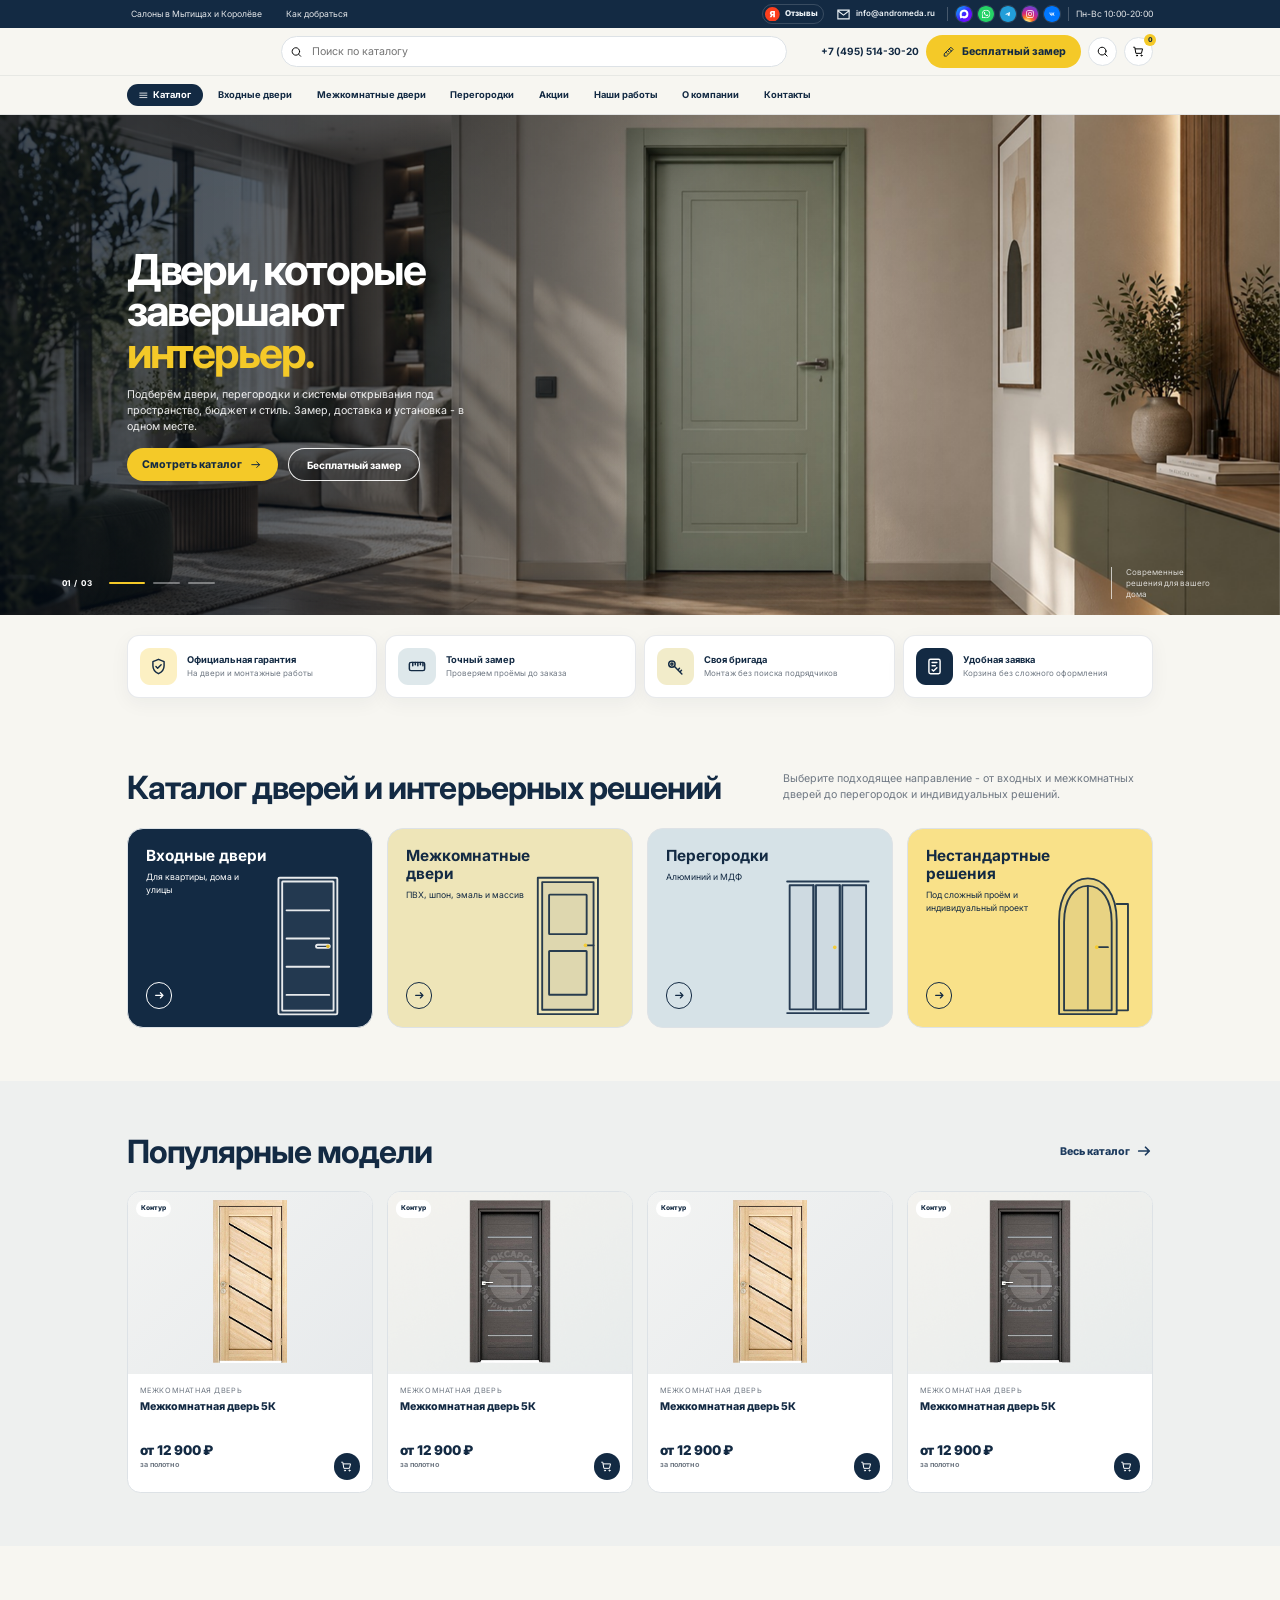
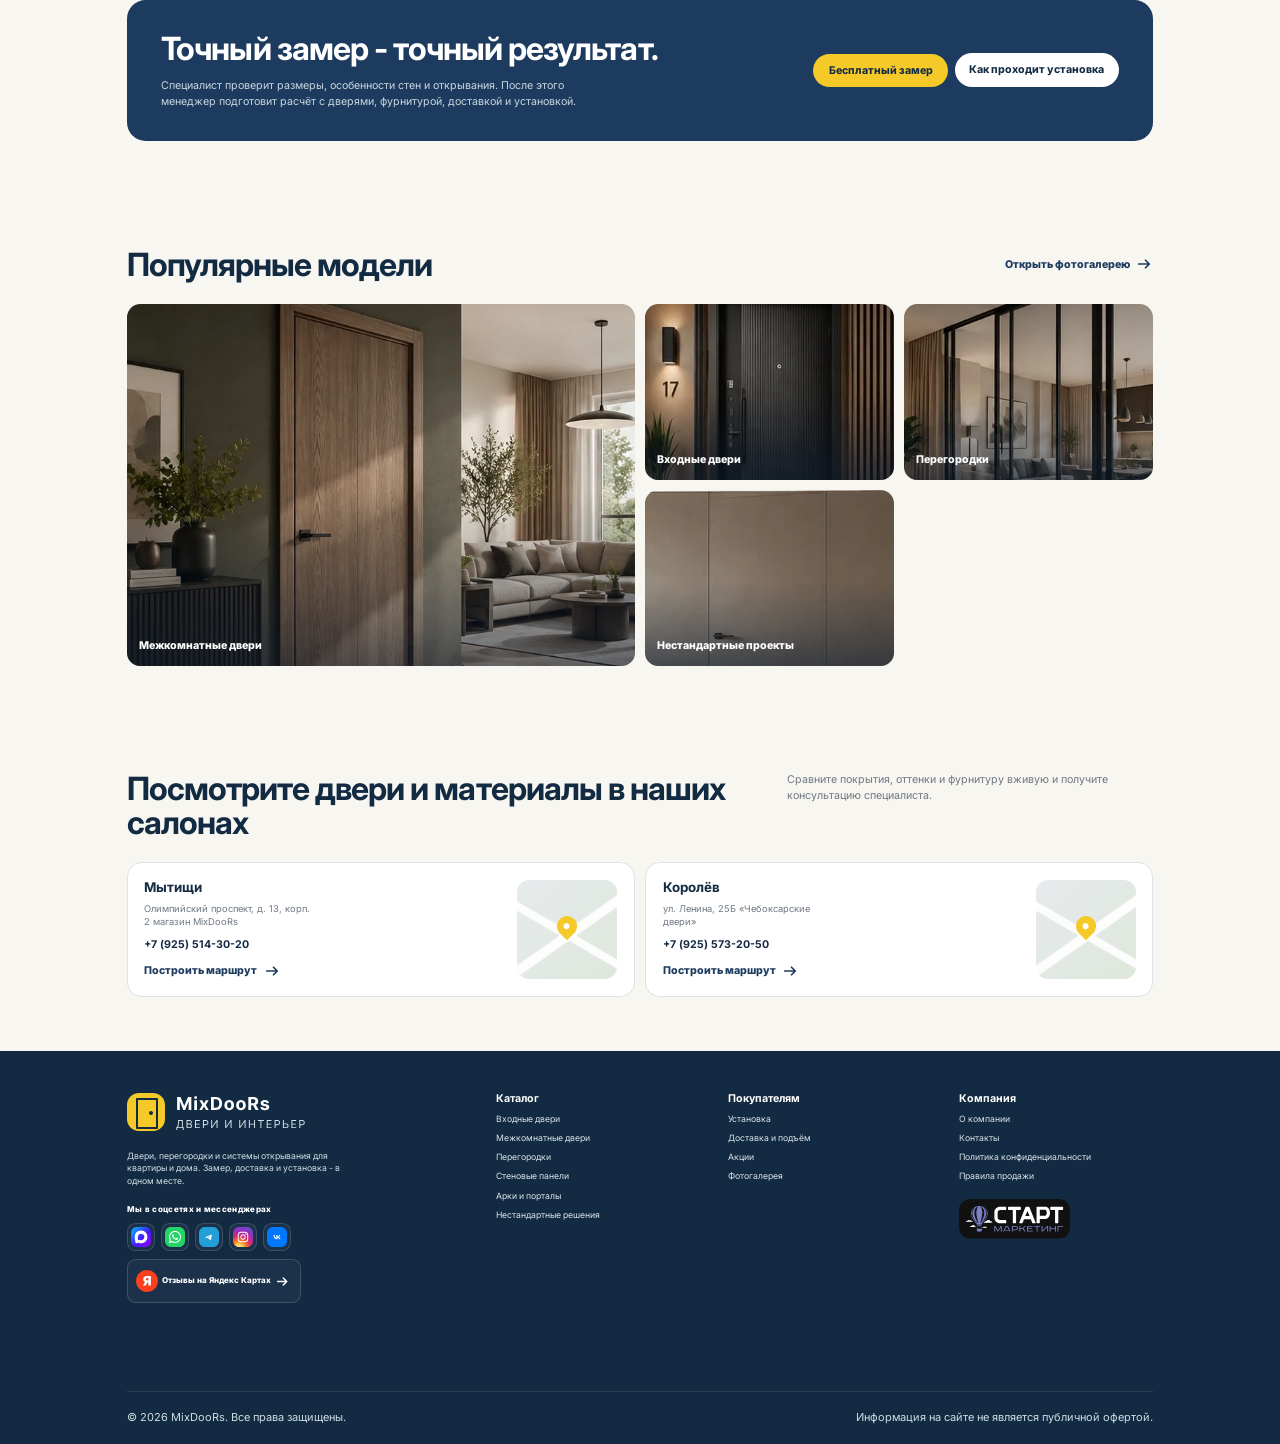
==== index.html @ a5cae51c "first commit" ====
<!DOCTYPE html>
<html lang="ru">

<head>
  <meta charset="UTF-8">
  <meta http-equiv="X-UA-Compatible" content="IE=edge">
  <meta name="viewport" content="width=device-width, initial-scale=1.0">
  <title>Document</title>
  <link rel="stylesheet" href="style/style.css">
  <link rel="stylesheet" href="./style/swiper-bundle.min.css">
</head>

<body>

  <div class="header-info">
    <div class="container">
      <div class="header-info-l">
        <p class="header-place">
          Салоны в Мытищах и Королёве
        </p>
        <p class="header-how">
          Как добраться
        </p>
      </div>
      <div class="header-info-r">
        <a class="header-yandex">
          <svg width="22" height="22" viewBox="0 0 22 22" fill="none" xmlns="http://www.w3.org/2000/svg">
            <path
              d="M0 11C0 4.92487 4.92487 0 11 0C17.0751 0 22 4.92487 22 11C22 17.0751 17.0751 22 11 22C4.92487 22 0 17.0751 0 11Z"
              fill="#FC3F1D" />
            <path
              d="M14.9073 15.5H12.3405V8.09517H11.4357C11.1371 8.09517 10.8802 8.13672 10.6647 8.21981C10.4493 8.29983 10.2831 8.42602 10.1661 8.59837C10.0523 8.76764 9.99534 8.98769 9.99534 9.25852C9.99534 9.52628 10.0523 9.74325 10.1661 9.90945C10.2831 10.0756 10.4493 10.1972 10.6647 10.2741C10.8802 10.348 11.1371 10.3849 11.4357 10.3849H13.3561V12.3793H10.9186C10.2015 12.3793 9.57216 12.2608 9.0305 12.0238C8.48883 11.7868 8.06719 11.436 7.76558 10.9712C7.46705 10.5065 7.31778 9.93561 7.31778 9.25852C7.31778 8.58759 7.46397 8.01207 7.75635 7.53196C8.04872 7.05185 8.45805 6.68407 8.98433 6.42862C9.51369 6.17318 10.1277 6.04545 10.8263 6.04545H14.9073V15.5ZM9.3675 11.1605H12.1005L9.79221 15.5H7.00386L9.3675 11.1605Z"
              fill="white" />
          </svg>
          <p class="text">Отзывы</p>
        </a>
        <div class="mail">
          <svg class="icon" width="15" height="15" viewBox="0 0 15 15" fill="none" xmlns="http://www.w3.org/2000/svg">
            <path d="M1.875 3.125H13.125V11.875H1.875V3.125Z" stroke="#EEF4F8" stroke-width="1.125" />
            <path d="M1.875 3.75L7.5 8.125L13.125 3.75" stroke="#EEF4F8" stroke-width="1.125" />
          </svg>
          <p class="text">info@andromeda.ru</p>
        </div>
        <div class="networks">
          <a href="" class="network">
            <img src="./media/icons/networks/max.svg" alt="">
          </a>
          <a href="" class="network">
            <img src="./media/icons/networks/whatsapp.svg" alt="">
          </a>
          <a href="" class="network">
            <img src="./media/icons/networks/telegram.svg" alt="">
          </a>
          <a href="" class="network">
            <img src="./media/icons/networks/instagram.svg" alt="">
          </a>
          <a href="" class="network">
            <img src="./media/icons/networks/vk.svg" alt="">
          </a>
        </div>
        <p class="header-time">Пн-Вс 10:00-20:00</p>
      </div>
    </div>
  </div>

  <header>
    <div class="header-top">
      <div class="container">
        <a href="" class="logo">
          <img src="media/icons/Logo.svg" alt="">
        </a>
        <div class="header-search">
          <input type="text" placeholder="Поиск по каталогу">
          <svg class="icon" viewBox="0 0 20 20" fill="none" xmlns="http://www.w3.org/2000/svg">
            <path
              d="M14.4141 9.19923C14.4141 12.2951 11.9044 14.8047 8.80861 14.8047C5.71279 14.8047 3.20312 12.2951 3.20312 9.19923C3.20312 6.10341 5.71279 3.59375 8.80861 3.59375C11.9044 3.59375 14.4141 6.10341 14.4141 9.19923Z"
              stroke-width="1.4415" stroke-linecap="round" stroke-linejoin="round" stroke="black" />
            <path d="M16.0156 16.4063L13.1328 13.5234" stroke-width="1.4415" stroke-linecap="round"
              stroke-linejoin="round" stroke="black" />
          </svg>
        </div>
        <div class="header-top-r">
          <a href="" class="phone">+7 (495) 514-30-20</a>
          <button class="yellow-btn">
            <svg width="20" height="20" viewBox="0 0 20 20" fill="none" xmlns="http://www.w3.org/2000/svg">
              <path
                d="M5.83398 10.834L3.33398 13.334V16.6673H6.66732L14.1673 9.16732M5.83398 10.834L8.33398 8.33398M5.83398 10.834L7.50065 12.5007M8.33398 8.33398L10.834 5.83398M8.33398 8.33398L10.0007 10.0007M10.834 5.83398L13.334 3.33398L16.6673 6.66732L14.1673 9.16732M10.834 5.83398L14.1673 9.16732"
                stroke-width="1.5" stroke-linecap="round" stroke-linejoin="round" stroke="#132A43" />
            </svg>
            Бесплатный замер
          </button>
          <div class="search-icon">
            <svg width="20" height="20" viewBox="0 0 20 20" fill="none" xmlns="http://www.w3.org/2000/svg">
              <path
                d="M15.0007 9.16732C15.0007 12.389 12.389 15.0007 9.16732 15.0007C5.94566 15.0007 3.33398 12.389 3.33398 9.16732C3.33398 5.94566 5.94566 3.33398 9.16732 3.33398C12.389 3.33398 15.0007 5.94566 15.0007 9.16732Z"
                stroke-width="1.5" stroke-linecap="round" stroke-linejoin="round" stroke="black" />
              <path d="M16.666 16.666L13.666 13.666" stroke-width="1.5" stroke-linecap="round" stroke-linejoin="round"
                stroke="black" />
            </svg>
          </div>
          <div class="header-cart">
            <svg width="20" height="20" viewBox="0 0 20 20" fill="none" xmlns="http://www.w3.org/2000/svg">
              <path d="M2.5 3.33398H4.16667L5.83333 12.5007H14.1667L15.8333 5.83398H5" stroke-width="1.5"
                stroke-linecap="round" stroke-linejoin="round" stroke="black" />
              <path
                d="M8.33268 15.8333C8.33268 16.2936 7.95959 16.6667 7.49935 16.6667C7.03911 16.6667 6.66602 16.2936 6.66602 15.8333C6.66602 15.3731 7.03911 15 7.49935 15C7.95959 15 8.33268 15.3731 8.33268 15.8333Z"
                stroke-width="1.5" stroke-linecap="round" stroke-linejoin="round" stroke="black" />
              <path
                d="M15.0007 15.8333C15.0007 16.2936 14.6276 16.6667 14.1673 16.6667C13.7071 16.6667 13.334 16.2936 13.334 15.8333C13.334 15.3731 13.7071 15 14.1673 15C14.6276 15 15.0007 15.3731 15.0007 15.8333Z"
                stroke-width="1.5" stroke-linecap="round" stroke-linejoin="round" stroke="black" />
            </svg>
            <span>0</span>
          </div>
        </div>

      </div>
    </div>
    <div class="header-btm">
      <div class="container">
        <div class="header-burger">
          <svg width="16" height="16" viewBox="0 0 16 16" fill="none" xmlns="http://www.w3.org/2000/svg">
            <path d="M2.66602 4.66602H13.3327M2.66602 7.99935H13.3327M2.66602 11.3327H13.3327" stroke-width="1.2"
              stroke-linecap="round" stroke-linejoin="round" stroke="white" />
          </svg>
          Каталог
        </div>
        <nav class="header-nav">
          <a href="" class="header-link">Входные двери</a>
          <a href="" class="header-link">Межкомнатные двери</a>
          <a href="" class="header-link">Перегородки</a>
          <a href="" class="header-link">Акции</a>
          <a href="" class="header-link">Наши работы</a>
          <a href="" class="header-link">О компании</a>
          <a href="" class="header-link">Контакты</a>
        </nav>

      </div>
    </div>
  </header>

  <main>
    <section class="hero">
      <div class="container">
        <h1 class="heading">
          Двери, которые
          завершают
          <span>интерьер.</span>
        </h1>
        <p class="subtext">
          Подберём двери, перегородки и системы открывания под
          пространство, бюджет и стиль. Замер, доставка и установка - в
          одном месте.
        </p>
        <div class="buttons">
          <div class="yellow-btn">
            Смотреть каталог
            <svg width="20" height="20" viewBox="0 0 20 20" fill="none" xmlns="http://www.w3.org/2000/svg">
              <path d="M4.16602 10.0007H15.8327M11.666 14.1673L15.8327 10.0007L11.666 5.83398" stroke-width="1.5"
                stroke-linecap="round" stroke-linejoin="round" stroke="#132A43" />
            </svg>
          </div>
          <div class="empty-btn">Бесплатный замер</div>
        </div>
      </div>
      <div class="hero-btm">
        <div class="slider-pags">
          <div class="slider-nums">
            <p class="current">01</p>
            <p class="slash">/</p>
            <p class="count">03</p>
          </div>
          <div class="swiper-pagination hero-slider-padgination"></div>
        </div>
        <div class="hero-btm-text">Современные решения для вашего дома</div>

      </div>
      <div class="swiper hero-slider">
        <div class="swiper-wrapper">
          <div class="swiper-slide">
            <img src="./media/imgs/hero/bg.png" alt="" class="bg">
          </div>
          <div class="swiper-slide">
            <img src="./media/imgs/hero/bg.png" alt="" class="bg">
          </div>
          <div class="swiper-slide">
            <img src="./media/imgs/hero/bg.png" alt="" class="bg">
          </div>
        </div>
      </div>
    </section>
    <section class="plusses">
      <div class="container">
        <div class="item">
          <img src="./media/imgs/plusses/1.svg" alt="" class="icon">
          <div class="texts">
            <h2 class="heading">Официальная гарантия</h2>
            <p class="text">На двери и монтажные работы</p>

          </div>
        </div>
        <div class="item">
          <img src="./media/imgs/plusses/2.svg" alt="" class="icon">
          <div class="texts">
            <h2 class="heading">Точный замер</h2>
            <p class="text">Проверяем проёмы до заказа</p>

          </div>
        </div>
        <div class="item">
          <img src="./media/imgs/plusses/3.svg" alt="" class="icon">
          <div class="texts">
            <h2 class="heading">Своя бригада</h2>
            <p class="text">Монтаж без поиска подрядчиков</p>

          </div>
        </div>
        <div class="item">
          <img src="./media/imgs/plusses/4.svg" alt="" class="icon">
          <div class="texts">
            <h2 class="heading">Удобная заявка</h2>
            <p class="text">Корзина без сложного оформления</p>

          </div>
        </div>
      </div>
    </section>
    <section class="main-catalog">
      <div class="container">
        <div class="heading-block">
          <h2 class="section-heading">Каталог дверей и интерьерных решений</h2>
          <p class="section-heading-text">Выберите подходящее направление - от входных и
            межкомнатных дверей до перегородок и индивидуальных
            решений.</p>
        </div>
        <div class="wrapper">
          <div class="item n1">
            <div class="texts">
              <p class="heading">Входные двери</p>
              <p class="text">Для квартиры, дома и улицы</p>
            </div>
            <div class="go-button">
              <svg width="19" height="19" viewBox="0 0 19 19" fill="none" xmlns="http://www.w3.org/2000/svg">
                <path d="M3.95898 9.49935H15.0423M11.084 13.4577L15.0423 9.49935L11.084 5.54102" stroke-width="1.86042"
                  stroke-linecap="round" stroke-linejoin="round" stroke="white" />
              </svg>
            </div>
            <img src="./media/imgs/main-catalog/1.svg" alt="" class="bg">
          </div>
          <div class="item n2">
            <div class="texts">
              <p class="heading">Межкомнатные
                двери</p>
              <p class="text">ПВХ, шпон, эмаль и массив</p>
            </div>
            <div class="go-button">
              <svg width="19" height="19" viewBox="0 0 19 19" fill="none" xmlns="http://www.w3.org/2000/svg">
                <path d="M3.95898 9.49935H15.0423M11.084 13.4577L15.0423 9.49935L11.084 5.54102" stroke-width="1.86042"
                  stroke-linecap="round" stroke-linejoin="round" stroke="white" />
              </svg>
            </div>
            <img src="./media/imgs/main-catalog/2.svg" alt="" class="bg">
          </div>
          <div class="item n3">
            <div class="texts">
              <p class="heading">Перегородки</p>
              <p class="text">Алюминий и МДФ</p>
            </div>
            <div class="go-button">
              <svg width="19" height="19" viewBox="0 0 19 19" fill="none" xmlns="http://www.w3.org/2000/svg">
                <path d="M3.95898 9.49935H15.0423M11.084 13.4577L15.0423 9.49935L11.084 5.54102" stroke-width="1.86042"
                  stroke-linecap="round" stroke-linejoin="round" stroke="white" />
              </svg>
            </div>
            <img src="./media/imgs/main-catalog/3.svg" alt="" class="bg">
          </div>
          <div class="item n4">
            <div class="texts">
              <p class="heading">Нестандартные
                решения</p>
              <p class="text">Под сложный проём и
                индивидуальный проект</p>
            </div>
            <div class="go-button">
              <svg width="19" height="19" viewBox="0 0 19 19" fill="none" xmlns="http://www.w3.org/2000/svg">
                <path d="M3.95898 9.49935H15.0423M11.084 13.4577L15.0423 9.49935L11.084 5.54102" stroke-width="1.86042"
                  stroke-linecap="round" stroke-linejoin="round" stroke="white" />
              </svg>
            </div>
            <img src="./media/imgs/main-catalog/4.svg" alt="" class="bg">
          </div>
        </div>
      </div>
    </section>
    <section class="popular">

      <div class="container">
        <div class="heading-block">
          <h2 class="section-heading">Популярные модели</h2>
          <a href="" class="link">
            Весь каталог
            <svg width="18" height="18" viewBox="0 0 18 18" fill="none" xmlns="http://www.w3.org/2000/svg">
              <path d="M3.75 9H14.25M10.5 12.75L14.25 9L10.5 5.25" stroke-width="1.725" stroke-linecap="round"
                stroke-linejoin="round" stroke="#1D3B5E" />
            </svg>
          </a>
        </div>
        <div class="wrapper">
          <div class="catalog-item">
            <div class="catalog-item-top">
              <div class="tabs">
                <div class="tab">Контур</div>
              </div>
              <img src="./media/imgs/catalog/1.png" alt="">
            </div>
            <div class="catalog-item-btm">
              <div class="catalog-item-btm-top">
                <p class="type">Межкомнатная дверь</p>
                <p class="name">Межкомнатная дверь 5К</p>
              </div>
              <div class="catalog-item-btm-btm">
                <div class="texts">
                  <div class="price">от 12 900 ₽</div>
                  <p class="count">за полотно</p>
                </div>
                <div class="cart-btn">
                  <svg width="20" height="20" viewBox="0 0 20 20" fill="none" xmlns="http://www.w3.org/2000/svg">
                    <path d="M2.5 3.33398H4.16667L5.83333 12.5007H14.1667L15.8333 5.83398H5" stroke-width="1.5"
                      stroke-linecap="round" stroke-linejoin="round" stroke="white" />
                    <path
                      d="M8.33268 15.8333C8.33268 16.2936 7.95959 16.6667 7.49935 16.6667C7.03911 16.6667 6.66602 16.2936 6.66602 15.8333C6.66602 15.3731 7.03911 15 7.49935 15C7.95959 15 8.33268 15.3731 8.33268 15.8333Z"
                      stroke-width="1.5" stroke-linecap="round" stroke-linejoin="round" stroke="white" />
                    <path
                      d="M15.0007 15.8333C15.0007 16.2936 14.6276 16.6667 14.1673 16.6667C13.7071 16.6667 13.334 16.2936 13.334 15.8333C13.334 15.3731 13.7071 15 14.1673 15C14.6276 15 15.0007 15.3731 15.0007 15.8333Z"
                      stroke-width="1.5" stroke-linecap="round" stroke-linejoin="round" stroke="white" />
                  </svg>
                </div>
              </div>
            </div>
          </div>
          <div class="catalog-item">
            <div class="catalog-item-top">
              <div class="tabs">
                <div class="tab">Контур</div>
              </div>
              <img src="./media/imgs/catalog/2.png" alt="">
            </div>
            <div class="catalog-item-btm">
              <div class="catalog-item-btm-top">
                <p class="type">Межкомнатная дверь</p>
                <p class="name">Межкомнатная дверь 5К</p>
              </div>
              <div class="catalog-item-btm-btm">
                <div class="texts">
                  <div class="price">от 12 900 ₽</div>
                  <p class="count">за полотно</p>
                </div>
                <div class="cart-btn">
                  <svg width="20" height="20" viewBox="0 0 20 20" fill="none" xmlns="http://www.w3.org/2000/svg">
                    <path d="M2.5 3.33398H4.16667L5.83333 12.5007H14.1667L15.8333 5.83398H5" stroke-width="1.5"
                      stroke-linecap="round" stroke-linejoin="round" stroke="white" />
                    <path
                      d="M8.33268 15.8333C8.33268 16.2936 7.95959 16.6667 7.49935 16.6667C7.03911 16.6667 6.66602 16.2936 6.66602 15.8333C6.66602 15.3731 7.03911 15 7.49935 15C7.95959 15 8.33268 15.3731 8.33268 15.8333Z"
                      stroke-width="1.5" stroke-linecap="round" stroke-linejoin="round" stroke="white" />
                    <path
                      d="M15.0007 15.8333C15.0007 16.2936 14.6276 16.6667 14.1673 16.6667C13.7071 16.6667 13.334 16.2936 13.334 15.8333C13.334 15.3731 13.7071 15 14.1673 15C14.6276 15 15.0007 15.3731 15.0007 15.8333Z"
                      stroke-width="1.5" stroke-linecap="round" stroke-linejoin="round" stroke="white" />
                  </svg>
                </div>
              </div>
            </div>
          </div>
          <div class="catalog-item">
            <div class="catalog-item-top">
              <div class="tabs">
                <div class="tab">Контур</div>
              </div>
              <img src="./media/imgs/catalog/1.png" alt="">
            </div>
            <div class="catalog-item-btm">
              <div class="catalog-item-btm-top">
                <p class="type">Межкомнатная дверь</p>
                <p class="name">Межкомнатная дверь 5К</p>
              </div>
              <div class="catalog-item-btm-btm">
                <div class="texts">
                  <div class="price">от 12 900 ₽</div>
                  <p class="count">за полотно</p>
                </div>
                <div class="cart-btn">
                  <svg width="20" height="20" viewBox="0 0 20 20" fill="none" xmlns="http://www.w3.org/2000/svg">
                    <path d="M2.5 3.33398H4.16667L5.83333 12.5007H14.1667L15.8333 5.83398H5" stroke-width="1.5"
                      stroke-linecap="round" stroke-linejoin="round" stroke="white" />
                    <path
                      d="M8.33268 15.8333C8.33268 16.2936 7.95959 16.6667 7.49935 16.6667C7.03911 16.6667 6.66602 16.2936 6.66602 15.8333C6.66602 15.3731 7.03911 15 7.49935 15C7.95959 15 8.33268 15.3731 8.33268 15.8333Z"
                      stroke-width="1.5" stroke-linecap="round" stroke-linejoin="round" stroke="white" />
                    <path
                      d="M15.0007 15.8333C15.0007 16.2936 14.6276 16.6667 14.1673 16.6667C13.7071 16.6667 13.334 16.2936 13.334 15.8333C13.334 15.3731 13.7071 15 14.1673 15C14.6276 15 15.0007 15.3731 15.0007 15.8333Z"
                      stroke-width="1.5" stroke-linecap="round" stroke-linejoin="round" stroke="white" />
                  </svg>
                </div>
              </div>
            </div>
          </div>
          <div class="catalog-item">
            <div class="catalog-item-top">
              <div class="tabs">
                <div class="tab">Контур</div>
              </div>
              <img src="./media/imgs/catalog/2.png" alt="">
            </div>
            <div class="catalog-item-btm">
              <div class="catalog-item-btm-top">
                <p class="type">Межкомнатная дверь</p>
                <p class="name">Межкомнатная дверь 5К</p>
              </div>
              <div class="catalog-item-btm-btm">
                <div class="texts">
                  <div class="price">от 12 900 ₽</div>
                  <p class="count">за полотно</p>
                </div>
                <div class="cart-btn">
                  <svg width="20" height="20" viewBox="0 0 20 20" fill="none" xmlns="http://www.w3.org/2000/svg">
                    <path d="M2.5 3.33398H4.16667L5.83333 12.5007H14.1667L15.8333 5.83398H5" stroke-width="1.5"
                      stroke-linecap="round" stroke-linejoin="round" stroke="white" />
                    <path
                      d="M8.33268 15.8333C8.33268 16.2936 7.95959 16.6667 7.49935 16.6667C7.03911 16.6667 6.66602 16.2936 6.66602 15.8333C6.66602 15.3731 7.03911 15 7.49935 15C7.95959 15 8.33268 15.3731 8.33268 15.8333Z"
                      stroke-width="1.5" stroke-linecap="round" stroke-linejoin="round" stroke="white" />
                    <path
                      d="M15.0007 15.8333C15.0007 16.2936 14.6276 16.6667 14.1673 16.6667C13.7071 16.6667 13.334 16.2936 13.334 15.8333C13.334 15.3731 13.7071 15 14.1673 15C14.6276 15 15.0007 15.3731 15.0007 15.8333Z"
                      stroke-width="1.5" stroke-linecap="round" stroke-linejoin="round" stroke="white" />
                  </svg>
                </div>
              </div>
            </div>
          </div>
        </div>
      </div>
    </section>
    <section class="sta">
      <div class="container">
        <div class="sta-l">
          <h2 class="heading">Точный замер - точный результат.</h2>
          <p class="text">Специалист проверит размеры, особенности стен и открывания. После этого
            менеджер подготовит расчёт с дверями, фурнитурой, доставкой и установкой.</p>
        </div>
        <div class="sta-r">
          <div class="yellow-btn">Бесплатный замер</div>
          <div class="white-btn">Как проходит установка</div>
        </div>
      </div>
    </section>
    <section class="gallery">
      <div class="container">
        <div class="heading-block">
          <h2 class="section-heading">Популярные модели</h2>
          <a href="" class="link">
            Открыть фотогалерею
            <svg width="18" height="18" viewBox="0 0 18 18" fill="none" xmlns="http://www.w3.org/2000/svg">
              <path d="M3.75 9H14.25M10.5 12.75L14.25 9L10.5 5.25" stroke-width="1.725" stroke-linecap="round"
                stroke-linejoin="round" stroke="#1D3B5E" />
            </svg>
          </a>
        </div>
        <div class="wrapper">
          <div class="item">
            <div class="name">
              Межкомнатные двери
            </div>
            <img src="./media/imgs/gallery/1.png" alt="" class="bg">
          </div>
          <div class="item">
            <div class="name">
              Входные двери
            </div>
            <img src="./media/imgs/gallery/2.png" alt="" class="bg">
          </div>
          <div class="item">
            <div class="name">
              Перегородки
            </div>
            <img src="./media/imgs/gallery/3.png" alt="" class="bg">
          </div>
          <div class="item">
            <div class="name">
              Нестандартные проекты
            </div>
            <img src="./media/imgs/gallery/4.png" alt="" class="bg">
          </div>
        </div>
      </div>
    </section>
    <section class="contacts">
      <div class="container">
        <div class="heading-block">
          <h2 class="section-heading">Посмотрите двери и материалы в наших <br>
            салонах</h2>
          <p class="section-heading-text">Сравните покрытия, оттенки и фурнитуру вживую и получите
            консультацию специалиста.</p>
        </div>
        <div class="wrapper">
          <div class="item">
            <div class="texts">
              <p class="heading">Мытищи</p>
              <p class="sub-heading">Олимпийский проспект, д. 13, корп. 2
                магазин MixDooRs</p>
              <p class="tel">+7 (925) 514-30-20</p>
              <a href="" class="arrow-btn">
                Построить маршрут
                <svg width="18" height="18" viewBox="0 0 18 18" fill="none" xmlns="http://www.w3.org/2000/svg">
                  <path d="M3.75 9H14.25M10.5 12.75L14.25 9L10.5 5.25" stroke-width="1.725" stroke-linecap="round"
                    stroke-linejoin="round" stroke="#1D3B5E" />
                </svg>
              </a>
            </div>
            <img src="./media/imgs/contacts/1.png" alt="">
          </div>
          <div class="item">
            <div class="texts">
              <p class="heading">Королёв</p>
              <p class="sub-heading">ул. Ленина, 25Б
                «Чебоксарские двери»</p>
              <p class="tel">+7 (925) 573-20-50</p>
              <a href="" class="arrow-btn">
                Построить маршрут
                <svg width="18" height="18" viewBox="0 0 18 18" fill="none" xmlns="http://www.w3.org/2000/svg">
                  <path d="M3.75 9H14.25M10.5 12.75L14.25 9L10.5 5.25" stroke-width="1.725" stroke-linecap="round"
                    stroke-linejoin="round" stroke="#1D3B5E" />
                </svg>
              </a>
            </div>
            <img src="./media/imgs/contacts/1.png" alt="">
          </div>
        </div>
      </div>
    </section>
  </main>

  <footer>
    <div class="container">
      <div class="footer-item first">
        <a href="" class="footer-logo">
          <img src="./media/imgs/footer/logo.svg" alt="">
        </a>
        <p class="text">Двери, перегородки и системы открывания для
          квартиры и дома. Замер, доставка и установка - в
          одном месте.</p>
        <p class="seti-heading">Мы в соцсетях и мессенджерах</p>
        <div class="seti-wrapper">
          <a href="" class="set">
            <img src="./media/icons/footer/max.svg" alt="">
          </a>
          <a href="" class="set">
            <img src="./media/icons/footer/wp.svg" alt="">
          </a>
          <a href="" class="set">
            <img src="./media/icons/footer/tg.svg" alt="">
          </a>
          <a href="" class="set">
            <img src="./media/icons/footer/inst.svg" alt="">
          </a>
          <a href="" class="set">
            <img src="./media/icons/footer/vk.svg" alt="">
          </a>
        </div>
        <div class="footer-yandex">
          <svg width="22" height="22" viewBox="0 0 22 22" fill="none" xmlns="http://www.w3.org/2000/svg">
            <path
              d="M0 11C0 4.92487 4.92487 0 11 0C17.0751 0 22 4.92487 22 11C22 17.0751 17.0751 22 11 22C4.92487 22 0 17.0751 0 11Z"
              fill="#FC3F1D"></path>
            <path
              d="M14.9073 15.5H12.3405V8.09517H11.4357C11.1371 8.09517 10.8802 8.13672 10.6647 8.21981C10.4493 8.29983 10.2831 8.42602 10.1661 8.59837C10.0523 8.76764 9.99534 8.98769 9.99534 9.25852C9.99534 9.52628 10.0523 9.74325 10.1661 9.90945C10.2831 10.0756 10.4493 10.1972 10.6647 10.2741C10.8802 10.348 11.1371 10.3849 11.4357 10.3849H13.3561V12.3793H10.9186C10.2015 12.3793 9.57216 12.2608 9.0305 12.0238C8.48883 11.7868 8.06719 11.436 7.76558 10.9712C7.46705 10.5065 7.31778 9.93561 7.31778 9.25852C7.31778 8.58759 7.46397 8.01207 7.75635 7.53196C8.04872 7.05185 8.45805 6.68407 8.98433 6.42862C9.51369 6.17318 10.1277 6.04545 10.8263 6.04545H14.9073V15.5ZM9.3675 11.1605H12.1005L9.79221 15.5H7.00386L9.3675 11.1605Z"
              fill="white"></path>
          </svg>
          Отзывы на Яндекс Картах
          <svg width="17" height="17" viewBox="0 0 17 17" fill="none" xmlns="http://www.w3.org/2000/svg">
            <path d="M3.54102 8.50065H12.7493M9.20768 12.0423L12.7493 8.50065L9.20768 4.95898" stroke-width="1.41667"
              stroke-linecap="round" stroke-linejoin="round" stroke="white" />
          </svg>
        </div>
      </div>
      <div class="footer-item">
        <p class="heading">Каталог</p>
        <nav class="footer-menu">
          <a href="" class="footer-menu-item">Входные двери</a>
          <a href="" class="footer-menu-item">Межкомнатные двери</a>
          <a href="" class="footer-menu-item">Перегородки</a>
          <a href="" class="footer-menu-item">Стеновые панели</a>
          <a href="" class="footer-menu-item">Арки и порталы</a>
          <a href="" class="footer-menu-item">Нестандартные решения</a>
        </nav>
      </div>
      <div class="footer-item">
        <p class="heading">Покупателям</p>
        <nav class="footer-menu">
          <a href="" class="footer-menu-item">Установка</a>
          <a href="" class="footer-menu-item">Доставка и подъём</a>
          <a href="" class="footer-menu-item">Акции</a>
          <a href="" class="footer-menu-item">Фотогалерея</a>
        </nav>
      </div>
      <div class="footer-item">
        <p class="heading">Компания</p>
        <nav class="footer-menu">
          <a href="" class="footer-menu-item">О компании</a>
          <a href="" class="footer-menu-item">Контакты</a>
          <a href="" class="footer-menu-item">Политика конфиденциальности</a>
          <a href="" class="footer-menu-item">Правила продажи</a>
        </nav>
        <a href="" class="start">
          <img src="./media/icons/footer/start.svg" alt=""></a>
      </div>
    </div>
    <div class="footer-btm">
      <div class="container">
        <p class="copyr">© 2026 MixDooRs. Все права защищены.</p>
        <p class="ofert">Информация на сайте не является публичной офертой.</p>
      </div>
    </div>
  </footer>


  <script src="js/swiper-bundle.min.js"></script>
  <script src="js/app.js"></script>
</body>

</html>
---- style/style.css ----
@import url("https://fonts.googleapis.com/css2?family=Inter:ital,opsz,wght@0,14..32,100..900;1,14..32,100..900&display=swap");
html,
body {
  font-size: 0.0520833333vw;
  max-width: 100vw;
  overflow-x: clip;
  background: #F7F6F1;
}

* {
  margin: 0;
  padding: 0;
  box-sizing: border-box;
  list-style: none;
  text-decoration: none;
  border: none;
  outline: none;
  font-size: 16rem;
  font-family: "Inter", sans-serif;
}

a {
  transition: all 0.4s ease;
}

.container {
  width: 1540rem;
  margin: 0 auto;
}

.yellow-btn {
  border: 1rem solid rgba(0, 0, 0, 0);
  border-radius: 999rem;
  background: #f4c928;
  display: flex;
  align-items: center;
  justify-content: center;
  gap: 10rem;
  padding: 12rem 22rem;
  font-weight: 750;
  font-size: 16rem;
  line-height: 145%;
  text-align: center;
  color: #132a43;
  transition: all 0.4s ease;
  width: fit-content;
}
.yellow-btn svg {
  width: 20rem;
  height: 20rem;
}
.yellow-btn svg path {
  transition: all 0.4s ease;
}
.yellow-btn:hover {
  box-shadow: 0 9rem 22rem 0 rgba(14, 31, 51, 0.12);
  background: rgba(255, 255, 255, 0);
  border: 1rem solid #132a43;
  transform: translateY(-2rem);
}

.arrow-btn {
  font-weight: 800;
  font-size: 16rem;
  line-height: 145%;
  text-align: center;
  color: #1d3b5e;
  display: flex;
  align-items: center;
  gap: 8rem;
  border-radius: 999rem;
  padding: 9rem 13rem;
  margin: -9rem -13rem;
  width: fit-content;
}
.arrow-btn svg path {
  transition: all 0.4s ease;
}
.arrow-btn:hover {
  background: #f4c928;
  color: #132a43;
  transform: translateY(-1rem);
  box-shadow: 0 6rem 16rem 0 rgba(244, 201, 40, 0.28);
}
.arrow-btn:hover svg path {
  stroke: #132a43;
}

.white-btn {
  font-weight: 750;
  font-size: 16rem;
  line-height: 145%;
  text-align: center;
  color: #132a43;
  border: 1rem solid rgba(0, 0, 0, 0);
  border-radius: 999rem;
  padding: 12rem 20rem 13rem;
  background: white;
  transition: all 0.4s ease;
}
.white-btn:hover {
  background: #f4c928;
  color: #132a43;
  border: 1rem solid #f4c928;
  transform: translateY(-2rem);
  box-shadow: 0 9rem 22rem 0 rgba(14, 31, 51, 0.12);
}

.empty-btn {
  font-weight: 750;
  font-size: 15rem;
  line-height: 100%;
  text-align: center;
  color: #fff;
  border: 1rem solid rgba(255, 255, 255, 0.92);
  border-radius: 999rem;
  padding: 16rem 27rem;
  background: rgba(5, 11, 17, 0.2);
  font-weight: 750;
  font-size: 15rem;
  line-height: 100%;
  text-align: center;
  color: #fff;
  transition: all 0.4s ease;
}
.empty-btn:hover {
  background: #f4c928;
  color: #132a43;
  border: 1rem solid #f4c928;
  transform: translateY(-2rem);
  box-shadow: 0 10rem 28rem 0 rgba(0, 0, 0, 0.16);
}

.header-info {
  background: #132a43;
  padding: 5rem 0;
}
.header-info .container {
  display: flex;
  align-items: center;
  justify-content: space-between;
}
.header-info .header-info-l {
  display: flex;
  align-items: center;
  gap: 22rem;
}
.header-info .header-info-l p {
  padding: 5rem 7rem;
  font-weight: 400;
  font-size: 13rem;
  line-height: 145%;
  color: rgba(255, 255, 255, 0.88);
  border-radius: 9rem;
  transition: all 0.4s ease;
  cursor: pointer;
}
.header-info .header-info-l p:hover {
  background: rgba(255, 255, 255, 0.1);
}
.header-info .header-info-r {
  display: flex;
  align-items: center;
  gap: 11rem;
}
.header-info .header-info-r .header-yandex {
  border: 1rem solid rgba(255, 255, 255, 0.16);
  border-radius: 999rem;
  padding: 3rem 7rem 3rem 3rem;
  display: flex;
  align-items: center;
  gap: 8rem;
  transition: all 0.4s ease;
  background: rgba(255, 255, 255, 0);
  cursor: pointer;
}
.header-info .header-info-r .header-yandex svg {
  width: 22rem;
  height: 22rem;
}
.header-info .header-info-r .header-yandex:hover {
  background: rgba(255, 255, 255, 0.1);
  border: 1rem solid rgba(255, 255, 255, 0.28);
  transform: translateY(-1rem);
}
.header-info .header-info-r .header-yandex p {
  font-weight: 800;
  font-size: 12rem;
  line-height: 145%;
  color: #eef4f8;
}
.header-info .header-info-r .mail {
  display: flex;
  align-items: center;
  gap: 8rem;
  padding: 5rem 7rem;
  border-radius: 9rem;
  transition: all 0.4s ease;
  cursor: pointer;
}
.header-info .header-info-r .mail:hover {
  background: rgba(255, 255, 255, 0.1);
}
.header-info .header-info-r .mail p {
  font-weight: 600;
  font-size: 12rem;
  line-height: 145%;
  color: #eef4f8;
}
.header-info .header-info-r .networks {
  display: flex;
  align-items: center;
  gap: 6rem;
  position: relative;
}
.header-info .header-info-r .networks::after {
  content: "";
  display: block;
  background: rgba(255, 255, 255, 0.22);
  width: 1rem;
  height: 20rem;
  margin-left: 5rem;
}
.header-info .header-info-r .networks::before {
  content: "";
  display: block;
  background: rgba(255, 255, 255, 0.22);
  width: 1rem;
  height: 20rem;
  margin-right: 5rem;
}
.header-info .header-info-r .network {
  width: 27rem;
  height: 27rem;
  position: relative;
}
.header-info .header-info-r .network img {
  width: 100%;
  height: 100%;
}
.header-info .header-info-r .network:hover {
  transform: translateY(-1rem);
  filter: brightness(1.1);
}
.header-info .header-info-r .header-time {
  font-weight: 400;
  font-size: 13rem;
  line-height: 145%;
  color: rgba(255, 255, 255, 0.88);
}

header {
  position: sticky;
  top: 0;
  z-index: 9;
  border-bottom: 1rem solid rgba(19, 42, 67, 0.09);
  backdrop-filter: blur(16rem);
  background: rgba(247, 246, 241, 0.95);
}
header .header-top {
  padding: 10rem 0;
}
header .header-top .logo {
  width: 180rem;
  position: relative;
}
header .header-top .logo img {
  width: 100%;
}
header .header-top .logo:hover {
  opacity: 0.88;
  transform: translateY(-1rem);
}
header .header-top .header-search {
  position: relative;
}
header .header-top .header-search svg {
  position: absolute;
  left: 14rem;
  top: 50%;
  transform: translateY(-50%);
  width: 20rem;
  height: 20rem;
}
header .header-top .header-search svg path {
  transition: all 0.4s ease;
}
header .header-top .header-search input {
  font-weight: 400;
  font-size: 16rem;
  color: #757575;
  padding: 12rem 12rem 12rem 45rem;
  width: 760rem;
  border-radius: 900rem;
  border: 1rem solid #dde2e6;
  transition: all 0.4s ease;
}
header .header-top .header-search:hover input {
  box-shadow: 0 6rem 18rem 0 rgba(14, 31, 51, 0.07);
  background: #fff;
  border: 1rem solid #8c98a5;
}
header .header-top .header-search:hover svg path {
  stroke: #f4c928;
}
header .header-top .header-top-r {
  display: flex;
  align-items: center;
  gap: 10rem;
}
header .header-top .header-top-r .phone {
  font-weight: 700;
  font-size: 15rem;
  line-height: 145%;
  text-align: right;
  color: #132a43;
}
header .header-top .header-top-r .phone:hover {
  color: #f4c928;
}
header .header-top .search-icon,
header .header-top .header-cart {
  border: 1rem solid #dde2e6;
  border-radius: 22rem;
  width: 44rem;
  height: 44rem;
  display: flex;
  align-items: center;
  justify-content: center;
  background: white;
  transition: all 0.4s ease;
}
header .header-top .search-icon svg,
header .header-top .header-cart svg {
  width: 20rem;
  height: 20rem;
}
header .header-top .search-icon svg path,
header .header-top .header-cart svg path {
  transition: all 0.4s ease;
}
header .header-top .search-icon:hover,
header .header-top .header-cart:hover {
  box-shadow: 0 8rem 18rem 0 rgba(14, 31, 51, 0.15);
  background: #132a43;
  border: 1rem solid #132a43;
  transform: translateY(-2rem);
}
header .header-top .search-icon:hover svg path,
header .header-top .header-cart:hover svg path {
  stroke: white;
}
header .header-top .header-cart {
  position: relative;
}
header .header-top .header-cart span {
  border-radius: 999rem;
  padding: 0 5rem;
  width: 18rem;
  height: 18rem;
  background: #f4c928;
  font-weight: 800;
  font-size: 10rem;
  line-height: 180%;
  text-align: center;
  color: #132a43;
  display: flex;
  align-items: center;
  justify-content: center;
  position: absolute;
  top: -6rem;
  right: -6rem;
}
header .header-btm {
  border-top: 1rem solid rgba(19, 42, 67, 0.07);
  padding: 10rem 0;
}
header .header-btm .container {
  justify-content: flex-start;
  gap: 9rem;
}
header .header-btm .header-burger {
  border-radius: 999rem;
  padding: 9rem 17rem;
  width: 114rem;
  height: 34rem;
  background: #132a43;
  display: flex;
  align-items: center;
  gap: 7rem;
  font-weight: 700;
  font-size: 14rem;
  line-height: 100%;
  text-align: center;
  color: #fff;
  transition: all 0.4s ease;
}
header .header-btm .header-burger svg {
  width: 16rem;
  height: 16rem;
  transition: all 0.4s ease;
}
header .header-btm .header-burger svg path {
  transition: all 0.4s ease;
}
header .header-btm .header-burger:hover {
  background: #f4c928;
  color: #132a43;
}
header .header-btm .header-burger:hover path {
  stroke: #132a43;
}
header .header-btm .header-nav {
  display: flex;
  align-items: center;
  gap: 9rem;
}
header .header-btm .header-nav a {
  border-radius: 999rem;
  padding: 8rem 14rem 9rem;
  font-weight: 700;
  font-size: 14rem;
  line-height: 145%;
  color: #132a43;
  transition: all 0.4s ease;
}
header .header-btm .header-nav a:hover {
  color: #f4c928;
}
header .container {
  display: flex;
  align-items: center;
  justify-content: space-between;
}

.hero {
  position: relative;
}
.hero::after {
  content: "";
  display: block;
  position: absolute;
  top: 0;
  left: 0;
  width: 100%;
  height: 100%;
  background: linear-gradient(90deg, rgba(5, 14, 24, 0.76) 0%, rgba(5, 14, 24, 0.68) 18%, rgba(5, 14, 24, 0.56) 32%, rgba(5, 14, 24, 0.38) 44%, rgba(5, 14, 24, 0.19) 56%, rgba(5, 14, 24, 0.06) 66%, rgba(5, 14, 24, 0) 76%);
  z-index: 2;
}
.hero .container {
  padding: 200rem 0;
  position: relative;
  z-index: 3;
}
.hero .heading {
  font-weight: 700;
  font-size: 64rem;
  line-height: 98%;
  letter-spacing: -0.05em;
  color: #fff;
  max-width: 555rem;
  margin-bottom: 20rem;
}
.hero .heading span {
  font-weight: 700;
  font-size: 64rem;
  line-height: 98%;
  letter-spacing: -0.05em;
  color: #f4c928;
}
.hero .subtext {
  font-weight: 400;
  font-size: 16rem;
  line-height: 148%;
  color: rgba(255, 255, 255, 0.92);
  max-width: 510rem;
  margin-bottom: 20rem;
}
.hero .buttons {
  display: flex;
  align-items: center;
  gap: 15rem;
}
.hero .yellow-btn:hover {
  background: #1d3b5e;
  color: #fff;
  border: 1rem solid #fff;
  box-shadow: 0 10rem 28rem 0 rgba(14, 31, 51, 0.22);
}
.hero .yellow-btn:hover svg path {
  stroke: #fff;
}
.hero .hero-slider {
  position: absolute;
  width: 100%;
  top: 0;
  left: 0;
  height: 100%;
  z-index: 1;
}
.hero .hero-slider img {
  width: 100%;
  object-fit: cover;
  height: 100%;
}
.hero .hero-btm {
  position: absolute;
  width: 1734rem;
  display: flex;
  align-items: center;
  justify-content: space-between;
  bottom: 23rem;
  left: 50%;
  transform: translateX(-50%);
  z-index: 4;
}
.hero .hero-btm .swiper-pagination {
  position: relative;
  left: 0;
  top: 0;
  width: fit-content;
  display: flex;
  align-items: center;
  height: 2rem;
}
.hero .hero-btm .swiper-pagination .swiper-pagination-bullet {
  background: rgba(255, 255, 255, 0.38);
  border-radius: 10rem;
  width: 40rem;
  height: 3rem;
  opacity: 1;
  transition: all 0.4s ease;
}
.hero .hero-btm .swiper-pagination .swiper-pagination-bullet.swiper-pagination-bullet-active {
  background: #f4c928;
  width: 54rem;
}
.hero .hero-btm .slider-pags {
  display: flex;
  align-items: center;
  gap: 20rem;
}
.hero .hero-btm .slider-nums {
  display: flex;
  align-items: center;
  gap: 5rem;
}
.hero .hero-btm .slider-nums p {
  font-weight: 750;
  font-size: 12rem;
  letter-spacing: 0.06em;
  line-height: 100%;
  color: #fff;
  text-shadow: 0 0 3rem 0 rgba(0, 0, 0, 0.4), 0 1rem 2rem 0 rgba(0, 0, 0, 0.82);
}
.hero .hero-btm .hero-btm-text {
  border-left: 1rem solid rgba(255, 255, 255, 0.68);
  max-width: 160rem;
  padding-left: 20rem;
  font-weight: 400;
  font-size: 12rem;
  line-height: 135%;
  color: rgba(255, 255, 255, 0.78);
  text-shadow: 0 0 3rem 0 rgba(0, 0, 0, 0.4), 0 1rem 2rem 0 rgba(0, 0, 0, 0.82);
}

.plusses {
  padding: 30rem 0;
}
.plusses .container {
  display: grid;
  grid-template-columns: repeat(4, 1fr);
  align-items: center;
  justify-content: space-between;
  gap: 12rem;
}
.plusses .item {
  display: flex;
  align-items: center;
  gap: 15rem;
  border: 1rem solid rgba(19, 42, 67, 0.1);
  border-radius: 18rem;
  padding: 18rem;
  box-shadow: 0 8rem 28rem 0 rgba(19, 42, 67, 0.05);
  background: #fff;
  transition: all 0.4s ease;
}
.plusses .item img {
  width: 56rem;
  height: 56rem;
}
.plusses .item:hover {
  transform: translateY(-2rem);
  box-shadow: 0 14rem 34rem 0 rgba(19, 42, 67, 0.085);
  border: 1rem solid #b8cbd3;
}
.plusses .item .heading {
  font-weight: 700;
  font-size: 14rem;
  line-height: 125%;
  color: #132a43;
  margin-bottom: 4rem;
}
.plusses .item .text {
  font-weight: 400;
  font-size: 12rem;
  line-height: 140%;
  color: #6f7883;
}

.section-heading {
  font-weight: 700;
  font-size: 48rem;
  line-height: 104%;
  letter-spacing: -0.03em;
  color: #132a43;
  flex-shrink: 0;
}

.section-heading-text {
  font-weight: 400;
  font-size: 16rem;
  line-height: 145%;
  color: #6f7883;
}

.main-catalog {
  padding: 80rem 0;
}
.main-catalog .heading-block {
  display: flex;
  justify-content: space-between;
  gap: 93rem;
  margin-bottom: 35rem;
}
.main-catalog .wrapper {
  display: grid;
  grid-template-columns: repeat(4, 1fr);
  gap: 20rem;
}
.main-catalog .item {
  border: 1rem solid #dde2e6;
  border-radius: 24rem;
  height: 300rem;
  padding: 27rem;
  display: flex;
  flex-direction: column;
  justify-content: space-between;
  position: relative;
  transition: all 0.4s ease;
}
.main-catalog .item:hover {
  transform: translateY(-4rem);
  box-shadow: 0 18rem 50rem 0 rgba(14, 31, 51, 0.1);
  border: 1rem solid #9dbbc5;
}
.main-catalog .item .bg {
  position: absolute;
  bottom: 0;
  right: 8rem;
  width: 177rem;
}
.main-catalog .item .heading {
  font-weight: 700;
  font-size: 23rem;
  line-height: 115%;
  color: #fff;
  max-width: 190rem;
  margin-bottom: 10rem;
}
.main-catalog .item .text {
  font-weight: 400;
  font-size: 13rem;
  line-height: 145%;
  color: #fff;
  max-width: 180rem;
}
.main-catalog .item .go-button {
  border: 1rem solid #132a43;
  border-radius: 20rem;
  display: flex;
  align-items: center;
  justify-content: center;
  width: 40rem;
  height: 40rem;
}
.main-catalog .item .go-button svg {
  width: 19rem;
  height: 19rem;
}
.main-catalog .item .go-button svg path {
  stroke: #132a43;
}
.main-catalog .item:first-child {
  background: #132a43;
}
.main-catalog .item:first-child .go-button {
  border: 1rem solid #fff;
}
.main-catalog .item:first-child .go-button svg path {
  stroke: white;
}
.main-catalog .item:nth-child(2) {
  background: #eee5b8;
}
.main-catalog .item:nth-child(2) .heading {
  color: #132a43;
}
.main-catalog .item:nth-child(2) .text {
  color: #132a43;
}
.main-catalog .item:nth-child(3) {
  background: #d6e2e7;
}
.main-catalog .item:nth-child(3) .heading {
  color: #132a43;
}
.main-catalog .item:nth-child(3) .text {
  color: #132a43;
}
.main-catalog .item:nth-child(4) {
  background: #f9e189;
}
.main-catalog .item:nth-child(4) .heading {
  color: #132a43;
}
.main-catalog .item:nth-child(4) .text {
  color: #132a43;
}

.catalog-item {
  border: 1rem solid #dde2e6;
  border-radius: 20rem;
  background: white;
  overflow: hidden;
  transition: all 0.4s ease;
}
.catalog-item:hover {
  box-shadow: 0 16rem 42rem 0 rgba(14, 31, 51, 0.08);
  transform: translateY(-2rem);
}
.catalog-item .catalog-item-top {
  position: relative;
  background: linear-gradient(136.34deg, #f2f3f2 0%, #e7eaec 100%);
}
.catalog-item .catalog-item-top img {
  width: 100%;
}
.catalog-item .catalog-item-top .tabs {
  display: flex;
  flex-wrap: wrap;
  gap: 5rem;
  position: absolute;
  top: 12rem;
  left: 12rem;
  max-width: 100%;
}
.catalog-item .catalog-item-top .tabs .tab {
  border-radius: 999rem;
  padding: 6rem 8rem;
  background: #fff;
  font-weight: 800;
  font-size: 10rem;
  line-height: 145%;
  color: #132a43;
}
.catalog-item .catalog-item-btm {
  padding: 18rem;
}
.catalog-item .catalog-item-btm .type {
  font-weight: 400;
  font-size: 11rem;
  line-height: 145%;
  letter-spacing: 0.08em;
  text-transform: uppercase;
  color: #6f7883;
  margin-bottom: 5rem;
}
.catalog-item .catalog-item-btm .name {
  font-weight: 800;
  font-size: 16rem;
  line-height: 130%;
  color: #132a43;
}
.catalog-item .catalog-item-btm .price {
  font-weight: 850;
  font-size: 20rem;
  line-height: 135%;
  letter-spacing: -0.02em;
  color: #132a43;
}
.catalog-item .catalog-item-btm .count {
  font-weight: 650;
  font-size: 11rem;
  line-height: 155%;
  color: #6f7883;
  margin-bottom: 15rem;
}
.catalog-item .catalog-item-btm .catalog-item-btm-top {
  margin-bottom: 40rem;
}
.catalog-item .catalog-item-btm .catalog-item-btm-btm {
  display: flex;
  justify-content: space-between;
  align-items: flex-end;
}
.catalog-item .catalog-item-btm .cart-btn {
  border-radius: 20rem;
  width: 40rem;
  height: 40rem;
  background: #132a43;
  display: flex;
  align-items: center;
  justify-content: center;
  transition: all 0.4s ease;
}
.catalog-item .catalog-item-btm .cart-btn svg {
  width: 20rem;
  height: 20rem;
}
.catalog-item .catalog-item-btm .cart-btn svg path {
  transition: all 0.4s ease;
}
.catalog-item .catalog-item-btm .cart-btn:hover {
  background: #f4c928;
  transform: translateY(-1rem);
  box-shadow: 0 8rem 20rem 0 rgba(14, 31, 51, 0.18);
}
.catalog-item .catalog-item-btm .cart-btn:hover svg path {
  stroke: #132a43;
}

.popular {
  padding: 80rem 0;
  background: #eef0ef;
}
.popular .heading-block {
  display: flex;
  align-items: center;
  justify-content: space-between;
  margin-bottom: 34rem;
}
.popular .heading-block a {
  display: flex;
  align-items: center;
  gap: 8rem;
  font-weight: 800;
  font-size: 16rem;
  line-height: 145%;
  text-align: center;
  color: #1d3b5e;
  border-radius: 999rem;
  padding: 9rem 13rem;
  margin: -9rem -13rem;
}
.popular .heading-block a svg path {
  transition: all 0.4s ease;
}
.popular .heading-block a:hover {
  background: #f4c928;
  color: #132a43;
  transform: translateY(-1rem);
  box-shadow: 0 6rem 16rem 0 rgba(244, 201, 40, 0.28);
}
.popular .heading-block a:hover svg path {
  stroke: #132a43;
}
.popular .wrapper {
  display: grid;
  grid-template-columns: repeat(4, 1fr);
  gap: 20rem;
}

.sta {
  padding: 80rem 0;
}
.sta .heading {
  font-weight: 700;
  font-size: 48rem;
  line-height: 104%;
  letter-spacing: -0.03em;
  color: #fff;
  margin-bottom: 20rem;
  max-width: 850rem;
}
.sta .text {
  font-weight: 400;
  font-size: 16rem;
  line-height: 145%;
  color: #cbd7e1;
  max-width: 640rem;
}
.sta .container {
  display: flex;
  align-items: center;
  justify-content: space-between;
  background: #1d3b5e;
  border-radius: 28rem;
  padding: 48rem 52rem;
}
.sta .sta-r {
  display: flex;
  align-items: center;
  gap: 10rem;
}
.sta .yellow-btn:hover {
  background: rgba(255, 255, 255, 0);
  color: #fff;
  border: 1rem solid #fff;
  box-shadow: none;
}

.gallery {
  padding: 80rem 0;
}
.gallery .heading-block {
  display: flex;
  align-items: center;
  justify-content: space-between;
  margin-bottom: 34rem;
}
.gallery .heading-block a {
  display: flex;
  align-items: center;
  gap: 8rem;
  font-weight: 800;
  font-size: 16rem;
  line-height: 145%;
  text-align: center;
  color: #1d3b5e;
  border-radius: 999rem;
  padding: 9rem 13rem;
  margin: -9rem -13rem;
}
.gallery .heading-block a svg path {
  transition: all 0.4s ease;
}
.gallery .heading-block a:hover {
  background: #f4c928;
  color: #132a43;
  transform: translateY(-1rem);
  box-shadow: 0 6rem 16rem 0 rgba(244, 201, 40, 0.28);
}
.gallery .heading-block a:hover svg path {
  stroke: #132a43;
}
.gallery .wrapper {
  display: grid;
  grid-template-columns: repeat(4, 1fr);
  gap: 15rem;
}
.gallery .item {
  border-radius: 20rem;
  position: relative;
  overflow: hidden;
  cursor: zoom-in;
}
.gallery .item::before {
  content: "+";
  position: absolute;
  right: 14rem;
  top: 14rem;
  z-index: 4;
  width: 34rem;
  height: 34rem;
  border-radius: 50%;
  display: flex;
  align-items: center;
  justify-content: center;
  background: rgba(255, 255, 255, 0.9);
  color: #132a43;
  font-size: 20rem;
  font-weight: 500;
  line-height: 100%;
  box-shadow: 0 7rem 18rem 0 rgba(14, 31, 51, 0.12);
  opacity: 0;
  transform: translateY(-3rem);
  transition: all 0.4s ease;
  pointer-events: none;
}
.gallery .item .name {
  position: absolute;
  font-weight: 800;
  font-size: 16rem;
  line-height: 145%;
  color: #fff;
  text-shadow: 0 1rem 10rem 0 rgba(0, 0, 0, 0.28);
  bottom: 18rem;
  left: 18rem;
  z-index: 2;
}
.gallery .item::after {
  content: "";
  display: block;
  position: absolute;
  top: 0;
  left: 0;
  width: 100%;
  height: 100%;
  background: linear-gradient(0deg, rgba(14, 31, 51, 0.54) 0%, rgba(14, 31, 51, 0) 48%);
}
.gallery .item img {
  width: 100%;
  height: 100%;
  object-fit: cover;
  transition: all 0.4s ease;
}
.gallery .item:hover::before {
  opacity: 1;
  transform: none;
}
.gallery .item:hover img {
  transform: scale(1.025);
}
.gallery .item:nth-child(1) {
  grid-row: span 2;
  grid-column: span 2;
}

.contacts {
  padding: 80rem 0;
}
.contacts .heading-block {
  display: flex;
  justify-content: space-between;
  gap: 93rem;
  margin-bottom: 35rem;
}
.contacts .wrapper {
  display: grid;
  grid-template-columns: repeat(2, 1fr);
  gap: 15rem;
}
.contacts .item {
  border: 1rem solid #dde2e6;
  border-radius: 22rem;
  padding: 25rem;
  background: #fff;
  display: flex;
  align-items: center;
  justify-content: space-between;
}
.contacts .item img {
  width: 150rem;
}
.contacts .heading {
  font-weight: 700;
  font-size: 20rem;
  line-height: 115%;
  color: #132a43;
  margin-bottom: 10rem;
}
.contacts .sub-heading {
  font-weight: 400;
  font-size: 14rem;
  line-height: 145%;
  color: #6f7883;
  max-width: 260rem;
  margin-bottom: 13rem;
}
.contacts .tel {
  font-weight: 700;
  font-size: 16rem;
  line-height: 145%;
  color: #132a43;
  margin-bottom: 13rem;
}

footer {
  padding-top: 60rem;
  background: #132a43;
}
footer .container {
  display: flex;
  justify-content: space-between;
  gap: 56rem;
}
footer .footer-item {
  width: 100%;
  max-width: 291rem;
  display: flex;
  flex-direction: column;
}
footer .footer-item.first {
  width: 100%;
  max-width: 497rem;
}
footer .footer-logo {
  width: 100%;
  max-width: 210rem;
  margin-bottom: 20rem;
}
footer .text {
  font-weight: 400;
  font-size: 13rem;
  line-height: 145%;
  color: #d3e0e5;
  margin-bottom: 24rem;
  max-width: 325rem;
}
footer .seti-heading {
  font-weight: 800;
  font-size: 12rem;
  line-height: 145%;
  letter-spacing: 0.04em;
  color: #fff;
  margin-bottom: 12rem;
}
footer .seti-wrapper {
  display: flex;
  gap: 9rem;
  align-items: center;
  margin-bottom: 12rem;
}
footer .seti-wrapper .set {
  border: 1rem solid rgba(255, 255, 255, 0.14);
  border-radius: 13rem;
  background: rgba(255, 255, 255, 0.04);
  padding: 5rem;
  width: 42rem;
  height: 42rem;
  display: flex;
  align-items: center;
  justify-content: center;
}
footer .seti-wrapper .set img {
  width: 30rem;
  height: 30rem;
}
footer .seti-wrapper .set:hover {
  background: rgba(255, 255, 255, 0.1);
  border: 1rem solid rgba(255, 255, 255, 0.28);
  transform: translateY(-2rem);
}
footer .footer-yandex {
  display: flex;
  align-items: center;
  gap: 5rem;
  font-weight: 800;
  font-size: 12rem;
  line-height: 145%;
  color: #fff;
  border: 1rem solid rgba(255, 255, 255, 0.15);
  border-radius: 13rem;
  background: rgba(255, 255, 255, 0.04);
  padding: 15rem 13rem;
  width: fit-content;
  transition: all 0.4s ease;
  cursor: pointer;
}
footer .footer-yandex:hover {
  background: rgba(255, 255, 255, 0.1);
  border: 1rem solid rgba(255, 255, 255, 0.28);
  transform: translateY(-1rem);
}
footer .heading {
  font-weight: 700;
  font-size: 16rem;
  line-height: 145%;
  color: #fff;
  margin-bottom: 10rem;
}
footer .footer-menu {
  display: flex;
  flex-direction: column;
  gap: 10rem;
}
footer .footer-menu a {
  font-weight: 400;
  font-size: 13rem;
  line-height: 145%;
  color: #dbe6ea;
}
footer .start {
  margin-top: 16px;
  width: 168rem;
  position: relative;
}
footer .start img {
  width: 100%;
}
footer .start:hover {
  transform: translateY(-3rem) scale(1.025);
}
footer .footer-btm {
  margin-top: 88px;
}
footer .footer-btm p {
  font-weight: 400;
  font-size: 11px;
  line-height: 145%;
  color: #cedde2;
}
footer .footer-btm .container {
  border-top: 1px solid rgba(255, 255, 255, 0.1);
  padding: 18px 0;
}

/*# sourceMappingURL=style.css.map */
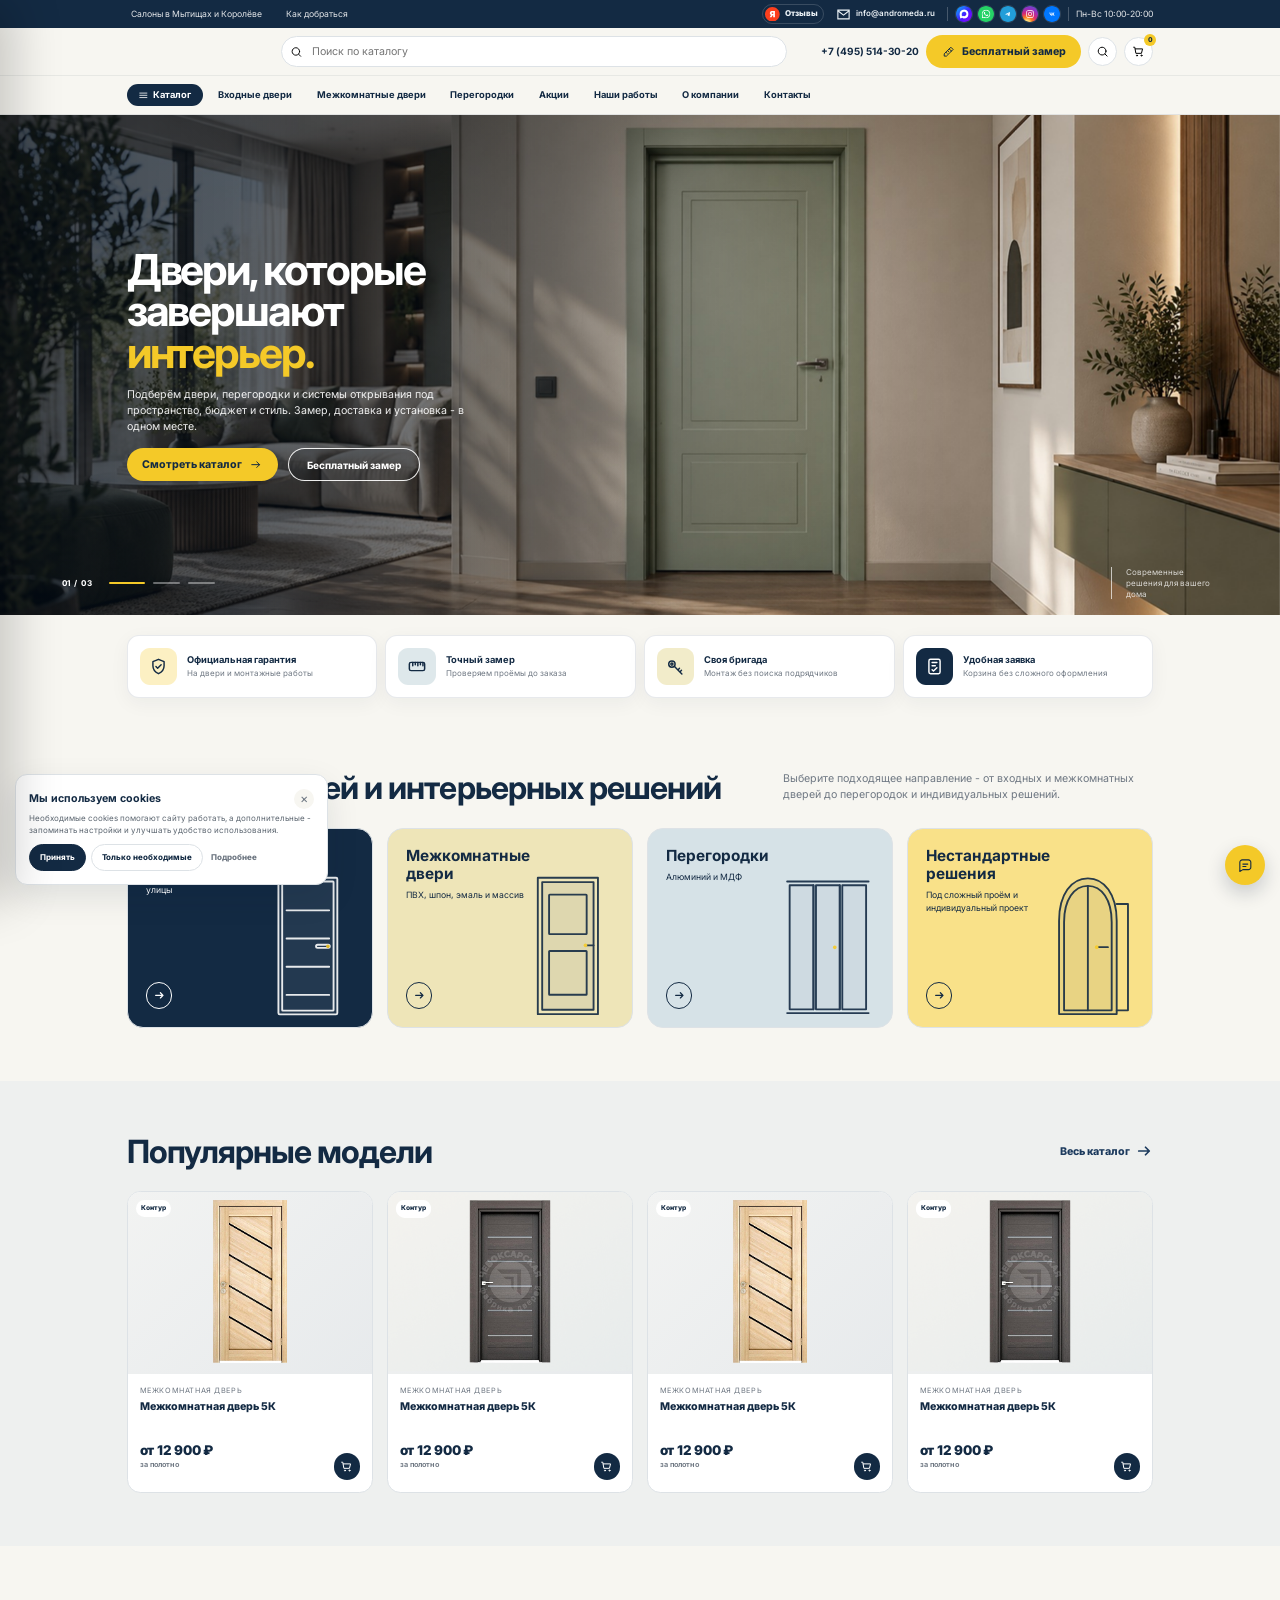
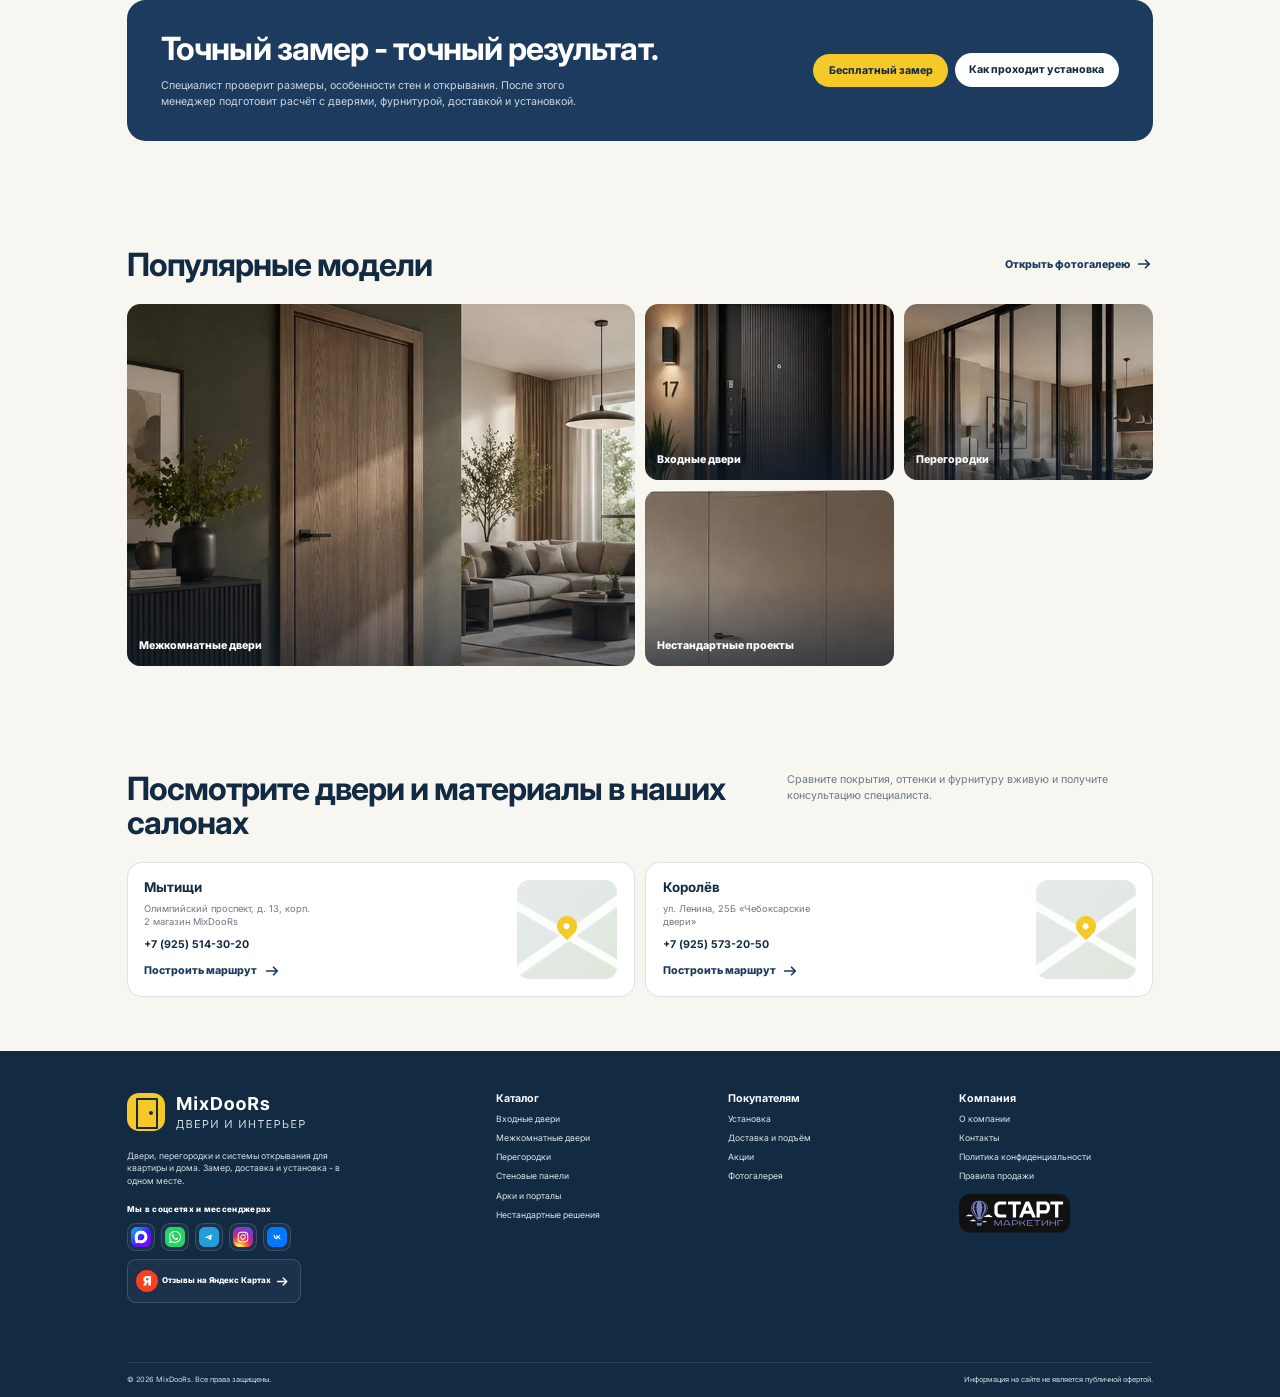
==== commit b8d9999c: "main page desktop" ====
--- a/index.html
+++ b/index.html
@@ -1,626 +1,796 @@
-<!DOCTYPE html>
-<html lang="ru">
-
-<head>
-  <meta charset="UTF-8">
-  <meta http-equiv="X-UA-Compatible" content="IE=edge">
-  <meta name="viewport" content="width=device-width, initial-scale=1.0">
-  <title>Document</title>
-  <link rel="stylesheet" href="style/style.css">
-  <link rel="stylesheet" href="./style/swiper-bundle.min.css">
-</head>
-
-<body>
-
-  <div class="header-info">
-    <div class="container">
-      <div class="header-info-l">
-        <p class="header-place">
-          Салоны в Мытищах и Королёве
-        </p>
-        <p class="header-how">
-          Как добраться
-        </p>
-      </div>
-      <div class="header-info-r">
-        <a class="header-yandex">
-          <svg width="22" height="22" viewBox="0 0 22 22" fill="none" xmlns="http://www.w3.org/2000/svg">
-            <path
-              d="M0 11C0 4.92487 4.92487 0 11 0C17.0751 0 22 4.92487 22 11C22 17.0751 17.0751 22 11 22C4.92487 22 0 17.0751 0 11Z"
-              fill="#FC3F1D" />
-            <path
-              d="M14.9073 15.5H12.3405V8.09517H11.4357C11.1371 8.09517 10.8802 8.13672 10.6647 8.21981C10.4493 8.29983 10.2831 8.42602 10.1661 8.59837C10.0523 8.76764 9.99534 8.98769 9.99534 9.25852C9.99534 9.52628 10.0523 9.74325 10.1661 9.90945C10.2831 10.0756 10.4493 10.1972 10.6647 10.2741C10.8802 10.348 11.1371 10.3849 11.4357 10.3849H13.3561V12.3793H10.9186C10.2015 12.3793 9.57216 12.2608 9.0305 12.0238C8.48883 11.7868 8.06719 11.436 7.76558 10.9712C7.46705 10.5065 7.31778 9.93561 7.31778 9.25852C7.31778 8.58759 7.46397 8.01207 7.75635 7.53196C8.04872 7.05185 8.45805 6.68407 8.98433 6.42862C9.51369 6.17318 10.1277 6.04545 10.8263 6.04545H14.9073V15.5ZM9.3675 11.1605H12.1005L9.79221 15.5H7.00386L9.3675 11.1605Z"
-              fill="white" />
-          </svg>
-          <p class="text">Отзывы</p>
-        </a>
-        <div class="mail">
-          <svg class="icon" width="15" height="15" viewBox="0 0 15 15" fill="none" xmlns="http://www.w3.org/2000/svg">
-            <path d="M1.875 3.125H13.125V11.875H1.875V3.125Z" stroke="#EEF4F8" stroke-width="1.125" />
-            <path d="M1.875 3.75L7.5 8.125L13.125 3.75" stroke="#EEF4F8" stroke-width="1.125" />
-          </svg>
-          <p class="text">info@andromeda.ru</p>
-        </div>
-        <div class="networks">
-          <a href="" class="network">
-            <img src="./media/icons/networks/max.svg" alt="">
-          </a>
-          <a href="" class="network">
-            <img src="./media/icons/networks/whatsapp.svg" alt="">
-          </a>
-          <a href="" class="network">
-            <img src="./media/icons/networks/telegram.svg" alt="">
-          </a>
-          <a href="" class="network">
-            <img src="./media/icons/networks/instagram.svg" alt="">
-          </a>
-          <a href="" class="network">
-            <img src="./media/icons/networks/vk.svg" alt="">
-          </a>
-        </div>
-        <p class="header-time">Пн-Вс 10:00-20:00</p>
-      </div>
-    </div>
-  </div>
-
-  <header>
-    <div class="header-top">
-      <div class="container">
-        <a href="" class="logo">
-          <img src="media/icons/Logo.svg" alt="">
-        </a>
-        <div class="header-search">
-          <input type="text" placeholder="Поиск по каталогу">
-          <svg class="icon" viewBox="0 0 20 20" fill="none" xmlns="http://www.w3.org/2000/svg">
-            <path
-              d="M14.4141 9.19923C14.4141 12.2951 11.9044 14.8047 8.80861 14.8047C5.71279 14.8047 3.20312 12.2951 3.20312 9.19923C3.20312 6.10341 5.71279 3.59375 8.80861 3.59375C11.9044 3.59375 14.4141 6.10341 14.4141 9.19923Z"
-              stroke-width="1.4415" stroke-linecap="round" stroke-linejoin="round" stroke="black" />
-            <path d="M16.0156 16.4063L13.1328 13.5234" stroke-width="1.4415" stroke-linecap="round"
-              stroke-linejoin="round" stroke="black" />
-          </svg>
-        </div>
-        <div class="header-top-r">
-          <a href="" class="phone">+7 (495) 514-30-20</a>
-          <button class="yellow-btn">
-            <svg width="20" height="20" viewBox="0 0 20 20" fill="none" xmlns="http://www.w3.org/2000/svg">
-              <path
-                d="M5.83398 10.834L3.33398 13.334V16.6673H6.66732L14.1673 9.16732M5.83398 10.834L8.33398 8.33398M5.83398 10.834L7.50065 12.5007M8.33398 8.33398L10.834 5.83398M8.33398 8.33398L10.0007 10.0007M10.834 5.83398L13.334 3.33398L16.6673 6.66732L14.1673 9.16732M10.834 5.83398L14.1673 9.16732"
-                stroke-width="1.5" stroke-linecap="round" stroke-linejoin="round" stroke="#132A43" />
-            </svg>
-            Бесплатный замер
-          </button>
-          <div class="search-icon">
-            <svg width="20" height="20" viewBox="0 0 20 20" fill="none" xmlns="http://www.w3.org/2000/svg">
-              <path
-                d="M15.0007 9.16732C15.0007 12.389 12.389 15.0007 9.16732 15.0007C5.94566 15.0007 3.33398 12.389 3.33398 9.16732C3.33398 5.94566 5.94566 3.33398 9.16732 3.33398C12.389 3.33398 15.0007 5.94566 15.0007 9.16732Z"
-                stroke-width="1.5" stroke-linecap="round" stroke-linejoin="round" stroke="black" />
-              <path d="M16.666 16.666L13.666 13.666" stroke-width="1.5" stroke-linecap="round" stroke-linejoin="round"
-                stroke="black" />
-            </svg>
-          </div>
-          <div class="header-cart">
-            <svg width="20" height="20" viewBox="0 0 20 20" fill="none" xmlns="http://www.w3.org/2000/svg">
-              <path d="M2.5 3.33398H4.16667L5.83333 12.5007H14.1667L15.8333 5.83398H5" stroke-width="1.5"
-                stroke-linecap="round" stroke-linejoin="round" stroke="black" />
-              <path
-                d="M8.33268 15.8333C8.33268 16.2936 7.95959 16.6667 7.49935 16.6667C7.03911 16.6667 6.66602 16.2936 6.66602 15.8333C6.66602 15.3731 7.03911 15 7.49935 15C7.95959 15 8.33268 15.3731 8.33268 15.8333Z"
-                stroke-width="1.5" stroke-linecap="round" stroke-linejoin="round" stroke="black" />
-              <path
-                d="M15.0007 15.8333C15.0007 16.2936 14.6276 16.6667 14.1673 16.6667C13.7071 16.6667 13.334 16.2936 13.334 15.8333C13.334 15.3731 13.7071 15 14.1673 15C14.6276 15 15.0007 15.3731 15.0007 15.8333Z"
-                stroke-width="1.5" stroke-linecap="round" stroke-linejoin="round" stroke="black" />
-            </svg>
-            <span>0</span>
-          </div>
-        </div>
-
-      </div>
-    </div>
-    <div class="header-btm">
-      <div class="container">
-        <div class="header-burger">
-          <svg width="16" height="16" viewBox="0 0 16 16" fill="none" xmlns="http://www.w3.org/2000/svg">
-            <path d="M2.66602 4.66602H13.3327M2.66602 7.99935H13.3327M2.66602 11.3327H13.3327" stroke-width="1.2"
-              stroke-linecap="round" stroke-linejoin="round" stroke="white" />
-          </svg>
-          Каталог
-        </div>
-        <nav class="header-nav">
-          <a href="" class="header-link">Входные двери</a>
-          <a href="" class="header-link">Межкомнатные двери</a>
-          <a href="" class="header-link">Перегородки</a>
-          <a href="" class="header-link">Акции</a>
-          <a href="" class="header-link">Наши работы</a>
-          <a href="" class="header-link">О компании</a>
-          <a href="" class="header-link">Контакты</a>
-        </nav>
-
-      </div>
-    </div>
-  </header>
-
-  <main>
-    <section class="hero">
-      <div class="container">
-        <h1 class="heading">
-          Двери, которые
-          завершают
-          <span>интерьер.</span>
-        </h1>
-        <p class="subtext">
-          Подберём двери, перегородки и системы открывания под
-          пространство, бюджет и стиль. Замер, доставка и установка - в
-          одном месте.
-        </p>
-        <div class="buttons">
-          <div class="yellow-btn">
-            Смотреть каталог
-            <svg width="20" height="20" viewBox="0 0 20 20" fill="none" xmlns="http://www.w3.org/2000/svg">
-              <path d="M4.16602 10.0007H15.8327M11.666 14.1673L15.8327 10.0007L11.666 5.83398" stroke-width="1.5"
-                stroke-linecap="round" stroke-linejoin="round" stroke="#132A43" />
-            </svg>
-          </div>
-          <div class="empty-btn">Бесплатный замер</div>
-        </div>
-      </div>
-      <div class="hero-btm">
-        <div class="slider-pags">
-          <div class="slider-nums">
-            <p class="current">01</p>
-            <p class="slash">/</p>
-            <p class="count">03</p>
-          </div>
-          <div class="swiper-pagination hero-slider-padgination"></div>
-        </div>
-        <div class="hero-btm-text">Современные решения для вашего дома</div>
-
-      </div>
-      <div class="swiper hero-slider">
-        <div class="swiper-wrapper">
-          <div class="swiper-slide">
-            <img src="./media/imgs/hero/bg.png" alt="" class="bg">
-          </div>
-          <div class="swiper-slide">
-            <img src="./media/imgs/hero/bg.png" alt="" class="bg">
-          </div>
-          <div class="swiper-slide">
-            <img src="./media/imgs/hero/bg.png" alt="" class="bg">
-          </div>
-        </div>
-      </div>
-    </section>
-    <section class="plusses">
-      <div class="container">
-        <div class="item">
-          <img src="./media/imgs/plusses/1.svg" alt="" class="icon">
-          <div class="texts">
-            <h2 class="heading">Официальная гарантия</h2>
-            <p class="text">На двери и монтажные работы</p>
-
-          </div>
-        </div>
-        <div class="item">
-          <img src="./media/imgs/plusses/2.svg" alt="" class="icon">
-          <div class="texts">
-            <h2 class="heading">Точный замер</h2>
-            <p class="text">Проверяем проёмы до заказа</p>
-
-          </div>
-        </div>
-        <div class="item">
-          <img src="./media/imgs/plusses/3.svg" alt="" class="icon">
-          <div class="texts">
-            <h2 class="heading">Своя бригада</h2>
-            <p class="text">Монтаж без поиска подрядчиков</p>
-
-          </div>
-        </div>
-        <div class="item">
-          <img src="./media/imgs/plusses/4.svg" alt="" class="icon">
-          <div class="texts">
-            <h2 class="heading">Удобная заявка</h2>
-            <p class="text">Корзина без сложного оформления</p>
-
-          </div>
-        </div>
-      </div>
-    </section>
-    <section class="main-catalog">
-      <div class="container">
-        <div class="heading-block">
-          <h2 class="section-heading">Каталог дверей и интерьерных решений</h2>
-          <p class="section-heading-text">Выберите подходящее направление - от входных и
-            межкомнатных дверей до перегородок и индивидуальных
-            решений.</p>
-        </div>
-        <div class="wrapper">
-          <div class="item n1">
-            <div class="texts">
-              <p class="heading">Входные двери</p>
-              <p class="text">Для квартиры, дома и улицы</p>
-            </div>
-            <div class="go-button">
-              <svg width="19" height="19" viewBox="0 0 19 19" fill="none" xmlns="http://www.w3.org/2000/svg">
-                <path d="M3.95898 9.49935H15.0423M11.084 13.4577L15.0423 9.49935L11.084 5.54102" stroke-width="1.86042"
-                  stroke-linecap="round" stroke-linejoin="round" stroke="white" />
-              </svg>
-            </div>
-            <img src="./media/imgs/main-catalog/1.svg" alt="" class="bg">
-          </div>
-          <div class="item n2">
-            <div class="texts">
-              <p class="heading">Межкомнатные
-                двери</p>
-              <p class="text">ПВХ, шпон, эмаль и массив</p>
-            </div>
-            <div class="go-button">
-              <svg width="19" height="19" viewBox="0 0 19 19" fill="none" xmlns="http://www.w3.org/2000/svg">
-                <path d="M3.95898 9.49935H15.0423M11.084 13.4577L15.0423 9.49935L11.084 5.54102" stroke-width="1.86042"
-                  stroke-linecap="round" stroke-linejoin="round" stroke="white" />
-              </svg>
-            </div>
-            <img src="./media/imgs/main-catalog/2.svg" alt="" class="bg">
-          </div>
-          <div class="item n3">
-            <div class="texts">
-              <p class="heading">Перегородки</p>
-              <p class="text">Алюминий и МДФ</p>
-            </div>
-            <div class="go-button">
-              <svg width="19" height="19" viewBox="0 0 19 19" fill="none" xmlns="http://www.w3.org/2000/svg">
-                <path d="M3.95898 9.49935H15.0423M11.084 13.4577L15.0423 9.49935L11.084 5.54102" stroke-width="1.86042"
-                  stroke-linecap="round" stroke-linejoin="round" stroke="white" />
-              </svg>
-            </div>
-            <img src="./media/imgs/main-catalog/3.svg" alt="" class="bg">
-          </div>
-          <div class="item n4">
-            <div class="texts">
-              <p class="heading">Нестандартные
-                решения</p>
-              <p class="text">Под сложный проём и
-                индивидуальный проект</p>
-            </div>
-            <div class="go-button">
-              <svg width="19" height="19" viewBox="0 0 19 19" fill="none" xmlns="http://www.w3.org/2000/svg">
-                <path d="M3.95898 9.49935H15.0423M11.084 13.4577L15.0423 9.49935L11.084 5.54102" stroke-width="1.86042"
-                  stroke-linecap="round" stroke-linejoin="round" stroke="white" />
-              </svg>
-            </div>
-            <img src="./media/imgs/main-catalog/4.svg" alt="" class="bg">
-          </div>
-        </div>
-      </div>
-    </section>
-    <section class="popular">
-
-      <div class="container">
-        <div class="heading-block">
-          <h2 class="section-heading">Популярные модели</h2>
-          <a href="" class="link">
-            Весь каталог
-            <svg width="18" height="18" viewBox="0 0 18 18" fill="none" xmlns="http://www.w3.org/2000/svg">
-              <path d="M3.75 9H14.25M10.5 12.75L14.25 9L10.5 5.25" stroke-width="1.725" stroke-linecap="round"
-                stroke-linejoin="round" stroke="#1D3B5E" />
-            </svg>
-          </a>
-        </div>
-        <div class="wrapper">
-          <div class="catalog-item">
-            <div class="catalog-item-top">
-              <div class="tabs">
-                <div class="tab">Контур</div>
-              </div>
-              <img src="./media/imgs/catalog/1.png" alt="">
-            </div>
-            <div class="catalog-item-btm">
-              <div class="catalog-item-btm-top">
-                <p class="type">Межкомнатная дверь</p>
-                <p class="name">Межкомнатная дверь 5К</p>
-              </div>
-              <div class="catalog-item-btm-btm">
-                <div class="texts">
-                  <div class="price">от 12 900 ₽</div>
-                  <p class="count">за полотно</p>
-                </div>
-                <div class="cart-btn">
-                  <svg width="20" height="20" viewBox="0 0 20 20" fill="none" xmlns="http://www.w3.org/2000/svg">
-                    <path d="M2.5 3.33398H4.16667L5.83333 12.5007H14.1667L15.8333 5.83398H5" stroke-width="1.5"
-                      stroke-linecap="round" stroke-linejoin="round" stroke="white" />
-                    <path
-                      d="M8.33268 15.8333C8.33268 16.2936 7.95959 16.6667 7.49935 16.6667C7.03911 16.6667 6.66602 16.2936 6.66602 15.8333C6.66602 15.3731 7.03911 15 7.49935 15C7.95959 15 8.33268 15.3731 8.33268 15.8333Z"
-                      stroke-width="1.5" stroke-linecap="round" stroke-linejoin="round" stroke="white" />
-                    <path
-                      d="M15.0007 15.8333C15.0007 16.2936 14.6276 16.6667 14.1673 16.6667C13.7071 16.6667 13.334 16.2936 13.334 15.8333C13.334 15.3731 13.7071 15 14.1673 15C14.6276 15 15.0007 15.3731 15.0007 15.8333Z"
-                      stroke-width="1.5" stroke-linecap="round" stroke-linejoin="round" stroke="white" />
-                  </svg>
-                </div>
-              </div>
-            </div>
-          </div>
-          <div class="catalog-item">
-            <div class="catalog-item-top">
-              <div class="tabs">
-                <div class="tab">Контур</div>
-              </div>
-              <img src="./media/imgs/catalog/2.png" alt="">
-            </div>
-            <div class="catalog-item-btm">
-              <div class="catalog-item-btm-top">
-                <p class="type">Межкомнатная дверь</p>
-                <p class="name">Межкомнатная дверь 5К</p>
-              </div>
-              <div class="catalog-item-btm-btm">
-                <div class="texts">
-                  <div class="price">от 12 900 ₽</div>
-                  <p class="count">за полотно</p>
-                </div>
-                <div class="cart-btn">
-                  <svg width="20" height="20" viewBox="0 0 20 20" fill="none" xmlns="http://www.w3.org/2000/svg">
-                    <path d="M2.5 3.33398H4.16667L5.83333 12.5007H14.1667L15.8333 5.83398H5" stroke-width="1.5"
-                      stroke-linecap="round" stroke-linejoin="round" stroke="white" />
-                    <path
-                      d="M8.33268 15.8333C8.33268 16.2936 7.95959 16.6667 7.49935 16.6667C7.03911 16.6667 6.66602 16.2936 6.66602 15.8333C6.66602 15.3731 7.03911 15 7.49935 15C7.95959 15 8.33268 15.3731 8.33268 15.8333Z"
-                      stroke-width="1.5" stroke-linecap="round" stroke-linejoin="round" stroke="white" />
-                    <path
-                      d="M15.0007 15.8333C15.0007 16.2936 14.6276 16.6667 14.1673 16.6667C13.7071 16.6667 13.334 16.2936 13.334 15.8333C13.334 15.3731 13.7071 15 14.1673 15C14.6276 15 15.0007 15.3731 15.0007 15.8333Z"
-                      stroke-width="1.5" stroke-linecap="round" stroke-linejoin="round" stroke="white" />
-                  </svg>
-                </div>
-              </div>
-            </div>
-          </div>
-          <div class="catalog-item">
-            <div class="catalog-item-top">
-              <div class="tabs">
-                <div class="tab">Контур</div>
-              </div>
-              <img src="./media/imgs/catalog/1.png" alt="">
-            </div>
-            <div class="catalog-item-btm">
-              <div class="catalog-item-btm-top">
-                <p class="type">Межкомнатная дверь</p>
-                <p class="name">Межкомнатная дверь 5К</p>
-              </div>
-              <div class="catalog-item-btm-btm">
-                <div class="texts">
-                  <div class="price">от 12 900 ₽</div>
-                  <p class="count">за полотно</p>
-                </div>
-                <div class="cart-btn">
-                  <svg width="20" height="20" viewBox="0 0 20 20" fill="none" xmlns="http://www.w3.org/2000/svg">
-                    <path d="M2.5 3.33398H4.16667L5.83333 12.5007H14.1667L15.8333 5.83398H5" stroke-width="1.5"
-                      stroke-linecap="round" stroke-linejoin="round" stroke="white" />
-                    <path
-                      d="M8.33268 15.8333C8.33268 16.2936 7.95959 16.6667 7.49935 16.6667C7.03911 16.6667 6.66602 16.2936 6.66602 15.8333C6.66602 15.3731 7.03911 15 7.49935 15C7.95959 15 8.33268 15.3731 8.33268 15.8333Z"
-                      stroke-width="1.5" stroke-linecap="round" stroke-linejoin="round" stroke="white" />
-                    <path
-                      d="M15.0007 15.8333C15.0007 16.2936 14.6276 16.6667 14.1673 16.6667C13.7071 16.6667 13.334 16.2936 13.334 15.8333C13.334 15.3731 13.7071 15 14.1673 15C14.6276 15 15.0007 15.3731 15.0007 15.8333Z"
-                      stroke-width="1.5" stroke-linecap="round" stroke-linejoin="round" stroke="white" />
-                  </svg>
-                </div>
-              </div>
-            </div>
-          </div>
-          <div class="catalog-item">
-            <div class="catalog-item-top">
-              <div class="tabs">
-                <div class="tab">Контур</div>
-              </div>
-              <img src="./media/imgs/catalog/2.png" alt="">
-            </div>
-            <div class="catalog-item-btm">
-              <div class="catalog-item-btm-top">
-                <p class="type">Межкомнатная дверь</p>
-                <p class="name">Межкомнатная дверь 5К</p>
-              </div>
-              <div class="catalog-item-btm-btm">
-                <div class="texts">
-                  <div class="price">от 12 900 ₽</div>
-                  <p class="count">за полотно</p>
-                </div>
-                <div class="cart-btn">
-                  <svg width="20" height="20" viewBox="0 0 20 20" fill="none" xmlns="http://www.w3.org/2000/svg">
-                    <path d="M2.5 3.33398H4.16667L5.83333 12.5007H14.1667L15.8333 5.83398H5" stroke-width="1.5"
-                      stroke-linecap="round" stroke-linejoin="round" stroke="white" />
-                    <path
-                      d="M8.33268 15.8333C8.33268 16.2936 7.95959 16.6667 7.49935 16.6667C7.03911 16.6667 6.66602 16.2936 6.66602 15.8333C6.66602 15.3731 7.03911 15 7.49935 15C7.95959 15 8.33268 15.3731 8.33268 15.8333Z"
-                      stroke-width="1.5" stroke-linecap="round" stroke-linejoin="round" stroke="white" />
-                    <path
-                      d="M15.0007 15.8333C15.0007 16.2936 14.6276 16.6667 14.1673 16.6667C13.7071 16.6667 13.334 16.2936 13.334 15.8333C13.334 15.3731 13.7071 15 14.1673 15C14.6276 15 15.0007 15.3731 15.0007 15.8333Z"
-                      stroke-width="1.5" stroke-linecap="round" stroke-linejoin="round" stroke="white" />
-                  </svg>
-                </div>
-              </div>
-            </div>
-          </div>
-        </div>
-      </div>
-    </section>
-    <section class="sta">
-      <div class="container">
-        <div class="sta-l">
-          <h2 class="heading">Точный замер - точный результат.</h2>
-          <p class="text">Специалист проверит размеры, особенности стен и открывания. После этого
-            менеджер подготовит расчёт с дверями, фурнитурой, доставкой и установкой.</p>
-        </div>
-        <div class="sta-r">
-          <div class="yellow-btn">Бесплатный замер</div>
-          <div class="white-btn">Как проходит установка</div>
-        </div>
-      </div>
-    </section>
-    <section class="gallery">
-      <div class="container">
-        <div class="heading-block">
-          <h2 class="section-heading">Популярные модели</h2>
-          <a href="" class="link">
-            Открыть фотогалерею
-            <svg width="18" height="18" viewBox="0 0 18 18" fill="none" xmlns="http://www.w3.org/2000/svg">
-              <path d="M3.75 9H14.25M10.5 12.75L14.25 9L10.5 5.25" stroke-width="1.725" stroke-linecap="round"
-                stroke-linejoin="round" stroke="#1D3B5E" />
-            </svg>
-          </a>
-        </div>
-        <div class="wrapper">
-          <div class="item">
-            <div class="name">
-              Межкомнатные двери
-            </div>
-            <img src="./media/imgs/gallery/1.png" alt="" class="bg">
-          </div>
-          <div class="item">
-            <div class="name">
-              Входные двери
-            </div>
-            <img src="./media/imgs/gallery/2.png" alt="" class="bg">
-          </div>
-          <div class="item">
-            <div class="name">
-              Перегородки
-            </div>
-            <img src="./media/imgs/gallery/3.png" alt="" class="bg">
-          </div>
-          <div class="item">
-            <div class="name">
-              Нестандартные проекты
-            </div>
-            <img src="./media/imgs/gallery/4.png" alt="" class="bg">
-          </div>
-        </div>
-      </div>
-    </section>
-    <section class="contacts">
-      <div class="container">
-        <div class="heading-block">
-          <h2 class="section-heading">Посмотрите двери и материалы в наших <br>
-            салонах</h2>
-          <p class="section-heading-text">Сравните покрытия, оттенки и фурнитуру вживую и получите
-            консультацию специалиста.</p>
-        </div>
-        <div class="wrapper">
-          <div class="item">
-            <div class="texts">
-              <p class="heading">Мытищи</p>
-              <p class="sub-heading">Олимпийский проспект, д. 13, корп. 2
-                магазин MixDooRs</p>
-              <p class="tel">+7 (925) 514-30-20</p>
-              <a href="" class="arrow-btn">
-                Построить маршрут
-                <svg width="18" height="18" viewBox="0 0 18 18" fill="none" xmlns="http://www.w3.org/2000/svg">
-                  <path d="M3.75 9H14.25M10.5 12.75L14.25 9L10.5 5.25" stroke-width="1.725" stroke-linecap="round"
-                    stroke-linejoin="round" stroke="#1D3B5E" />
-                </svg>
-              </a>
-            </div>
-            <img src="./media/imgs/contacts/1.png" alt="">
-          </div>
-          <div class="item">
-            <div class="texts">
-              <p class="heading">Королёв</p>
-              <p class="sub-heading">ул. Ленина, 25Б
-                «Чебоксарские двери»</p>
-              <p class="tel">+7 (925) 573-20-50</p>
-              <a href="" class="arrow-btn">
-                Построить маршрут
-                <svg width="18" height="18" viewBox="0 0 18 18" fill="none" xmlns="http://www.w3.org/2000/svg">
-                  <path d="M3.75 9H14.25M10.5 12.75L14.25 9L10.5 5.25" stroke-width="1.725" stroke-linecap="round"
-                    stroke-linejoin="round" stroke="#1D3B5E" />
-                </svg>
-              </a>
-            </div>
-            <img src="./media/imgs/contacts/1.png" alt="">
-          </div>
-        </div>
-      </div>
-    </section>
-  </main>
-
-  <footer>
-    <div class="container">
-      <div class="footer-item first">
-        <a href="" class="footer-logo">
-          <img src="./media/imgs/footer/logo.svg" alt="">
-        </a>
-        <p class="text">Двери, перегородки и системы открывания для
-          квартиры и дома. Замер, доставка и установка - в
-          одном месте.</p>
-        <p class="seti-heading">Мы в соцсетях и мессенджерах</p>
-        <div class="seti-wrapper">
-          <a href="" class="set">
-            <img src="./media/icons/footer/max.svg" alt="">
-          </a>
-          <a href="" class="set">
-            <img src="./media/icons/footer/wp.svg" alt="">
-          </a>
-          <a href="" class="set">
-            <img src="./media/icons/footer/tg.svg" alt="">
-          </a>
-          <a href="" class="set">
-            <img src="./media/icons/footer/inst.svg" alt="">
-          </a>
-          <a href="" class="set">
-            <img src="./media/icons/footer/vk.svg" alt="">
-          </a>
-        </div>
-        <div class="footer-yandex">
-          <svg width="22" height="22" viewBox="0 0 22 22" fill="none" xmlns="http://www.w3.org/2000/svg">
-            <path
-              d="M0 11C0 4.92487 4.92487 0 11 0C17.0751 0 22 4.92487 22 11C22 17.0751 17.0751 22 11 22C4.92487 22 0 17.0751 0 11Z"
-              fill="#FC3F1D"></path>
-            <path
-              d="M14.9073 15.5H12.3405V8.09517H11.4357C11.1371 8.09517 10.8802 8.13672 10.6647 8.21981C10.4493 8.29983 10.2831 8.42602 10.1661 8.59837C10.0523 8.76764 9.99534 8.98769 9.99534 9.25852C9.99534 9.52628 10.0523 9.74325 10.1661 9.90945C10.2831 10.0756 10.4493 10.1972 10.6647 10.2741C10.8802 10.348 11.1371 10.3849 11.4357 10.3849H13.3561V12.3793H10.9186C10.2015 12.3793 9.57216 12.2608 9.0305 12.0238C8.48883 11.7868 8.06719 11.436 7.76558 10.9712C7.46705 10.5065 7.31778 9.93561 7.31778 9.25852C7.31778 8.58759 7.46397 8.01207 7.75635 7.53196C8.04872 7.05185 8.45805 6.68407 8.98433 6.42862C9.51369 6.17318 10.1277 6.04545 10.8263 6.04545H14.9073V15.5ZM9.3675 11.1605H12.1005L9.79221 15.5H7.00386L9.3675 11.1605Z"
-              fill="white"></path>
-          </svg>
-          Отзывы на Яндекс Картах
-          <svg width="17" height="17" viewBox="0 0 17 17" fill="none" xmlns="http://www.w3.org/2000/svg">
-            <path d="M3.54102 8.50065H12.7493M9.20768 12.0423L12.7493 8.50065L9.20768 4.95898" stroke-width="1.41667"
-              stroke-linecap="round" stroke-linejoin="round" stroke="white" />
-          </svg>
-        </div>
-      </div>
-      <div class="footer-item">
-        <p class="heading">Каталог</p>
-        <nav class="footer-menu">
-          <a href="" class="footer-menu-item">Входные двери</a>
-          <a href="" class="footer-menu-item">Межкомнатные двери</a>
-          <a href="" class="footer-menu-item">Перегородки</a>
-          <a href="" class="footer-menu-item">Стеновые панели</a>
-          <a href="" class="footer-menu-item">Арки и порталы</a>
-          <a href="" class="footer-menu-item">Нестандартные решения</a>
-        </nav>
-      </div>
-      <div class="footer-item">
-        <p class="heading">Покупателям</p>
-        <nav class="footer-menu">
-          <a href="" class="footer-menu-item">Установка</a>
-          <a href="" class="footer-menu-item">Доставка и подъём</a>
-          <a href="" class="footer-menu-item">Акции</a>
-          <a href="" class="footer-menu-item">Фотогалерея</a>
-        </nav>
-      </div>
-      <div class="footer-item">
-        <p class="heading">Компания</p>
-        <nav class="footer-menu">
-          <a href="" class="footer-menu-item">О компании</a>
-          <a href="" class="footer-menu-item">Контакты</a>
-          <a href="" class="footer-menu-item">Политика конфиденциальности</a>
-          <a href="" class="footer-menu-item">Правила продажи</a>
-        </nav>
-        <a href="" class="start">
-          <img src="./media/icons/footer/start.svg" alt=""></a>
-      </div>
-    </div>
-    <div class="footer-btm">
-      <div class="container">
-        <p class="copyr">© 2026 MixDooRs. Все права защищены.</p>
-        <p class="ofert">Информация на сайте не является публичной офертой.</p>
-      </div>
-    </div>
-  </footer>
-
-
-  <script src="js/swiper-bundle.min.js"></script>
-  <script src="js/app.js"></script>
-</body>
-
-</html>
+<!DOCTYPE html>
+<html lang="ru">
+
+<head>
+  <meta charset="UTF-8">
+  <meta http-equiv="X-UA-Compatible" content="IE=edge">
+  <meta name="viewport" content="width=device-width, initial-scale=1.0">
+  <title>Document</title>
+  <link rel="stylesheet" href="style/style.css">
+  <link rel="stylesheet" href="./style/swiper-bundle.min.css">
+</head>
+
+<body>
+
+  <div class="header-info">
+    <div class="container">
+      <div class="header-info-l">
+        <p class="header-place">
+          Салоны в Мытищах и Королёве
+        </p>
+        <p class="header-how">
+          Как добраться
+        </p>
+      </div>
+      <div class="header-info-r">
+        <a class="header-yandex">
+          <svg width="22" height="22" viewBox="0 0 22 22" fill="none" xmlns="http://www.w3.org/2000/svg">
+            <path
+              d="M0 11C0 4.92487 4.92487 0 11 0C17.0751 0 22 4.92487 22 11C22 17.0751 17.0751 22 11 22C4.92487 22 0 17.0751 0 11Z"
+              fill="#FC3F1D" />
+            <path
+              d="M14.9073 15.5H12.3405V8.09517H11.4357C11.1371 8.09517 10.8802 8.13672 10.6647 8.21981C10.4493 8.29983 10.2831 8.42602 10.1661 8.59837C10.0523 8.76764 9.99534 8.98769 9.99534 9.25852C9.99534 9.52628 10.0523 9.74325 10.1661 9.90945C10.2831 10.0756 10.4493 10.1972 10.6647 10.2741C10.8802 10.348 11.1371 10.3849 11.4357 10.3849H13.3561V12.3793H10.9186C10.2015 12.3793 9.57216 12.2608 9.0305 12.0238C8.48883 11.7868 8.06719 11.436 7.76558 10.9712C7.46705 10.5065 7.31778 9.93561 7.31778 9.25852C7.31778 8.58759 7.46397 8.01207 7.75635 7.53196C8.04872 7.05185 8.45805 6.68407 8.98433 6.42862C9.51369 6.17318 10.1277 6.04545 10.8263 6.04545H14.9073V15.5ZM9.3675 11.1605H12.1005L9.79221 15.5H7.00386L9.3675 11.1605Z"
+              fill="white" />
+          </svg>
+          <p class="text">Отзывы</p>
+        </a>
+        <div class="mail">
+          <svg class="icon" width="15" height="15" viewBox="0 0 15 15" fill="none" xmlns="http://www.w3.org/2000/svg">
+            <path d="M1.875 3.125H13.125V11.875H1.875V3.125Z" stroke="#EEF4F8" stroke-width="1.125" />
+            <path d="M1.875 3.75L7.5 8.125L13.125 3.75" stroke="#EEF4F8" stroke-width="1.125" />
+          </svg>
+          <p class="text">info@andromeda.ru</p>
+        </div>
+        <div class="networks">
+          <a href="" class="network">
+            <img src="./media/icons/networks/max.svg" alt="">
+          </a>
+          <a href="" class="network">
+            <img src="./media/icons/networks/whatsapp.svg" alt="">
+          </a>
+          <a href="" class="network">
+            <img src="./media/icons/networks/telegram.svg" alt="">
+          </a>
+          <a href="" class="network">
+            <img src="./media/icons/networks/instagram.svg" alt="">
+          </a>
+          <a href="" class="network">
+            <img src="./media/icons/networks/vk.svg" alt="">
+          </a>
+        </div>
+        <p class="header-time">Пн-Вс 10:00-20:00</p>
+      </div>
+    </div>
+  </div>
+
+  <header>
+    <div class="header-top">
+      <div class="container">
+        <a href="" class="logo">
+          <img src="media/icons/Logo.svg" alt="">
+        </a>
+        <div class="header-search">
+          <input type="text" placeholder="Поиск по каталогу">
+          <svg class="icon" viewBox="0 0 20 20" fill="none" xmlns="http://www.w3.org/2000/svg">
+            <path
+              d="M14.4141 9.19923C14.4141 12.2951 11.9044 14.8047 8.80861 14.8047C5.71279 14.8047 3.20312 12.2951 3.20312 9.19923C3.20312 6.10341 5.71279 3.59375 8.80861 3.59375C11.9044 3.59375 14.4141 6.10341 14.4141 9.19923Z"
+              stroke-width="1.4415" stroke-linecap="round" stroke-linejoin="round" stroke="black" />
+            <path d="M16.0156 16.4063L13.1328 13.5234" stroke-width="1.4415" stroke-linecap="round"
+              stroke-linejoin="round" stroke="black" />
+          </svg>
+        </div>
+        <div class="header-top-r">
+          <a href="" class="phone">+7 (495) 514-30-20</a>
+          <button class="yellow-btn" data-lead="measure">
+            <svg width="20" height="20" viewBox="0 0 20 20" fill="none" xmlns="http://www.w3.org/2000/svg">
+              <path
+                d="M5.83398 10.834L3.33398 13.334V16.6673H6.66732L14.1673 9.16732M5.83398 10.834L8.33398 8.33398M5.83398 10.834L7.50065 12.5007M8.33398 8.33398L10.834 5.83398M8.33398 8.33398L10.0007 10.0007M10.834 5.83398L13.334 3.33398L16.6673 6.66732L14.1673 9.16732M10.834 5.83398L14.1673 9.16732"
+                stroke-width="1.5" stroke-linecap="round" stroke-linejoin="round" stroke="#132A43" />
+            </svg>
+            Бесплатный замер
+          </button>
+          <div class="search-icon">
+            <svg width="20" height="20" viewBox="0 0 20 20" fill="none" xmlns="http://www.w3.org/2000/svg">
+              <path
+                d="M15.0007 9.16732C15.0007 12.389 12.389 15.0007 9.16732 15.0007C5.94566 15.0007 3.33398 12.389 3.33398 9.16732C3.33398 5.94566 5.94566 3.33398 9.16732 3.33398C12.389 3.33398 15.0007 5.94566 15.0007 9.16732Z"
+                stroke-width="1.5" stroke-linecap="round" stroke-linejoin="round" stroke="black" />
+              <path d="M16.666 16.666L13.666 13.666" stroke-width="1.5" stroke-linecap="round" stroke-linejoin="round"
+                stroke="black" />
+            </svg>
+          </div>
+          <div class="header-cart">
+            <svg width="20" height="20" viewBox="0 0 20 20" fill="none" xmlns="http://www.w3.org/2000/svg">
+              <path d="M2.5 3.33398H4.16667L5.83333 12.5007H14.1667L15.8333 5.83398H5" stroke-width="1.5"
+                stroke-linecap="round" stroke-linejoin="round" stroke="black" />
+              <path
+                d="M8.33268 15.8333C8.33268 16.2936 7.95959 16.6667 7.49935 16.6667C7.03911 16.6667 6.66602 16.2936 6.66602 15.8333C6.66602 15.3731 7.03911 15 7.49935 15C7.95959 15 8.33268 15.3731 8.33268 15.8333Z"
+                stroke-width="1.5" stroke-linecap="round" stroke-linejoin="round" stroke="black" />
+              <path
+                d="M15.0007 15.8333C15.0007 16.2936 14.6276 16.6667 14.1673 16.6667C13.7071 16.6667 13.334 16.2936 13.334 15.8333C13.334 15.3731 13.7071 15 14.1673 15C14.6276 15 15.0007 15.3731 15.0007 15.8333Z"
+                stroke-width="1.5" stroke-linecap="round" stroke-linejoin="round" stroke="black" />
+            </svg>
+            <span>0</span>
+          </div>
+        </div>
+
+      </div>
+    </div>
+    <div class="header-btm">
+      <div class="container">
+        <div class="header-burger">
+          <svg width="16" height="16" viewBox="0 0 16 16" fill="none" xmlns="http://www.w3.org/2000/svg">
+            <path d="M2.66602 4.66602H13.3327M2.66602 7.99935H13.3327M2.66602 11.3327H13.3327" stroke-width="1.2"
+              stroke-linecap="round" stroke-linejoin="round" stroke="white" />
+          </svg>
+          Каталог
+        </div>
+        <nav class="header-nav">
+          <a href="" class="header-link">Входные двери</a>
+          <a href="" class="header-link">Межкомнатные двери</a>
+          <a href="" class="header-link">Перегородки</a>
+          <a href="" class="header-link">Акции</a>
+          <a href="" class="header-link">Наши работы</a>
+          <a href="" class="header-link">О компании</a>
+          <a href="" class="header-link">Контакты</a>
+        </nav>
+
+      </div>
+    </div>
+  </header>
+
+  <main>
+    <section class="hero">
+      <div class="container">
+        <h1 class="heading">
+          Двери, которые
+          завершают
+          <span>интерьер.</span>
+        </h1>
+        <p class="subtext">
+          Подберём двери, перегородки и системы открывания под
+          пространство, бюджет и стиль. Замер, доставка и установка - в
+          одном месте.
+        </p>
+        <div class="buttons">
+          <div class="yellow-btn">
+            Смотреть каталог
+            <svg width="20" height="20" viewBox="0 0 20 20" fill="none" xmlns="http://www.w3.org/2000/svg">
+              <path d="M4.16602 10.0007H15.8327M11.666 14.1673L15.8327 10.0007L11.666 5.83398" stroke-width="1.5"
+                stroke-linecap="round" stroke-linejoin="round" stroke="#132A43" />
+            </svg>
+          </div>
+          <div class="empty-btn" data-lead="measure">Бесплатный замер</div>
+        </div>
+      </div>
+      <div class="hero-btm">
+        <div class="slider-pags">
+          <div class="slider-nums">
+            <p class="current">01</p>
+            <p class="slash">/</p>
+            <p class="count">03</p>
+          </div>
+          <div class="swiper-pagination hero-slider-padgination"></div>
+        </div>
+        <div class="hero-btm-text">Современные решения для вашего дома</div>
+
+      </div>
+      <div class="swiper hero-slider">
+        <div class="swiper-wrapper">
+          <div class="swiper-slide">
+            <img src="./media/imgs/hero/bg.png" alt="" class="bg">
+          </div>
+          <div class="swiper-slide">
+            <img src="./media/imgs/hero/bg.png" alt="" class="bg">
+          </div>
+          <div class="swiper-slide">
+            <img src="./media/imgs/hero/bg.png" alt="" class="bg">
+          </div>
+        </div>
+      </div>
+    </section>
+    <section class="plusses">
+      <div class="container">
+        <div class="item">
+          <img src="./media/imgs/plusses/1.svg" alt="" class="icon">
+          <div class="texts">
+            <h2 class="heading">Официальная гарантия</h2>
+            <p class="text">На двери и монтажные работы</p>
+
+          </div>
+        </div>
+        <div class="item">
+          <img src="./media/imgs/plusses/2.svg" alt="" class="icon">
+          <div class="texts">
+            <h2 class="heading">Точный замер</h2>
+            <p class="text">Проверяем проёмы до заказа</p>
+
+          </div>
+        </div>
+        <div class="item">
+          <img src="./media/imgs/plusses/3.svg" alt="" class="icon">
+          <div class="texts">
+            <h2 class="heading">Своя бригада</h2>
+            <p class="text">Монтаж без поиска подрядчиков</p>
+
+          </div>
+        </div>
+        <div class="item">
+          <img src="./media/imgs/plusses/4.svg" alt="" class="icon">
+          <div class="texts">
+            <h2 class="heading">Удобная заявка</h2>
+            <p class="text">Корзина без сложного оформления</p>
+
+          </div>
+        </div>
+      </div>
+    </section>
+    <section class="main-catalog">
+      <div class="container">
+        <div class="heading-block">
+          <h2 class="section-heading">Каталог дверей и интерьерных решений</h2>
+          <p class="section-heading-text">Выберите подходящее направление - от входных и
+            межкомнатных дверей до перегородок и индивидуальных
+            решений.</p>
+        </div>
+        <div class="wrapper">
+          <div class="item n1">
+            <div class="texts">
+              <p class="heading">Входные двери</p>
+              <p class="text">Для квартиры, дома и улицы</p>
+            </div>
+            <div class="go-button">
+              <svg width="19" height="19" viewBox="0 0 19 19" fill="none" xmlns="http://www.w3.org/2000/svg">
+                <path d="M3.95898 9.49935H15.0423M11.084 13.4577L15.0423 9.49935L11.084 5.54102" stroke-width="1.86042"
+                  stroke-linecap="round" stroke-linejoin="round" stroke="white" />
+              </svg>
+            </div>
+            <img src="./media/imgs/main-catalog/1.svg" alt="" class="bg">
+          </div>
+          <div class="item n2">
+            <div class="texts">
+              <p class="heading">Межкомнатные
+                двери</p>
+              <p class="text">ПВХ, шпон, эмаль и массив</p>
+            </div>
+            <div class="go-button">
+              <svg width="19" height="19" viewBox="0 0 19 19" fill="none" xmlns="http://www.w3.org/2000/svg">
+                <path d="M3.95898 9.49935H15.0423M11.084 13.4577L15.0423 9.49935L11.084 5.54102" stroke-width="1.86042"
+                  stroke-linecap="round" stroke-linejoin="round" stroke="white" />
+              </svg>
+            </div>
+            <img src="./media/imgs/main-catalog/2.svg" alt="" class="bg">
+          </div>
+          <div class="item n3">
+            <div class="texts">
+              <p class="heading">Перегородки</p>
+              <p class="text">Алюминий и МДФ</p>
+            </div>
+            <div class="go-button">
+              <svg width="19" height="19" viewBox="0 0 19 19" fill="none" xmlns="http://www.w3.org/2000/svg">
+                <path d="M3.95898 9.49935H15.0423M11.084 13.4577L15.0423 9.49935L11.084 5.54102" stroke-width="1.86042"
+                  stroke-linecap="round" stroke-linejoin="round" stroke="white" />
+              </svg>
+            </div>
+            <img src="./media/imgs/main-catalog/3.svg" alt="" class="bg">
+          </div>
+          <div class="item n4">
+            <div class="texts">
+              <p class="heading">Нестандартные
+                решения</p>
+              <p class="text">Под сложный проём и
+                индивидуальный проект</p>
+            </div>
+            <div class="go-button">
+              <svg width="19" height="19" viewBox="0 0 19 19" fill="none" xmlns="http://www.w3.org/2000/svg">
+                <path d="M3.95898 9.49935H15.0423M11.084 13.4577L15.0423 9.49935L11.084 5.54102" stroke-width="1.86042"
+                  stroke-linecap="round" stroke-linejoin="round" stroke="white" />
+              </svg>
+            </div>
+            <img src="./media/imgs/main-catalog/4.svg" alt="" class="bg">
+          </div>
+        </div>
+      </div>
+    </section>
+    <section class="popular">
+
+      <div class="container">
+        <div class="heading-block">
+          <h2 class="section-heading">Популярные модели</h2>
+          <a href="" class="link">
+            Весь каталог
+            <svg width="18" height="18" viewBox="0 0 18 18" fill="none" xmlns="http://www.w3.org/2000/svg">
+              <path d="M3.75 9H14.25M10.5 12.75L14.25 9L10.5 5.25" stroke-width="1.725" stroke-linecap="round"
+                stroke-linejoin="round" stroke="#1D3B5E" />
+            </svg>
+          </a>
+        </div>
+        <div class="wrapper">
+          <div class="catalog-item">
+            <div class="catalog-item-top">
+              <div class="tabs">
+                <div class="tab">Контур</div>
+              </div>
+              <img src="./media/imgs/catalog/1.png" alt="">
+            </div>
+            <div class="catalog-item-btm">
+              <div class="catalog-item-btm-top">
+                <p class="type">Межкомнатная дверь</p>
+                <p class="name">Межкомнатная дверь 5К</p>
+              </div>
+              <div class="catalog-item-btm-btm">
+                <div class="texts">
+                  <div class="price">от 12 900 ₽</div>
+                  <p class="count">за полотно</p>
+                </div>
+                <div class="cart-btn">
+                  <svg width="20" height="20" viewBox="0 0 20 20" fill="none" xmlns="http://www.w3.org/2000/svg">
+                    <path d="M2.5 3.33398H4.16667L5.83333 12.5007H14.1667L15.8333 5.83398H5" stroke-width="1.5"
+                      stroke-linecap="round" stroke-linejoin="round" stroke="white" />
+                    <path
+                      d="M8.33268 15.8333C8.33268 16.2936 7.95959 16.6667 7.49935 16.6667C7.03911 16.6667 6.66602 16.2936 6.66602 15.8333C6.66602 15.3731 7.03911 15 7.49935 15C7.95959 15 8.33268 15.3731 8.33268 15.8333Z"
+                      stroke-width="1.5" stroke-linecap="round" stroke-linejoin="round" stroke="white" />
+                    <path
+                      d="M15.0007 15.8333C15.0007 16.2936 14.6276 16.6667 14.1673 16.6667C13.7071 16.6667 13.334 16.2936 13.334 15.8333C13.334 15.3731 13.7071 15 14.1673 15C14.6276 15 15.0007 15.3731 15.0007 15.8333Z"
+                      stroke-width="1.5" stroke-linecap="round" stroke-linejoin="round" stroke="white" />
+                  </svg>
+                </div>
+              </div>
+            </div>
+          </div>
+          <div class="catalog-item">
+            <div class="catalog-item-top">
+              <div class="tabs">
+                <div class="tab">Контур</div>
+              </div>
+              <img src="./media/imgs/catalog/2.png" alt="">
+            </div>
+            <div class="catalog-item-btm">
+              <div class="catalog-item-btm-top">
+                <p class="type">Межкомнатная дверь</p>
+                <p class="name">Межкомнатная дверь 5К</p>
+              </div>
+              <div class="catalog-item-btm-btm">
+                <div class="texts">
+                  <div class="price">от 12 900 ₽</div>
+                  <p class="count">за полотно</p>
+                </div>
+                <div class="cart-btn">
+                  <svg width="20" height="20" viewBox="0 0 20 20" fill="none" xmlns="http://www.w3.org/2000/svg">
+                    <path d="M2.5 3.33398H4.16667L5.83333 12.5007H14.1667L15.8333 5.83398H5" stroke-width="1.5"
+                      stroke-linecap="round" stroke-linejoin="round" stroke="white" />
+                    <path
+                      d="M8.33268 15.8333C8.33268 16.2936 7.95959 16.6667 7.49935 16.6667C7.03911 16.6667 6.66602 16.2936 6.66602 15.8333C6.66602 15.3731 7.03911 15 7.49935 15C7.95959 15 8.33268 15.3731 8.33268 15.8333Z"
+                      stroke-width="1.5" stroke-linecap="round" stroke-linejoin="round" stroke="white" />
+                    <path
+                      d="M15.0007 15.8333C15.0007 16.2936 14.6276 16.6667 14.1673 16.6667C13.7071 16.6667 13.334 16.2936 13.334 15.8333C13.334 15.3731 13.7071 15 14.1673 15C14.6276 15 15.0007 15.3731 15.0007 15.8333Z"
+                      stroke-width="1.5" stroke-linecap="round" stroke-linejoin="round" stroke="white" />
+                  </svg>
+                </div>
+              </div>
+            </div>
+          </div>
+          <div class="catalog-item">
+            <div class="catalog-item-top">
+              <div class="tabs">
+                <div class="tab">Контур</div>
+              </div>
+              <img src="./media/imgs/catalog/1.png" alt="">
+            </div>
+            <div class="catalog-item-btm">
+              <div class="catalog-item-btm-top">
+                <p class="type">Межкомнатная дверь</p>
+                <p class="name">Межкомнатная дверь 5К</p>
+              </div>
+              <div class="catalog-item-btm-btm">
+                <div class="texts">
+                  <div class="price">от 12 900 ₽</div>
+                  <p class="count">за полотно</p>
+                </div>
+                <div class="cart-btn">
+                  <svg width="20" height="20" viewBox="0 0 20 20" fill="none" xmlns="http://www.w3.org/2000/svg">
+                    <path d="M2.5 3.33398H4.16667L5.83333 12.5007H14.1667L15.8333 5.83398H5" stroke-width="1.5"
+                      stroke-linecap="round" stroke-linejoin="round" stroke="white" />
+                    <path
+                      d="M8.33268 15.8333C8.33268 16.2936 7.95959 16.6667 7.49935 16.6667C7.03911 16.6667 6.66602 16.2936 6.66602 15.8333C6.66602 15.3731 7.03911 15 7.49935 15C7.95959 15 8.33268 15.3731 8.33268 15.8333Z"
+                      stroke-width="1.5" stroke-linecap="round" stroke-linejoin="round" stroke="white" />
+                    <path
+                      d="M15.0007 15.8333C15.0007 16.2936 14.6276 16.6667 14.1673 16.6667C13.7071 16.6667 13.334 16.2936 13.334 15.8333C13.334 15.3731 13.7071 15 14.1673 15C14.6276 15 15.0007 15.3731 15.0007 15.8333Z"
+                      stroke-width="1.5" stroke-linecap="round" stroke-linejoin="round" stroke="white" />
+                  </svg>
+                </div>
+              </div>
+            </div>
+          </div>
+          <div class="catalog-item">
+            <div class="catalog-item-top">
+              <div class="tabs">
+                <div class="tab">Контур</div>
+              </div>
+              <img src="./media/imgs/catalog/2.png" alt="">
+            </div>
+            <div class="catalog-item-btm">
+              <div class="catalog-item-btm-top">
+                <p class="type">Межкомнатная дверь</p>
+                <p class="name">Межкомнатная дверь 5К</p>
+              </div>
+              <div class="catalog-item-btm-btm">
+                <div class="texts">
+                  <div class="price">от 12 900 ₽</div>
+                  <p class="count">за полотно</p>
+                </div>
+                <div class="cart-btn">
+                  <svg width="20" height="20" viewBox="0 0 20 20" fill="none" xmlns="http://www.w3.org/2000/svg">
+                    <path d="M2.5 3.33398H4.16667L5.83333 12.5007H14.1667L15.8333 5.83398H5" stroke-width="1.5"
+                      stroke-linecap="round" stroke-linejoin="round" stroke="white" />
+                    <path
+                      d="M8.33268 15.8333C8.33268 16.2936 7.95959 16.6667 7.49935 16.6667C7.03911 16.6667 6.66602 16.2936 6.66602 15.8333C6.66602 15.3731 7.03911 15 7.49935 15C7.95959 15 8.33268 15.3731 8.33268 15.8333Z"
+                      stroke-width="1.5" stroke-linecap="round" stroke-linejoin="round" stroke="white" />
+                    <path
+                      d="M15.0007 15.8333C15.0007 16.2936 14.6276 16.6667 14.1673 16.6667C13.7071 16.6667 13.334 16.2936 13.334 15.8333C13.334 15.3731 13.7071 15 14.1673 15C14.6276 15 15.0007 15.3731 15.0007 15.8333Z"
+                      stroke-width="1.5" stroke-linecap="round" stroke-linejoin="round" stroke="white" />
+                  </svg>
+                </div>
+              </div>
+            </div>
+          </div>
+        </div>
+      </div>
+    </section>
+    <section class="sta">
+      <div class="container">
+        <div class="sta-l">
+          <h2 class="heading">Точный замер - точный результат.</h2>
+          <p class="text">Специалист проверит размеры, особенности стен и открывания. После этого
+            менеджер подготовит расчёт с дверями, фурнитурой, доставкой и установкой.</p>
+        </div>
+        <div class="sta-r">
+          <div class="yellow-btn" data-lead="measure">Бесплатный замер</div>
+          <div class="white-btn">Как проходит установка</div>
+        </div>
+      </div>
+    </section>
+    <section class="gallery">
+      <div class="container">
+        <div class="heading-block">
+          <h2 class="section-heading">Популярные модели</h2>
+          <a href="" class="link">
+            Открыть фотогалерею
+            <svg width="18" height="18" viewBox="0 0 18 18" fill="none" xmlns="http://www.w3.org/2000/svg">
+              <path d="M3.75 9H14.25M10.5 12.75L14.25 9L10.5 5.25" stroke-width="1.725" stroke-linecap="round"
+                stroke-linejoin="round" stroke="#1D3B5E" />
+            </svg>
+          </a>
+        </div>
+        <div class="wrapper">
+          <div class="item">
+            <div class="name">
+              Межкомнатные двери
+            </div>
+            <img src="./media/imgs/gallery/1.png" alt="" class="bg">
+          </div>
+          <div class="item">
+            <div class="name">
+              Входные двери
+            </div>
+            <img src="./media/imgs/gallery/2.png" alt="" class="bg">
+          </div>
+          <div class="item">
+            <div class="name">
+              Перегородки
+            </div>
+            <img src="./media/imgs/gallery/3.png" alt="" class="bg">
+          </div>
+          <div class="item">
+            <div class="name">
+              Нестандартные проекты
+            </div>
+            <img src="./media/imgs/gallery/4.png" alt="" class="bg">
+          </div>
+        </div>
+      </div>
+    </section>
+    <section class="contacts">
+      <div class="container">
+        <div class="heading-block">
+          <h2 class="section-heading">Посмотрите двери и материалы в наших <br>
+            салонах</h2>
+          <p class="section-heading-text">Сравните покрытия, оттенки и фурнитуру вживую и получите
+            консультацию специалиста.</p>
+        </div>
+        <div class="wrapper">
+          <div class="item">
+            <div class="texts">
+              <p class="heading">Мытищи</p>
+              <p class="sub-heading">Олимпийский проспект, д. 13, корп. 2
+                магазин MixDooRs</p>
+              <p class="tel">+7 (925) 514-30-20</p>
+              <a href="" class="arrow-btn">
+                Построить маршрут
+                <svg width="18" height="18" viewBox="0 0 18 18" fill="none" xmlns="http://www.w3.org/2000/svg">
+                  <path d="M3.75 9H14.25M10.5 12.75L14.25 9L10.5 5.25" stroke-width="1.725" stroke-linecap="round"
+                    stroke-linejoin="round" stroke="#1D3B5E" />
+                </svg>
+              </a>
+            </div>
+            <img src="./media/imgs/contacts/1.png" alt="">
+          </div>
+          <div class="item">
+            <div class="texts">
+              <p class="heading">Королёв</p>
+              <p class="sub-heading">ул. Ленина, 25Б
+                «Чебоксарские двери»</p>
+              <p class="tel">+7 (925) 573-20-50</p>
+              <a href="" class="arrow-btn">
+                Построить маршрут
+                <svg width="18" height="18" viewBox="0 0 18 18" fill="none" xmlns="http://www.w3.org/2000/svg">
+                  <path d="M3.75 9H14.25M10.5 12.75L14.25 9L10.5 5.25" stroke-width="1.725" stroke-linecap="round"
+                    stroke-linejoin="round" stroke="#1D3B5E" />
+                </svg>
+              </a>
+            </div>
+            <img src="./media/imgs/contacts/1.png" alt="">
+          </div>
+        </div>
+      </div>
+    </section>
+  </main>
+
+  <footer>
+    <div class="container">
+      <div class="footer-item first">
+        <a href="" class="footer-logo">
+          <img src="./media/imgs/footer/logo.svg" alt="">
+        </a>
+        <p class="text">Двери, перегородки и системы открывания для
+          квартиры и дома. Замер, доставка и установка - в
+          одном месте.</p>
+        <p class="seti-heading">Мы в соцсетях и мессенджерах</p>
+        <div class="seti-wrapper">
+          <a href="" class="set">
+            <img src="./media/icons/footer/max.svg" alt="">
+          </a>
+          <a href="" class="set">
+            <img src="./media/icons/footer/wp.svg" alt="">
+          </a>
+          <a href="" class="set">
+            <img src="./media/icons/footer/tg.svg" alt="">
+          </a>
+          <a href="" class="set">
+            <img src="./media/icons/footer/inst.svg" alt="">
+          </a>
+          <a href="" class="set">
+            <img src="./media/icons/footer/vk.svg" alt="">
+          </a>
+        </div>
+        <div class="footer-yandex">
+          <svg width="22" height="22" viewBox="0 0 22 22" fill="none" xmlns="http://www.w3.org/2000/svg">
+            <path
+              d="M0 11C0 4.92487 4.92487 0 11 0C17.0751 0 22 4.92487 22 11C22 17.0751 17.0751 22 11 22C4.92487 22 0 17.0751 0 11Z"
+              fill="#FC3F1D"></path>
+            <path
+              d="M14.9073 15.5H12.3405V8.09517H11.4357C11.1371 8.09517 10.8802 8.13672 10.6647 8.21981C10.4493 8.29983 10.2831 8.42602 10.1661 8.59837C10.0523 8.76764 9.99534 8.98769 9.99534 9.25852C9.99534 9.52628 10.0523 9.74325 10.1661 9.90945C10.2831 10.0756 10.4493 10.1972 10.6647 10.2741C10.8802 10.348 11.1371 10.3849 11.4357 10.3849H13.3561V12.3793H10.9186C10.2015 12.3793 9.57216 12.2608 9.0305 12.0238C8.48883 11.7868 8.06719 11.436 7.76558 10.9712C7.46705 10.5065 7.31778 9.93561 7.31778 9.25852C7.31778 8.58759 7.46397 8.01207 7.75635 7.53196C8.04872 7.05185 8.45805 6.68407 8.98433 6.42862C9.51369 6.17318 10.1277 6.04545 10.8263 6.04545H14.9073V15.5ZM9.3675 11.1605H12.1005L9.79221 15.5H7.00386L9.3675 11.1605Z"
+              fill="white"></path>
+          </svg>
+          Отзывы на Яндекс Картах
+          <svg width="17" height="17" viewBox="0 0 17 17" fill="none" xmlns="http://www.w3.org/2000/svg">
+            <path d="M3.54102 8.50065H12.7493M9.20768 12.0423L12.7493 8.50065L9.20768 4.95898" stroke-width="1.41667"
+              stroke-linecap="round" stroke-linejoin="round" stroke="white" />
+          </svg>
+        </div>
+      </div>
+      <div class="footer-item">
+        <p class="heading">Каталог</p>
+        <nav class="footer-menu">
+          <a href="" class="footer-menu-item">Входные двери</a>
+          <a href="" class="footer-menu-item">Межкомнатные двери</a>
+          <a href="" class="footer-menu-item">Перегородки</a>
+          <a href="" class="footer-menu-item">Стеновые панели</a>
+          <a href="" class="footer-menu-item">Арки и порталы</a>
+          <a href="" class="footer-menu-item">Нестандартные решения</a>
+        </nav>
+      </div>
+      <div class="footer-item">
+        <p class="heading">Покупателям</p>
+        <nav class="footer-menu">
+          <a href="" class="footer-menu-item">Установка</a>
+          <a href="" class="footer-menu-item">Доставка и подъём</a>
+          <a href="" class="footer-menu-item">Акции</a>
+          <a href="" class="footer-menu-item">Фотогалерея</a>
+        </nav>
+      </div>
+      <div class="footer-item">
+        <p class="heading">Компания</p>
+        <nav class="footer-menu">
+          <a href="" class="footer-menu-item">О компании</a>
+          <a href="" class="footer-menu-item">Контакты</a>
+          <a href="" class="footer-menu-item">Политика конфиденциальности</a>
+          <a href="" class="footer-menu-item">Правила продажи</a>
+        </nav>
+        <a href="" class="start">
+          <img src="./media/icons/footer/start.svg" alt=""></a>
+      </div>
+    </div>
+    <div class="footer-btm">
+      <div class="container">
+        <p class="copyr">© 2026 MixDooRs. Все права защищены.</p>
+        <p class="ofert">Информация на сайте не является публичной офертой.</p>
+      </div>
+    </div>
+  </footer>
+
+  <div class="overlay"></div>
+  <div class="catalog-drawer" id="catalogDrawer">
+    <div class="catalog-drawer-head">
+      <p class="heading">Все направления каталога</p>
+      <button class="close">×</button>
+    </div>
+    <div class="catalog-drawer-body">
+      <div class="menu-section">
+        <button class="menu-section-btn">
+          <span>Входные двери</span>
+          <span>＋</span>
+        </button>
+        <div class="submenu">
+          <a href="">В квартиру</a>
+          <a href="">В дом</a>
+          <a href="">Уличные</a>
+          <a href="">Противопожарные</a>
+        </div>
+      </div>
+      <div class="menu-section">
+        <button class="menu-section-btn">
+          <span>Межкомнатные двери</span>
+          <span>＋</span>
+        </button>
+        <div class="submenu">
+          <a href="">Двери «Аэлита»</a>
+          <a href="">Двери «Дорс-Ола»</a>
+          <a href="">Двери ПВХ</a>
+          <a href="">Ульяновские двери «Диодорс»</a>
+          <a href="">Двери Velldoris</a>
+          <a href="">Арочные двери</a>
+        </div>
+      </div>
+      <div class="menu-section">
+        <button class="menu-section-btn">
+          <span>Скрытые двери</span>
+          <span>＋</span>
+        </button>
+        <div class="submenu">
+          <a href="">С алюминиевой кромкой</a>
+          <a href="">Без алюминиевой кромки</a>
+          <a href="">Скрытые двери «Сфера»</a>
+        </div>
+      </div>
+      <div class="menu-section">
+        <a href="" class="menu-section-btn">
+          <span>Стеновые панели</span>
+          <span>→</span>
+        </a>
+      </div>
+      <div class="menu-section">
+        <button class="menu-section-btn">
+          <span>Арки, порталы</span>
+          <span>＋</span>
+        </button>
+        <div class="submenu">
+          <a href="">Аэлита</a>
+          <a href="">Лесма</a>
+          <a href="">Порталы</a>
+        </div>
+      </div>
+      <div class="menu-section">
+        <button class="menu-section-btn">
+          <span>Перегородки</span>
+          <span>＋</span>
+        </button>
+        <div class="submenu">
+          <a href="">Алюминиевые перегородки</a>
+          <a href="">Перегородки из МДФ</a>
+          <a href="">Механизмы для перегородок</a>
+        </div>
+      </div>
+      <div class="menu-section">
+        <a href="" class="menu-section-btn">
+          <span>Системы открывания</span>
+          <span>→</span>
+        </a>
+      </div>
+      <div class="menu-section">
+        <a href="" class="menu-section-btn">
+          <span>Нестандартные решения</span>
+          <span>→</span>
+        </a>
+      </div>
+      <div class="menu-section">
+        <button class="menu-section-btn">
+          <span>Установка дверей</span>
+          <span>＋</span>
+        </button>
+        <div class="submenu">
+          <a href="">Установка входных</a>
+          <a href="">Установка межкомнатных</a>
+          <a href="">Установка перегородок</a>
+        </div>
+      </div>
+      <div class="menu-section">
+        <a href="" class="menu-section-btn">
+          <span>Доставка и подъём дверей</span>
+          <span>→</span>
+        </a>
+      </div>
+    </div>
+  </div>
+
+  <div class="message" data-lead="chat">
+    <svg width="22" height="22" viewBox="0 0 22 22" fill="none" xmlns="http://www.w3.org/2000/svg">
+      <path
+        d="M19.25 13.75C19.25 14.7225 18.8637 15.6551 18.1761 16.3427C17.4884 17.0304 16.5558 17.4167 15.5833 17.4167H7.33333L2.75 20.1667V6.41667C2.75 5.44421 3.13631 4.51158 3.82394 3.82394C4.51158 3.13631 5.44421 2.75 6.41667 2.75H15.5833C16.5558 2.75 17.4884 3.13631 18.1761 3.82394C18.8637 4.51158 19.25 5.44421 19.25 6.41667V13.75Z"
+        stroke-width="1.65" stroke-linecap="round" stroke-linejoin="round" stroke="#132A43" />
+      <path d="M7.33398 9.16602H14.6673M7.33398 12.8327H11.9173" stroke-width="1.65" stroke-linecap="round"
+        stroke-linejoin="round" stroke="#132A43" />
+    </svg>
+  </div>
+
+  <div class="cookie" id="cookie">
+    <div class="cookie-head">
+      <p class="heading">Мы используем cookies</p>
+      <button class="cookie-close">×</button>
+    </div>
+    <p class="text">Необходимые cookies помогают сайту работать, а дополнительные - запоминать настройки и улучшать
+      удобство использования.</p>
+    <div class="cookie-actions">
+      <button class="dark-btn cookie-accept">Принять</button>
+      <button class="white-btn cookie-decline">Только необходимые</button>
+      <a href="" class="cookie-link">Подробнее</a>
+    </div>
+  </div>
+
+  <div class="modal" id="leadModal">
+    <div class="modal-head">
+      <p class="heading">Бесплатный замер</p>
+      <button class="close">×</button>
+    </div>
+    <div class="modal-body">
+      <p class="text">Специалист свяжется с вами и согласует удобное время замера.</p>
+      <form class="lead-form" novalidate>
+        <div class="form-grid">
+          <div class="field">
+            <label>Имя</label>
+            <input type="text" name="name" autocomplete="name" placeholder="Как к вам обращаться">
+            <p class="field-error">Введите имя</p>
+          </div>
+          <div class="field">
+            <label>Телефон</label>
+            <input type="tel" name="phone" class="phone-mask" inputmode="numeric" autocomplete="tel"
+              placeholder="+7 (___) ___-__-__">
+            <p class="field-error">Введите номер телефона полностью</p>
+          </div>
+          <div class="field full">
+            <label>Комментарий</label>
+            <textarea name="comment" rows="3" placeholder="Что вас интересует?"></textarea>
+          </div>
+        </div>
+        <label class="consent">
+          <input type="checkbox" checked>
+          Согласен на обработку персональных данных
+        </label>
+        <p class="consent-error">Подтвердите согласие на обработку данных</p>
+        <button type="submit" class="yellow-btn">Отправить заявку</button>
+        <p class="call">Или позвоните: <a href="tel:+74955143020">+7 (495) 514-30-20</a></p>
+      </form>
+    </div>
+  </div>
+
+  <div class="toast"></div>
+
+
+
+
+
+
+  <script src="js/swiper-bundle.min.js"></script>
+  <script src="js/app.js"></script>
+</body>
+
+</html>
--- a/style/style.css
+++ b/style/style.css
@@ -5,6 +5,10 @@
   max-width: 100vw;
   overflow-x: clip;
   background: #F7F6F1;
+}
+
+html.lock {
+  overflow: hidden;
 }
 
 * {
@@ -131,6 +135,31 @@
   box-shadow: 0 10rem 28rem 0 rgba(0, 0, 0, 0.16);
 }
 
+.dark-btn {
+  font-weight: 750;
+  font-size: 16rem;
+  line-height: 145%;
+  text-align: center;
+  color: #fff;
+  border: 1rem solid #132a43;
+  border-radius: 999rem;
+  padding: 12rem 20rem;
+  background: #132a43;
+  transition: all 0.4s ease;
+  cursor: pointer;
+}
+.dark-btn:hover {
+  background: #f4c928;
+  color: #132a43;
+  border: 1rem solid #f4c928;
+  transform: translateY(-2rem);
+  box-shadow: 0 9rem 22rem 0 rgba(14, 31, 51, 0.12);
+}
+
+[data-lead] {
+  cursor: pointer;
+}
+
 .header-info {
   background: #132a43;
   padding: 5rem 0;
@@ -394,6 +423,7 @@
   text-align: center;
   color: #fff;
   transition: all 0.4s ease;
+  cursor: pointer;
 }
 header .header-btm .header-burger svg {
   width: 16rem;
@@ -1172,7 +1202,7 @@
   color: #dbe6ea;
 }
 footer .start {
-  margin-top: 16px;
+  margin-top: 16rem;
   width: 168rem;
   position: relative;
 }
@@ -1183,17 +1213,435 @@
   transform: translateY(-3rem) scale(1.025);
 }
 footer .footer-btm {
-  margin-top: 88px;
+  margin-top: 88rem;
 }
 footer .footer-btm p {
   font-weight: 400;
-  font-size: 11px;
+  font-size: 11rem;
   line-height: 145%;
   color: #cedde2;
 }
 footer .footer-btm .container {
-  border-top: 1px solid rgba(255, 255, 255, 0.1);
-  padding: 18px 0;
+  border-top: 1rem solid rgba(255, 255, 255, 0.1);
+  padding: 18rem 0;
+}
+
+.overlay {
+  position: fixed;
+  top: 0;
+  left: 0;
+  width: 100%;
+  height: 100%;
+  background: rgba(8, 18, 30, 0.48);
+  backdrop-filter: blur(5rem);
+  z-index: 70;
+  opacity: 0;
+  pointer-events: none;
+  transition: all 0.4s ease;
+}
+.overlay.active {
+  opacity: 1;
+  pointer-events: auto;
+}
+
+.catalog-drawer {
+  position: fixed;
+  top: 0;
+  bottom: 0;
+  left: 0;
+  width: 470rem;
+  background: #F7F6F1;
+  z-index: 80;
+  transform: translateX(-102%);
+  transition: all 0.4s ease;
+  box-shadow: 30rem 0 70rem 0 rgba(0, 0, 0, 0.2);
+  overflow: auto;
+}
+.catalog-drawer.active {
+  transform: translateX(0);
+}
+.catalog-drawer .catalog-drawer-head {
+  padding: 23rem;
+  display: flex;
+  justify-content: space-between;
+  align-items: center;
+  border-bottom: 1rem solid #dde2e6;
+  position: sticky;
+  top: 0;
+  background: #F7F6F1;
+  z-index: 2;
+}
+.catalog-drawer .catalog-drawer-head .heading {
+  font-weight: 700;
+  font-size: 22rem;
+  line-height: 145%;
+  color: #132a43;
+}
+.catalog-drawer .catalog-drawer-head .close {
+  background: white;
+  width: 38rem;
+  height: 38rem;
+  border-radius: 50%;
+  font-size: 20rem;
+  color: #132a43;
+  cursor: pointer;
+}
+.catalog-drawer .catalog-drawer-body {
+  padding: 20rem 23rem;
+}
+.catalog-drawer .menu-section {
+  border-bottom: 1rem solid #dde2e6;
+  padding: 8rem 0;
+}
+.catalog-drawer .menu-section-btn {
+  width: 100%;
+  display: flex;
+  justify-content: space-between;
+  padding: 13rem 0;
+  background: transparent;
+  font-weight: 800;
+  font-size: 16rem;
+  line-height: 145%;
+  text-align: left;
+  color: #132a43;
+  transition: all 0.4s ease;
+  cursor: pointer;
+}
+.catalog-drawer .menu-section-btn span {
+  font-weight: 800;
+  font-size: 16rem;
+  line-height: 145%;
+}
+.catalog-drawer .menu-section-btn:hover {
+  color: #f4c928;
+}
+.catalog-drawer .submenu {
+  max-height: 0;
+  overflow: hidden;
+  transition: all 0.4s ease;
+}
+.catalog-drawer .submenu.active {
+  max-height: 50vh;
+  padding: 2rem 0 12rem;
+}
+.catalog-drawer .submenu a {
+  display: block;
+  padding: 8rem 12rem;
+  border-radius: 10rem;
+  font-weight: 400;
+  font-size: 13rem;
+  line-height: 145%;
+  color: #4e627a;
+}
+.catalog-drawer .submenu a:hover {
+  color: #f4c928;
+}
+
+.message {
+  position: fixed;
+  bottom: 22rem;
+  right: 22rem;
+  border: 2rem solid rgba(0, 0, 0, 0);
+  border-radius: 30rem;
+  padding: 17rem 6rem;
+  width: 60rem;
+  height: 60rem;
+  box-shadow: 0 12rem 28rem 0 rgba(14, 31, 51, 0.2);
+  background: #f4c928;
+  display: flex;
+  align-items: center;
+  justify-content: center;
+  z-index: 40;
+  transition: all 0.4s ease;
+}
+.message svg {
+  width: 22rem;
+  height: 22rem;
+}
+.message svg path {
+  transition: all 0.4s ease;
+}
+.message:hover {
+  background: #132a43;
+  border: 2rem solid #f4c928;
+  transform: translateY(-2rem) scale(1.03);
+  box-shadow: 0 16rem 34rem 0 rgba(14, 31, 51, 0.28);
+}
+.message:hover svg path {
+  stroke: #fff;
+}
+
+.cookie {
+  position: fixed;
+  left: 22rem;
+  bottom: 22rem;
+  width: 470rem;
+  background: white;
+  border: 1rem solid #dde2e6;
+  border-radius: 18rem;
+  padding: 20rem;
+  z-index: 45;
+  box-shadow: 0 18rem 50rem 0 rgba(14, 31, 51, 0.1);
+  display: none;
+}
+.cookie.active {
+  display: block;
+}
+.cookie .cookie-head {
+  display: flex;
+  align-items: center;
+  justify-content: space-between;
+  gap: 18rem;
+  margin-bottom: 7rem;
+}
+.cookie .cookie-head .heading {
+  font-weight: 700;
+  font-size: 16rem;
+  line-height: 145%;
+  color: #132a43;
+}
+.cookie .cookie-close {
+  width: 30rem;
+  height: 30rem;
+  border-radius: 50%;
+  background: #F7F6F1;
+  color: #6f7883;
+  font-size: 19rem;
+  display: flex;
+  align-items: center;
+  justify-content: center;
+  transition: all 0.4s ease;
+  cursor: pointer;
+}
+.cookie .cookie-close:hover {
+  background: #dde2e6;
+  color: #132a43;
+}
+.cookie .text {
+  font-weight: 400;
+  font-size: 12rem;
+  line-height: 145%;
+  color: #5c6670;
+  margin-bottom: 12rem;
+}
+.cookie .cookie-actions {
+  display: flex;
+  align-items: center;
+  flex-wrap: wrap;
+  gap: 8rem;
+}
+.cookie .cookie-actions .dark-btn,
+.cookie .cookie-actions .white-btn {
+  min-height: 40rem;
+  padding: 0 15rem;
+  font-size: 12rem;
+}
+.cookie .cookie-actions .white-btn {
+  border: 1rem solid #dde2e6;
+  cursor: pointer;
+}
+.cookie .cookie-link {
+  font-weight: 800;
+  font-size: 12rem;
+  line-height: 145%;
+  color: #6f7883;
+  padding: 8rem 3rem;
+}
+.cookie .cookie-link:hover {
+  color: #132a43;
+}
+
+.modal {
+  position: fixed;
+  left: 50%;
+  top: 50%;
+  transform: translate(-50%, -46%) scale(0.98);
+  width: 560rem;
+  max-height: calc(100dvh - 28rem);
+  overflow: hidden;
+  background: #F7F6F1;
+  border-radius: 24rem;
+  z-index: 90;
+  opacity: 0;
+  pointer-events: none;
+  transition: all 0.4s ease;
+  box-shadow: 0 30rem 90rem 0 rgba(0, 0, 0, 0.24);
+}
+.modal.active {
+  opacity: 1;
+  pointer-events: auto;
+  transform: translate(-50%, -50%) scale(1);
+}
+.modal .modal-head {
+  padding: 22rem 24rem 10rem;
+  display: flex;
+  justify-content: space-between;
+  gap: 15rem;
+}
+.modal .modal-head .heading {
+  font-weight: 700;
+  font-size: 26rem;
+  line-height: 115%;
+  color: #132a43;
+}
+.modal .close {
+  flex-shrink: 0;
+  background: white;
+  width: 38rem;
+  height: 38rem;
+  border-radius: 50%;
+  font-size: 20rem;
+  color: #132a43;
+  cursor: pointer;
+}
+.modal .modal-body {
+  padding: 8rem 24rem 24rem;
+  max-height: calc(100dvh - 110rem);
+  overflow: auto;
+}
+.modal .modal-body .text {
+  font-weight: 400;
+  font-size: 14rem;
+  line-height: 145%;
+  color: #6f7883;
+  margin-bottom: 14rem;
+}
+.modal .form-grid {
+  display: grid;
+  grid-template-columns: 1fr 1fr;
+  gap: 12rem;
+}
+.modal .field {
+  display: flex;
+  flex-direction: column;
+  gap: 6rem;
+  min-width: 0;
+}
+.modal .field.full {
+  grid-column: 1/-1;
+}
+.modal .field label {
+  font-weight: 800;
+  font-size: 11rem;
+  line-height: 145%;
+  color: #132a43;
+}
+.modal .field input,
+.modal .field textarea {
+  width: 100%;
+  border: 1rem solid #dde2e6;
+  border-radius: 13rem;
+  padding: 12rem 13rem;
+  background: #fff;
+  font-size: 16rem;
+  color: #132a43;
+  transition: all 0.4s ease;
+}
+.modal .field input:focus,
+.modal .field textarea:focus {
+  border: 1rem solid #4e627a;
+  box-shadow: 0 0 0 3rem rgba(69, 89, 114, 0.1);
+}
+.modal .field textarea {
+  display: block;
+  min-height: 112rem;
+  max-height: 210rem;
+  resize: vertical;
+}
+.modal .field .phone-mask {
+  font-variant-numeric: tabular-nums;
+  letter-spacing: 0.01em;
+}
+.modal .field .field-error {
+  display: none;
+  margin-top: 2rem;
+  font-weight: 650;
+  font-size: 11rem;
+  line-height: 135%;
+  color: #b42318;
+}
+.modal .field.error label {
+  color: #b42318;
+}
+.modal .field.error input,
+.modal .field.error textarea {
+  border: 1rem solid #d92d20;
+  background: #fff9f8;
+  box-shadow: 0 0 0 3rem rgba(217, 45, 32, 0.09);
+}
+.modal .field.error .field-error {
+  display: block;
+}
+.modal .consent {
+  display: flex;
+  align-items: center;
+  gap: 9rem;
+  margin: 14rem 0;
+  font-weight: 400;
+  font-size: 13rem;
+  line-height: 145%;
+  color: #4e627a;
+  cursor: pointer;
+}
+.modal .consent input {
+  accent-color: #132a43;
+}
+.modal .consent.error {
+  color: #b42318;
+}
+.modal .consent.error input {
+  outline: 2rem solid rgba(217, 45, 32, 0.24);
+  outline-offset: 2rem;
+}
+.modal .consent-error {
+  display: none;
+  margin: -6rem 0 12rem;
+  font-weight: 650;
+  font-size: 11rem;
+  line-height: 135%;
+  color: #b42318;
+}
+.modal .consent-error.active {
+  display: block;
+}
+.modal .yellow-btn {
+  width: 100%;
+  cursor: pointer;
+}
+.modal .call {
+  margin-top: 12rem;
+  font-weight: 400;
+  font-size: 14rem;
+  line-height: 145%;
+  color: #6f7883;
+}
+.modal .call a {
+  font-weight: 700;
+  font-size: 14rem;
+  color: #132a43;
+}
+.modal .call a:hover {
+  color: #f4c928;
+}
+
+.toast {
+  position: fixed;
+  right: 24rem;
+  bottom: 24rem;
+  background: #132a43;
+  color: white;
+  padding: 13rem 16rem;
+  border-radius: 14rem;
+  z-index: 110;
+  box-shadow: 0 18rem 50rem 0 rgba(14, 31, 51, 0.1);
+  opacity: 0;
+  transform: translateY(10rem);
+  pointer-events: none;
+  transition: all 0.4s ease;
+}
+.toast.active {
+  opacity: 1;
+  transform: none;
 }
 
 /*# sourceMappingURL=style.css.map */
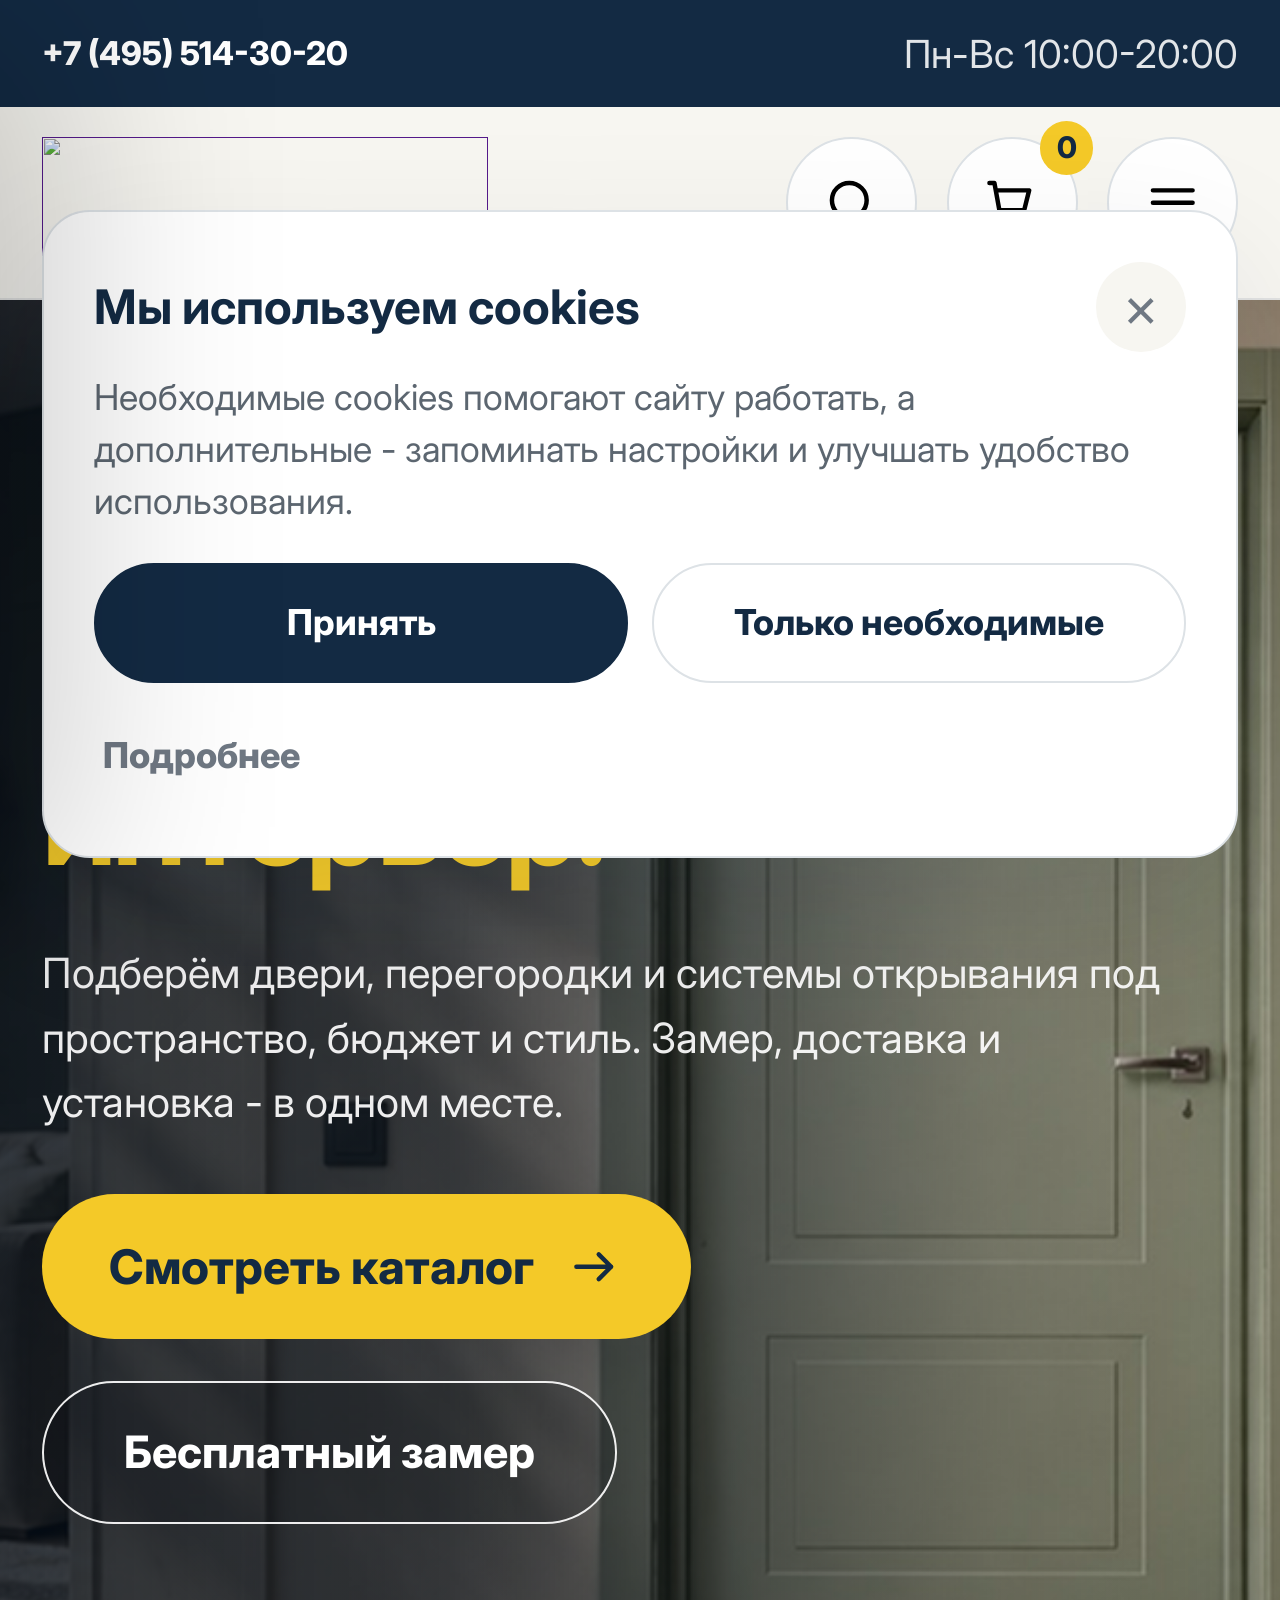
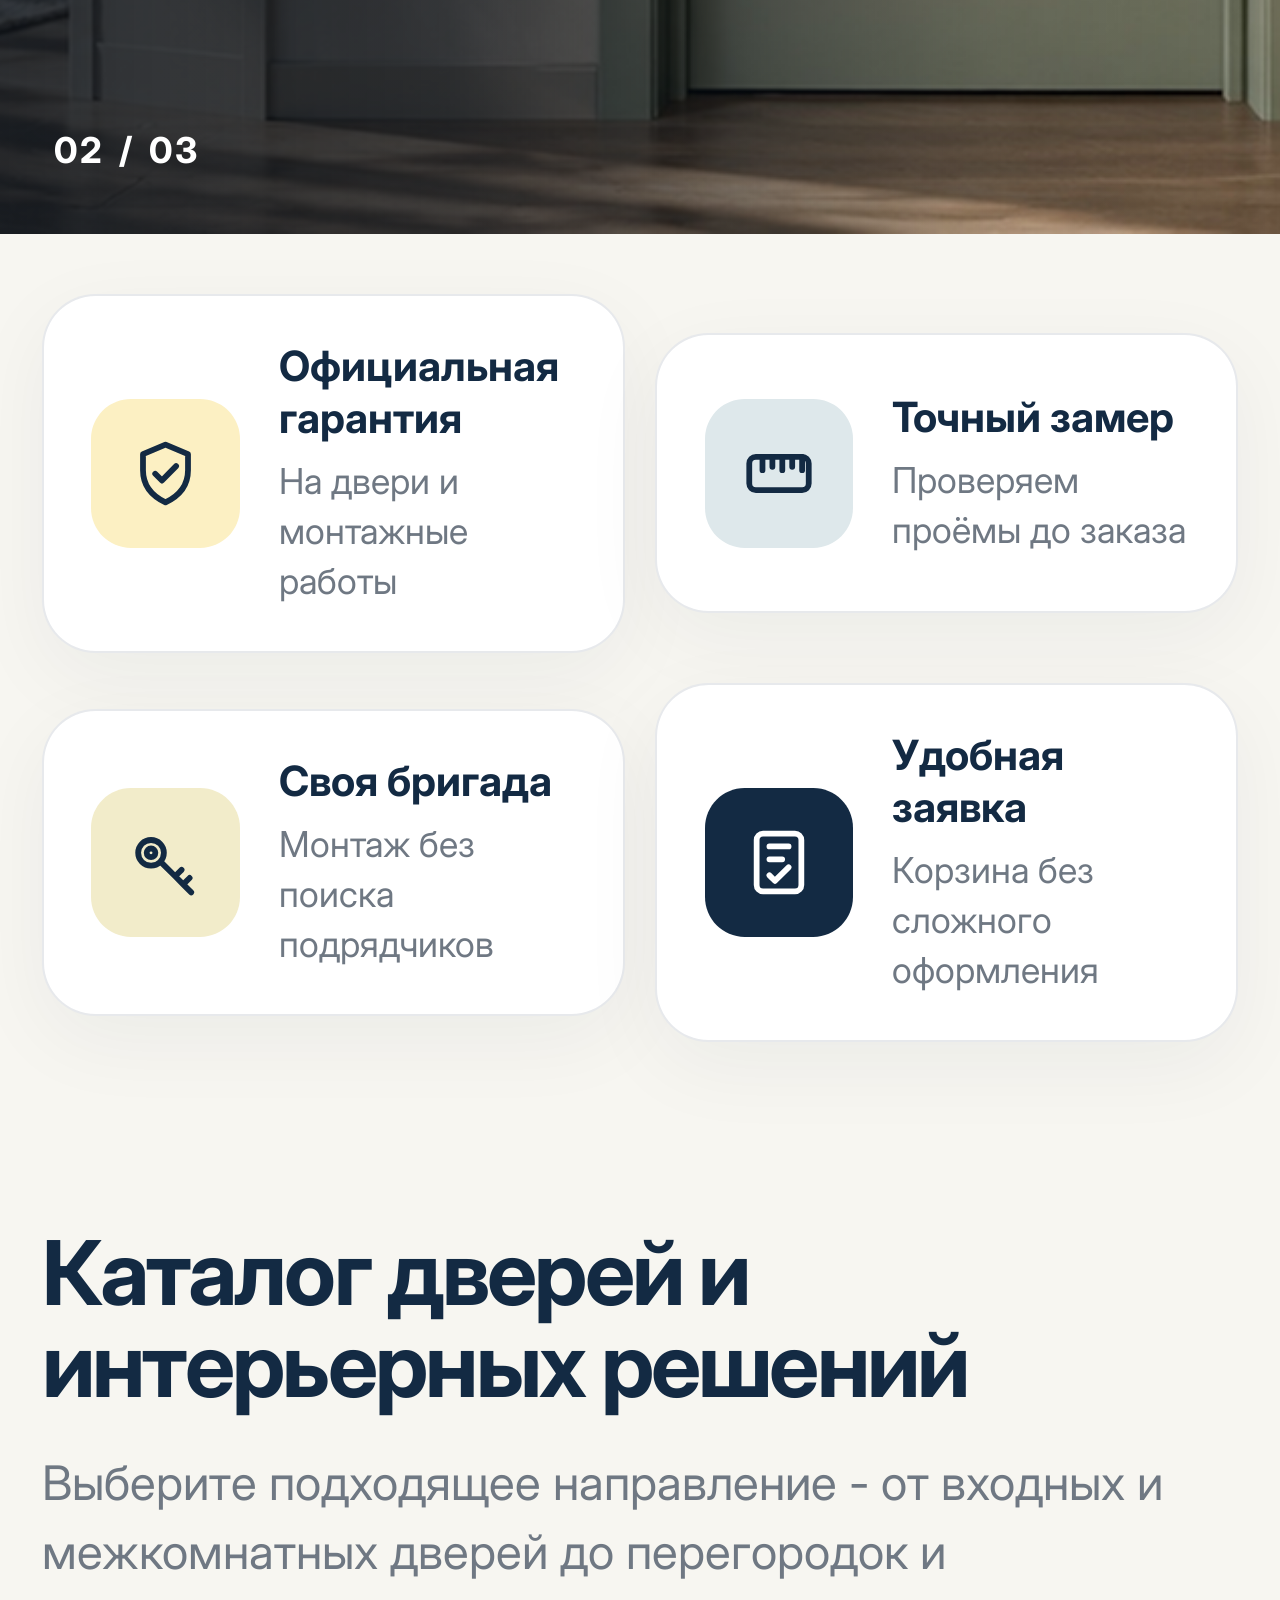
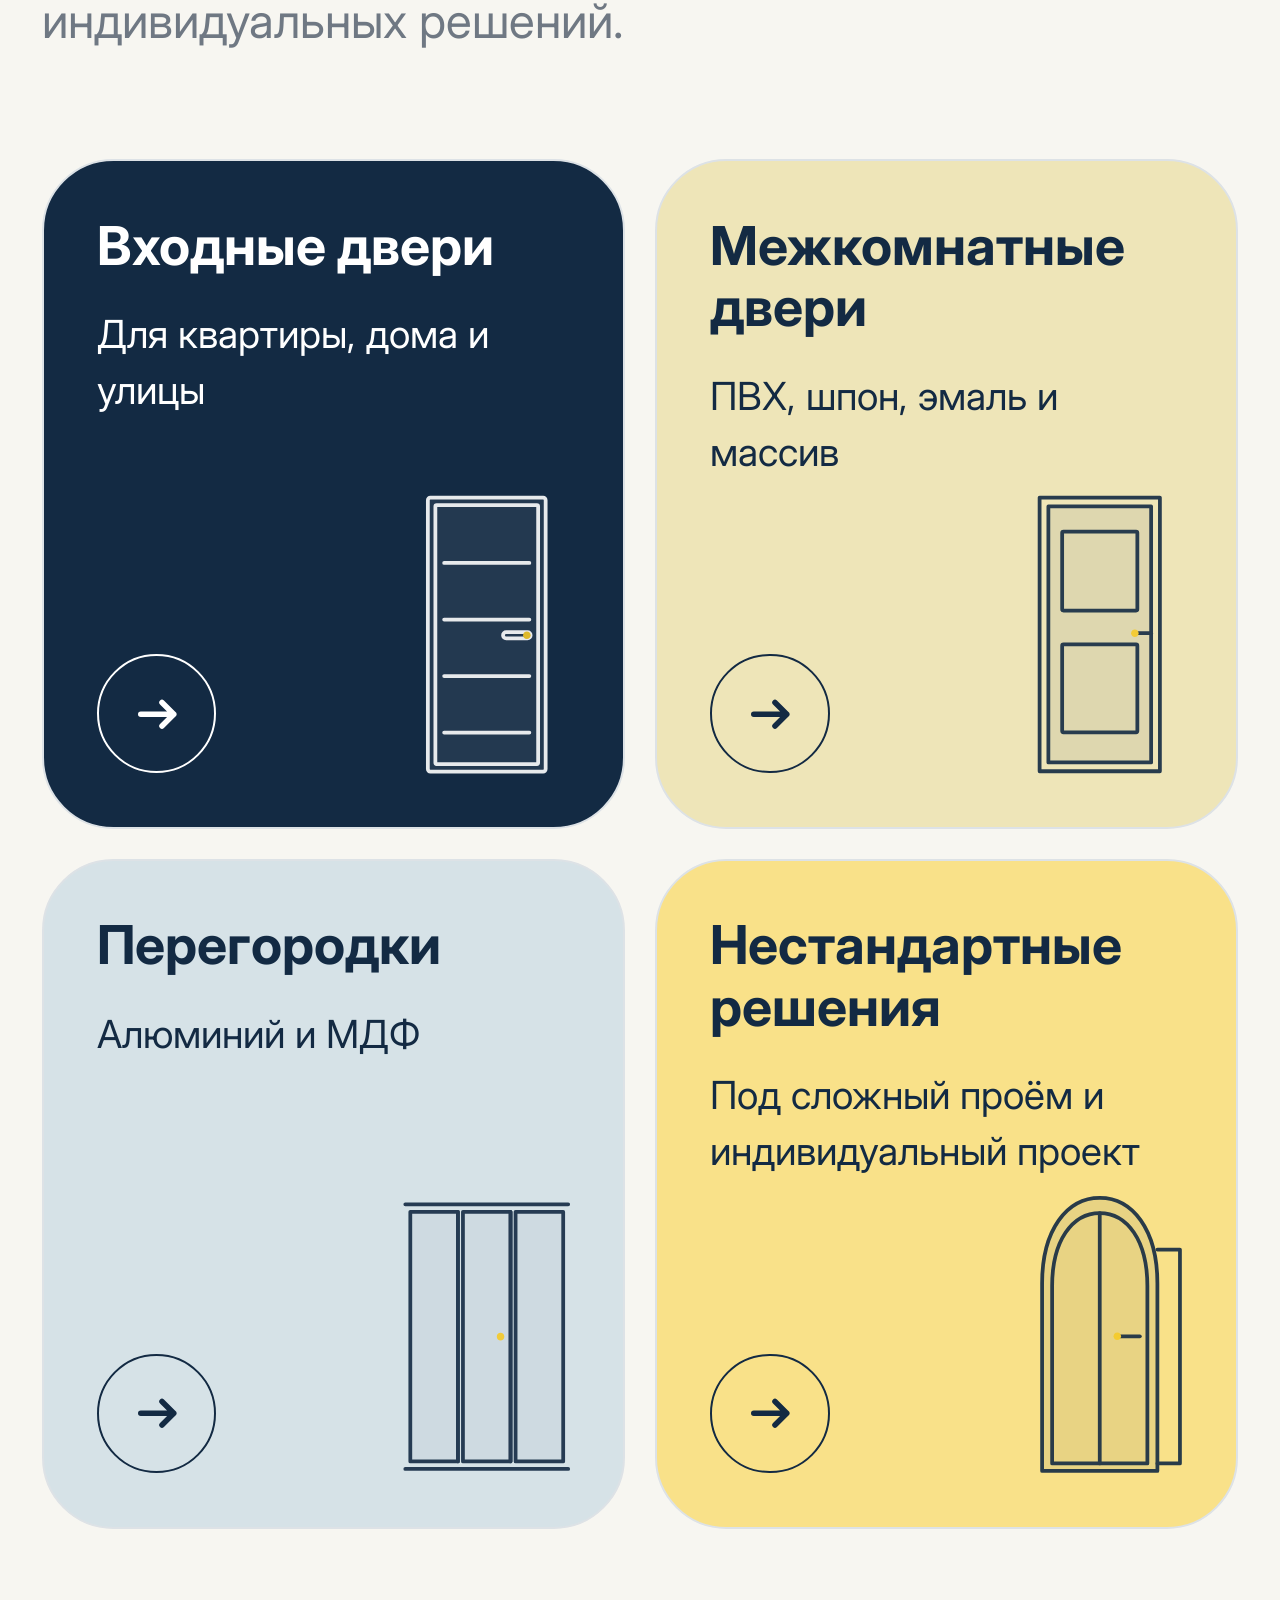
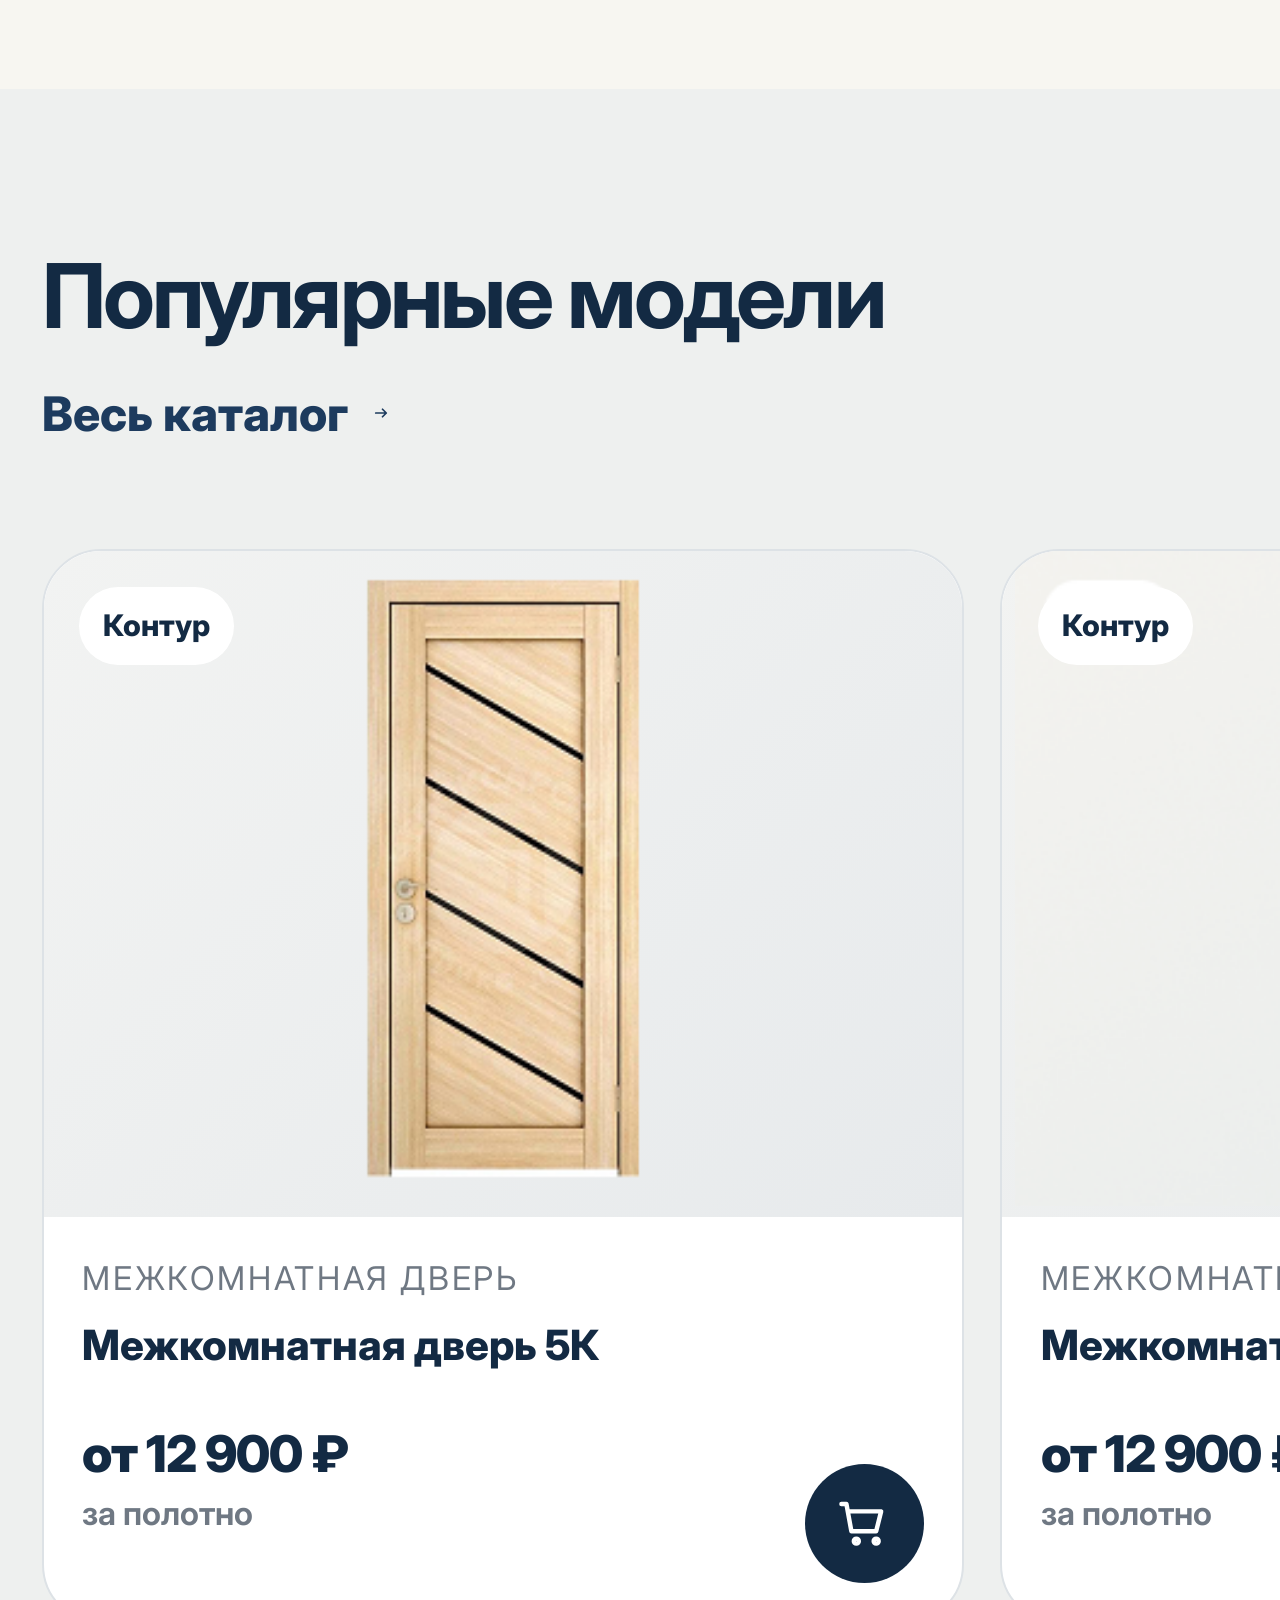
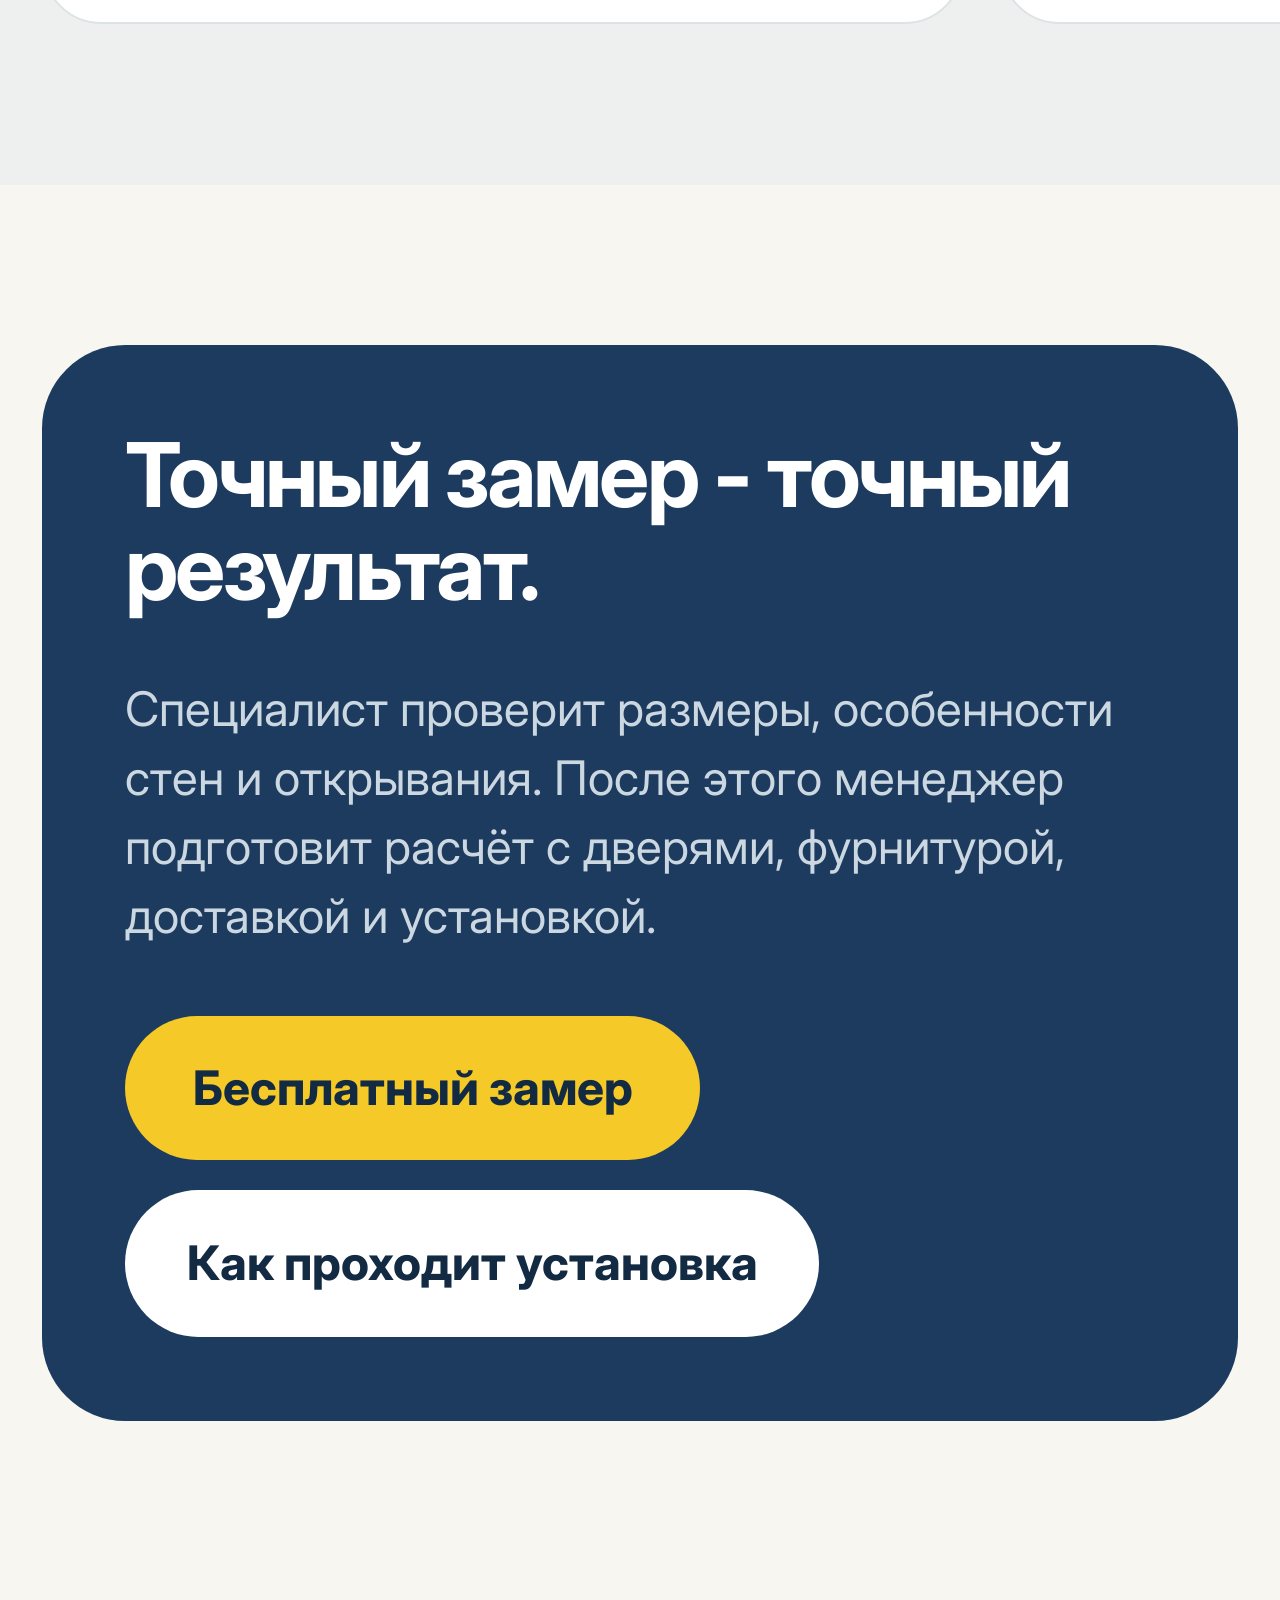
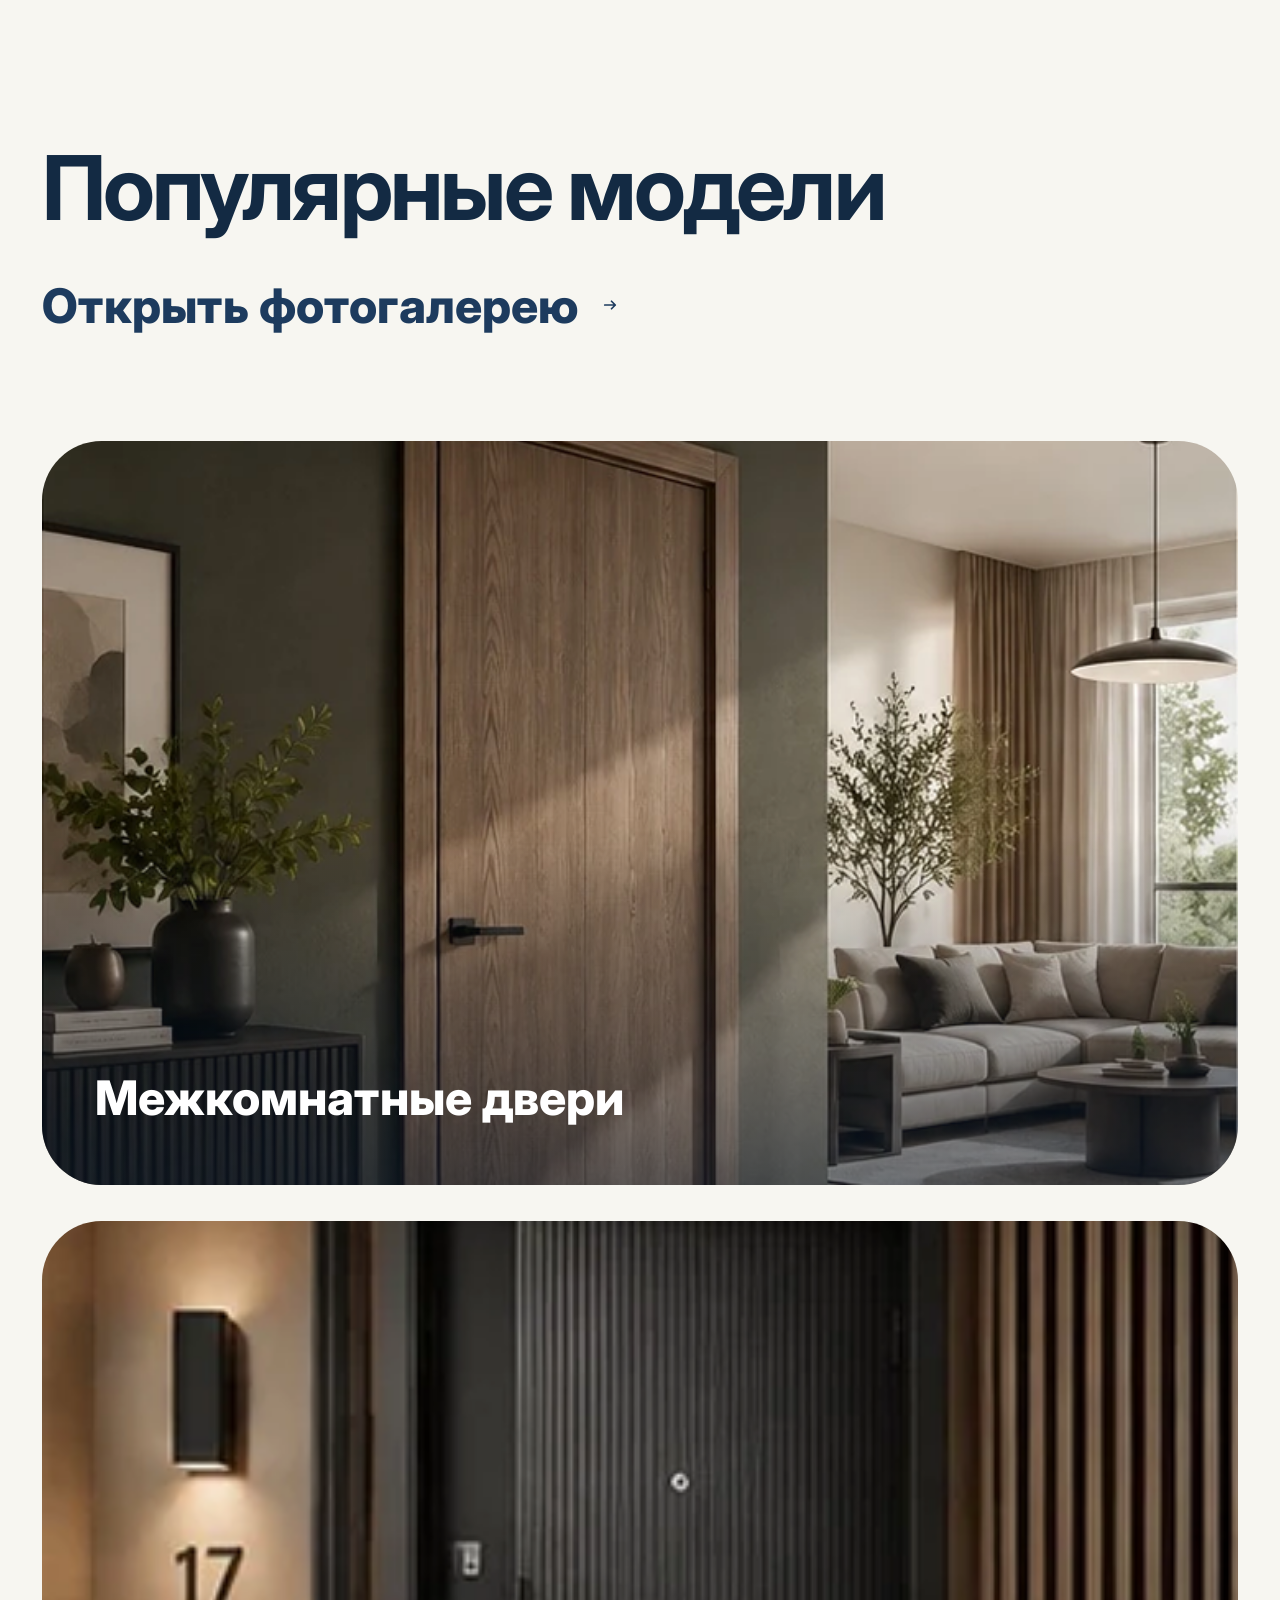
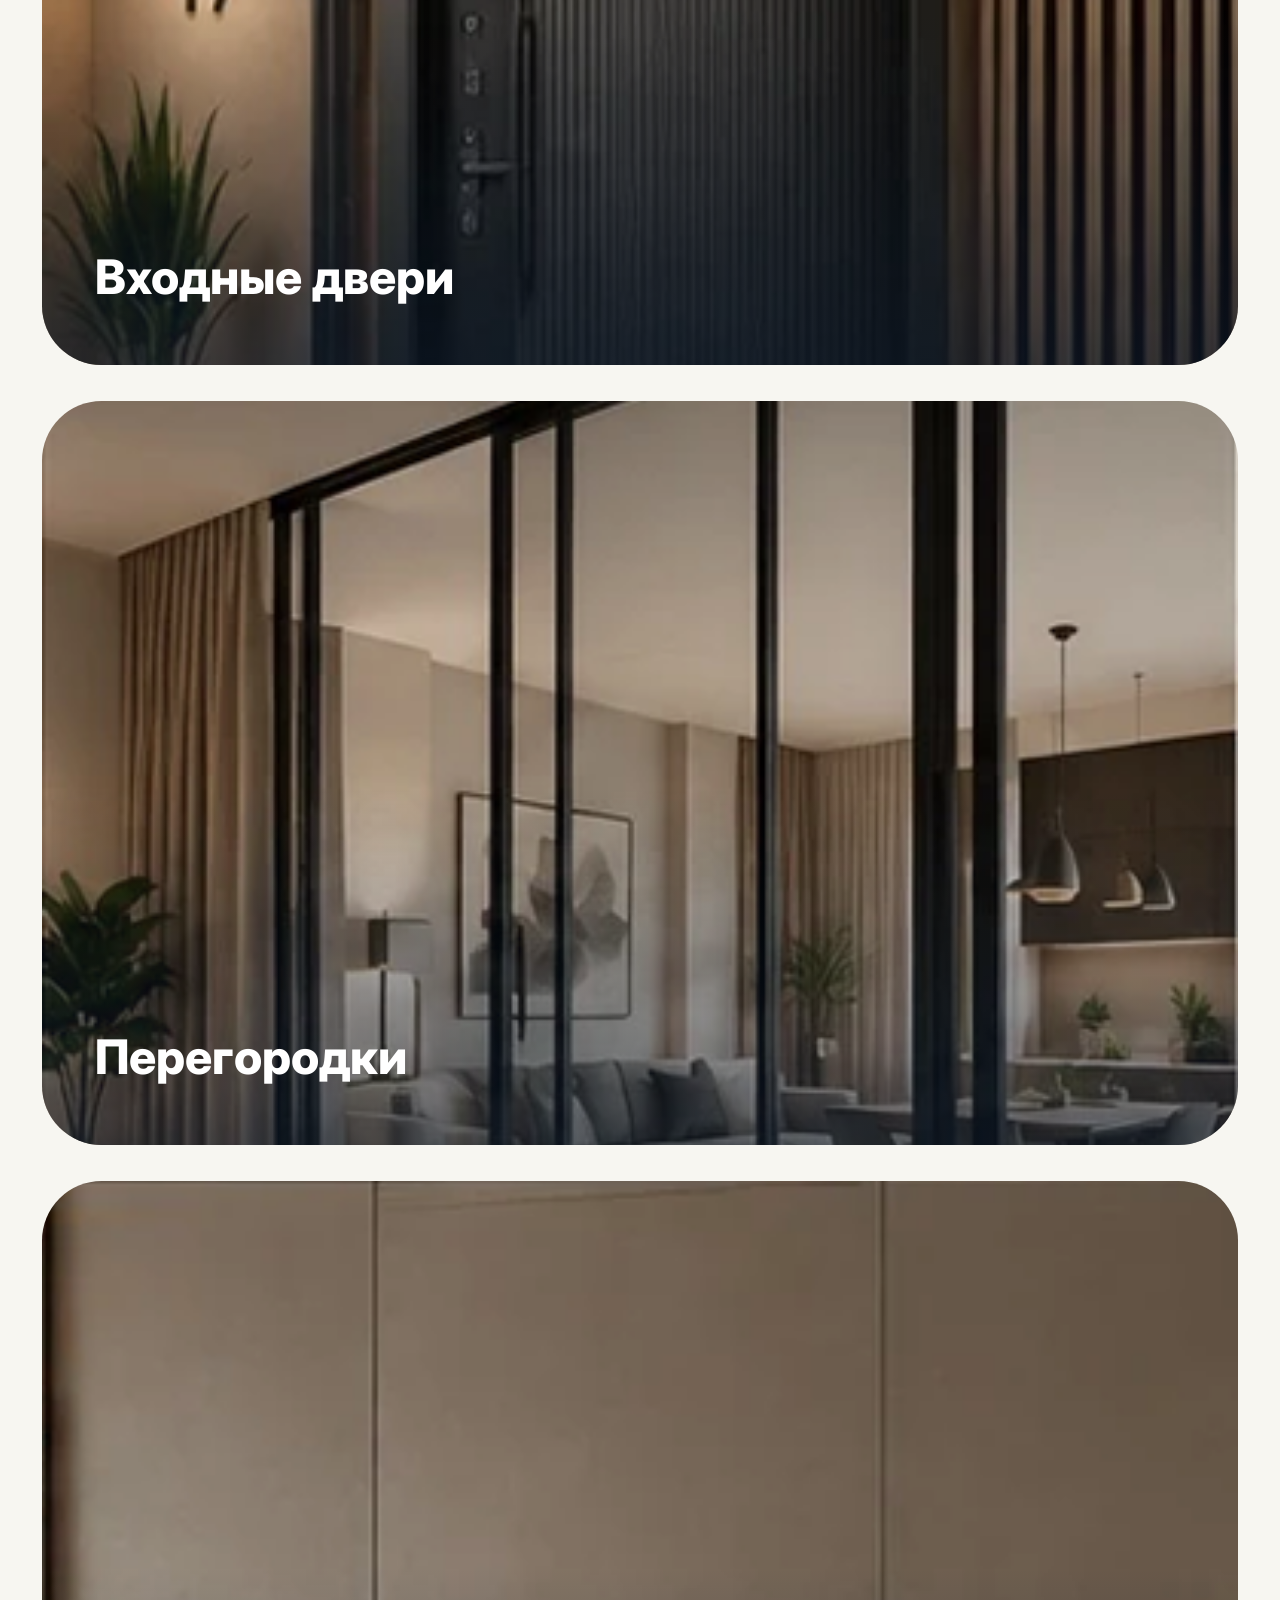
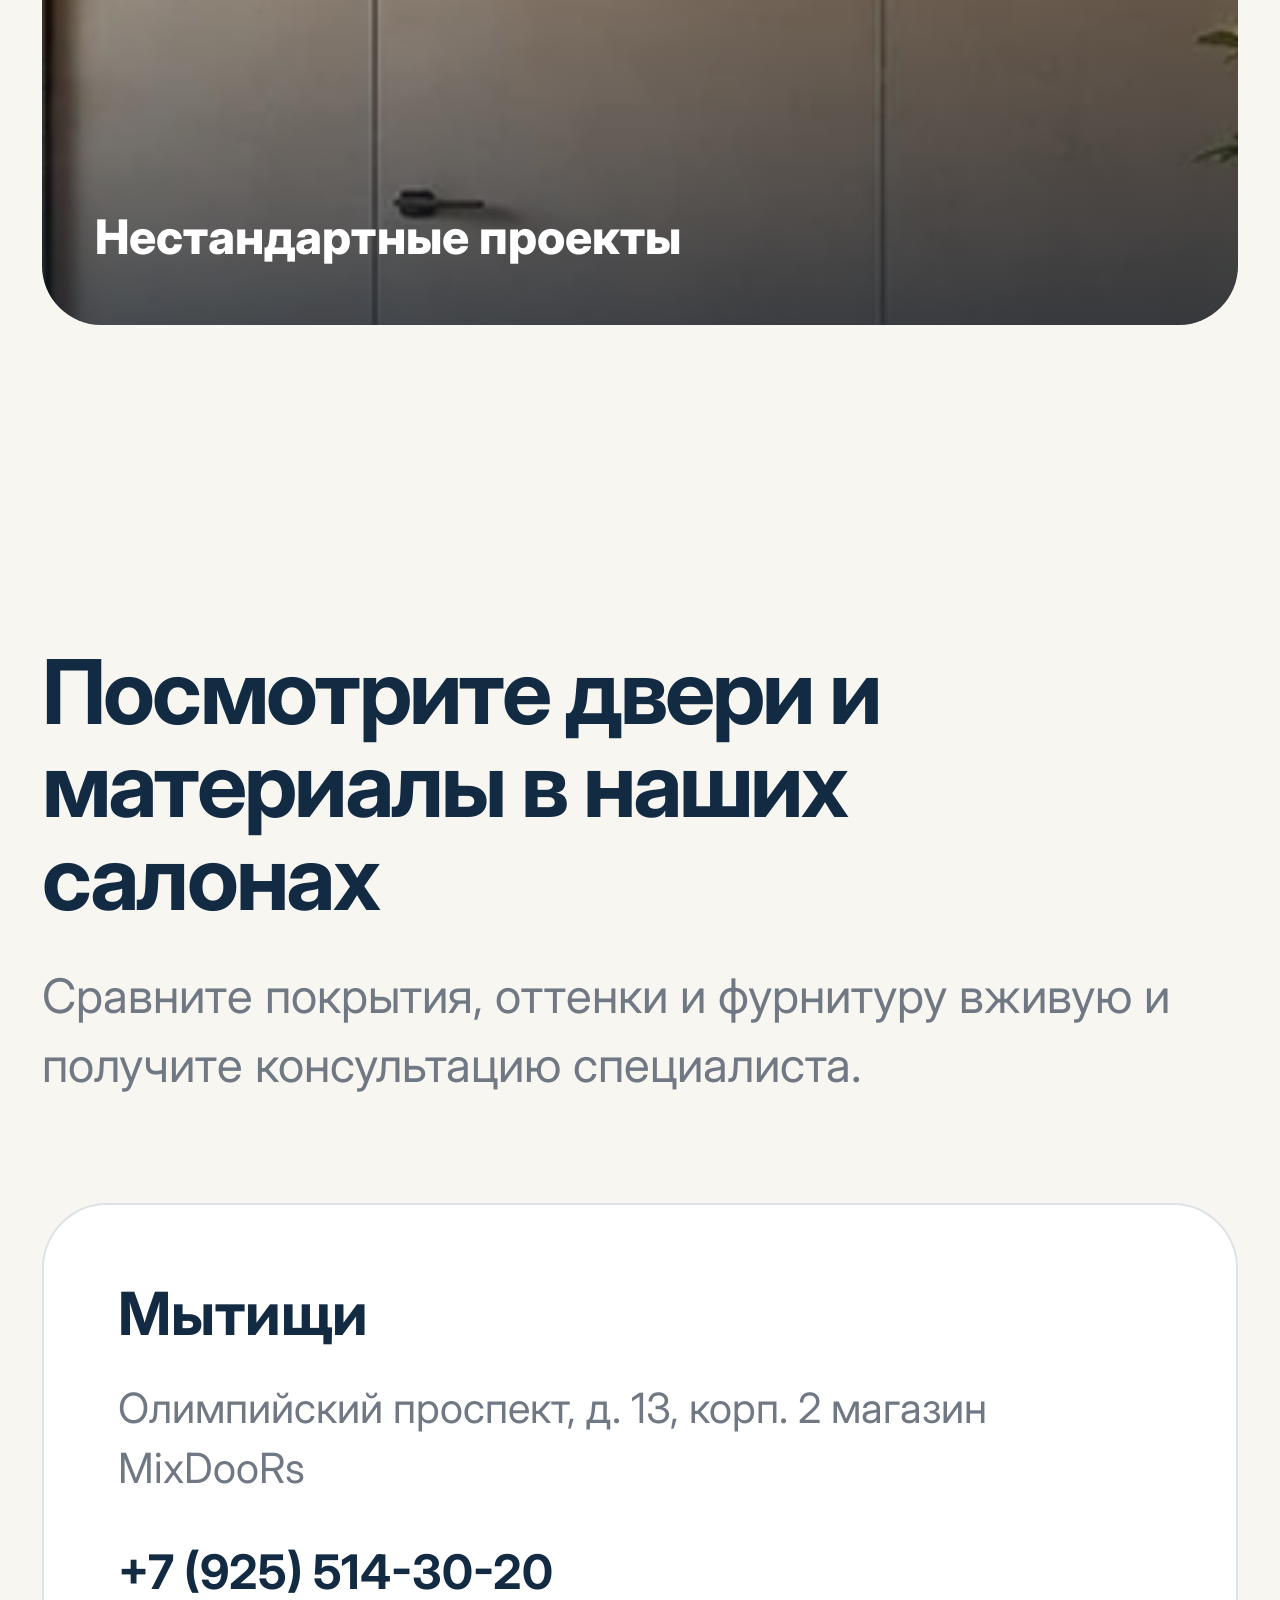
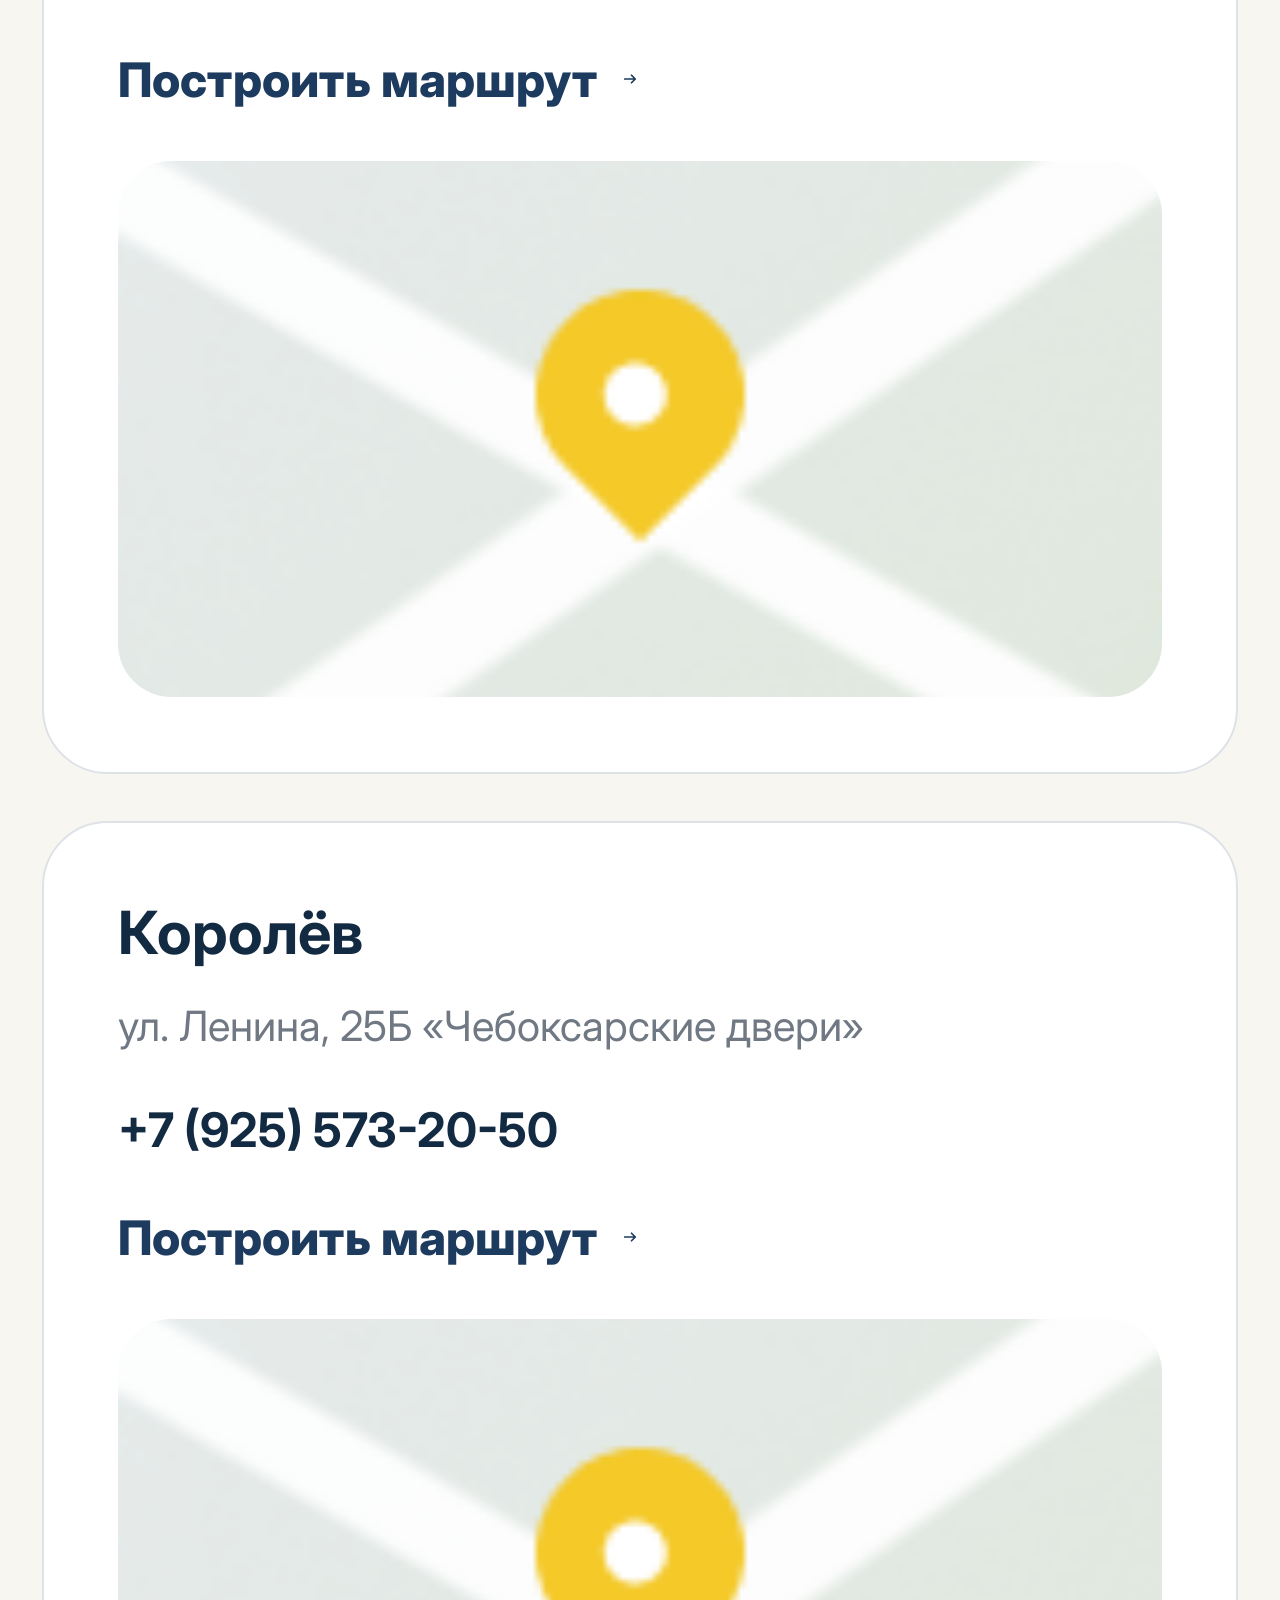
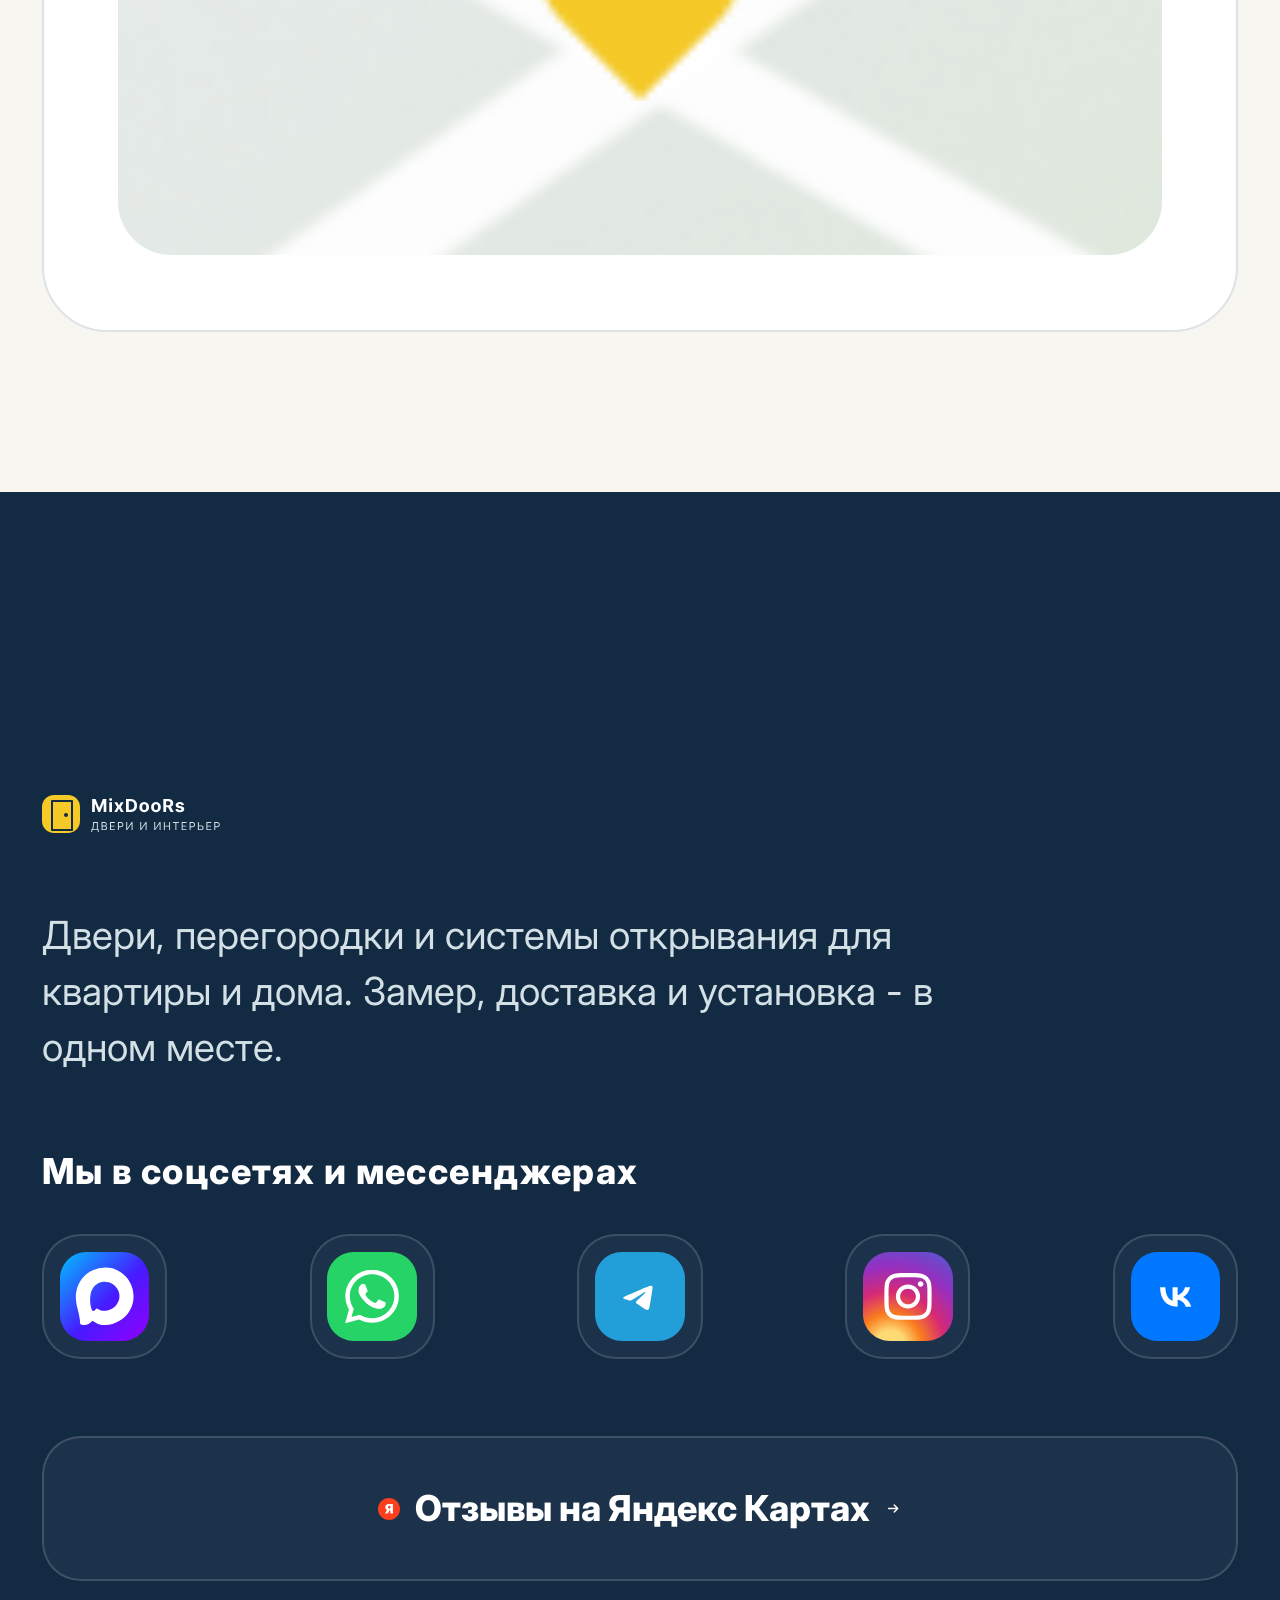
==== commit 85e14ac4: "full mobile" ====
--- a/index.html
+++ b/index.html
@@ -1,796 +1,883 @@
-<!DOCTYPE html>
-<html lang="ru">
-
-<head>
-  <meta charset="UTF-8">
-  <meta http-equiv="X-UA-Compatible" content="IE=edge">
-  <meta name="viewport" content="width=device-width, initial-scale=1.0">
-  <title>Document</title>
-  <link rel="stylesheet" href="style/style.css">
-  <link rel="stylesheet" href="./style/swiper-bundle.min.css">
-</head>
-
-<body>
-
-  <div class="header-info">
-    <div class="container">
-      <div class="header-info-l">
-        <p class="header-place">
-          Салоны в Мытищах и Королёве
-        </p>
-        <p class="header-how">
-          Как добраться
-        </p>
-      </div>
-      <div class="header-info-r">
-        <a class="header-yandex">
-          <svg width="22" height="22" viewBox="0 0 22 22" fill="none" xmlns="http://www.w3.org/2000/svg">
-            <path
-              d="M0 11C0 4.92487 4.92487 0 11 0C17.0751 0 22 4.92487 22 11C22 17.0751 17.0751 22 11 22C4.92487 22 0 17.0751 0 11Z"
-              fill="#FC3F1D" />
-            <path
-              d="M14.9073 15.5H12.3405V8.09517H11.4357C11.1371 8.09517 10.8802 8.13672 10.6647 8.21981C10.4493 8.29983 10.2831 8.42602 10.1661 8.59837C10.0523 8.76764 9.99534 8.98769 9.99534 9.25852C9.99534 9.52628 10.0523 9.74325 10.1661 9.90945C10.2831 10.0756 10.4493 10.1972 10.6647 10.2741C10.8802 10.348 11.1371 10.3849 11.4357 10.3849H13.3561V12.3793H10.9186C10.2015 12.3793 9.57216 12.2608 9.0305 12.0238C8.48883 11.7868 8.06719 11.436 7.76558 10.9712C7.46705 10.5065 7.31778 9.93561 7.31778 9.25852C7.31778 8.58759 7.46397 8.01207 7.75635 7.53196C8.04872 7.05185 8.45805 6.68407 8.98433 6.42862C9.51369 6.17318 10.1277 6.04545 10.8263 6.04545H14.9073V15.5ZM9.3675 11.1605H12.1005L9.79221 15.5H7.00386L9.3675 11.1605Z"
-              fill="white" />
-          </svg>
-          <p class="text">Отзывы</p>
-        </a>
-        <div class="mail">
-          <svg class="icon" width="15" height="15" viewBox="0 0 15 15" fill="none" xmlns="http://www.w3.org/2000/svg">
-            <path d="M1.875 3.125H13.125V11.875H1.875V3.125Z" stroke="#EEF4F8" stroke-width="1.125" />
-            <path d="M1.875 3.75L7.5 8.125L13.125 3.75" stroke="#EEF4F8" stroke-width="1.125" />
-          </svg>
-          <p class="text">info@andromeda.ru</p>
-        </div>
-        <div class="networks">
-          <a href="" class="network">
-            <img src="./media/icons/networks/max.svg" alt="">
-          </a>
-          <a href="" class="network">
-            <img src="./media/icons/networks/whatsapp.svg" alt="">
-          </a>
-          <a href="" class="network">
-            <img src="./media/icons/networks/telegram.svg" alt="">
-          </a>
-          <a href="" class="network">
-            <img src="./media/icons/networks/instagram.svg" alt="">
-          </a>
-          <a href="" class="network">
-            <img src="./media/icons/networks/vk.svg" alt="">
-          </a>
-        </div>
-        <p class="header-time">Пн-Вс 10:00-20:00</p>
-      </div>
-    </div>
-  </div>
-
-  <header>
-    <div class="header-top">
-      <div class="container">
-        <a href="" class="logo">
-          <img src="media/icons/Logo.svg" alt="">
-        </a>
-        <div class="header-search">
-          <input type="text" placeholder="Поиск по каталогу">
-          <svg class="icon" viewBox="0 0 20 20" fill="none" xmlns="http://www.w3.org/2000/svg">
-            <path
-              d="M14.4141 9.19923C14.4141 12.2951 11.9044 14.8047 8.80861 14.8047C5.71279 14.8047 3.20312 12.2951 3.20312 9.19923C3.20312 6.10341 5.71279 3.59375 8.80861 3.59375C11.9044 3.59375 14.4141 6.10341 14.4141 9.19923Z"
-              stroke-width="1.4415" stroke-linecap="round" stroke-linejoin="round" stroke="black" />
-            <path d="M16.0156 16.4063L13.1328 13.5234" stroke-width="1.4415" stroke-linecap="round"
-              stroke-linejoin="round" stroke="black" />
-          </svg>
-        </div>
-        <div class="header-top-r">
-          <a href="" class="phone">+7 (495) 514-30-20</a>
-          <button class="yellow-btn" data-lead="measure">
-            <svg width="20" height="20" viewBox="0 0 20 20" fill="none" xmlns="http://www.w3.org/2000/svg">
-              <path
-                d="M5.83398 10.834L3.33398 13.334V16.6673H6.66732L14.1673 9.16732M5.83398 10.834L8.33398 8.33398M5.83398 10.834L7.50065 12.5007M8.33398 8.33398L10.834 5.83398M8.33398 8.33398L10.0007 10.0007M10.834 5.83398L13.334 3.33398L16.6673 6.66732L14.1673 9.16732M10.834 5.83398L14.1673 9.16732"
-                stroke-width="1.5" stroke-linecap="round" stroke-linejoin="round" stroke="#132A43" />
-            </svg>
-            Бесплатный замер
-          </button>
-          <div class="search-icon">
-            <svg width="20" height="20" viewBox="0 0 20 20" fill="none" xmlns="http://www.w3.org/2000/svg">
-              <path
-                d="M15.0007 9.16732C15.0007 12.389 12.389 15.0007 9.16732 15.0007C5.94566 15.0007 3.33398 12.389 3.33398 9.16732C3.33398 5.94566 5.94566 3.33398 9.16732 3.33398C12.389 3.33398 15.0007 5.94566 15.0007 9.16732Z"
-                stroke-width="1.5" stroke-linecap="round" stroke-linejoin="round" stroke="black" />
-              <path d="M16.666 16.666L13.666 13.666" stroke-width="1.5" stroke-linecap="round" stroke-linejoin="round"
-                stroke="black" />
-            </svg>
-          </div>
-          <div class="header-cart">
-            <svg width="20" height="20" viewBox="0 0 20 20" fill="none" xmlns="http://www.w3.org/2000/svg">
-              <path d="M2.5 3.33398H4.16667L5.83333 12.5007H14.1667L15.8333 5.83398H5" stroke-width="1.5"
-                stroke-linecap="round" stroke-linejoin="round" stroke="black" />
-              <path
-                d="M8.33268 15.8333C8.33268 16.2936 7.95959 16.6667 7.49935 16.6667C7.03911 16.6667 6.66602 16.2936 6.66602 15.8333C6.66602 15.3731 7.03911 15 7.49935 15C7.95959 15 8.33268 15.3731 8.33268 15.8333Z"
-                stroke-width="1.5" stroke-linecap="round" stroke-linejoin="round" stroke="black" />
-              <path
-                d="M15.0007 15.8333C15.0007 16.2936 14.6276 16.6667 14.1673 16.6667C13.7071 16.6667 13.334 16.2936 13.334 15.8333C13.334 15.3731 13.7071 15 14.1673 15C14.6276 15 15.0007 15.3731 15.0007 15.8333Z"
-                stroke-width="1.5" stroke-linecap="round" stroke-linejoin="round" stroke="black" />
-            </svg>
-            <span>0</span>
-          </div>
-        </div>
-
-      </div>
-    </div>
-    <div class="header-btm">
-      <div class="container">
-        <div class="header-burger">
-          <svg width="16" height="16" viewBox="0 0 16 16" fill="none" xmlns="http://www.w3.org/2000/svg">
-            <path d="M2.66602 4.66602H13.3327M2.66602 7.99935H13.3327M2.66602 11.3327H13.3327" stroke-width="1.2"
-              stroke-linecap="round" stroke-linejoin="round" stroke="white" />
-          </svg>
-          Каталог
-        </div>
-        <nav class="header-nav">
-          <a href="" class="header-link">Входные двери</a>
-          <a href="" class="header-link">Межкомнатные двери</a>
-          <a href="" class="header-link">Перегородки</a>
-          <a href="" class="header-link">Акции</a>
-          <a href="" class="header-link">Наши работы</a>
-          <a href="" class="header-link">О компании</a>
-          <a href="" class="header-link">Контакты</a>
-        </nav>
-
-      </div>
-    </div>
-  </header>
-
-  <main>
-    <section class="hero">
-      <div class="container">
-        <h1 class="heading">
-          Двери, которые
-          завершают
-          <span>интерьер.</span>
-        </h1>
-        <p class="subtext">
-          Подберём двери, перегородки и системы открывания под
-          пространство, бюджет и стиль. Замер, доставка и установка - в
-          одном месте.
-        </p>
-        <div class="buttons">
-          <div class="yellow-btn">
-            Смотреть каталог
-            <svg width="20" height="20" viewBox="0 0 20 20" fill="none" xmlns="http://www.w3.org/2000/svg">
-              <path d="M4.16602 10.0007H15.8327M11.666 14.1673L15.8327 10.0007L11.666 5.83398" stroke-width="1.5"
-                stroke-linecap="round" stroke-linejoin="round" stroke="#132A43" />
-            </svg>
-          </div>
-          <div class="empty-btn" data-lead="measure">Бесплатный замер</div>
-        </div>
-      </div>
-      <div class="hero-btm">
-        <div class="slider-pags">
-          <div class="slider-nums">
-            <p class="current">01</p>
-            <p class="slash">/</p>
-            <p class="count">03</p>
-          </div>
-          <div class="swiper-pagination hero-slider-padgination"></div>
-        </div>
-        <div class="hero-btm-text">Современные решения для вашего дома</div>
-
-      </div>
-      <div class="swiper hero-slider">
-        <div class="swiper-wrapper">
-          <div class="swiper-slide">
-            <img src="./media/imgs/hero/bg.png" alt="" class="bg">
-          </div>
-          <div class="swiper-slide">
-            <img src="./media/imgs/hero/bg.png" alt="" class="bg">
-          </div>
-          <div class="swiper-slide">
-            <img src="./media/imgs/hero/bg.png" alt="" class="bg">
-          </div>
-        </div>
-      </div>
-    </section>
-    <section class="plusses">
-      <div class="container">
-        <div class="item">
-          <img src="./media/imgs/plusses/1.svg" alt="" class="icon">
-          <div class="texts">
-            <h2 class="heading">Официальная гарантия</h2>
-            <p class="text">На двери и монтажные работы</p>
-
-          </div>
-        </div>
-        <div class="item">
-          <img src="./media/imgs/plusses/2.svg" alt="" class="icon">
-          <div class="texts">
-            <h2 class="heading">Точный замер</h2>
-            <p class="text">Проверяем проёмы до заказа</p>
-
-          </div>
-        </div>
-        <div class="item">
-          <img src="./media/imgs/plusses/3.svg" alt="" class="icon">
-          <div class="texts">
-            <h2 class="heading">Своя бригада</h2>
-            <p class="text">Монтаж без поиска подрядчиков</p>
-
-          </div>
-        </div>
-        <div class="item">
-          <img src="./media/imgs/plusses/4.svg" alt="" class="icon">
-          <div class="texts">
-            <h2 class="heading">Удобная заявка</h2>
-            <p class="text">Корзина без сложного оформления</p>
-
-          </div>
-        </div>
-      </div>
-    </section>
-    <section class="main-catalog">
-      <div class="container">
-        <div class="heading-block">
-          <h2 class="section-heading">Каталог дверей и интерьерных решений</h2>
-          <p class="section-heading-text">Выберите подходящее направление - от входных и
-            межкомнатных дверей до перегородок и индивидуальных
-            решений.</p>
-        </div>
-        <div class="wrapper">
-          <div class="item n1">
-            <div class="texts">
-              <p class="heading">Входные двери</p>
-              <p class="text">Для квартиры, дома и улицы</p>
-            </div>
-            <div class="go-button">
-              <svg width="19" height="19" viewBox="0 0 19 19" fill="none" xmlns="http://www.w3.org/2000/svg">
-                <path d="M3.95898 9.49935H15.0423M11.084 13.4577L15.0423 9.49935L11.084 5.54102" stroke-width="1.86042"
-                  stroke-linecap="round" stroke-linejoin="round" stroke="white" />
-              </svg>
-            </div>
-            <img src="./media/imgs/main-catalog/1.svg" alt="" class="bg">
-          </div>
-          <div class="item n2">
-            <div class="texts">
-              <p class="heading">Межкомнатные
-                двери</p>
-              <p class="text">ПВХ, шпон, эмаль и массив</p>
-            </div>
-            <div class="go-button">
-              <svg width="19" height="19" viewBox="0 0 19 19" fill="none" xmlns="http://www.w3.org/2000/svg">
-                <path d="M3.95898 9.49935H15.0423M11.084 13.4577L15.0423 9.49935L11.084 5.54102" stroke-width="1.86042"
-                  stroke-linecap="round" stroke-linejoin="round" stroke="white" />
-              </svg>
-            </div>
-            <img src="./media/imgs/main-catalog/2.svg" alt="" class="bg">
-          </div>
-          <div class="item n3">
-            <div class="texts">
-              <p class="heading">Перегородки</p>
-              <p class="text">Алюминий и МДФ</p>
-            </div>
-            <div class="go-button">
-              <svg width="19" height="19" viewBox="0 0 19 19" fill="none" xmlns="http://www.w3.org/2000/svg">
-                <path d="M3.95898 9.49935H15.0423M11.084 13.4577L15.0423 9.49935L11.084 5.54102" stroke-width="1.86042"
-                  stroke-linecap="round" stroke-linejoin="round" stroke="white" />
-              </svg>
-            </div>
-            <img src="./media/imgs/main-catalog/3.svg" alt="" class="bg">
-          </div>
-          <div class="item n4">
-            <div class="texts">
-              <p class="heading">Нестандартные
-                решения</p>
-              <p class="text">Под сложный проём и
-                индивидуальный проект</p>
-            </div>
-            <div class="go-button">
-              <svg width="19" height="19" viewBox="0 0 19 19" fill="none" xmlns="http://www.w3.org/2000/svg">
-                <path d="M3.95898 9.49935H15.0423M11.084 13.4577L15.0423 9.49935L11.084 5.54102" stroke-width="1.86042"
-                  stroke-linecap="round" stroke-linejoin="round" stroke="white" />
-              </svg>
-            </div>
-            <img src="./media/imgs/main-catalog/4.svg" alt="" class="bg">
-          </div>
-        </div>
-      </div>
-    </section>
-    <section class="popular">
-
-      <div class="container">
-        <div class="heading-block">
-          <h2 class="section-heading">Популярные модели</h2>
-          <a href="" class="link">
-            Весь каталог
-            <svg width="18" height="18" viewBox="0 0 18 18" fill="none" xmlns="http://www.w3.org/2000/svg">
-              <path d="M3.75 9H14.25M10.5 12.75L14.25 9L10.5 5.25" stroke-width="1.725" stroke-linecap="round"
-                stroke-linejoin="round" stroke="#1D3B5E" />
-            </svg>
-          </a>
-        </div>
-        <div class="wrapper">
-          <div class="catalog-item">
-            <div class="catalog-item-top">
-              <div class="tabs">
-                <div class="tab">Контур</div>
-              </div>
-              <img src="./media/imgs/catalog/1.png" alt="">
-            </div>
-            <div class="catalog-item-btm">
-              <div class="catalog-item-btm-top">
-                <p class="type">Межкомнатная дверь</p>
-                <p class="name">Межкомнатная дверь 5К</p>
-              </div>
-              <div class="catalog-item-btm-btm">
-                <div class="texts">
-                  <div class="price">от 12 900 ₽</div>
-                  <p class="count">за полотно</p>
-                </div>
-                <div class="cart-btn">
-                  <svg width="20" height="20" viewBox="0 0 20 20" fill="none" xmlns="http://www.w3.org/2000/svg">
-                    <path d="M2.5 3.33398H4.16667L5.83333 12.5007H14.1667L15.8333 5.83398H5" stroke-width="1.5"
-                      stroke-linecap="round" stroke-linejoin="round" stroke="white" />
-                    <path
-                      d="M8.33268 15.8333C8.33268 16.2936 7.95959 16.6667 7.49935 16.6667C7.03911 16.6667 6.66602 16.2936 6.66602 15.8333C6.66602 15.3731 7.03911 15 7.49935 15C7.95959 15 8.33268 15.3731 8.33268 15.8333Z"
-                      stroke-width="1.5" stroke-linecap="round" stroke-linejoin="round" stroke="white" />
-                    <path
-                      d="M15.0007 15.8333C15.0007 16.2936 14.6276 16.6667 14.1673 16.6667C13.7071 16.6667 13.334 16.2936 13.334 15.8333C13.334 15.3731 13.7071 15 14.1673 15C14.6276 15 15.0007 15.3731 15.0007 15.8333Z"
-                      stroke-width="1.5" stroke-linecap="round" stroke-linejoin="round" stroke="white" />
-                  </svg>
-                </div>
-              </div>
-            </div>
-          </div>
-          <div class="catalog-item">
-            <div class="catalog-item-top">
-              <div class="tabs">
-                <div class="tab">Контур</div>
-              </div>
-              <img src="./media/imgs/catalog/2.png" alt="">
-            </div>
-            <div class="catalog-item-btm">
-              <div class="catalog-item-btm-top">
-                <p class="type">Межкомнатная дверь</p>
-                <p class="name">Межкомнатная дверь 5К</p>
-              </div>
-              <div class="catalog-item-btm-btm">
-                <div class="texts">
-                  <div class="price">от 12 900 ₽</div>
-                  <p class="count">за полотно</p>
-                </div>
-                <div class="cart-btn">
-                  <svg width="20" height="20" viewBox="0 0 20 20" fill="none" xmlns="http://www.w3.org/2000/svg">
-                    <path d="M2.5 3.33398H4.16667L5.83333 12.5007H14.1667L15.8333 5.83398H5" stroke-width="1.5"
-                      stroke-linecap="round" stroke-linejoin="round" stroke="white" />
-                    <path
-                      d="M8.33268 15.8333C8.33268 16.2936 7.95959 16.6667 7.49935 16.6667C7.03911 16.6667 6.66602 16.2936 6.66602 15.8333C6.66602 15.3731 7.03911 15 7.49935 15C7.95959 15 8.33268 15.3731 8.33268 15.8333Z"
-                      stroke-width="1.5" stroke-linecap="round" stroke-linejoin="round" stroke="white" />
-                    <path
-                      d="M15.0007 15.8333C15.0007 16.2936 14.6276 16.6667 14.1673 16.6667C13.7071 16.6667 13.334 16.2936 13.334 15.8333C13.334 15.3731 13.7071 15 14.1673 15C14.6276 15 15.0007 15.3731 15.0007 15.8333Z"
-                      stroke-width="1.5" stroke-linecap="round" stroke-linejoin="round" stroke="white" />
-                  </svg>
-                </div>
-              </div>
-            </div>
-          </div>
-          <div class="catalog-item">
-            <div class="catalog-item-top">
-              <div class="tabs">
-                <div class="tab">Контур</div>
-              </div>
-              <img src="./media/imgs/catalog/1.png" alt="">
-            </div>
-            <div class="catalog-item-btm">
-              <div class="catalog-item-btm-top">
-                <p class="type">Межкомнатная дверь</p>
-                <p class="name">Межкомнатная дверь 5К</p>
-              </div>
-              <div class="catalog-item-btm-btm">
-                <div class="texts">
-                  <div class="price">от 12 900 ₽</div>
-                  <p class="count">за полотно</p>
-                </div>
-                <div class="cart-btn">
-                  <svg width="20" height="20" viewBox="0 0 20 20" fill="none" xmlns="http://www.w3.org/2000/svg">
-                    <path d="M2.5 3.33398H4.16667L5.83333 12.5007H14.1667L15.8333 5.83398H5" stroke-width="1.5"
-                      stroke-linecap="round" stroke-linejoin="round" stroke="white" />
-                    <path
-                      d="M8.33268 15.8333C8.33268 16.2936 7.95959 16.6667 7.49935 16.6667C7.03911 16.6667 6.66602 16.2936 6.66602 15.8333C6.66602 15.3731 7.03911 15 7.49935 15C7.95959 15 8.33268 15.3731 8.33268 15.8333Z"
-                      stroke-width="1.5" stroke-linecap="round" stroke-linejoin="round" stroke="white" />
-                    <path
-                      d="M15.0007 15.8333C15.0007 16.2936 14.6276 16.6667 14.1673 16.6667C13.7071 16.6667 13.334 16.2936 13.334 15.8333C13.334 15.3731 13.7071 15 14.1673 15C14.6276 15 15.0007 15.3731 15.0007 15.8333Z"
-                      stroke-width="1.5" stroke-linecap="round" stroke-linejoin="round" stroke="white" />
-                  </svg>
-                </div>
-              </div>
-            </div>
-          </div>
-          <div class="catalog-item">
-            <div class="catalog-item-top">
-              <div class="tabs">
-                <div class="tab">Контур</div>
-              </div>
-              <img src="./media/imgs/catalog/2.png" alt="">
-            </div>
-            <div class="catalog-item-btm">
-              <div class="catalog-item-btm-top">
-                <p class="type">Межкомнатная дверь</p>
-                <p class="name">Межкомнатная дверь 5К</p>
-              </div>
-              <div class="catalog-item-btm-btm">
-                <div class="texts">
-                  <div class="price">от 12 900 ₽</div>
-                  <p class="count">за полотно</p>
-                </div>
-                <div class="cart-btn">
-                  <svg width="20" height="20" viewBox="0 0 20 20" fill="none" xmlns="http://www.w3.org/2000/svg">
-                    <path d="M2.5 3.33398H4.16667L5.83333 12.5007H14.1667L15.8333 5.83398H5" stroke-width="1.5"
-                      stroke-linecap="round" stroke-linejoin="round" stroke="white" />
-                    <path
-                      d="M8.33268 15.8333C8.33268 16.2936 7.95959 16.6667 7.49935 16.6667C7.03911 16.6667 6.66602 16.2936 6.66602 15.8333C6.66602 15.3731 7.03911 15 7.49935 15C7.95959 15 8.33268 15.3731 8.33268 15.8333Z"
-                      stroke-width="1.5" stroke-linecap="round" stroke-linejoin="round" stroke="white" />
-                    <path
-                      d="M15.0007 15.8333C15.0007 16.2936 14.6276 16.6667 14.1673 16.6667C13.7071 16.6667 13.334 16.2936 13.334 15.8333C13.334 15.3731 13.7071 15 14.1673 15C14.6276 15 15.0007 15.3731 15.0007 15.8333Z"
-                      stroke-width="1.5" stroke-linecap="round" stroke-linejoin="round" stroke="white" />
-                  </svg>
-                </div>
-              </div>
-            </div>
-          </div>
-        </div>
-      </div>
-    </section>
-    <section class="sta">
-      <div class="container">
-        <div class="sta-l">
-          <h2 class="heading">Точный замер - точный результат.</h2>
-          <p class="text">Специалист проверит размеры, особенности стен и открывания. После этого
-            менеджер подготовит расчёт с дверями, фурнитурой, доставкой и установкой.</p>
-        </div>
-        <div class="sta-r">
-          <div class="yellow-btn" data-lead="measure">Бесплатный замер</div>
-          <div class="white-btn">Как проходит установка</div>
-        </div>
-      </div>
-    </section>
-    <section class="gallery">
-      <div class="container">
-        <div class="heading-block">
-          <h2 class="section-heading">Популярные модели</h2>
-          <a href="" class="link">
-            Открыть фотогалерею
-            <svg width="18" height="18" viewBox="0 0 18 18" fill="none" xmlns="http://www.w3.org/2000/svg">
-              <path d="M3.75 9H14.25M10.5 12.75L14.25 9L10.5 5.25" stroke-width="1.725" stroke-linecap="round"
-                stroke-linejoin="round" stroke="#1D3B5E" />
-            </svg>
-          </a>
-        </div>
-        <div class="wrapper">
-          <div class="item">
-            <div class="name">
-              Межкомнатные двери
-            </div>
-            <img src="./media/imgs/gallery/1.png" alt="" class="bg">
-          </div>
-          <div class="item">
-            <div class="name">
-              Входные двери
-            </div>
-            <img src="./media/imgs/gallery/2.png" alt="" class="bg">
-          </div>
-          <div class="item">
-            <div class="name">
-              Перегородки
-            </div>
-            <img src="./media/imgs/gallery/3.png" alt="" class="bg">
-          </div>
-          <div class="item">
-            <div class="name">
-              Нестандартные проекты
-            </div>
-            <img src="./media/imgs/gallery/4.png" alt="" class="bg">
-          </div>
-        </div>
-      </div>
-    </section>
-    <section class="contacts">
-      <div class="container">
-        <div class="heading-block">
-          <h2 class="section-heading">Посмотрите двери и материалы в наших <br>
-            салонах</h2>
-          <p class="section-heading-text">Сравните покрытия, оттенки и фурнитуру вживую и получите
-            консультацию специалиста.</p>
-        </div>
-        <div class="wrapper">
-          <div class="item">
-            <div class="texts">
-              <p class="heading">Мытищи</p>
-              <p class="sub-heading">Олимпийский проспект, д. 13, корп. 2
-                магазин MixDooRs</p>
-              <p class="tel">+7 (925) 514-30-20</p>
-              <a href="" class="arrow-btn">
-                Построить маршрут
-                <svg width="18" height="18" viewBox="0 0 18 18" fill="none" xmlns="http://www.w3.org/2000/svg">
-                  <path d="M3.75 9H14.25M10.5 12.75L14.25 9L10.5 5.25" stroke-width="1.725" stroke-linecap="round"
-                    stroke-linejoin="round" stroke="#1D3B5E" />
-                </svg>
-              </a>
-            </div>
-            <img src="./media/imgs/contacts/1.png" alt="">
-          </div>
-          <div class="item">
-            <div class="texts">
-              <p class="heading">Королёв</p>
-              <p class="sub-heading">ул. Ленина, 25Б
-                «Чебоксарские двери»</p>
-              <p class="tel">+7 (925) 573-20-50</p>
-              <a href="" class="arrow-btn">
-                Построить маршрут
-                <svg width="18" height="18" viewBox="0 0 18 18" fill="none" xmlns="http://www.w3.org/2000/svg">
-                  <path d="M3.75 9H14.25M10.5 12.75L14.25 9L10.5 5.25" stroke-width="1.725" stroke-linecap="round"
-                    stroke-linejoin="round" stroke="#1D3B5E" />
-                </svg>
-              </a>
-            </div>
-            <img src="./media/imgs/contacts/1.png" alt="">
-          </div>
-        </div>
-      </div>
-    </section>
-  </main>
-
-  <footer>
-    <div class="container">
-      <div class="footer-item first">
-        <a href="" class="footer-logo">
-          <img src="./media/imgs/footer/logo.svg" alt="">
-        </a>
-        <p class="text">Двери, перегородки и системы открывания для
-          квартиры и дома. Замер, доставка и установка - в
-          одном месте.</p>
-        <p class="seti-heading">Мы в соцсетях и мессенджерах</p>
-        <div class="seti-wrapper">
-          <a href="" class="set">
-            <img src="./media/icons/footer/max.svg" alt="">
-          </a>
-          <a href="" class="set">
-            <img src="./media/icons/footer/wp.svg" alt="">
-          </a>
-          <a href="" class="set">
-            <img src="./media/icons/footer/tg.svg" alt="">
-          </a>
-          <a href="" class="set">
-            <img src="./media/icons/footer/inst.svg" alt="">
-          </a>
-          <a href="" class="set">
-            <img src="./media/icons/footer/vk.svg" alt="">
-          </a>
-        </div>
-        <div class="footer-yandex">
-          <svg width="22" height="22" viewBox="0 0 22 22" fill="none" xmlns="http://www.w3.org/2000/svg">
-            <path
-              d="M0 11C0 4.92487 4.92487 0 11 0C17.0751 0 22 4.92487 22 11C22 17.0751 17.0751 22 11 22C4.92487 22 0 17.0751 0 11Z"
-              fill="#FC3F1D"></path>
-            <path
-              d="M14.9073 15.5H12.3405V8.09517H11.4357C11.1371 8.09517 10.8802 8.13672 10.6647 8.21981C10.4493 8.29983 10.2831 8.42602 10.1661 8.59837C10.0523 8.76764 9.99534 8.98769 9.99534 9.25852C9.99534 9.52628 10.0523 9.74325 10.1661 9.90945C10.2831 10.0756 10.4493 10.1972 10.6647 10.2741C10.8802 10.348 11.1371 10.3849 11.4357 10.3849H13.3561V12.3793H10.9186C10.2015 12.3793 9.57216 12.2608 9.0305 12.0238C8.48883 11.7868 8.06719 11.436 7.76558 10.9712C7.46705 10.5065 7.31778 9.93561 7.31778 9.25852C7.31778 8.58759 7.46397 8.01207 7.75635 7.53196C8.04872 7.05185 8.45805 6.68407 8.98433 6.42862C9.51369 6.17318 10.1277 6.04545 10.8263 6.04545H14.9073V15.5ZM9.3675 11.1605H12.1005L9.79221 15.5H7.00386L9.3675 11.1605Z"
-              fill="white"></path>
-          </svg>
-          Отзывы на Яндекс Картах
-          <svg width="17" height="17" viewBox="0 0 17 17" fill="none" xmlns="http://www.w3.org/2000/svg">
-            <path d="M3.54102 8.50065H12.7493M9.20768 12.0423L12.7493 8.50065L9.20768 4.95898" stroke-width="1.41667"
-              stroke-linecap="round" stroke-linejoin="round" stroke="white" />
-          </svg>
-        </div>
-      </div>
-      <div class="footer-item">
-        <p class="heading">Каталог</p>
-        <nav class="footer-menu">
-          <a href="" class="footer-menu-item">Входные двери</a>
-          <a href="" class="footer-menu-item">Межкомнатные двери</a>
-          <a href="" class="footer-menu-item">Перегородки</a>
-          <a href="" class="footer-menu-item">Стеновые панели</a>
-          <a href="" class="footer-menu-item">Арки и порталы</a>
-          <a href="" class="footer-menu-item">Нестандартные решения</a>
-        </nav>
-      </div>
-      <div class="footer-item">
-        <p class="heading">Покупателям</p>
-        <nav class="footer-menu">
-          <a href="" class="footer-menu-item">Установка</a>
-          <a href="" class="footer-menu-item">Доставка и подъём</a>
-          <a href="" class="footer-menu-item">Акции</a>
-          <a href="" class="footer-menu-item">Фотогалерея</a>
-        </nav>
-      </div>
-      <div class="footer-item">
-        <p class="heading">Компания</p>
-        <nav class="footer-menu">
-          <a href="" class="footer-menu-item">О компании</a>
-          <a href="" class="footer-menu-item">Контакты</a>
-          <a href="" class="footer-menu-item">Политика конфиденциальности</a>
-          <a href="" class="footer-menu-item">Правила продажи</a>
-        </nav>
-        <a href="" class="start">
-          <img src="./media/icons/footer/start.svg" alt=""></a>
-      </div>
-    </div>
-    <div class="footer-btm">
-      <div class="container">
-        <p class="copyr">© 2026 MixDooRs. Все права защищены.</p>
-        <p class="ofert">Информация на сайте не является публичной офертой.</p>
-      </div>
-    </div>
-  </footer>
-
-  <div class="overlay"></div>
-  <div class="catalog-drawer" id="catalogDrawer">
-    <div class="catalog-drawer-head">
-      <p class="heading">Все направления каталога</p>
-      <button class="close">×</button>
-    </div>
-    <div class="catalog-drawer-body">
-      <div class="menu-section">
-        <button class="menu-section-btn">
-          <span>Входные двери</span>
-          <span>＋</span>
-        </button>
-        <div class="submenu">
-          <a href="">В квартиру</a>
-          <a href="">В дом</a>
-          <a href="">Уличные</a>
-          <a href="">Противопожарные</a>
-        </div>
-      </div>
-      <div class="menu-section">
-        <button class="menu-section-btn">
-          <span>Межкомнатные двери</span>
-          <span>＋</span>
-        </button>
-        <div class="submenu">
-          <a href="">Двери «Аэлита»</a>
-          <a href="">Двери «Дорс-Ола»</a>
-          <a href="">Двери ПВХ</a>
-          <a href="">Ульяновские двери «Диодорс»</a>
-          <a href="">Двери Velldoris</a>
-          <a href="">Арочные двери</a>
-        </div>
-      </div>
-      <div class="menu-section">
-        <button class="menu-section-btn">
-          <span>Скрытые двери</span>
-          <span>＋</span>
-        </button>
-        <div class="submenu">
-          <a href="">С алюминиевой кромкой</a>
-          <a href="">Без алюминиевой кромки</a>
-          <a href="">Скрытые двери «Сфера»</a>
-        </div>
-      </div>
-      <div class="menu-section">
-        <a href="" class="menu-section-btn">
-          <span>Стеновые панели</span>
-          <span>→</span>
-        </a>
-      </div>
-      <div class="menu-section">
-        <button class="menu-section-btn">
-          <span>Арки, порталы</span>
-          <span>＋</span>
-        </button>
-        <div class="submenu">
-          <a href="">Аэлита</a>
-          <a href="">Лесма</a>
-          <a href="">Порталы</a>
-        </div>
-      </div>
-      <div class="menu-section">
-        <button class="menu-section-btn">
-          <span>Перегородки</span>
-          <span>＋</span>
-        </button>
-        <div class="submenu">
-          <a href="">Алюминиевые перегородки</a>
-          <a href="">Перегородки из МДФ</a>
-          <a href="">Механизмы для перегородок</a>
-        </div>
-      </div>
-      <div class="menu-section">
-        <a href="" class="menu-section-btn">
-          <span>Системы открывания</span>
-          <span>→</span>
-        </a>
-      </div>
-      <div class="menu-section">
-        <a href="" class="menu-section-btn">
-          <span>Нестандартные решения</span>
-          <span>→</span>
-        </a>
-      </div>
-      <div class="menu-section">
-        <button class="menu-section-btn">
-          <span>Установка дверей</span>
-          <span>＋</span>
-        </button>
-        <div class="submenu">
-          <a href="">Установка входных</a>
-          <a href="">Установка межкомнатных</a>
-          <a href="">Установка перегородок</a>
-        </div>
-      </div>
-      <div class="menu-section">
-        <a href="" class="menu-section-btn">
-          <span>Доставка и подъём дверей</span>
-          <span>→</span>
-        </a>
-      </div>
-    </div>
-  </div>
-
-  <div class="message" data-lead="chat">
-    <svg width="22" height="22" viewBox="0 0 22 22" fill="none" xmlns="http://www.w3.org/2000/svg">
-      <path
-        d="M19.25 13.75C19.25 14.7225 18.8637 15.6551 18.1761 16.3427C17.4884 17.0304 16.5558 17.4167 15.5833 17.4167H7.33333L2.75 20.1667V6.41667C2.75 5.44421 3.13631 4.51158 3.82394 3.82394C4.51158 3.13631 5.44421 2.75 6.41667 2.75H15.5833C16.5558 2.75 17.4884 3.13631 18.1761 3.82394C18.8637 4.51158 19.25 5.44421 19.25 6.41667V13.75Z"
-        stroke-width="1.65" stroke-linecap="round" stroke-linejoin="round" stroke="#132A43" />
-      <path d="M7.33398 9.16602H14.6673M7.33398 12.8327H11.9173" stroke-width="1.65" stroke-linecap="round"
-        stroke-linejoin="round" stroke="#132A43" />
-    </svg>
-  </div>
-
-  <div class="cookie" id="cookie">
-    <div class="cookie-head">
-      <p class="heading">Мы используем cookies</p>
-      <button class="cookie-close">×</button>
-    </div>
-    <p class="text">Необходимые cookies помогают сайту работать, а дополнительные - запоминать настройки и улучшать
-      удобство использования.</p>
-    <div class="cookie-actions">
-      <button class="dark-btn cookie-accept">Принять</button>
-      <button class="white-btn cookie-decline">Только необходимые</button>
-      <a href="" class="cookie-link">Подробнее</a>
-    </div>
-  </div>
-
-  <div class="modal" id="leadModal">
-    <div class="modal-head">
-      <p class="heading">Бесплатный замер</p>
-      <button class="close">×</button>
-    </div>
-    <div class="modal-body">
-      <p class="text">Специалист свяжется с вами и согласует удобное время замера.</p>
-      <form class="lead-form" novalidate>
-        <div class="form-grid">
-          <div class="field">
-            <label>Имя</label>
-            <input type="text" name="name" autocomplete="name" placeholder="Как к вам обращаться">
-            <p class="field-error">Введите имя</p>
-          </div>
-          <div class="field">
-            <label>Телефон</label>
-            <input type="tel" name="phone" class="phone-mask" inputmode="numeric" autocomplete="tel"
-              placeholder="+7 (___) ___-__-__">
-            <p class="field-error">Введите номер телефона полностью</p>
-          </div>
-          <div class="field full">
-            <label>Комментарий</label>
-            <textarea name="comment" rows="3" placeholder="Что вас интересует?"></textarea>
-          </div>
-        </div>
-        <label class="consent">
-          <input type="checkbox" checked>
-          Согласен на обработку персональных данных
-        </label>
-        <p class="consent-error">Подтвердите согласие на обработку данных</p>
-        <button type="submit" class="yellow-btn">Отправить заявку</button>
-        <p class="call">Или позвоните: <a href="tel:+74955143020">+7 (495) 514-30-20</a></p>
-      </form>
-    </div>
-  </div>
-
-  <div class="toast"></div>
-
-
-
-
-
-
-  <script src="js/swiper-bundle.min.js"></script>
-  <script src="js/app.js"></script>
-</body>
-
-</html>
+<!DOCTYPE html>
+<html lang="ru">
+
+<head>
+  <meta charset="UTF-8">
+  <meta http-equiv="X-UA-Compatible" content="IE=edge">
+  <meta name="viewport" content="width=device-width, initial-scale=1.0">
+  <title>Document</title>
+  <link rel="stylesheet" href="style/style.css">
+  <link rel="stylesheet" href="./style/swiper-bundle.min.css">
+</head>
+
+<body>
+
+  <div class="header-info">
+    <div class="container">
+      <a class="header-mobile-phone" href="tel:+74955143020">+7 (495) 514-30-20</a>
+      <div class="header-info-l">
+        <p class="header-place">
+          Салоны в Мытищах и Королёве
+        </p>
+        <p class="header-how">
+          Как добраться
+        </p>
+      </div>
+      <div class="header-info-r">
+        <a class="header-yandex">
+          <svg width="22" height="22" viewBox="0 0 22 22" fill="none" xmlns="http://www.w3.org/2000/svg">
+            <path
+              d="M0 11C0 4.92487 4.92487 0 11 0C17.0751 0 22 4.92487 22 11C22 17.0751 17.0751 22 11 22C4.92487 22 0 17.0751 0 11Z"
+              fill="#FC3F1D" />
+            <path
+              d="M14.9073 15.5H12.3405V8.09517H11.4357C11.1371 8.09517 10.8802 8.13672 10.6647 8.21981C10.4493 8.29983 10.2831 8.42602 10.1661 8.59837C10.0523 8.76764 9.99534 8.98769 9.99534 9.25852C9.99534 9.52628 10.0523 9.74325 10.1661 9.90945C10.2831 10.0756 10.4493 10.1972 10.6647 10.2741C10.8802 10.348 11.1371 10.3849 11.4357 10.3849H13.3561V12.3793H10.9186C10.2015 12.3793 9.57216 12.2608 9.0305 12.0238C8.48883 11.7868 8.06719 11.436 7.76558 10.9712C7.46705 10.5065 7.31778 9.93561 7.31778 9.25852C7.31778 8.58759 7.46397 8.01207 7.75635 7.53196C8.04872 7.05185 8.45805 6.68407 8.98433 6.42862C9.51369 6.17318 10.1277 6.04545 10.8263 6.04545H14.9073V15.5ZM9.3675 11.1605H12.1005L9.79221 15.5H7.00386L9.3675 11.1605Z"
+              fill="white" />
+          </svg>
+          <p class="text">Отзывы</p>
+        </a>
+        <div class="mail">
+          <svg class="icon" width="15" height="15" viewBox="0 0 15 15" fill="none" xmlns="http://www.w3.org/2000/svg">
+            <path d="M1.875 3.125H13.125V11.875H1.875V3.125Z" stroke="#EEF4F8" stroke-width="1.125" />
+            <path d="M1.875 3.75L7.5 8.125L13.125 3.75" stroke="#EEF4F8" stroke-width="1.125" />
+          </svg>
+          <p class="text">info@andromeda.ru</p>
+        </div>
+        <div class="networks">
+          <a href="" class="network">
+            <img src="./media/icons/networks/max.svg" alt="">
+          </a>
+          <a href="" class="network">
+            <img src="./media/icons/networks/whatsapp.svg" alt="">
+          </a>
+          <a href="" class="network">
+            <img src="./media/icons/networks/telegram.svg" alt="">
+          </a>
+          <a href="" class="network">
+            <img src="./media/icons/networks/instagram.svg" alt="">
+          </a>
+          <a href="" class="network">
+            <img src="./media/icons/networks/vk.svg" alt="">
+          </a>
+        </div>
+        <p class="header-time">Пн-Вс 10:00-20:00</p>
+      </div>
+    </div>
+  </div>
+
+  <header>
+    <div class="header-top">
+      <div class="container">
+        <a href="" class="logo">
+          <img src="media/icons/Logo.svg" alt="">
+        </a>
+        <div class="header-search">
+          <input type="text" placeholder="Поиск по каталогу" readonly>
+          <svg class="icon" viewBox="0 0 20 20" fill="none" xmlns="http://www.w3.org/2000/svg">
+            <path
+              d="M14.4141 9.19923C14.4141 12.2951 11.9044 14.8047 8.80861 14.8047C5.71279 14.8047 3.20312 12.2951 3.20312 9.19923C3.20312 6.10341 5.71279 3.59375 8.80861 3.59375C11.9044 3.59375 14.4141 6.10341 14.4141 9.19923Z"
+              stroke-width="1.4415" stroke-linecap="round" stroke-linejoin="round" stroke="black" />
+            <path d="M16.0156 16.4063L13.1328 13.5234" stroke-width="1.4415" stroke-linecap="round"
+              stroke-linejoin="round" stroke="black" />
+          </svg>
+        </div>
+        <div class="header-top-r">
+          <a href="" class="phone">+7 (495) 514-30-20</a>
+          <button class="yellow-btn" data-lead="measure">
+            <svg width="20" height="20" viewBox="0 0 20 20" fill="none" xmlns="http://www.w3.org/2000/svg">
+              <path
+                d="M5.83398 10.834L3.33398 13.334V16.6673H6.66732L14.1673 9.16732M5.83398 10.834L8.33398 8.33398M5.83398 10.834L7.50065 12.5007M8.33398 8.33398L10.834 5.83398M8.33398 8.33398L10.0007 10.0007M10.834 5.83398L13.334 3.33398L16.6673 6.66732L14.1673 9.16732M10.834 5.83398L14.1673 9.16732"
+                stroke-width="1.5" stroke-linecap="round" stroke-linejoin="round" stroke="#132A43" />
+            </svg>
+            Бесплатный замер
+          </button>
+          <div class="search-icon">
+            <svg width="20" height="20" viewBox="0 0 20 20" fill="none" xmlns="http://www.w3.org/2000/svg">
+              <path
+                d="M15.0007 9.16732C15.0007 12.389 12.389 15.0007 9.16732 15.0007C5.94566 15.0007 3.33398 12.389 3.33398 9.16732C3.33398 5.94566 5.94566 3.33398 9.16732 3.33398C12.389 3.33398 15.0007 5.94566 15.0007 9.16732Z"
+                stroke-width="1.5" stroke-linecap="round" stroke-linejoin="round" stroke="black" />
+              <path d="M16.666 16.666L13.666 13.666" stroke-width="1.5" stroke-linecap="round" stroke-linejoin="round"
+                stroke="black" />
+            </svg>
+          </div>
+          <div class="header-cart">
+            <svg width="20" height="20" viewBox="0 0 20 20" fill="none" xmlns="http://www.w3.org/2000/svg">
+              <path d="M2.5 3.33398H4.16667L5.83333 12.5007H14.1667L15.8333 5.83398H5" stroke-width="1.5"
+                stroke-linecap="round" stroke-linejoin="round" stroke="black" />
+              <path
+                d="M8.33268 15.8333C8.33268 16.2936 7.95959 16.6667 7.49935 16.6667C7.03911 16.6667 6.66602 16.2936 6.66602 15.8333C6.66602 15.3731 7.03911 15 7.49935 15C7.95959 15 8.33268 15.3731 8.33268 15.8333Z"
+                stroke-width="1.5" stroke-linecap="round" stroke-linejoin="round" stroke="black" />
+              <path
+                d="M15.0007 15.8333C15.0007 16.2936 14.6276 16.6667 14.1673 16.6667C13.7071 16.6667 13.334 16.2936 13.334 15.8333C13.334 15.3731 13.7071 15 14.1673 15C14.6276 15 15.0007 15.3731 15.0007 15.8333Z"
+                stroke-width="1.5" stroke-linecap="round" stroke-linejoin="round" stroke="black" />
+            </svg>
+            <span>0</span>
+          </div>
+          <button class="mobile-toggle" type="button" aria-label="Открыть меню">
+            <svg width="20" height="20" viewBox="0 0 16 16" fill="none" xmlns="http://www.w3.org/2000/svg">
+              <path d="M2.66602 4.66602H13.3327M2.66602 7.99935H13.3327M2.66602 11.3327H13.3327" stroke-width="1.2"
+                stroke-linecap="round" stroke-linejoin="round" stroke="black" />
+            </svg>
+          </button>
+        </div>
+
+      </div>
+    </div>
+    <div class="header-btm">
+      <div class="container">
+        <div class="header-burger">
+          <svg width="16" height="16" viewBox="0 0 16 16" fill="none" xmlns="http://www.w3.org/2000/svg">
+            <path d="M2.66602 4.66602H13.3327M2.66602 7.99935H13.3327M2.66602 11.3327H13.3327" stroke-width="1.2"
+              stroke-linecap="round" stroke-linejoin="round" stroke="white" />
+          </svg>
+          Каталог
+        </div>
+        <nav class="header-nav">
+          <a href="" class="header-link">Входные двери</a>
+          <a href="" class="header-link">Межкомнатные двери</a>
+          <a href="" class="header-link">Перегородки</a>
+          <a href="" class="header-link">Акции</a>
+          <a href="" class="header-link">Наши работы</a>
+          <a href="" class="header-link">О компании</a>
+          <a href="" class="header-link">Контакты</a>
+        </nav>
+
+      </div>
+    </div>
+  </header>
+
+  <main>
+    <section class="hero">
+      <div class="container">
+        <h1 class="heading">
+          Двери, которые
+          завершают
+          <span>интерьер.</span>
+        </h1>
+        <p class="subtext">
+          Подберём двери, перегородки и системы открывания под
+          пространство, бюджет и стиль. Замер, доставка и установка - в
+          одном месте.
+        </p>
+        <div class="buttons">
+          <div class="yellow-btn">
+            Смотреть каталог
+            <svg width="20" height="20" viewBox="0 0 20 20" fill="none" xmlns="http://www.w3.org/2000/svg">
+              <path d="M4.16602 10.0007H15.8327M11.666 14.1673L15.8327 10.0007L11.666 5.83398" stroke-width="1.5"
+                stroke-linecap="round" stroke-linejoin="round" stroke="#132A43" />
+            </svg>
+          </div>
+          <div class="empty-btn" data-lead="measure">Бесплатный замер</div>
+        </div>
+      </div>
+      <div class="hero-btm">
+        <div class="slider-pags">
+          <div class="slider-nums">
+            <p class="current">01</p>
+            <p class="slash">/</p>
+            <p class="count">03</p>
+          </div>
+          <div class="swiper-pagination hero-slider-padgination"></div>
+        </div>
+        <div class="hero-btm-text">Современные решения для вашего дома</div>
+
+      </div>
+      <div class="swiper hero-slider">
+        <div class="swiper-wrapper">
+          <div class="swiper-slide">
+            <img src="./media/imgs/hero/bg.png" alt="" class="bg">
+          </div>
+          <div class="swiper-slide">
+            <img src="./media/imgs/hero/bg.png" alt="" class="bg">
+          </div>
+          <div class="swiper-slide">
+            <img src="./media/imgs/hero/bg.png" alt="" class="bg">
+          </div>
+        </div>
+      </div>
+    </section>
+    <section class="plusses">
+      <div class="container">
+        <div class="item">
+          <img src="./media/imgs/plusses/1.svg" alt="" class="icon">
+          <div class="texts">
+            <h2 class="heading">Официальная гарантия</h2>
+            <p class="text">На двери и монтажные работы</p>
+
+          </div>
+        </div>
+        <div class="item">
+          <img src="./media/imgs/plusses/2.svg" alt="" class="icon">
+          <div class="texts">
+            <h2 class="heading">Точный замер</h2>
+            <p class="text">Проверяем проёмы до заказа</p>
+
+          </div>
+        </div>
+        <div class="item">
+          <img src="./media/imgs/plusses/3.svg" alt="" class="icon">
+          <div class="texts">
+            <h2 class="heading">Своя бригада</h2>
+            <p class="text">Монтаж без поиска подрядчиков</p>
+
+          </div>
+        </div>
+        <div class="item">
+          <img src="./media/imgs/plusses/4.svg" alt="" class="icon">
+          <div class="texts">
+            <h2 class="heading">Удобная заявка</h2>
+            <p class="text">Корзина без сложного оформления</p>
+
+          </div>
+        </div>
+      </div>
+    </section>
+    <section class="main-catalog">
+      <div class="container">
+        <div class="heading-block">
+          <h2 class="section-heading">Каталог дверей и интерьерных решений</h2>
+          <p class="section-heading-text">Выберите подходящее направление - от входных и
+            межкомнатных дверей до перегородок и индивидуальных
+            решений.</p>
+        </div>
+        <div class="wrapper">
+          <div class="item n1">
+            <div class="texts">
+              <p class="heading">Входные двери</p>
+              <p class="text">Для квартиры, дома и улицы</p>
+            </div>
+            <div class="go-button">
+              <svg width="19" height="19" viewBox="0 0 19 19" fill="none" xmlns="http://www.w3.org/2000/svg">
+                <path d="M3.95898 9.49935H15.0423M11.084 13.4577L15.0423 9.49935L11.084 5.54102" stroke-width="1.86042"
+                  stroke-linecap="round" stroke-linejoin="round" stroke="white" />
+              </svg>
+            </div>
+            <img src="./media/imgs/main-catalog/1.svg" alt="" class="bg">
+          </div>
+          <div class="item n2">
+            <div class="texts">
+              <p class="heading">Межкомнатные
+                двери</p>
+              <p class="text">ПВХ, шпон, эмаль и массив</p>
+            </div>
+            <div class="go-button">
+              <svg width="19" height="19" viewBox="0 0 19 19" fill="none" xmlns="http://www.w3.org/2000/svg">
+                <path d="M3.95898 9.49935H15.0423M11.084 13.4577L15.0423 9.49935L11.084 5.54102" stroke-width="1.86042"
+                  stroke-linecap="round" stroke-linejoin="round" stroke="white" />
+              </svg>
+            </div>
+            <img src="./media/imgs/main-catalog/2.svg" alt="" class="bg">
+          </div>
+          <div class="item n3">
+            <div class="texts">
+              <p class="heading">Перегородки</p>
+              <p class="text">Алюминий и МДФ</p>
+            </div>
+            <div class="go-button">
+              <svg width="19" height="19" viewBox="0 0 19 19" fill="none" xmlns="http://www.w3.org/2000/svg">
+                <path d="M3.95898 9.49935H15.0423M11.084 13.4577L15.0423 9.49935L11.084 5.54102" stroke-width="1.86042"
+                  stroke-linecap="round" stroke-linejoin="round" stroke="white" />
+              </svg>
+            </div>
+            <img src="./media/imgs/main-catalog/3.svg" alt="" class="bg">
+          </div>
+          <div class="item n4">
+            <div class="texts">
+              <p class="heading">Нестандартные
+                решения</p>
+              <p class="text">Под сложный проём и
+                индивидуальный проект</p>
+            </div>
+            <div class="go-button">
+              <svg width="19" height="19" viewBox="0 0 19 19" fill="none" xmlns="http://www.w3.org/2000/svg">
+                <path d="M3.95898 9.49935H15.0423M11.084 13.4577L15.0423 9.49935L11.084 5.54102" stroke-width="1.86042"
+                  stroke-linecap="round" stroke-linejoin="round" stroke="white" />
+              </svg>
+            </div>
+            <img src="./media/imgs/main-catalog/4.svg" alt="" class="bg">
+          </div>
+        </div>
+      </div>
+    </section>
+    <section class="popular">
+
+      <div class="container">
+        <div class="heading-block">
+          <h2 class="section-heading">Популярные модели</h2>
+          <a href="" class="link">
+            Весь каталог
+            <svg width="18" height="18" viewBox="0 0 18 18" fill="none" xmlns="http://www.w3.org/2000/svg">
+              <path d="M3.75 9H14.25M10.5 12.75L14.25 9L10.5 5.25" stroke-width="1.725" stroke-linecap="round"
+                stroke-linejoin="round" stroke="#1D3B5E" />
+            </svg>
+          </a>
+        </div>
+        <div class="swiper popular-slider">
+          <div class="swiper-wrapper wrapper">
+          <div class="swiper-slide">
+            <div class="catalog-item">
+            <div class="catalog-item-top">
+              <div class="tabs">
+                <div class="tab">Контур</div>
+              </div>
+              <img src="./media/imgs/catalog/1.png" alt="">
+            </div>
+            <div class="catalog-item-btm">
+              <div class="catalog-item-btm-top">
+                <p class="type">Межкомнатная дверь</p>
+                <p class="name">Межкомнатная дверь 5К</p>
+              </div>
+              <div class="catalog-item-btm-btm">
+                <div class="texts">
+                  <div class="price">от 12 900 ₽</div>
+                  <p class="count">за полотно</p>
+                </div>
+                <div class="cart-btn">
+                  <svg width="20" height="20" viewBox="0 0 20 20" fill="none" xmlns="http://www.w3.org/2000/svg">
+                    <path d="M2.5 3.33398H4.16667L5.83333 12.5007H14.1667L15.8333 5.83398H5" stroke-width="1.5"
+                      stroke-linecap="round" stroke-linejoin="round" stroke="white" />
+                    <path
+                      d="M8.33268 15.8333C8.33268 16.2936 7.95959 16.6667 7.49935 16.6667C7.03911 16.6667 6.66602 16.2936 6.66602 15.8333C6.66602 15.3731 7.03911 15 7.49935 15C7.95959 15 8.33268 15.3731 8.33268 15.8333Z"
+                      stroke-width="1.5" stroke-linecap="round" stroke-linejoin="round" stroke="white" />
+                    <path
+                      d="M15.0007 15.8333C15.0007 16.2936 14.6276 16.6667 14.1673 16.6667C13.7071 16.6667 13.334 16.2936 13.334 15.8333C13.334 15.3731 13.7071 15 14.1673 15C14.6276 15 15.0007 15.3731 15.0007 15.8333Z"
+                      stroke-width="1.5" stroke-linecap="round" stroke-linejoin="round" stroke="white" />
+                  </svg>
+                </div>
+              </div>
+            </div>
+          </div>
+          </div>
+          <div class="swiper-slide">
+            <div class="catalog-item">
+            <div class="catalog-item-top">
+              <div class="tabs">
+                <div class="tab">Контур</div>
+              </div>
+              <img src="./media/imgs/catalog/2.png" alt="">
+            </div>
+            <div class="catalog-item-btm">
+              <div class="catalog-item-btm-top">
+                <p class="type">Межкомнатная дверь</p>
+                <p class="name">Межкомнатная дверь 5К</p>
+              </div>
+              <div class="catalog-item-btm-btm">
+                <div class="texts">
+                  <div class="price">от 12 900 ₽</div>
+                  <p class="count">за полотно</p>
+                </div>
+                <div class="cart-btn">
+                  <svg width="20" height="20" viewBox="0 0 20 20" fill="none" xmlns="http://www.w3.org/2000/svg">
+                    <path d="M2.5 3.33398H4.16667L5.83333 12.5007H14.1667L15.8333 5.83398H5" stroke-width="1.5"
+                      stroke-linecap="round" stroke-linejoin="round" stroke="white" />
+                    <path
+                      d="M8.33268 15.8333C8.33268 16.2936 7.95959 16.6667 7.49935 16.6667C7.03911 16.6667 6.66602 16.2936 6.66602 15.8333C6.66602 15.3731 7.03911 15 7.49935 15C7.95959 15 8.33268 15.3731 8.33268 15.8333Z"
+                      stroke-width="1.5" stroke-linecap="round" stroke-linejoin="round" stroke="white" />
+                    <path
+                      d="M15.0007 15.8333C15.0007 16.2936 14.6276 16.6667 14.1673 16.6667C13.7071 16.6667 13.334 16.2936 13.334 15.8333C13.334 15.3731 13.7071 15 14.1673 15C14.6276 15 15.0007 15.3731 15.0007 15.8333Z"
+                      stroke-width="1.5" stroke-linecap="round" stroke-linejoin="round" stroke="white" />
+                  </svg>
+                </div>
+              </div>
+            </div>
+          </div>
+          </div>
+          <div class="swiper-slide">
+            <div class="catalog-item">
+            <div class="catalog-item-top">
+              <div class="tabs">
+                <div class="tab">Контур</div>
+              </div>
+              <img src="./media/imgs/catalog/1.png" alt="">
+            </div>
+            <div class="catalog-item-btm">
+              <div class="catalog-item-btm-top">
+                <p class="type">Межкомнатная дверь</p>
+                <p class="name">Межкомнатная дверь 5К</p>
+              </div>
+              <div class="catalog-item-btm-btm">
+                <div class="texts">
+                  <div class="price">от 12 900 ₽</div>
+                  <p class="count">за полотно</p>
+                </div>
+                <div class="cart-btn">
+                  <svg width="20" height="20" viewBox="0 0 20 20" fill="none" xmlns="http://www.w3.org/2000/svg">
+                    <path d="M2.5 3.33398H4.16667L5.83333 12.5007H14.1667L15.8333 5.83398H5" stroke-width="1.5"
+                      stroke-linecap="round" stroke-linejoin="round" stroke="white" />
+                    <path
+                      d="M8.33268 15.8333C8.33268 16.2936 7.95959 16.6667 7.49935 16.6667C7.03911 16.6667 6.66602 16.2936 6.66602 15.8333C6.66602 15.3731 7.03911 15 7.49935 15C7.95959 15 8.33268 15.3731 8.33268 15.8333Z"
+                      stroke-width="1.5" stroke-linecap="round" stroke-linejoin="round" stroke="white" />
+                    <path
+                      d="M15.0007 15.8333C15.0007 16.2936 14.6276 16.6667 14.1673 16.6667C13.7071 16.6667 13.334 16.2936 13.334 15.8333C13.334 15.3731 13.7071 15 14.1673 15C14.6276 15 15.0007 15.3731 15.0007 15.8333Z"
+                      stroke-width="1.5" stroke-linecap="round" stroke-linejoin="round" stroke="white" />
+                  </svg>
+                </div>
+              </div>
+            </div>
+          </div>
+          </div>
+          <div class="swiper-slide">
+            <div class="catalog-item">
+            <div class="catalog-item-top">
+              <div class="tabs">
+                <div class="tab">Контур</div>
+              </div>
+              <img src="./media/imgs/catalog/2.png" alt="">
+            </div>
+            <div class="catalog-item-btm">
+              <div class="catalog-item-btm-top">
+                <p class="type">Межкомнатная дверь</p>
+                <p class="name">Межкомнатная дверь 5К</p>
+              </div>
+              <div class="catalog-item-btm-btm">
+                <div class="texts">
+                  <div class="price">от 12 900 ₽</div>
+                  <p class="count">за полотно</p>
+                </div>
+                <div class="cart-btn">
+                  <svg width="20" height="20" viewBox="0 0 20 20" fill="none" xmlns="http://www.w3.org/2000/svg">
+                    <path d="M2.5 3.33398H4.16667L5.83333 12.5007H14.1667L15.8333 5.83398H5" stroke-width="1.5"
+                      stroke-linecap="round" stroke-linejoin="round" stroke="white" />
+                    <path
+                      d="M8.33268 15.8333C8.33268 16.2936 7.95959 16.6667 7.49935 16.6667C7.03911 16.6667 6.66602 16.2936 6.66602 15.8333C6.66602 15.3731 7.03911 15 7.49935 15C7.95959 15 8.33268 15.3731 8.33268 15.8333Z"
+                      stroke-width="1.5" stroke-linecap="round" stroke-linejoin="round" stroke="white" />
+                    <path
+                      d="M15.0007 15.8333C15.0007 16.2936 14.6276 16.6667 14.1673 16.6667C13.7071 16.6667 13.334 16.2936 13.334 15.8333C13.334 15.3731 13.7071 15 14.1673 15C14.6276 15 15.0007 15.3731 15.0007 15.8333Z"
+                      stroke-width="1.5" stroke-linecap="round" stroke-linejoin="round" stroke="white" />
+                  </svg>
+                </div>
+              </div>
+            </div>
+          </div>
+          </div>
+          </div>
+        </div>
+      </div>
+    </section>
+    <section class="sta">
+      <div class="container">
+        <div class="sta-l">
+          <h2 class="heading">Точный замер - точный результат.</h2>
+          <p class="text">Специалист проверит размеры, особенности стен и открывания. После этого
+            менеджер подготовит расчёт с дверями, фурнитурой, доставкой и установкой.</p>
+        </div>
+        <div class="sta-r">
+          <div class="yellow-btn" data-lead="measure">Бесплатный замер</div>
+          <div class="white-btn">Как проходит установка</div>
+        </div>
+      </div>
+    </section>
+    <section class="gallery">
+      <div class="container">
+        <div class="heading-block">
+          <h2 class="section-heading">Популярные модели</h2>
+          <a href="" class="link">
+            Открыть фотогалерею
+            <svg width="18" height="18" viewBox="0 0 18 18" fill="none" xmlns="http://www.w3.org/2000/svg">
+              <path d="M3.75 9H14.25M10.5 12.75L14.25 9L10.5 5.25" stroke-width="1.725" stroke-linecap="round"
+                stroke-linejoin="round" stroke="#1D3B5E" />
+            </svg>
+          </a>
+        </div>
+        <div class="wrapper">
+          <div class="item">
+            <div class="name">
+              Межкомнатные двери
+            </div>
+            <img src="./media/imgs/gallery/1.png" alt="" class="bg">
+          </div>
+          <div class="item">
+            <div class="name">
+              Входные двери
+            </div>
+            <img src="./media/imgs/gallery/2.png" alt="" class="bg">
+          </div>
+          <div class="item">
+            <div class="name">
+              Перегородки
+            </div>
+            <img src="./media/imgs/gallery/3.png" alt="" class="bg">
+          </div>
+          <div class="item">
+            <div class="name">
+              Нестандартные проекты
+            </div>
+            <img src="./media/imgs/gallery/4.png" alt="" class="bg">
+          </div>
+        </div>
+      </div>
+    </section>
+    <section class="contacts">
+      <div class="container">
+        <div class="heading-block">
+          <h2 class="section-heading">Посмотрите двери и материалы в наших <br>
+            салонах</h2>
+          <p class="section-heading-text">Сравните покрытия, оттенки и фурнитуру вживую и получите
+            консультацию специалиста.</p>
+        </div>
+        <div class="wrapper">
+          <div class="item">
+            <div class="texts">
+              <p class="heading">Мытищи</p>
+              <p class="sub-heading">Олимпийский проспект, д. 13, корп. 2
+                магазин MixDooRs</p>
+              <p class="tel">+7 (925) 514-30-20</p>
+              <a href="" class="arrow-btn">
+                Построить маршрут
+                <svg width="18" height="18" viewBox="0 0 18 18" fill="none" xmlns="http://www.w3.org/2000/svg">
+                  <path d="M3.75 9H14.25M10.5 12.75L14.25 9L10.5 5.25" stroke-width="1.725" stroke-linecap="round"
+                    stroke-linejoin="round" stroke="#1D3B5E" />
+                </svg>
+              </a>
+            </div>
+            <img src="./media/imgs/contacts/1.png" alt="">
+          </div>
+          <div class="item">
+            <div class="texts">
+              <p class="heading">Королёв</p>
+              <p class="sub-heading">ул. Ленина, 25Б
+                «Чебоксарские двери»</p>
+              <p class="tel">+7 (925) 573-20-50</p>
+              <a href="" class="arrow-btn">
+                Построить маршрут
+                <svg width="18" height="18" viewBox="0 0 18 18" fill="none" xmlns="http://www.w3.org/2000/svg">
+                  <path d="M3.75 9H14.25M10.5 12.75L14.25 9L10.5 5.25" stroke-width="1.725" stroke-linecap="round"
+                    stroke-linejoin="round" stroke="#1D3B5E" />
+                </svg>
+              </a>
+            </div>
+            <img src="./media/imgs/contacts/1.png" alt="">
+          </div>
+        </div>
+      </div>
+    </section>
+  </main>
+
+  <footer>
+    <div class="container">
+      <div class="footer-item first">
+        <a href="" class="footer-logo">
+          <img src="./media/imgs/footer/logo.svg" alt="">
+        </a>
+        <p class="text">Двери, перегородки и системы открывания для
+          квартиры и дома. Замер, доставка и установка - в
+          одном месте.</p>
+        <p class="seti-heading">Мы в соцсетях и мессенджерах</p>
+        <div class="seti-wrapper">
+          <a href="" class="set">
+            <img src="./media/icons/footer/max.svg" alt="">
+          </a>
+          <a href="" class="set">
+            <img src="./media/icons/footer/wp.svg" alt="">
+          </a>
+          <a href="" class="set">
+            <img src="./media/icons/footer/tg.svg" alt="">
+          </a>
+          <a href="" class="set">
+            <img src="./media/icons/footer/inst.svg" alt="">
+          </a>
+          <a href="" class="set">
+            <img src="./media/icons/footer/vk.svg" alt="">
+          </a>
+        </div>
+        <div class="footer-yandex">
+          <svg width="22" height="22" viewBox="0 0 22 22" fill="none" xmlns="http://www.w3.org/2000/svg">
+            <path
+              d="M0 11C0 4.92487 4.92487 0 11 0C17.0751 0 22 4.92487 22 11C22 17.0751 17.0751 22 11 22C4.92487 22 0 17.0751 0 11Z"
+              fill="#FC3F1D"></path>
+            <path
+              d="M14.9073 15.5H12.3405V8.09517H11.4357C11.1371 8.09517 10.8802 8.13672 10.6647 8.21981C10.4493 8.29983 10.2831 8.42602 10.1661 8.59837C10.0523 8.76764 9.99534 8.98769 9.99534 9.25852C9.99534 9.52628 10.0523 9.74325 10.1661 9.90945C10.2831 10.0756 10.4493 10.1972 10.6647 10.2741C10.8802 10.348 11.1371 10.3849 11.4357 10.3849H13.3561V12.3793H10.9186C10.2015 12.3793 9.57216 12.2608 9.0305 12.0238C8.48883 11.7868 8.06719 11.436 7.76558 10.9712C7.46705 10.5065 7.31778 9.93561 7.31778 9.25852C7.31778 8.58759 7.46397 8.01207 7.75635 7.53196C8.04872 7.05185 8.45805 6.68407 8.98433 6.42862C9.51369 6.17318 10.1277 6.04545 10.8263 6.04545H14.9073V15.5ZM9.3675 11.1605H12.1005L9.79221 15.5H7.00386L9.3675 11.1605Z"
+              fill="white"></path>
+          </svg>
+          Отзывы на Яндекс Картах
+          <svg width="17" height="17" viewBox="0 0 17 17" fill="none" xmlns="http://www.w3.org/2000/svg">
+            <path d="M3.54102 8.50065H12.7493M9.20768 12.0423L12.7493 8.50065L9.20768 4.95898" stroke-width="1.41667"
+              stroke-linecap="round" stroke-linejoin="round" stroke="white" />
+          </svg>
+        </div>
+      </div>
+      <div class="footer-item">
+        <p class="heading">Каталог</p>
+        <nav class="footer-menu">
+          <a href="" class="footer-menu-item">Входные двери</a>
+          <a href="" class="footer-menu-item">Межкомнатные двери</a>
+          <a href="" class="footer-menu-item">Перегородки</a>
+          <a href="" class="footer-menu-item">Стеновые панели</a>
+          <a href="" class="footer-menu-item">Арки и порталы</a>
+          <a href="" class="footer-menu-item">Нестандартные решения</a>
+        </nav>
+      </div>
+      <div class="footer-item">
+        <p class="heading">Покупателям</p>
+        <nav class="footer-menu">
+          <a href="" class="footer-menu-item">Установка</a>
+          <a href="" class="footer-menu-item">Доставка и подъём</a>
+          <a href="" class="footer-menu-item">Акции</a>
+          <a href="" class="footer-menu-item">Фотогалерея</a>
+        </nav>
+      </div>
+      <div class="footer-item">
+        <p class="heading">Компания</p>
+        <nav class="footer-menu">
+          <a href="" class="footer-menu-item">О компании</a>
+          <a href="" class="footer-menu-item">Контакты</a>
+          <a href="" class="footer-menu-item">Политика конфиденциальности</a>
+          <a href="" class="footer-menu-item">Правила продажи</a>
+        </nav>
+        <a href="" class="start">
+          <img src="./media/icons/footer/start.svg" alt=""></a>
+      </div>
+    </div>
+    <div class="footer-btm">
+      <div class="container">
+        <p class="copyr">© 2026 MixDooRs. Все права защищены.</p>
+        <p class="ofert">Информация на сайте не является публичной офертой.</p>
+      </div>
+    </div>
+  </footer>
+
+  <div class="overlay"></div>
+  <div class="catalog-drawer" id="catalogDrawer">
+    <div class="catalog-drawer-head">
+      <p class="heading drawer-title-desktop">Все направления каталога</p>
+      <p class="heading drawer-title-mobile">Меню</p>
+      <button class="close">×</button>
+    </div>
+    <div class="catalog-drawer-body">
+      <nav class="mobile-drawer-main">
+        <a href="index.html">Главная</a>
+        <a href="promo.html">Акции</a>
+        <a href="works.html">Наши работы</a>
+        <a href="about.html">О компании</a>
+        <a href="contacts.html">Контакты</a>
+        <a class="mobile-yandex-reviews" href="https://yandex.ru/maps/org/miksdors/1396940321/reviews/?ll=37.807053%2C55.916889&amp;tab=reviews&amp;z=14.05" target="_blank" rel="noopener noreferrer"><span class="yandex-review-mark">Я</span>Отзывы на Яндекс Картах</a>
+      </nav>
+      <p class="mobile-drawer-label">Каталог и услуги</p>
+      <div class="mobile-drawer-catalog-primary">
+      <div class="menu-section">
+        <button class="menu-section-btn">
+          <span>Входные двери</span>
+          <span>＋</span>
+        </button>
+        <div class="submenu">
+          <a href="">В квартиру</a>
+          <a href="">В дом</a>
+          <a href="">Уличные</a>
+          <a href="">Противопожарные</a>
+        </div>
+      </div>
+      <div class="menu-section">
+        <button class="menu-section-btn">
+          <span>Межкомнатные двери</span>
+          <span>＋</span>
+        </button>
+        <div class="submenu">
+          <a href="">Двери «Аэлита»</a>
+          <a href="">Двери «Дорс-Ола»</a>
+          <a href="">Двери ПВХ</a>
+          <a href="">Ульяновские двери «Диодорс»</a>
+          <a href="">Двери Velldoris</a>
+          <a href="">Арочные двери</a>
+        </div>
+      </div>
+      <div class="menu-section">
+        <button class="menu-section-btn">
+          <span>Скрытые двери</span>
+          <span>＋</span>
+        </button>
+        <div class="submenu">
+          <a href="">С алюминиевой кромкой</a>
+          <a href="">Без алюминиевой кромки</a>
+          <a href="">Скрытые двери «Сфера»</a>
+        </div>
+      </div>
+      <div class="menu-section">
+        <a href="" class="menu-section-btn">
+          <span>Стеновые панели</span>
+          <span>→</span>
+        </a>
+      </div>
+      <div class="menu-section">
+        <button class="menu-section-btn">
+          <span>Арки, порталы</span>
+          <span>＋</span>
+        </button>
+        <div class="submenu">
+          <a href="">Аэлита</a>
+          <a href="">Лесма</a>
+          <a href="">Порталы</a>
+        </div>
+      </div>
+      <div class="menu-section">
+        <button class="menu-section-btn">
+          <span>Перегородки</span>
+          <span>＋</span>
+        </button>
+        <div class="submenu">
+          <a href="">Алюминиевые перегородки</a>
+          <a href="">Перегородки из МДФ</a>
+          <a href="">Механизмы для перегородок</a>
+        </div>
+      </div>
+      <div class="menu-section">
+        <a href="" class="menu-section-btn">
+          <span>Системы открывания</span>
+          <span>→</span>
+        </a>
+      </div>
+      </div>
+      <div class="mobile-drawer-secondary">
+      <div class="menu-section">
+        <a href="" class="menu-section-btn">
+          <span>Нестандартные решения</span>
+          <span>→</span>
+        </a>
+      </div>
+      <div class="menu-section">
+        <button class="menu-section-btn install-desktop">
+          <span>Установка дверей</span>
+          <span>＋</span>
+        </button>
+        <div class="submenu install-desktop">
+          <a href="">Установка входных</a>
+          <a href="">Установка межкомнатных</a>
+          <a href="">Установка перегородок</a>
+        </div>
+        <a href="install.html" class="menu-section-btn install-mobile">
+          <span>Установка дверей</span>
+          <span>→</span>
+        </a>
+      </div>
+      <div class="menu-section">
+        <a href="" class="menu-section-btn">
+          <span>Доставка и подъём дверей</span>
+          <span>→</span>
+        </a>
+      </div>
+      </div>
+      <div class="mobile-drawer-actions">
+        <button class="yellow-btn" type="button" data-lead="measure">
+          <svg viewBox="0 0 24 24" fill="none" xmlns="http://www.w3.org/2000/svg">
+            <path d="m4 16 12-12 4 4-12 12H4v-4zM13 7l4 4M10 10l2 2M7 13l2 2" stroke="#132A43" stroke-width="2" stroke-linecap="round" stroke-linejoin="round" />
+          </svg>
+          Бесплатный замер
+        </button>
+        <a class="mobile-drawer-phone" href="tel:+74955143020">
+          <svg viewBox="0 0 24 24" fill="none" xmlns="http://www.w3.org/2000/svg">
+            <path d="M7.4 3H4.7C3.8 3 3 3.8 3 4.7 3 13.7 10.3 21 19.3 21c.9 0 1.7-.8 1.7-1.7v-2.7l-5-1-1.2 2.3a15 15 0 0 1-8.7-8.7L8.4 8l-1-5z" stroke="#132A43" stroke-width="2" stroke-linecap="round" stroke-linejoin="round" />
+          </svg>
+          +7 (495) 514-30-20
+        </a>
+      </div>
+    </div>
+  </div>
+
+  <div class="message" data-lead="chat">
+    <svg width="22" height="22" viewBox="0 0 22 22" fill="none" xmlns="http://www.w3.org/2000/svg">
+      <path
+        d="M19.25 13.75C19.25 14.7225 18.8637 15.6551 18.1761 16.3427C17.4884 17.0304 16.5558 17.4167 15.5833 17.4167H7.33333L2.75 20.1667V6.41667C2.75 5.44421 3.13631 4.51158 3.82394 3.82394C4.51158 3.13631 5.44421 2.75 6.41667 2.75H15.5833C16.5558 2.75 17.4884 3.13631 18.1761 3.82394C18.8637 4.51158 19.25 5.44421 19.25 6.41667V13.75Z"
+        stroke-width="1.65" stroke-linecap="round" stroke-linejoin="round" stroke="#132A43" />
+      <path d="M7.33398 9.16602H14.6673M7.33398 12.8327H11.9173" stroke-width="1.65" stroke-linecap="round"
+        stroke-linejoin="round" stroke="#132A43" />
+    </svg>
+  </div>
+
+  <div class="cookie" id="cookie">
+    <div class="cookie-head">
+      <p class="heading">Мы используем cookies</p>
+      <button class="cookie-close">×</button>
+    </div>
+    <p class="text">Необходимые cookies помогают сайту работать, а дополнительные - запоминать настройки и улучшать
+      удобство использования.</p>
+    <div class="cookie-actions">
+      <button class="dark-btn cookie-accept">Принять</button>
+      <button class="white-btn cookie-decline">Только необходимые</button>
+      <a href="" class="cookie-link">Подробнее</a>
+    </div>
+  </div>
+
+  <div class="modal search-modal" id="searchModal">
+    <div class="modal-head">
+      <div class="search-main">
+        <p class="heading">Поиск по товарам</p>
+        <form class="search-form">
+          <svg class="icon" viewBox="0 0 20 20" fill="none" xmlns="http://www.w3.org/2000/svg">
+            <path
+              d="M15.0007 9.16732C15.0007 12.389 12.389 15.0007 9.16732 15.0007C5.94566 15.0007 3.33398 12.389 3.33398 9.16732C3.33398 5.94566 5.94566 3.33398 9.16732 3.33398C12.389 3.33398 15.0007 5.94566 15.0007 9.16732Z"
+              stroke-width="1.5" stroke-linecap="round" stroke-linejoin="round" stroke="#132A43" />
+            <path d="M16.666 16.666L13.666 13.666" stroke-width="1.5" stroke-linecap="round" stroke-linejoin="round"
+              stroke="#132A43" />
+          </svg>
+          <input class="search-input" type="text" placeholder="Например: скрытая дверь" autocomplete="off">
+          <button class="search-submit" type="button">Найти</button>
+        </form>
+      </div>
+      <button class="close" type="button" aria-label="Закрыть поиск">×</button>
+    </div>
+    <div class="modal-body">
+      <div class="search-results">
+        <a class="search-result" href="product.html">
+          <span>
+            <b>Межкомнатная дверь 5К</b><br>
+            <small>Межкомнатная дверь · Контур · за полотно</small>
+          </span>
+          <b>от 12 900 ₽</b>
+        </a>
+        <a class="search-result" href="product.html">
+          <span>
+            <b>Межкомнатная дверь 5К</b><br>
+            <small>Межкомнатная дверь · Контур · за полотно</small>
+          </span>
+          <b>от 12 900 ₽</b>
+        </a>
+      </div>
+    </div>
+  </div>
+
+  <div class="modal" id="leadModal">
+    <div class="modal-head">
+      <p class="heading">Бесплатный замер</p>
+      <button class="close">×</button>
+    </div>
+    <div class="modal-body">
+      <p class="text">Специалист свяжется с вами и согласует удобное время замера.</p>
+      <form class="lead-form" novalidate>
+        <div class="form-grid">
+          <div class="field">
+            <label>Имя</label>
+            <input type="text" name="name" autocomplete="name" placeholder="Как к вам обращаться">
+            <p class="field-error">Введите имя</p>
+          </div>
+          <div class="field">
+            <label>Телефон</label>
+            <input type="tel" name="phone" class="phone-mask" inputmode="numeric" autocomplete="tel"
+              placeholder="+7 (___) ___-__-__">
+            <p class="field-error">Введите номер телефона полностью</p>
+          </div>
+          <div class="field full">
+            <label>Комментарий</label>
+            <textarea name="comment" rows="3" placeholder="Что вас интересует?"></textarea>
+          </div>
+        </div>
+        <label class="consent">
+          <input type="checkbox" checked>
+          Согласен на обработку персональных данных
+        </label>
+        <p class="consent-error">Подтвердите согласие на обработку данных</p>
+        <button type="submit" class="yellow-btn">Отправить заявку</button>
+        <p class="call">Или позвоните: <a href="tel:+74955143020">+7 (495) 514-30-20</a></p>
+      </form>
+    </div>
+  </div>
+
+  <div class="toast"></div>
+
+
+
+
+
+
+  <script src="js/swiper-bundle.min.js"></script>
+  <script src="js/app.js"></script>
+</body>
+
+</html>
--- a/style/style.css
+++ b/style/style.css
@@ -1,3 +1,4 @@
+@charset "UTF-8";
 @import url("https://fonts.googleapis.com/css2?family=Inter:ital,opsz,wght@0,14..32,100..900;1,14..32,100..900&display=swap");
 html,
 body {
@@ -160,6 +161,27 @@
   cursor: pointer;
 }
 
+.breadcrumbs {
+  display: flex;
+  align-items: center;
+  gap: 6rem;
+  margin-bottom: 24rem;
+}
+.breadcrumbs a,
+.breadcrumbs span,
+.breadcrumbs p {
+  font-size: 12rem;
+  line-height: 145%;
+  color: #6f7883;
+}
+.breadcrumbs a:hover {
+  color: #132a43;
+}
+
+.header-mobile-phone {
+  display: none;
+}
+
 .header-info {
   background: #132a43;
   padding: 5rem 0;
@@ -302,6 +324,7 @@
 }
 header .header-top .header-search {
   position: relative;
+  cursor: pointer;
 }
 header .header-top .header-search svg {
   position: absolute;
@@ -348,7 +371,8 @@
   color: #f4c928;
 }
 header .header-top .search-icon,
-header .header-top .header-cart {
+header .header-top .header-cart,
+header .header-top .mobile-toggle {
   border: 1rem solid #dde2e6;
   border-radius: 22rem;
   width: 44rem;
@@ -360,24 +384,31 @@
   transition: all 0.4s ease;
 }
 header .header-top .search-icon svg,
-header .header-top .header-cart svg {
+header .header-top .header-cart svg,
+header .header-top .mobile-toggle svg {
   width: 20rem;
   height: 20rem;
 }
 header .header-top .search-icon svg path,
-header .header-top .header-cart svg path {
+header .header-top .header-cart svg path,
+header .header-top .mobile-toggle svg path {
   transition: all 0.4s ease;
 }
 header .header-top .search-icon:hover,
-header .header-top .header-cart:hover {
+header .header-top .header-cart:hover,
+header .header-top .mobile-toggle:hover {
   box-shadow: 0 8rem 18rem 0 rgba(14, 31, 51, 0.15);
   background: #132a43;
   border: 1rem solid #132a43;
   transform: translateY(-2rem);
 }
 header .header-top .search-icon:hover svg path,
-header .header-top .header-cart:hover svg path {
+header .header-top .header-cart:hover svg path,
+header .header-top .mobile-toggle:hover svg path {
   stroke: white;
+}
+header .header-top .mobile-toggle {
+  display: none;
 }
 header .header-top .header-cart {
   position: relative;
@@ -454,7 +485,7 @@
   color: #132a43;
   transition: all 0.4s ease;
 }
-header .header-btm .header-nav a:hover {
+header .header-btm .header-nav a:hover, header .header-btm .header-nav a.active {
   color: #f4c928;
 }
 header .container {
@@ -895,10 +926,17 @@
 .popular .heading-block a:hover svg path {
   stroke: #132a43;
 }
+.popular .popular-slider {
+  overflow: visible;
+}
 .popular .wrapper {
   display: grid;
   grid-template-columns: repeat(4, 1fr);
   gap: 20rem;
+}
+.popular .swiper-slide {
+  width: auto;
+  height: auto;
 }
 
 .sta {
@@ -1277,6 +1315,9 @@
   line-height: 145%;
   color: #132a43;
 }
+.catalog-drawer .catalog-drawer-head .drawer-title-mobile {
+  display: none;
+}
 .catalog-drawer .catalog-drawer-head .close {
   background: white;
   width: 38rem;
@@ -1288,6 +1329,18 @@
 }
 .catalog-drawer .catalog-drawer-body {
   padding: 20rem 23rem;
+}
+.catalog-drawer .mobile-drawer-main,
+.catalog-drawer .mobile-drawer-label,
+.catalog-drawer .mobile-drawer-actions {
+  display: none;
+}
+.catalog-drawer .install-mobile.menu-section-btn {
+  display: none;
+}
+.catalog-drawer .mobile-drawer-catalog-primary,
+.catalog-drawer .mobile-drawer-secondary {
+  display: contents;
 }
 .catalog-drawer .menu-section {
   border-bottom: 1rem solid #dde2e6;
@@ -1644,4 +1697,3990 @@
   transform: none;
 }
 
+.catalog-hero {
+  padding: 50rem 0 32rem;
+}
+.catalog-hero .catalog-hero-wrapper {
+  display: grid;
+  grid-template-columns: minmax(0, 1fr) minmax(300rem, 520rem);
+  gap: 34rem;
+}
+.catalog-hero .catalog-hero-wrapper .heading {
+  font-weight: 700;
+  font-size: 58rem;
+  line-height: 98%;
+  letter-spacing: -0.045em;
+  color: #132a43;
+}
+.catalog-hero .catalog-hero-wrapper .text {
+  font-size: 18rem;
+  line-height: 155%;
+  color: #4e627a;
+  margin-top: 5rem;
+}
+
+.catalog {
+  padding: 42rem 0 112rem;
+}
+.catalog .catalog-wrapper {
+  display: grid;
+  grid-template-columns: 270rem 1fr;
+  gap: 28rem;
+  align-items: start;
+}
+.catalog .mobile-filter-toggle {
+  display: none;
+}
+.catalog .catalog-filter {
+  position: sticky;
+  top: 135rem;
+}
+.catalog .filter-box {
+  border: 1rem solid #dde2e6;
+  border-radius: 20rem;
+  padding: 18rem 18rem 12rem;
+  background: #fff;
+  max-height: calc(100vh - 155rem);
+  overflow: auto;
+  scrollbar-width: thin;
+  scrollbar-color: #c9d0d5 transparent;
+}
+.catalog .filter-head {
+  position: sticky;
+  top: -18rem;
+  z-index: 2;
+  display: flex;
+  align-items: center;
+  justify-content: space-between;
+  gap: 12rem;
+  margin: -18rem -18rem 4rem;
+  padding: 18rem 18rem 13rem;
+  background: #fff;
+  border-bottom: 1rem solid #dde2e6;
+}
+.catalog .filter-head .filter-head-l {
+  display: flex;
+  align-items: center;
+  gap: 8rem;
+}
+.catalog .filter-head .heading {
+  font-weight: 700;
+  font-size: 16rem;
+  line-height: 145%;
+  color: #132a43;
+}
+.catalog .filter-head .filter-count {
+  display: none;
+  align-items: center;
+  justify-content: center;
+  min-width: 22rem;
+  height: 22rem;
+  padding: 0 7rem;
+  border-radius: 999rem;
+  background: #f4c928;
+  font-weight: 850;
+  font-size: 11rem;
+  color: #132a43;
+}
+.catalog .filter-head .filter-count.active {
+  display: inline-flex;
+}
+.catalog .filter-head .filter-reset {
+  background: none;
+  font-weight: 800;
+  font-size: 12rem;
+  line-height: 145%;
+  color: #1d3b5e;
+  transition: all 0.4s ease;
+  cursor: pointer;
+}
+.catalog .filter-head .filter-reset:hover {
+  color: #132a43;
+  transform: translateX(3rem);
+}
+.catalog .filter-group {
+  border-top: 1rem solid #dde2e6;
+}
+.catalog .filter-group .filter-group-title {
+  display: flex;
+  align-items: center;
+  justify-content: space-between;
+  gap: 12rem;
+  width: calc(100% + 16rem);
+  margin: 5rem -8rem 2rem;
+  padding: 11rem 8rem;
+  border-radius: 10rem;
+  background: none;
+  font-weight: 850;
+  font-size: 13rem;
+  line-height: 145%;
+  color: #132a43;
+  text-align: left;
+  transition: all 0.4s ease;
+  cursor: pointer;
+}
+.catalog .filter-group .filter-group-title svg {
+  width: 17rem;
+  height: 17rem;
+  flex-shrink: 0;
+  transition: all 0.4s ease;
+}
+.catalog .filter-group .filter-group-title svg path {
+  transition: all 0.4s ease;
+}
+.catalog .filter-group .filter-group-title:hover {
+  color: #f4c928;
+}
+.catalog .filter-group .filter-group-title:hover path {
+  stroke: #f4c928;
+}
+.catalog .filter-group .filter-group-body {
+  display: grid;
+  gap: 1rem;
+  padding-bottom: 13rem;
+  overflow: hidden;
+  transition: all 0.4s ease;
+  max-height: 20vh;
+}
+.catalog .filter-group.collapsed .filter-group-title svg {
+  transform: rotate(-90deg);
+}
+.catalog .filter-group.collapsed .filter-group-body {
+  max-height: 0;
+  padding-bottom: 0;
+}
+.catalog .filter-check {
+  display: grid;
+  grid-template-columns: 18rem 1fr;
+  align-items: center;
+  gap: 9rem;
+  min-height: 31rem;
+  padding: 4rem 6rem 4rem 0;
+  border-radius: 9rem;
+  cursor: pointer;
+}
+.catalog .filter-check span {
+  font-size: 12.5rem;
+  line-height: 135%;
+  color: #4d5b67;
+  transition: all 0.4s ease;
+}
+.catalog .filter-check input {
+  display: none;
+}
+.catalog .filter-check .filter-check-box {
+  position: relative;
+  width: 17rem;
+  height: 17rem;
+  border: 1.5rem solid #aab5bd;
+  border-radius: 5rem;
+  background: #fff;
+}
+.catalog .filter-check .filter-check-box::after {
+  content: "";
+  position: absolute;
+  left: 3.5rem;
+  top: 3.5rem;
+  width: 8rem;
+  height: 5rem;
+  border-left: 2rem solid #fff;
+  border-bottom: 2rem solid #fff;
+  transform: rotate(-45deg) scale(0);
+  transition: all 0.2s ease;
+}
+.catalog .filter-check input:checked + .filter-check-box {
+  background: #132a43;
+  border-color: #132a43;
+}
+.catalog .filter-check input:checked + .filter-check-box::after {
+  transform: rotate(-45deg) scale(1);
+}
+.catalog .filter-check:hover span {
+  color: #f4c928;
+}
+.catalog .filter-check:hover .filter-check-box {
+  border-color: #f4c928;
+}
+.catalog .filter-empty {
+  display: none;
+  padding: 6rem 2rem 9rem;
+  font-size: 12rem;
+  line-height: 145%;
+  color: #6f7883;
+}
+.catalog .filter-empty.active {
+  display: block;
+}
+.catalog .price-filter {
+  display: grid;
+  grid-template-columns: repeat(2, 1fr);
+  gap: 8rem;
+}
+.catalog .price-filter label {
+  display: flex;
+  align-items: center;
+  gap: 5rem;
+  height: 40rem;
+  padding: 0 10rem;
+  border: 1rem solid #dde2e6;
+  border-radius: 11rem;
+  background: #fff;
+  transition: all 0.4s ease;
+}
+.catalog .price-filter label:hover {
+  border-color: #f4c928;
+}
+.catalog .price-filter label:focus-within {
+  border-color: #132a43;
+  box-shadow: 0 0 0 3rem rgba(18, 42, 67, 0.07);
+}
+.catalog .price-filter span {
+  font-size: 11rem;
+  color: #6f7883;
+}
+.catalog .price-filter input {
+  width: 100%;
+  min-width: 0;
+  background: transparent;
+  font-weight: 750;
+  font-size: 12rem;
+  color: #132a43;
+}
+.catalog .filter-price-apply {
+  width: 100%;
+  height: 36rem;
+  margin-top: 8rem;
+  border: 1rem solid #dde2e6;
+  border-radius: 10rem;
+  background: #f7f8f8;
+  font-weight: 800;
+  font-size: 12rem;
+  color: #132a43;
+  transition: all 0.4s ease;
+  cursor: pointer;
+}
+.catalog .filter-price-apply:hover {
+  background: #f4c928;
+  border-color: #f4c928;
+  box-shadow: 0 6rem 16rem 0 rgba(14, 31, 51, 0.1);
+}
+.catalog .catalog-toolbar {
+  display: flex;
+  align-items: center;
+  justify-content: space-between;
+  gap: 15rem;
+  margin-bottom: 18rem;
+}
+.catalog .catalog-toolbar .catalog-toolbar-l {
+  display: grid;
+  gap: 8rem;
+}
+.catalog .catalog-toolbar .chips {
+  display: flex;
+  flex-wrap: wrap;
+  gap: 8rem;
+}
+.catalog .catalog-toolbar .chip {
+  border: 1rem solid #dde2e6;
+  border-radius: 999rem;
+  padding: 8rem 12rem;
+  background: #fff;
+  font-size: 12rem;
+  line-height: 145%;
+  color: #132a43;
+  transition: all 0.4s ease;
+  cursor: pointer;
+}
+.catalog .catalog-toolbar .chip:hover {
+  color: #f4c928;
+  border-color: #f4c928;
+}
+.catalog .catalog-toolbar .chip.active {
+  background: #132a43;
+  border-color: #132a43;
+  color: #fff;
+}
+.catalog .catalog-toolbar .chip.active:hover {
+  background: #1d3b5e;
+  border-color: #1d3b5e;
+}
+.catalog .catalog-toolbar .catalog-found {
+  font-weight: 650;
+  font-size: 12rem;
+  line-height: 145%;
+  color: #6f7883;
+}
+.catalog .catalog-toolbar .catalog-found span {
+  font-weight: 650;
+  font-size: 12rem;
+}
+.catalog .sort-select {
+  position: relative;
+  min-width: 190rem;
+  z-index: 3;
+}
+.catalog .sort-select .sort-select-trigger {
+  display: flex;
+  align-items: center;
+  justify-content: space-between;
+  gap: 14rem;
+  width: 100%;
+  min-height: 44rem;
+  padding: 0 14rem 0 16rem;
+  border: 1rem solid #dde2e6;
+  border-radius: 13rem;
+  background: #fff;
+  box-shadow: 0 3rem 10rem 0 rgba(14, 31, 51, 0.035);
+  transition: all 0.4s ease;
+  cursor: pointer;
+}
+.catalog .sort-select .sort-select-trigger span {
+  font-weight: 650;
+  font-size: 14rem;
+  color: #132a43;
+}
+.catalog .sort-select .sort-select-trigger svg {
+  width: 18rem;
+  height: 18rem;
+  flex-shrink: 0;
+  transition: all 0.4s ease;
+}
+.catalog .sort-select .sort-select-trigger:hover {
+  border-color: #a0abb5;
+  box-shadow: 0 6rem 18rem 0 rgba(14, 31, 51, 0.07);
+}
+.catalog .sort-select .sort-select-menu {
+  position: absolute;
+  right: 0;
+  top: calc(100% + 7rem);
+  display: grid;
+  gap: 2rem;
+  min-width: 100%;
+  padding: 6rem;
+  border: 1rem solid #dde2e6;
+  border-radius: 14rem;
+  background: #fff;
+  box-shadow: 0 18rem 42rem 0 rgba(14, 31, 51, 0.15);
+  opacity: 0;
+  visibility: hidden;
+  transform: translateY(-5rem) scale(0.985);
+  transform-origin: top right;
+  transition: all 0.2s ease;
+}
+.catalog .sort-select .sort-select-option {
+  display: flex;
+  align-items: center;
+  width: 100%;
+  min-height: 40rem;
+  padding: 9rem 12rem;
+  border-radius: 9rem;
+  background: #fff;
+  font-weight: 550;
+  font-size: 14rem;
+  color: #132a43;
+  text-align: left;
+  white-space: nowrap;
+  transition: all 0.4s ease;
+  cursor: pointer;
+}
+.catalog .sort-select .sort-select-option:hover {
+  background: #f2f4f5;
+}
+.catalog .sort-select .sort-select-option.active {
+  background: #132a43;
+  color: #fff;
+  font-weight: 700;
+}
+.catalog .sort-select .sort-select-option.active:hover {
+  background: #1d3b5e;
+}
+.catalog .sort-select.active .sort-select-trigger {
+  border-color: #132a43;
+  box-shadow: 0 0 0 3rem rgba(244, 201, 40, 0.18);
+}
+.catalog .sort-select.active .sort-select-trigger svg {
+  transform: rotate(180deg);
+}
+.catalog .sort-select.active .sort-select-menu {
+  opacity: 1;
+  visibility: visible;
+  transform: none;
+}
+.catalog .catalog-grid {
+  display: grid;
+  grid-template-columns: repeat(3, 1fr);
+  align-items: stretch;
+  gap: 20rem;
+}
+.catalog .catalog-item {
+  display: flex;
+  flex-direction: column;
+  height: 100%;
+}
+.catalog .catalog-item .catalog-item-top {
+  display: flex;
+  align-items: center;
+  justify-content: center;
+  flex: 0 0 270rem;
+  height: 270rem;
+  overflow: hidden;
+  background: linear-gradient(145deg, #f4f3ef 0%, #e8ecec 100%);
+}
+.catalog .catalog-item .catalog-item-top img {
+  width: 100%;
+  height: 100%;
+  object-fit: contain;
+  padding: 12rem 18rem;
+}
+.catalog .catalog-item .catalog-item-top .tabs {
+  z-index: 1;
+}
+.catalog .catalog-item .catalog-item-btm {
+  display: flex;
+  flex-direction: column;
+  flex: 1;
+  min-height: 160rem;
+  padding: 17rem 18rem 18rem;
+}
+.catalog .catalog-item .catalog-item-btm .catalog-item-btm-top {
+  margin-bottom: 0;
+}
+.catalog .catalog-item .catalog-item-btm .type {
+  min-height: 16rem;
+  margin-bottom: 0;
+  line-height: 16rem;
+  white-space: nowrap;
+  overflow: hidden;
+  text-overflow: ellipsis;
+}
+.catalog .catalog-item .catalog-item-btm .name {
+  display: flex;
+  align-items: flex-start;
+  min-height: 44rem;
+  margin: 5rem 0 8rem;
+  line-height: 130%;
+}
+.catalog .catalog-item .catalog-item-btm .catalog-item-btm-btm {
+  align-items: flex-end;
+  min-height: 66rem;
+  margin-top: auto;
+}
+.catalog .catalog-item .catalog-item-btm .texts {
+  display: grid;
+  grid-template-rows: 27rem 17rem 16rem;
+  align-content: end;
+  min-height: 60rem;
+}
+.catalog .catalog-item .catalog-item-btm .price {
+  line-height: 27rem;
+}
+.catalog .catalog-item .catalog-item-btm .count {
+  height: 17rem;
+  margin: 0;
+  line-height: 17rem;
+}
+.catalog .catalog-item .catalog-item-btm .cart-btn {
+  flex: 0 0 40rem;
+  margin-bottom: 1rem;
+  border-radius: 50%;
+  cursor: pointer;
+}
+.catalog .door-visual {
+  position: absolute;
+  left: 50%;
+  top: 50%;
+  width: 105rem;
+  height: 220rem;
+  border: 8rem solid #f8f7f3;
+  transform: translate(-50%, -50%);
+  box-shadow: 0 12rem 22rem 0 rgba(14, 31, 51, 0.15), 0 0 0 1rem rgba(14, 31, 51, 0.05);
+}
+.catalog .door-visual::before {
+  content: "";
+  position: absolute;
+  left: 13rem;
+  right: 13rem;
+  top: 16rem;
+  height: 74rem;
+  border: 2rem solid rgba(14, 31, 51, 0.12);
+  box-shadow: 0 95rem 0 0 rgba(14, 31, 51, 0.12);
+}
+.catalog .door-visual::after {
+  content: "";
+  position: absolute;
+  right: 12rem;
+  top: 108rem;
+  width: 6rem;
+  height: 6rem;
+  border-radius: 50%;
+  background: #c7a345;
+  box-shadow: -4rem 0 0 6rem rgba(206, 164, 54, 0.16);
+}
+.catalog .door-visual.wood {
+  background: linear-gradient(90deg, #6b4834, #9a7054 48%, #5d3e2d);
+}
+.catalog .door-visual.dark {
+  background: linear-gradient(90deg, #192536, #34475e 50%, #14202f);
+}
+.catalog .catalog-empty {
+  grid-column: 1/-1;
+  display: none;
+  flex-direction: column;
+  align-items: center;
+  justify-content: center;
+  min-height: 350rem;
+  padding: 45rem 20rem;
+  border: 1rem solid #dde2e6;
+  border-radius: 22rem;
+  background: #fff;
+  text-align: center;
+}
+.catalog .catalog-empty.active {
+  display: flex;
+}
+.catalog .catalog-empty .icon {
+  display: flex;
+  align-items: center;
+  justify-content: center;
+  width: 52rem;
+  height: 52rem;
+  margin-bottom: 14rem;
+  border-radius: 50%;
+  background: #f0f3f4;
+}
+.catalog .catalog-empty .icon svg {
+  width: 24rem;
+  height: 24rem;
+}
+.catalog .catalog-empty .heading {
+  font-weight: 700;
+  font-size: 20rem;
+  line-height: 130%;
+  color: #132a43;
+  margin-bottom: 7rem;
+}
+.catalog .catalog-empty .text {
+  font-size: 13rem;
+  line-height: 155%;
+  color: #6f7883;
+  margin-bottom: 18rem;
+}
+.catalog .catalog-empty .dark-btn {
+  font-size: 14rem;
+  padding: 10rem 18rem;
+}
+
+.product-hero {
+  padding: 50rem 0 32rem;
+}
+.product-hero .breadcrumbs {
+  margin-bottom: 0;
+}
+
+.product {
+  padding: 0 0 80rem;
+}
+.product .product-wrapper {
+  display: grid;
+  grid-template-columns: minmax(0, 1fr) minmax(0, 0.9fr);
+  gap: 48rem;
+  align-items: start;
+}
+.product .product-gallery {
+  position: sticky;
+  top: 135rem;
+  height: min(720rem, 100vh - 152rem);
+  display: grid;
+  grid-template-rows: minmax(0, 1fr) auto auto;
+  min-width: 0;
+  overflow: hidden;
+  border: 1rem solid #dde2e6;
+  border-radius: 26rem;
+  padding: 16rem;
+  background: #fff;
+}
+.product .product-slider {
+  position: relative;
+  width: 100%;
+  height: 100%;
+  min-width: 0;
+  min-height: 0;
+  overflow: hidden;
+  border-radius: 18rem;
+  background: linear-gradient(145deg, #f3f1eb 0%, #e6e9e8 100%);
+  cursor: zoom-in;
+}
+.product .product-slider .swiper-wrapper,
+.product .product-slider .swiper-slide {
+  width: 100%;
+  height: 100%;
+}
+.product .product-slider img {
+  width: 100%;
+  height: 100%;
+  max-width: 100%;
+  object-fit: contain;
+  transition: all 0.4s ease;
+}
+.product .product-slider:hover img {
+  transform: scale(1.012);
+}
+.product .product-slider .tabs {
+  display: flex;
+  flex-wrap: wrap;
+  gap: 5rem;
+  position: absolute;
+  top: 12rem;
+  left: 12rem;
+  z-index: 2;
+  max-width: 100%;
+  pointer-events: none;
+}
+.product .product-slider .tabs .tab {
+  border-radius: 999rem;
+  padding: 6rem 8rem;
+  background: #f4c928;
+  font-weight: 800;
+  font-size: 10rem;
+  line-height: 145%;
+  color: #132a43;
+}
+.product .product-slider .zoom-hint {
+  position: absolute;
+  right: 16rem;
+  bottom: 16rem;
+  z-index: 2;
+  width: 42rem;
+  height: 42rem;
+  border-radius: 50%;
+  border: 1rem solid rgba(14, 31, 51, 0.12);
+  background: rgba(255, 255, 255, 0.92);
+  display: flex;
+  align-items: center;
+  justify-content: center;
+  box-shadow: 0 8rem 24rem 0 rgba(14, 31, 51, 0.12);
+  pointer-events: none;
+}
+.product .product-slider .zoom-hint svg {
+  width: 19rem;
+  height: 19rem;
+}
+.product .product-thumbs {
+  display: grid;
+  grid-template-columns: repeat(4, 1fr);
+  gap: 10rem;
+  margin-top: 10rem;
+}
+.product .product-thumbs .thumb {
+  height: 72rem;
+  padding: 0;
+  overflow: hidden;
+  border: 1rem solid #dde2e6;
+  border-radius: 12rem;
+  background: #f2f2ef;
+  cursor: pointer;
+  transition: all 0.4s ease;
+}
+.product .product-thumbs .thumb img {
+  width: 100%;
+  height: 100%;
+  object-fit: contain;
+  padding: 5rem 8rem;
+  transition: all 0.4s ease;
+}
+.product .product-thumbs .thumb:hover img {
+  transform: scale(1.015);
+}
+.product .product-thumbs .thumb.active {
+  border-color: #132a43;
+  box-shadow: 0 0 0 2rem rgba(14, 31, 51, 0.08);
+}
+.product .product-gallery-actions {
+  display: grid;
+  grid-template-columns: minmax(0, 1.45fr) minmax(190rem, 0.75fr);
+  gap: 10rem;
+  margin-top: 12rem;
+}
+.product .product-gallery-actions .yellow-btn,
+.product .product-gallery-actions .white-btn {
+  width: 100%;
+  height: 46rem;
+  padding: 0 16rem;
+  cursor: pointer;
+}
+.product .product-gallery-actions .white-btn {
+  display: flex;
+  align-items: center;
+  justify-content: center;
+  gap: 8rem;
+  border: 1rem solid #cfd7de;
+}
+.product .product-gallery-actions .white-btn svg {
+  width: 18rem;
+  height: 18rem;
+}
+.product .product-gallery-actions .white-btn:hover {
+  border-color: #132a43;
+}
+.product .product-info {
+  padding-top: 8rem;
+}
+.product .product-info .sku {
+  font-size: 11rem;
+  line-height: 145%;
+  color: #6f7883;
+  margin-bottom: 8rem;
+}
+.product .product-info .heading {
+  font-weight: 700;
+  font-size: 46rem;
+  line-height: 110%;
+  letter-spacing: -0.03em;
+  color: #132a43;
+  margin-bottom: 12rem;
+}
+.product .product-info .text {
+  font-size: 15rem;
+  line-height: 155%;
+  color: #53606c;
+}
+.product .product-info .option-label {
+  font-weight: 850;
+  font-size: 12rem;
+  line-height: 145%;
+  color: #132a43;
+  margin: 22rem 0 9rem;
+}
+.product .product-info .options {
+  display: flex;
+  flex-wrap: wrap;
+  gap: 8rem;
+}
+.product .product-info .option {
+  border: 1rem solid #dde2e6;
+  border-radius: 12rem;
+  padding: 10rem 12rem;
+  background: #fff;
+  font-weight: 700;
+  font-size: 12rem;
+  line-height: 145%;
+  color: #132a43;
+  transition: all 0.4s ease;
+  cursor: pointer;
+}
+.product .product-info .option:hover {
+  border-color: #132a43;
+  box-shadow: 0 5rem 14rem 0 rgba(14, 31, 51, 0.08);
+  transform: translateY(-1rem);
+}
+.product .product-info .option.active {
+  background: #132a43;
+  color: #fff;
+  border-color: #132a43;
+}
+.product .product-info .option.active:hover {
+  background: #1d3b5e;
+  border-color: #1d3b5e;
+}
+.product .product-info .specs {
+  margin-top: 28rem;
+  border-top: 1rem solid #dde2e6;
+}
+.product .product-info .spec-row {
+  display: grid;
+  grid-template-columns: 1fr 1fr;
+  gap: 18rem;
+  border-bottom: 1rem solid #dde2e6;
+  padding: 12rem 0;
+  font-size: 13rem;
+  line-height: 145%;
+  color: #132a43;
+}
+.product .product-info .spec-row span {
+  color: #6f7883;
+}
+.product .product-info .spec-row b {
+  font-weight: 700;
+}
+.product .purchase {
+  margin-top: 26rem;
+  padding: 22rem;
+  border: 1rem solid #dde2e6;
+  border-radius: 20rem;
+  background: #fff;
+}
+.product .purchase .stock {
+  font-weight: 700;
+  font-size: 12rem;
+  line-height: 145%;
+  color: #3b8054;
+  margin-bottom: 5rem;
+}
+.product .purchase .option-label {
+  margin-top: 14rem;
+}
+.product .purchase .package-list {
+  display: grid;
+  grid-template-columns: 1fr 1fr;
+  gap: 10rem;
+}
+.product .purchase .package {
+  display: grid;
+  grid-template-columns: 18rem minmax(0, 1fr) auto;
+  align-items: center;
+  gap: 10rem;
+  min-width: 0;
+  padding: 14rem 15rem;
+  border: 1.5rem solid #dde2e6;
+  border-radius: 14rem;
+  background: #fff;
+  text-align: left;
+  color: #132a43;
+  transition: all 0.4s ease;
+  cursor: pointer;
+}
+.product .purchase .package:hover {
+  border-color: #132a43;
+  box-shadow: 0 6rem 16rem 0 rgba(14, 31, 51, 0.08);
+  transform: translateY(-1rem);
+}
+.product .purchase .package.active {
+  border-color: #132a43;
+  background: #f7f9fa;
+  box-shadow: inset 0 0 0 1rem #132a43;
+}
+.product .purchase .package strong {
+  font-weight: 900;
+  font-size: 17rem;
+  white-space: nowrap;
+}
+.product .purchase .package-radio {
+  width: 16rem;
+  height: 16rem;
+  border: 1.5rem solid #8f9ba5;
+  border-radius: 50%;
+  display: flex;
+  align-items: center;
+  justify-content: center;
+}
+.product .purchase .package-radio::after {
+  content: "";
+  width: 8rem;
+  height: 8rem;
+  border-radius: 50%;
+  background: #132a43;
+  transform: scale(0);
+  transition: all 0.2s ease;
+}
+.product .purchase .package.active .package-radio {
+  border-color: #132a43;
+}
+.product .purchase .package.active .package-radio::after {
+  transform: scale(1);
+}
+.product .purchase .package-copy {
+  display: grid;
+  gap: 3rem;
+  min-width: 0;
+}
+.product .purchase .package-title {
+  font-weight: 850;
+  font-size: 13rem;
+  line-height: 125%;
+}
+.product .purchase .package-desc {
+  font-size: 11rem;
+  line-height: 135%;
+  color: #6f7883;
+}
+.product .purchase .purchase-sum {
+  display: grid;
+  grid-template-columns: minmax(0, 1fr) auto;
+  align-items: end;
+  gap: 24rem;
+  margin-top: 15rem;
+  padding-top: 15rem;
+  border-top: 1rem solid #dde2e6;
+}
+.product .purchase .label {
+  font-weight: 750;
+  font-size: 12rem;
+  line-height: 145%;
+  color: #6f7883;
+  margin-bottom: 3rem;
+}
+.product .purchase .unit-price {
+  font-weight: 850;
+  font-size: 19rem;
+  line-height: 135%;
+  color: #132a43;
+}
+.product .purchase .set-composition {
+  font-size: 12rem;
+  line-height: 145%;
+  color: #6f7883;
+  margin-top: 5rem;
+}
+.product .purchase .purchase-sum-r {
+  text-align: right;
+}
+.product .purchase .purchase-sum-r .price {
+  font-weight: 850;
+  font-size: 32rem;
+  line-height: 120%;
+  letter-spacing: -0.02em;
+  color: #132a43;
+}
+.product .purchase .buy-line {
+  display: grid;
+  grid-template-columns: auto minmax(220rem, 1fr);
+  gap: 10rem;
+  margin-top: 18rem;
+}
+.product .purchase .qty {
+  display: flex;
+  align-items: center;
+  height: 50rem;
+  border: 1rem solid #dde2e6;
+  border-radius: 999rem;
+  background: #fff;
+}
+.product .purchase .qty button {
+  width: 42rem;
+  height: 48rem;
+  background: none;
+  font-size: 20rem;
+  line-height: 100%;
+  color: #132a43;
+  cursor: pointer;
+}
+.product .purchase .qty span {
+  min-width: 28rem;
+  text-align: center;
+  font-weight: 800;
+  font-size: 16rem;
+  line-height: 145%;
+  color: #132a43;
+}
+.product .purchase .dark-btn {
+  display: flex;
+  align-items: center;
+  justify-content: center;
+  gap: 10rem;
+  width: 100%;
+  height: 52rem;
+  margin-top: 0;
+}
+.product .purchase .dark-btn svg {
+  width: 20rem;
+  height: 20rem;
+}
+.product .purchase .dark-btn svg path {
+  transition: all 0.4s ease;
+}
+.product .purchase .dark-btn:hover svg path {
+  stroke: #132a43;
+}
+
+.product-systems {
+  padding: 80rem 0;
+}
+.product-systems .heading-block {
+  display: grid;
+  grid-template-columns: minmax(0, 1fr) minmax(300rem, 520rem);
+  align-items: start;
+  gap: 34rem;
+  margin-bottom: 30rem;
+}
+.product-systems .heading-block .section-heading-text {
+  margin-top: 4rem;
+}
+.product-systems .wrapper {
+  display: grid;
+  grid-template-columns: repeat(4, 1fr);
+  gap: 12rem;
+}
+.product-systems .item {
+  min-height: 232rem;
+  padding: 18rem;
+  border: 1rem solid #dde2e6;
+  border-radius: 18rem;
+  background: #fff;
+  transition: all 0.4s ease;
+}
+.product-systems .item:hover {
+  transform: translateY(-2rem);
+  box-shadow: 0 14rem 34rem 0 rgba(14, 31, 51, 0.07);
+}
+.product-systems .item:hover .icon {
+  border-color: #ead477;
+  box-shadow: inset 0 0 0 1rem rgba(244, 201, 40, 0.12);
+}
+.product-systems .item:hover .icon svg {
+  transform: scale(1.025);
+}
+.product-systems .item .icon {
+  display: flex;
+  align-items: center;
+  justify-content: center;
+  height: 132rem;
+  margin-bottom: 16rem;
+  overflow: hidden;
+  border: 1rem solid rgba(221, 226, 230, 0.72);
+  border-radius: 18rem;
+  background: radial-gradient(circle at 78% 22%, rgba(244, 201, 40, 0.18), transparent 28%), linear-gradient(145deg, #f6f2dc, #fff);
+}
+.product-systems .item .icon svg {
+  width: 100%;
+  max-width: 225rem;
+  height: 122rem;
+  fill: none;
+  stroke: #132a43;
+  stroke-width: 2;
+  stroke-linecap: round;
+  stroke-linejoin: round;
+  transition: all 0.4s ease;
+}
+.product-systems .item .icon svg .soft {
+  fill: #e7eef1;
+  stroke: #132a43;
+}
+.product-systems .item .icon svg .wall {
+  fill: #f6f1da;
+  stroke: #132a43;
+}
+.product-systems .item .icon svg .frame,
+.product-systems .item .icon svg .panel,
+.product-systems .item .icon svg .leaf {
+  stroke-width: 2.4;
+}
+.product-systems .item .icon svg .floor {
+  stroke: rgba(78, 98, 122, 0.45);
+  stroke-width: 1.5;
+}
+.product-systems .item .icon svg .rail {
+  stroke-width: 3;
+}
+.product-systems .item .icon svg .detail {
+  stroke: #3f546c;
+  stroke-width: 1.5;
+}
+.product-systems .item .icon svg .pocket {
+  stroke: #334961;
+  stroke-dasharray: 4 4;
+}
+.product-systems .item .icon svg .hinge {
+  stroke-width: 3;
+}
+.product-systems .item .icon svg .motion {
+  stroke: #f4c928;
+  stroke-width: 2.4;
+}
+.product-systems .item .icon svg .accent-fill {
+  fill: #f4c928;
+  stroke: none;
+}
+.product-systems .item .heading {
+  font-weight: 700;
+  font-size: 16rem;
+  line-height: 130%;
+  color: #132a43;
+  margin-bottom: 4rem;
+}
+.product-systems .item .text {
+  font-size: 13rem;
+  line-height: 145%;
+  color: #6f7883;
+}
+
+.product-similar {
+  padding: 80rem 0;
+  background: #eef0ef;
+}
+.product-similar .heading-block {
+  margin-bottom: 34rem;
+}
+.product-similar .wrapper {
+  display: grid;
+  grid-template-columns: repeat(4, 1fr);
+  gap: 20rem;
+  align-items: stretch;
+}
+.product-similar .catalog-item {
+  display: flex;
+  flex-direction: column;
+  height: 100%;
+}
+.product-similar .catalog-item .catalog-item-top {
+  display: flex;
+  align-items: center;
+  justify-content: center;
+  height: 270rem;
+  background: linear-gradient(145deg, #f4f3ef, #e8ecec);
+}
+.product-similar .catalog-item .catalog-item-top img {
+  width: 100%;
+  height: 100%;
+  object-fit: contain;
+  padding: 12rem 18rem;
+}
+.product-similar .catalog-item .catalog-item-btm {
+  display: flex;
+  flex-direction: column;
+  flex: 1;
+  min-height: 160rem;
+  padding: 17rem 18rem 18rem;
+}
+.product-similar .catalog-item .catalog-item-btm-top {
+  margin-bottom: 8rem;
+}
+.product-similar .catalog-item .type {
+  min-height: 16rem;
+  line-height: 16rem;
+}
+.product-similar .catalog-item .name {
+  display: flex;
+  align-items: flex-start;
+  min-height: 44rem;
+  margin: 5rem 0 8rem;
+  line-height: 130%;
+}
+.product-similar .catalog-item .catalog-item-btm-btm {
+  margin-top: auto;
+  min-height: 66rem;
+  align-items: flex-end;
+}
+.product-similar .catalog-item .price {
+  line-height: 27rem;
+}
+.product-similar .catalog-item .count {
+  height: 17rem;
+  margin: 0;
+  line-height: 17rem;
+}
+
+.zoom-modal {
+  position: fixed;
+  left: 50%;
+  top: 50%;
+  transform: translate(-50%, -46%) scale(0.98);
+  width: min(1180rem, 100% - 28rem);
+  height: min(88vh, 900rem);
+  overflow: hidden;
+  background: #fff;
+  border-radius: 24rem;
+  z-index: 90;
+  opacity: 0;
+  pointer-events: none;
+  transition: all 0.4s ease;
+  color: #132a43;
+  box-shadow: 0 28rem 80rem 0 rgba(14, 31, 51, 0.22);
+}
+.zoom-modal.active {
+  opacity: 1;
+  pointer-events: auto;
+  transform: translate(-50%, -50%) scale(1);
+}
+.zoom-modal .zoom-head {
+  height: 64rem;
+  padding: 12rem 14rem 12rem 20rem;
+  display: flex;
+  align-items: center;
+  justify-content: space-between;
+  gap: 12rem;
+  background: #fff;
+  border-bottom: 1rem solid #dde2e6;
+}
+.zoom-modal .zoom-head .heading {
+  font-weight: 800;
+  font-size: 13rem;
+  line-height: 145%;
+  color: #132a43;
+}
+.zoom-modal .zoom-actions {
+  display: flex;
+  align-items: center;
+  gap: 8rem;
+}
+.zoom-modal .zoom-tool {
+  width: 40rem;
+  height: 40rem;
+  border-radius: 50%;
+  border: 1rem solid #dde2e6;
+  background: #F7F6F1;
+  color: #132a43;
+  font-weight: 700;
+  font-size: 19rem;
+  cursor: pointer;
+  transition: all 0.4s ease;
+}
+.zoom-modal .zoom-tool:hover {
+  background: #f4c928;
+  border-color: #f4c928;
+  transform: translateY(-1rem);
+}
+.zoom-modal .zoom-tool.close:hover {
+  background: #132a43;
+  border-color: #132a43;
+  color: #fff;
+}
+.zoom-modal .zoom-stage {
+  position: relative;
+  height: calc(100% - 64rem);
+  overflow: hidden;
+  display: flex;
+  align-items: center;
+  justify-content: center;
+  background: linear-gradient(145deg, #f5f5f1 0%, #ecefeb 100%);
+  touch-action: none;
+  user-select: none;
+}
+.zoom-modal .zoom-stage img {
+  max-width: 92%;
+  max-height: 92%;
+  object-fit: contain;
+  border-radius: 10rem;
+  box-shadow: 0 10rem 34rem 0 rgba(14, 31, 51, 0.1);
+  transform-origin: center center;
+  transition: transform 0.12s ease;
+  pointer-events: none;
+}
+.zoom-modal .zoom-stage.is-zoomed {
+  cursor: grab;
+}
+.zoom-modal .zoom-stage.is-dragging {
+  cursor: grabbing;
+}
+.zoom-modal .zoom-stage.is-dragging img {
+  transition: none;
+}
+.zoom-modal .zoom-note {
+  position: absolute;
+  left: 18rem;
+  bottom: 16rem;
+  padding: 8rem 11rem;
+  border-radius: 999rem;
+  border: 1rem solid #dde2e6;
+  background: rgba(255, 255, 255, 0.92);
+  font-size: 11rem;
+  line-height: 145%;
+  color: #6f7883;
+  box-shadow: 0 6rem 18rem 0 rgba(14, 31, 51, 0.08);
+  pointer-events: none;
+}
+
+.contacts-hero {
+  padding: 50rem 0 32rem;
+}
+.contacts-hero .contacts-hero-wrapper {
+  display: grid;
+  grid-template-columns: minmax(0, 1fr) minmax(300rem, 520rem);
+  gap: 34rem;
+}
+.contacts-hero .contacts-hero-wrapper .heading {
+  font-weight: 700;
+  font-size: 58rem;
+  line-height: 98%;
+  letter-spacing: -0.045em;
+  color: #132a43;
+}
+.contacts-hero .contacts-hero-wrapper .text {
+  font-size: 18rem;
+  line-height: 155%;
+  color: #4e627a;
+  margin-top: 5rem;
+}
+
+.contacts-hero + .contacts {
+  padding-top: 0;
+  padding-bottom: 20rem;
+}
+
+.contacts-social {
+  padding: 0 0 20rem;
+}
+.contacts-social .wrapper {
+  background: #fff;
+  border: 1rem solid #dde2e6;
+  border-radius: 24rem;
+  padding: 30rem;
+}
+.contacts-social .heading-block {
+  display: flex;
+  justify-content: space-between;
+  align-items: end;
+  gap: 24rem;
+  margin-bottom: 20rem;
+}
+.contacts-social .heading {
+  font-weight: 700;
+  font-size: 48rem;
+  line-height: 115%;
+  letter-spacing: -0.03em;
+  color: #132a43;
+  max-width: 640rem;
+}
+.contacts-social .text {
+  font-weight: 400;
+  font-size: 16rem;
+  line-height: 145%;
+  color: #6f7883;
+  max-width: 650rem;
+}
+.contacts-social .items {
+  display: grid;
+  grid-template-columns: repeat(5, 1fr);
+  gap: 10rem;
+}
+.contacts-social .item {
+  min-height: 96rem;
+  border: 1rem solid #dde2e6;
+  border-radius: 17rem;
+  padding: 16rem;
+  display: flex;
+  align-items: center;
+  gap: 12rem;
+  background: #FEFEFD;
+  transition: all 0.4s ease;
+}
+.contacts-social .item img {
+  width: 40rem;
+  height: 40rem;
+  flex-shrink: 0;
+}
+.contacts-social .item .heading {
+  font-weight: 800;
+  font-size: 13rem;
+  line-height: 145%;
+  letter-spacing: 0;
+  color: #132a43;
+  max-width: none;
+  margin-bottom: 2rem;
+}
+.contacts-social .item .text {
+  font-size: 11rem;
+  line-height: 145%;
+  color: #6f7883;
+  max-width: none;
+}
+.contacts-social .item:hover {
+  border: 1rem solid rgba(206, 164, 54, 0.65);
+  box-shadow: 0 10rem 26rem 0 rgba(14, 31, 51, 0.07);
+  transform: translateY(-2rem);
+}
+
+.contacts-cta {
+  padding: 0 0 80rem;
+}
+.contacts-cta .wrapper {
+  display: flex;
+  align-items: center;
+  justify-content: space-between;
+  background: #1d3b5e;
+  border-radius: 28rem;
+  padding: 42rem;
+}
+.contacts-cta .heading {
+  font-weight: 700;
+  font-size: 48rem;
+  line-height: 104%;
+  letter-spacing: -0.03em;
+  color: #fff;
+  margin-bottom: 20rem;
+  max-width: 850rem;
+}
+.contacts-cta .text {
+  font-weight: 400;
+  font-size: 16rem;
+  line-height: 145%;
+  color: #cbd7e1;
+  max-width: 640rem;
+}
+.contacts-cta .yellow-btn {
+  min-width: 320rem;
+  min-height: 76rem;
+  padding: 14rem 28rem;
+  border-radius: 19rem;
+  flex-direction: column;
+  gap: 4rem;
+  box-shadow: 0 10rem 24rem 0 rgba(14, 31, 51, 0.12);
+}
+.contacts-cta .yellow-btn .title {
+  font-size: 17rem;
+  font-weight: 800;
+  line-height: 115%;
+}
+.contacts-cta .yellow-btn .sub {
+  font-size: 11rem;
+  font-weight: 700;
+  line-height: 115%;
+  opacity: 0.78;
+}
+.contacts-cta .yellow-btn:hover {
+  background: rgba(255, 255, 255, 0);
+  color: #fff;
+  border: 1rem solid #fff;
+  box-shadow: none;
+}
+
+.about-hero {
+  padding: 22rem 0 46rem;
+}
+.about-hero .about-hero-wrapper {
+  display: grid;
+  grid-template-columns: minmax(0, 1.05fr) minmax(380rem, 0.95fr);
+  gap: 64rem;
+  align-items: center;
+}
+.about-hero .heading {
+  font-weight: 700;
+  font-size: 72rem;
+  line-height: 98%;
+  letter-spacing: -0.045em;
+  color: #132a43;
+  max-width: 850rem;
+  margin: 16rem 0 24rem;
+}
+.about-hero .texts > .text {
+  font-size: 18rem;
+  line-height: 165%;
+  color: #6f7883;
+  max-width: 720rem;
+}
+.about-hero .actions {
+  display: flex;
+  align-items: center;
+  flex-wrap: wrap;
+  gap: 12rem;
+  margin-top: 28rem;
+}
+.about-hero .yellow-btn,
+.about-hero .white-btn {
+  padding: 13rem 20rem;
+  gap: 9rem;
+}
+.about-hero .yellow-btn:hover,
+.about-hero .white-btn:hover {
+  transform: translateY(-1rem);
+  box-shadow: none;
+}
+.about-hero .yellow-btn:hover {
+  background: #ffd24a;
+  border: 1rem solid rgba(0, 0, 0, 0);
+  color: #132a43;
+}
+.about-hero .white-btn {
+  background: #fff;
+  border: 1rem solid #dde2e6;
+}
+.about-hero .white-btn:hover {
+  background: #fff;
+  border: 1rem solid #dde2e6;
+  color: #132a43;
+}
+.about-hero .photo {
+  position: relative;
+  min-height: 520rem;
+  border-radius: 28rem;
+  overflow: hidden;
+  box-shadow: 0 22rem 60rem 0 rgba(14, 31, 51, 0.1);
+}
+.about-hero .photo img {
+  position: absolute;
+  inset: 0;
+  width: 100%;
+  height: 100%;
+  object-fit: cover;
+}
+.about-hero .photo:after {
+  content: "";
+  position: absolute;
+  inset: 0;
+  background: linear-gradient(180deg, transparent 52%, rgba(14, 31, 51, 0.38));
+}
+.about-hero .note {
+  position: absolute;
+  z-index: 2;
+  left: 22rem;
+  right: 22rem;
+  bottom: 20rem;
+  padding: 16rem 18rem;
+  border-radius: 16rem;
+  background: rgba(255, 255, 255, 0.92);
+  backdrop-filter: blur(10rem);
+  display: flex;
+  justify-content: space-between;
+  align-items: center;
+  gap: 20rem;
+}
+.about-hero .note .heading {
+  font-weight: 800;
+  font-size: 14rem;
+  line-height: 145%;
+  letter-spacing: 0;
+  color: #132a43;
+  margin: 0 0 2rem;
+  max-width: none;
+}
+.about-hero .note .text {
+  font-size: 11rem;
+  line-height: 145%;
+  color: #6f7883;
+}
+.about-hero .note .arrow-btn {
+  margin: 0;
+  padding: 0;
+  background: none;
+  box-shadow: none;
+  white-space: nowrap;
+}
+.about-hero .note .arrow-btn svg {
+  width: 18rem;
+  height: 18rem;
+}
+.about-hero .note .arrow-btn:hover {
+  background: none;
+  box-shadow: none;
+  transform: none;
+  color: #1d3b5e;
+}
+
+.about-hero + .plusses {
+  padding: 50rem 0 42rem;
+}
+.about-hero + .plusses .container {
+  align-items: stretch;
+  gap: 14rem;
+}
+.about-hero + .plusses .item {
+  display: flex;
+  flex-direction: column;
+  align-items: flex-start;
+  gap: 0;
+  min-height: 190rem;
+  padding: 22rem;
+  border: 1rem solid #dde2e6;
+  border-radius: 20rem;
+  background: #fff;
+  box-shadow: none;
+}
+.about-hero + .plusses .item:hover {
+  transform: none;
+  box-shadow: none;
+  border: 1rem solid #dde2e6;
+}
+.about-hero + .plusses .item img {
+  width: 44rem;
+  height: 44rem;
+  padding: 12rem;
+  margin-bottom: 22rem;
+  border-radius: 50%;
+  background: #eee5b8;
+  flex-shrink: 0;
+  object-fit: contain;
+}
+.about-hero + .plusses .heading {
+  font-weight: 700;
+  font-size: 16rem;
+  line-height: 115%;
+  color: #132a43;
+  margin-bottom: 8rem;
+}
+.about-hero + .plusses .text {
+  font-weight: 400;
+  font-size: 12rem;
+  line-height: 158%;
+  color: #6f7883;
+}
+
+.sta:has(.sta-img) {
+  padding: 72rem 0;
+}
+.sta:has(.sta-img) .container {
+  display: grid;
+  grid-template-columns: 0.9fr 1.1fr;
+  gap: 22rem;
+  align-items: stretch;
+  background: none;
+  border-radius: 0;
+  padding: 0;
+}
+.sta:has(.sta-img) .sta-img {
+  width: 100%;
+  height: 100%;
+  min-height: 470rem;
+  object-fit: cover;
+  border-radius: 26rem;
+}
+.sta:has(.sta-img) .sta-l {
+  background: #173452;
+  border-radius: 26rem;
+  padding: 44rem;
+  display: flex;
+  flex-direction: column;
+  justify-content: space-between;
+  min-height: 470rem;
+}
+.sta:has(.sta-img) .heading {
+  font-size: 38rem;
+  line-height: 105%;
+  letter-spacing: -0.035em;
+  margin-bottom: 24rem;
+  max-width: 650rem;
+}
+.sta:has(.sta-img) .text {
+  font-size: 14rem;
+  line-height: 172%;
+  color: #c6d3df;
+  max-width: 700rem;
+  margin-bottom: 16rem;
+}
+.sta:has(.sta-img) .text:last-child {
+  margin-bottom: 0;
+}
+.sta:has(.sta-img) .sta-points {
+  display: grid;
+  grid-template-columns: 1fr 1fr;
+  gap: 10rem;
+  margin-top: 30rem;
+}
+.sta:has(.sta-img) .sta-points p {
+  border-top: 1rem solid rgba(255, 255, 255, 0.16);
+  padding-top: 13rem;
+  font-size: 12rem;
+  line-height: 145%;
+  color: #d8e2ea;
+}
+
+.about-steps {
+  padding: 42rem 0;
+}
+.about-steps .heading-block {
+  display: grid;
+  grid-template-columns: minmax(0, 1fr) minmax(300rem, 520rem);
+  align-items: start;
+  justify-content: space-between;
+  gap: 34rem;
+  margin-bottom: 30rem;
+}
+.about-steps .section-heading {
+  margin: 0;
+  letter-spacing: -0.035em;
+}
+.about-steps .section-heading-text {
+  max-width: 520rem;
+  width: 100%;
+  margin-top: 4rem;
+  justify-self: end;
+}
+.about-steps .wrapper {
+  display: grid;
+  grid-template-columns: repeat(4, 1fr);
+  border: 1rem solid #dde2e6;
+  border-radius: 24rem;
+  overflow: hidden;
+  background: #fff;
+}
+.about-steps .item {
+  padding: 25rem 24rem;
+  min-height: 190rem;
+  border-right: 1rem solid #dde2e6;
+}
+.about-steps .item:last-child {
+  border-right: none;
+}
+.about-steps .num {
+  font-weight: 900;
+  font-size: 12rem;
+  line-height: 145%;
+  color: #f4c928;
+  margin-bottom: 42rem;
+}
+.about-steps .heading {
+  font-weight: 700;
+  font-size: 17rem;
+  line-height: 130%;
+  color: #132a43;
+  margin-bottom: 8rem;
+}
+.about-steps .text {
+  font-weight: 400;
+  font-size: 12rem;
+  line-height: 155%;
+  color: #6f7883;
+}
+
+.about-steps + .contacts {
+  padding: 72rem 0 0;
+}
+.about-steps + .contacts .heading-block {
+  align-items: end;
+  gap: 30rem;
+  margin-bottom: 24rem;
+}
+.about-steps + .contacts .section-heading {
+  font-size: 38rem;
+  line-height: 104%;
+  letter-spacing: -0.035em;
+}
+.about-steps + .contacts .section-heading-text {
+  max-width: 520rem;
+  font-size: 13rem;
+  line-height: 160%;
+}
+
+.about-cta {
+  padding: 24rem 0 72rem;
+}
+.about-cta .wrapper {
+  display: grid;
+  grid-template-columns: 1fr auto;
+  align-items: center;
+  gap: 30rem;
+  background: #eee5b8;
+  border: 1rem solid #e3dcb6;
+  border-radius: 24rem;
+  padding: 30rem 34rem;
+}
+.about-cta .heading {
+  font-weight: 700;
+  font-size: 24rem;
+  line-height: 115%;
+  color: #132a43;
+  margin-bottom: 6rem;
+}
+.about-cta .text {
+  font-weight: 400;
+  font-size: 12rem;
+  line-height: 155%;
+  color: #6f7883;
+  margin: 0;
+}
+.about-cta .actions {
+  display: flex;
+  align-items: center;
+  flex-wrap: wrap;
+  gap: 10rem;
+}
+.about-cta .dark-btn,
+.about-cta .white-btn {
+  padding: 13rem 20rem;
+  border-radius: 999rem;
+}
+.about-cta .dark-btn:hover,
+.about-cta .white-btn:hover {
+  transform: translateY(-1rem);
+  box-shadow: none;
+}
+.about-cta .dark-btn:hover {
+  background: #132a43;
+  border: 1rem solid #132a43;
+  color: #fff;
+}
+.about-cta .white-btn {
+  background: #fff;
+  border: 1rem solid #dde2e6;
+  color: #132a43;
+}
+.about-cta .white-btn:hover {
+  background: #fff;
+  border: 1rem solid #dde2e6;
+  color: #132a43;
+}
+
+.works-hero {
+  padding: 50rem 0 32rem;
+}
+.works-hero .works-hero-wrapper {
+  display: grid;
+  grid-template-columns: minmax(0, 1fr) minmax(300rem, 520rem);
+  gap: 34rem;
+}
+.works-hero .works-hero-wrapper .heading {
+  font-weight: 700;
+  font-size: 58rem;
+  line-height: 98%;
+  letter-spacing: -0.045em;
+  color: #132a43;
+}
+.works-hero .works-hero-wrapper .text {
+  font-size: 18rem;
+  line-height: 155%;
+  color: #4e627a;
+  margin-top: 5rem;
+}
+
+.works-hero + .gallery {
+  padding-top: 10rem;
+}
+.works-hero + .gallery .chips {
+  display: flex;
+  flex-wrap: wrap;
+  gap: 8rem;
+  margin-bottom: 24rem;
+}
+.works-hero + .gallery .chip {
+  border: 1rem solid #dde2e6;
+  border-radius: 999rem;
+  padding: 8rem 12rem;
+  background: #fff;
+  font-size: 12rem;
+  line-height: 145%;
+  color: #132a43;
+  transition: all 0.4s ease;
+  cursor: pointer;
+}
+.works-hero + .gallery .chip:hover {
+  color: #f4c928;
+  border-color: #f4c928;
+}
+.works-hero + .gallery .chip.active {
+  background: #132a43;
+  border-color: #132a43;
+  color: #fff;
+}
+.works-hero + .gallery .chip.active:hover {
+  background: #1d3b5e;
+  border-color: #1d3b5e;
+  color: #fff;
+}
+
+.nonstandard-hero {
+  padding: 50rem 0 32rem;
+}
+.nonstandard-hero .promo {
+  display: grid;
+  grid-template-columns: 1fr 0.7fr;
+  align-items: center;
+  overflow: hidden;
+  border-radius: 28rem;
+  padding: 50rem;
+  background: linear-gradient(120deg, #132a43, #1d3b5e);
+  color: #fff;
+}
+.nonstandard-hero .heading {
+  font-weight: 700;
+  font-size: 56rem;
+  line-height: 98%;
+  letter-spacing: -0.045em;
+  color: #fff;
+  margin-bottom: 18rem;
+  max-width: 760rem;
+}
+.nonstandard-hero .text {
+  font-size: 17rem;
+  line-height: 155%;
+  color: #cbd6df;
+  max-width: 850rem;
+  margin-bottom: 28rem;
+}
+.nonstandard-hero .yellow-btn:hover {
+  background: #ffd24a;
+  border: 1rem solid rgba(0, 0, 0, 0);
+  color: #132a43;
+  box-shadow: none;
+  transform: translateY(-1rem);
+}
+.nonstandard-hero .disc {
+  font-weight: 900;
+  font-size: 86rem;
+  line-height: 100%;
+  letter-spacing: -0.08em;
+  text-align: center;
+  color: rgba(206, 164, 54, 0.2);
+}
+
+.nonstandard {
+  padding: 72rem 0;
+}
+.nonstandard .heading-block {
+  display: grid;
+  grid-template-columns: minmax(0, 1fr) minmax(300rem, 520rem);
+  align-items: start;
+  gap: 34rem;
+  margin-bottom: 30rem;
+}
+.nonstandard .section-heading {
+  margin: 0;
+  letter-spacing: -0.035em;
+}
+.nonstandard .section-heading-text {
+  max-width: 520rem;
+  width: 100%;
+  margin-top: 4rem;
+  justify-self: end;
+}
+.nonstandard .wrapper {
+  display: grid;
+  grid-template-columns: 1fr 1fr;
+  gap: 18rem;
+}
+.nonstandard .item {
+  min-height: 300rem;
+  border-radius: 24rem;
+  padding: 30rem;
+  background: #fff;
+  border: 1rem solid #dde2e6;
+}
+.nonstandard .item.gold {
+  background: #f4c928;
+  border-color: #f4c928;
+}
+.nonstandard .heading {
+  font-weight: 700;
+  font-size: 28rem;
+  line-height: 115%;
+  color: #132a43;
+  margin-bottom: 10rem;
+}
+.nonstandard .text {
+  font-weight: 400;
+  font-size: 14rem;
+  line-height: 155%;
+  color: #6f7883;
+}
+.nonstandard .gold .text {
+  font-size: 16rem;
+  line-height: 145%;
+  color: #132a43;
+  margin-bottom: 22rem;
+}
+
+.mechanisms-hero {
+  padding: 50rem 0 32rem;
+}
+.mechanisms-hero .mechanisms-hero-wrapper {
+  display: grid;
+  grid-template-columns: minmax(0, 1fr) minmax(300rem, 520rem);
+  gap: 34rem;
+}
+.mechanisms-hero .mechanisms-hero-wrapper .heading {
+  font-weight: 700;
+  font-size: 58rem;
+  line-height: 98%;
+  letter-spacing: -0.045em;
+  color: #132a43;
+}
+.mechanisms-hero .mechanisms-hero-wrapper .text {
+  font-size: 18rem;
+  line-height: 155%;
+  color: #4e627a;
+  margin-top: 5rem;
+}
+
+.mechanisms {
+  padding: 10rem 0 80rem;
+}
+.mechanisms .wrapper {
+  display: grid;
+  grid-template-columns: repeat(5, minmax(0, 1fr));
+  gap: 12rem;
+}
+.mechanisms .item {
+  min-width: 0;
+  display: flex;
+  flex-direction: column;
+  padding: 15rem;
+  border: 1rem solid #dde2e6;
+  border-radius: 18rem;
+  background: #fff;
+  transition: all 0.4s ease;
+}
+.mechanisms .item:hover {
+  transform: translateY(-2rem);
+  border-color: #aeb8c0;
+  box-shadow: 0 10rem 26rem 0 rgba(14, 31, 51, 0.08);
+}
+.mechanisms .icon {
+  height: 105rem;
+  display: flex;
+  align-items: center;
+  justify-content: center;
+  margin-bottom: 10rem;
+  border-radius: 14rem;
+  background: linear-gradient(145deg, #fff9e7, #f5f6f4);
+}
+.mechanisms .icon img {
+  width: 100%;
+  height: 96rem;
+  object-fit: contain;
+}
+.mechanisms .texts {
+  flex: 1;
+}
+.mechanisms .heading {
+  font-weight: 700;
+  font-size: 14rem;
+  line-height: 125%;
+  color: #132a43;
+  margin-bottom: 5rem;
+}
+.mechanisms .text {
+  font-weight: 400;
+  font-size: 11rem;
+  line-height: 140%;
+  color: #6f7883;
+}
+.mechanisms .price {
+  margin-top: 12rem;
+  font-weight: 900;
+  font-size: 15rem;
+  line-height: 135%;
+  color: #132a43;
+}
+.mechanisms .note {
+  margin-top: 18rem;
+  padding: 12rem 15rem;
+  border: 1rem solid #eed37b;
+  border-radius: 13rem;
+  background: #fff8dc;
+  color: #6b5a25;
+  font-weight: 700;
+  font-size: 12rem;
+  line-height: 145%;
+}
+
+.sales-hero {
+  padding: 50rem 0 32rem;
+}
+.sales-hero .promo {
+  display: grid;
+  grid-template-columns: 1fr 0.7fr;
+  align-items: center;
+  overflow: hidden;
+  border-radius: 28rem;
+  padding: 50rem;
+  background: linear-gradient(110deg, #f4c928, #efd77e);
+}
+.sales-hero .heading {
+  font-weight: 700;
+  font-size: 56rem;
+  line-height: 98%;
+  letter-spacing: -0.045em;
+  color: #132a43;
+  margin-bottom: 18rem;
+  max-width: 760rem;
+}
+.sales-hero .text {
+  font-weight: 400;
+  font-size: 18rem;
+  line-height: 145%;
+  color: #e7eff1;
+  max-width: 720rem;
+  margin-bottom: 28rem;
+}
+.sales-hero .dark-btn {
+  display: inline-flex;
+}
+.sales-hero .dark-btn:hover {
+  background: #132a43;
+  border: 1rem solid #132a43;
+  color: #fff;
+  transform: translateY(-1rem);
+  box-shadow: none;
+}
+.sales-hero .disc {
+  font-weight: 900;
+  font-size: 86rem;
+  line-height: 100%;
+  letter-spacing: -0.08em;
+  text-align: center;
+  color: rgba(14, 31, 51, 0.16);
+}
+
+.sales {
+  padding: 40rem 0 80rem;
+}
+.sales .section-heading {
+  margin-bottom: 30rem;
+}
+.sales .wrapper {
+  display: grid;
+  grid-template-columns: repeat(4, 1fr);
+  gap: 16rem;
+}
+
+.delivery-hero {
+  padding: 50rem 0 32rem;
+}
+.delivery-hero .delivery-hero-wrapper {
+  display: grid;
+  grid-template-columns: minmax(0, 1fr) minmax(300rem, 520rem);
+  gap: 34rem;
+}
+.delivery-hero .delivery-hero-wrapper .heading {
+  font-weight: 700;
+  font-size: 58rem;
+  line-height: 98%;
+  letter-spacing: -0.045em;
+  color: #132a43;
+}
+.delivery-hero .delivery-hero-wrapper .text {
+  font-size: 18rem;
+  line-height: 155%;
+  color: #4e627a;
+  margin-top: 5rem;
+}
+
+.delivery {
+  padding: 42rem 0 80rem;
+}
+.delivery .wrapper {
+  display: grid;
+  grid-template-columns: 1fr 1fr;
+  gap: 18rem;
+}
+.delivery .item {
+  min-height: 300rem;
+  border-radius: 24rem;
+  padding: 30rem;
+  background: #fff;
+  border: 1rem solid #dde2e6;
+}
+.delivery .item.dark {
+  background: #132a43;
+  border-color: #132a43;
+}
+.delivery .heading {
+  font-weight: 700;
+  font-size: 28rem;
+  line-height: 115%;
+  color: #132a43;
+  margin-bottom: 10rem;
+}
+.delivery .text {
+  font-weight: 400;
+  font-size: 13rem;
+  line-height: 155%;
+  color: #6f7883;
+}
+.delivery .dark .heading {
+  color: #fff;
+}
+.delivery .yellow-btn {
+  margin-top: 22rem;
+}
+.delivery .yellow-btn:hover {
+  background: #ffd24a;
+  border: 1rem solid rgba(0, 0, 0, 0);
+  color: #132a43;
+  box-shadow: none;
+  transform: translateY(-1rem);
+}
+
+.install-hero {
+  padding: 50rem 0 32rem;
+}
+.install-hero .install-hero-wrapper {
+  display: grid;
+  grid-template-columns: minmax(0, 1fr) minmax(300rem, 520rem);
+  gap: 34rem;
+}
+.install-hero .install-hero-wrapper .heading {
+  font-weight: 700;
+  font-size: 58rem;
+  line-height: 98%;
+  letter-spacing: -0.045em;
+  color: #132a43;
+}
+.install-hero .install-hero-wrapper .text {
+  font-size: 18rem;
+  line-height: 155%;
+  color: #4e627a;
+  margin-top: 5rem;
+}
+
+.install {
+  padding: 42rem 0 80rem;
+}
+.install .note {
+  margin-bottom: 18rem;
+  padding: 12rem 15rem;
+  border: 1rem solid #eed37b;
+  border-radius: 13rem;
+  background: #fff8dc;
+  color: #6b5a25;
+  font-weight: 700;
+  font-size: 12rem;
+  line-height: 145%;
+}
+.install .wrapper {
+  display: grid;
+  grid-template-columns: repeat(3, 1fr);
+  gap: 16rem;
+}
+.install .item {
+  overflow: hidden;
+  border: 1rem solid #dde2e6;
+  border-radius: 20rem;
+  background: #fff;
+}
+.install .heading {
+  margin: 0;
+  padding: 18rem;
+  font-weight: 700;
+  font-size: 19rem;
+  line-height: 125%;
+  color: #132a43;
+  background: #f5f7f7;
+  border-bottom: 1rem solid #dde2e6;
+}
+.install table {
+  width: 100%;
+  border-collapse: collapse;
+}
+.install td {
+  padding: 14rem 18rem;
+  border-bottom: 1rem solid #dde2e6;
+  font-size: 12rem;
+  line-height: 145%;
+  vertical-align: top;
+  color: #132a43;
+}
+.install td:last-child {
+  width: 110rem;
+  text-align: right;
+  white-space: nowrap;
+  font-weight: 850;
+}
+.install tr:last-child td {
+  border-bottom: 0;
+}
+.install .cta {
+  display: flex;
+  align-items: center;
+  justify-content: space-between;
+  gap: 20rem;
+  margin-top: 18rem;
+  padding: 24rem;
+  border-radius: 20rem;
+  background: #132a43;
+  color: #fff;
+}
+.install .cta .heading {
+  padding: 0;
+  margin-bottom: 5rem;
+  font-size: 22rem;
+  line-height: 125%;
+  color: #fff;
+  background: none;
+  border-bottom: 0;
+}
+.install .cta .text {
+  font-weight: 400;
+  font-size: 16rem;
+  line-height: 145%;
+  color: #cbd6df;
+}
+.install .yellow-btn:hover {
+  background: #ffd24a;
+  border: 1rem solid rgba(0, 0, 0, 0);
+  color: #132a43;
+  box-shadow: none;
+  transform: translateY(-1rem);
+}
+
+.panels-hero {
+  padding: 50rem 0 32rem;
+}
+.panels-hero .panels-hero-wrapper {
+  display: grid;
+  grid-template-columns: minmax(0, 1fr) minmax(300rem, 520rem);
+  gap: 34rem;
+}
+.panels-hero .panels-hero-wrapper .heading {
+  font-weight: 700;
+  font-size: 58rem;
+  line-height: 98%;
+  letter-spacing: -0.045em;
+  color: #132a43;
+}
+.panels-hero .panels-hero-wrapper .text {
+  font-size: 18rem;
+  line-height: 155%;
+  color: #4e627a;
+  margin-top: 5rem;
+}
+
+.panels {
+  padding: 42rem 0 80rem;
+}
+.panels .heading-block {
+  display: grid;
+  grid-template-columns: minmax(0, 1fr) minmax(300rem, 520rem);
+  align-items: start;
+  gap: 34rem;
+  margin-bottom: 30rem;
+}
+.panels .section-heading {
+  margin: 0;
+}
+.panels .section-heading-text {
+  max-width: 520rem;
+  width: 100%;
+  margin-top: 4rem;
+  justify-self: end;
+}
+.panels .wrapper {
+  display: grid;
+  grid-template-columns: repeat(3, 1fr);
+  gap: 16rem;
+}
+.panels .item {
+  padding: 18rem;
+  border: 1rem solid #dde2e6;
+  border-radius: 22rem;
+  background: #fff;
+}
+.panels .img {
+  height: 230rem;
+  border-radius: 16rem;
+  overflow: hidden;
+}
+.panels .img img {
+  width: 100%;
+  height: 100%;
+  object-fit: cover;
+}
+.panels .heading {
+  margin: 14rem 0 6rem;
+  font-weight: 700;
+  font-size: 20rem;
+  line-height: 125%;
+  color: #132a43;
+}
+.panels .text {
+  margin-bottom: 14rem;
+  font-weight: 400;
+  font-size: 16rem;
+  line-height: 145%;
+  color: #6f7883;
+}
+.panels .price {
+  font-weight: 700;
+  font-size: 14rem;
+  line-height: 145%;
+  color: #132a43;
+}
+.panels .cta {
+  display: flex;
+  justify-content: flex-end;
+  margin-top: 20rem;
+}
+.panels .yellow-btn:hover {
+  background: #ffd24a;
+  border: 1rem solid rgba(0, 0, 0, 0);
+  color: #132a43;
+  box-shadow: none;
+  transform: translateY(-1rem);
+}
+
+.cart-hero {
+  padding: 50rem 0 32rem;
+}
+.cart-hero .cart-hero-wrapper {
+  display: grid;
+  grid-template-columns: minmax(0, 1fr) minmax(300rem, 520rem);
+  gap: 34rem;
+}
+.cart-hero .cart-hero-wrapper .heading {
+  font-weight: 700;
+  font-size: 58rem;
+  line-height: 98%;
+  letter-spacing: -0.045em;
+  color: #132a43;
+}
+.cart-hero .cart-hero-wrapper .text {
+  font-size: 18rem;
+  line-height: 155%;
+  color: #4e627a;
+  margin-top: 5rem;
+}
+
+.cart {
+  padding: 42rem 0 80rem;
+}
+.cart .layout {
+  display: grid;
+  grid-template-columns: 1fr 380rem;
+  gap: 24rem;
+}
+.cart .list,
+.cart .summary {
+  background: #fff;
+  border: 1rem solid #dde2e6;
+  border-radius: 22rem;
+  padding: 22rem;
+}
+.cart .summary {
+  height: max-content;
+  position: sticky;
+  top: 135rem;
+}
+.cart .row {
+  display: grid;
+  grid-template-columns: 90rem 1fr auto auto;
+  gap: 18rem;
+  align-items: center;
+  padding: 14rem 0;
+  border-bottom: 1rem solid #dde2e6;
+}
+.cart .thumb {
+  width: 90rem;
+  height: 100rem;
+  overflow: hidden;
+  display: flex;
+  align-items: center;
+  justify-content: center;
+  border-radius: 12rem;
+  border: 1rem solid #dde2e6;
+  background: linear-gradient(145deg, #f5f4f0, #e8ecec);
+}
+.cart .thumb img {
+  width: 100%;
+  height: 100%;
+  object-fit: contain;
+  padding: 7rem;
+}
+.cart .main {
+  min-width: 0;
+}
+.cart .name {
+  font-weight: 700;
+  font-size: 16rem;
+  line-height: 130%;
+  color: #132a43;
+}
+.cart .params {
+  display: grid;
+  gap: 4rem;
+  margin-top: 7rem;
+  max-width: 390rem;
+}
+.cart .param {
+  display: grid;
+  grid-template-columns: auto 1fr;
+  gap: 7rem;
+  align-items: baseline;
+  font-size: 12rem;
+  line-height: 135%;
+}
+.cart .param span {
+  color: #6f7883;
+}
+.cart .param b {
+  color: #132a43;
+  font-size: 12rem;
+  font-weight: 750;
+}
+.cart .remove {
+  margin-top: 8rem;
+  padding: 0;
+  background: none;
+  color: #1d3b5e;
+  font-weight: 800;
+  font-size: 16rem;
+  line-height: 145%;
+  cursor: pointer;
+  transition: all 0.4s ease;
+}
+.cart .remove:hover {
+  color: #132a43;
+  transform: translateX(3rem);
+}
+.cart .qty {
+  height: 50rem;
+  border: 1rem solid #dde2e6;
+  border-radius: 999rem;
+  background: #fff;
+  display: flex;
+  align-items: center;
+}
+.cart .qty button {
+  width: 42rem;
+  height: 48rem;
+  background: none;
+  font-size: 20rem;
+  line-height: 100%;
+  color: #132a43;
+  cursor: pointer;
+}
+.cart .qty span {
+  min-width: 28rem;
+  text-align: center;
+  font-weight: 800;
+  font-size: 16rem;
+  color: #132a43;
+}
+.cart .sum {
+  font-weight: 700;
+  font-size: 16rem;
+  line-height: 135%;
+  color: #132a43;
+}
+.cart .back {
+  display: inline-block;
+  margin-top: 18rem;
+  color: #1d3b5e;
+  font-weight: 800;
+  font-size: 16rem;
+  line-height: 145%;
+  transition: all 0.4s ease;
+}
+.cart .back:hover {
+  color: #132a43;
+  transform: translateX(3rem);
+}
+.cart .heading {
+  margin-bottom: 8rem;
+  font-weight: 700;
+  font-size: 22rem;
+  line-height: 125%;
+  color: #132a43;
+}
+.cart .line {
+  display: flex;
+  justify-content: space-between;
+  margin: 12rem 0;
+  font-size: 14rem;
+  line-height: 145%;
+  color: #132a43;
+}
+.cart .line b {
+  font-weight: 700;
+}
+.cart .total {
+  font-size: 22rem;
+  font-weight: 850;
+  border-top: 1rem solid #dde2e6;
+  padding-top: 16rem;
+  margin-top: 16rem;
+}
+.cart .order {
+  margin-top: 20rem;
+}
+.cart .field {
+  display: flex;
+  flex-direction: column;
+  gap: 6rem;
+}
+.cart .field + .field {
+  margin-top: 10rem;
+}
+.cart .field label {
+  font-size: 11rem;
+  font-weight: 800;
+  line-height: 145%;
+  color: #132a43;
+}
+.cart .field input {
+  border: 1rem solid #dde2e6;
+  border-radius: 13rem;
+  padding: 12rem 13rem;
+  background: #fff;
+  font-size: 16rem;
+  line-height: 145%;
+  color: #132a43;
+  transition: all 0.4s ease;
+}
+.cart .field input:focus {
+  border-color: #4e627a;
+  box-shadow: 0 0 0 3rem rgba(69, 89, 114, 0.1);
+}
+.cart .field-error,
+.cart .consent-error {
+  display: none;
+  font-size: 11rem;
+  line-height: 135%;
+  font-weight: 650;
+  color: #b42318;
+}
+.cart .check {
+  display: flex;
+  gap: 9rem;
+  align-items: center;
+  margin: 13rem 0;
+  font-size: 13rem;
+  line-height: 145%;
+  color: #44515d;
+}
+.cart .check input {
+  accent-color: #132a43;
+}
+.cart .yellow-btn {
+  width: 100%;
+}
+.cart .yellow-btn:hover {
+  background: #ffd24a;
+  border: 1rem solid rgba(0, 0, 0, 0);
+  color: #132a43;
+  box-shadow: none;
+  transform: translateY(-1rem);
+}
+
+.search-modal {
+  width: 760rem;
+  max-width: calc(100vw - 32rem);
+  max-height: min(720rem, 100dvh - 28rem);
+  display: flex;
+  flex-direction: column;
+  overflow: hidden;
+  transform: translate(-50%, -48%) scale(0.985);
+}
+.search-modal.active {
+  transform: translate(-50%, -50%) scale(1);
+}
+.search-modal .modal-head {
+  align-items: flex-start;
+  gap: 14rem;
+  padding: 24rem 24rem 10rem;
+}
+.search-modal .search-main {
+  flex: 1;
+  min-width: 0;
+}
+.search-modal .heading {
+  margin: 0 0 15rem;
+  font-size: 27rem;
+}
+.search-modal .close {
+  flex: 0 0 40rem;
+  width: 40rem;
+  height: 40rem;
+  margin-top: -2rem;
+  transition: all 0.4s ease;
+}
+.search-modal .close:hover {
+  background: #132a43;
+  color: #fff;
+  transform: rotate(90deg);
+}
+.search-modal .modal-body {
+  padding: 4rem 24rem 24rem;
+  min-height: 0;
+  overflow: hidden;
+}
+.search-modal .search-form {
+  height: 56rem;
+  display: grid;
+  grid-template-columns: 24rem minmax(0, 1fr) auto;
+  align-items: center;
+  gap: 10rem;
+  background: #fff;
+  border: 1rem solid #dde2e6;
+  border-radius: 15rem;
+  padding: 6rem 7rem 6rem 13rem;
+  transition: all 0.4s ease;
+}
+.search-modal .search-form:focus-within {
+  border-color: #132a43;
+  box-shadow: 0 0 0 3rem rgba(244, 201, 40, 0.2);
+}
+.search-modal .search-form .icon {
+  width: 20rem;
+  height: 20rem;
+}
+.search-modal .search-form input {
+  min-width: 0;
+  width: 100%;
+  height: 100%;
+  padding: 0;
+  background: transparent;
+  font-size: 17rem;
+  color: #132a43;
+}
+.search-modal .search-submit {
+  height: 42rem;
+  min-width: 86rem;
+  padding: 0 17rem;
+  border: 1rem solid #f4c928;
+  border-radius: 11rem;
+  background: #f4c928;
+  color: #132a43;
+  font-weight: 850;
+  font-size: 13rem;
+  cursor: pointer;
+  transition: all 0.4s ease;
+}
+.search-modal .search-submit:hover {
+  background: #132a43;
+  border-color: #132a43;
+  color: #fff;
+  transform: translateY(-1rem);
+}
+.search-modal .search-results {
+  max-height: min(52vh, 430rem);
+  overflow: auto;
+  margin-top: 8rem;
+  padding: 2rem 3rem 2rem 0;
+}
+.search-modal .search-result {
+  padding: 13rem 12rem;
+  border-radius: 13rem;
+  display: flex;
+  align-items: center;
+  justify-content: space-between;
+  gap: 14rem;
+  color: #132a43;
+  transition: all 0.4s ease;
+}
+.search-modal .search-result:hover {
+  background: #fff;
+  box-shadow: inset 0 0 0 1rem #dde2e6, 0 5rem 16rem rgba(14, 31, 51, 0.055);
+  transform: translateX(3rem);
+}
+.search-modal .search-result span {
+  min-width: 0;
+}
+.search-modal .search-result b {
+  font-weight: 800;
+}
+.search-modal .search-result small {
+  font-size: 13rem;
+  line-height: 145%;
+  color: #6f7883;
+}
+.search-modal .search-result > b {
+  white-space: nowrap;
+}
+
+@media (max-width: 1280px) {
+  body,
+  html {
+    font-size: 0.2325581395vw;
+  }
+  .container {
+    width: calc(100% - 28rem);
+    max-width: none;
+    margin: 0 auto;
+  }
+  .header-info {
+    padding: 0;
+  }
+  .header-info .container {
+    min-height: 36rem;
+    gap: 10rem;
+  }
+  .header-info .header-info-l {
+    display: none;
+  }
+  .header-info .header-info-r .header-yandex,
+  .header-info .header-info-r .mail,
+  .header-info .header-info-r .networks {
+    display: none;
+  }
+  .header-info .header-mobile-phone {
+    display: block;
+    font-weight: 800;
+    font-size: 11rem;
+    line-height: 145%;
+    color: #fff;
+    white-space: nowrap;
+  }
+  header .header-top {
+    padding: 10rem 0;
+  }
+  header .header-top .logo {
+    width: 150rem;
+  }
+  header .header-top .logo img {
+    height: 40rem;
+    object-fit: contain;
+    object-position: left center;
+  }
+  header .header-top .header-search,
+  header .header-top .header-top-r .phone,
+  header .header-top .header-top-r .yellow-btn {
+    display: none;
+  }
+  header .header-top .mobile-toggle {
+    display: flex;
+  }
+  header .header-btm {
+    display: none;
+  }
+  .hero {
+    height: auto;
+    min-height: calc(100svh - 113rem);
+  }
+  .hero::after {
+    background: linear-gradient(90deg, rgba(5, 14, 24, 0.82) 0%, rgba(5, 14, 24, 0.72) 35%, rgba(5, 14, 24, 0.48) 58%, rgba(5, 14, 24, 0.18) 78%, rgba(5, 14, 24, 0) 100%);
+  }
+  .hero .container {
+    min-height: calc(100svh - 113rem);
+    padding: 72rem 0 104rem;
+    display: flex;
+    flex-direction: column;
+    justify-content: flex-end;
+  }
+  .hero .heading {
+    font-size: 42rem;
+    line-height: 98%;
+    letter-spacing: -0.035em;
+    max-width: 390rem;
+  }
+  .hero .heading span {
+    font-size: 42rem;
+    letter-spacing: -0.035em;
+  }
+  .hero .subtext {
+    font-size: 14rem;
+    line-height: 155%;
+    max-width: 390rem;
+  }
+  .hero .buttons {
+    display: grid;
+    justify-items: start;
+    gap: 14rem;
+  }
+  .hero .hero-slider,
+  .hero .hero-slider .swiper-wrapper,
+  .hero .hero-slider .swiper-slide {
+    height: 100%;
+  }
+  .hero .hero-btm {
+    width: auto;
+    left: 18rem;
+    bottom: 22rem;
+    transform: none;
+  }
+  .hero .hero-btm .swiper-pagination,
+  .hero .hero-btm-text {
+    display: none;
+  }
+  .plusses {
+    padding: 20rem 0 8rem;
+  }
+  .plusses .container {
+    grid-template-columns: 1fr 1fr;
+    gap: 10rem;
+  }
+  .plusses .item {
+    align-items: center;
+    gap: 13rem;
+    min-height: 94rem;
+    padding: 15rem 16rem;
+  }
+  .plusses .item img {
+    width: 50rem;
+    height: 50rem;
+  }
+  .main-catalog,
+  .popular,
+  .gallery,
+  .contacts {
+    padding: 54rem 0;
+  }
+  .main-catalog .heading-block,
+  .popular .heading-block,
+  .gallery .heading-block,
+  .contacts .heading-block {
+    flex-direction: column;
+    align-items: flex-start;
+    gap: 12rem;
+  }
+  .main-catalog .section-heading,
+  .popular .section-heading,
+  .gallery .section-heading,
+  .contacts .section-heading {
+    font-size: 30rem;
+  }
+  .main-catalog .wrapper {
+    grid-template-columns: 1fr 1fr;
+    gap: 10rem;
+  }
+  .main-catalog .item {
+    height: auto;
+    min-height: 225rem;
+    padding: 18rem;
+    overflow: hidden;
+  }
+  .main-catalog .item .heading {
+    font-size: 18rem;
+    max-width: none;
+  }
+  .main-catalog .item .texts,
+  .main-catalog .item .go-button {
+    position: relative;
+    z-index: 1;
+  }
+  .main-catalog .item .bg {
+    width: 96rem;
+    height: 110rem;
+    object-fit: contain;
+    object-position: right bottom;
+    right: 6rem;
+    bottom: 10rem;
+  }
+  .popular .popular-slider {
+    overflow: hidden;
+    margin-right: -14rem;
+  }
+  .popular .wrapper {
+    gap: 0;
+  }
+  .popular .swiper-slide {
+    width: min(80vw, 310rem);
+  }
+  .popular .catalog-item .catalog-item-top img {
+    height: 220rem;
+    object-fit: contain;
+  }
+  .popular .catalog-item .catalog-item-btm {
+    padding: 13rem;
+  }
+  .popular .catalog-item .catalog-item-btm-top {
+    margin-bottom: 16rem;
+  }
+  .popular .catalog-item .name {
+    font-size: 14rem;
+  }
+  .popular .catalog-item .price {
+    font-size: 17rem;
+  }
+  .sta {
+    padding: 54rem 0;
+  }
+  .sta .container {
+    flex-direction: column;
+    align-items: flex-start;
+    gap: 22rem;
+    padding: 28rem;
+  }
+  .sta .heading {
+    font-size: 30rem;
+    max-width: none;
+  }
+  .sta .sta-r {
+    justify-content: flex-start;
+    flex-wrap: wrap;
+  }
+  .gallery .wrapper {
+    grid-template-columns: 1fr;
+    gap: 12rem;
+  }
+  .gallery .item,
+  .gallery .item:nth-child(1) {
+    grid-row: auto;
+    grid-column: auto;
+    height: 250rem;
+  }
+  .contacts .wrapper {
+    grid-template-columns: 1fr;
+    gap: 16rem;
+  }
+  .contacts .item {
+    flex-direction: column;
+    align-items: stretch;
+    gap: 16rem;
+  }
+  .contacts .item img {
+    width: 100%;
+    height: 180rem;
+    object-fit: cover;
+    border-radius: 18rem;
+  }
+  .contacts .sub-heading {
+    max-width: none;
+  }
+  footer .container {
+    display: grid;
+    grid-template-columns: 1fr 1fr;
+    gap: 28rem 18rem;
+    padding: 40rem 0 32rem;
+  }
+  footer .footer-item,
+  footer .footer-item.first {
+    max-width: none;
+  }
+  footer .footer-item.first {
+    grid-column: 1/-1;
+  }
+  footer .seti-wrapper {
+    display: grid;
+    grid-template-columns: repeat(5, 42rem);
+    justify-content: space-between;
+    width: 100%;
+    gap: 0;
+  }
+  footer .footer-yandex {
+    width: 100%;
+    justify-content: center;
+    margin-top: 14rem;
+  }
+  footer .footer-btm {
+    margin-top: 0;
+  }
+  footer .footer-btm .container {
+    display: flex;
+    flex-direction: column;
+    align-items: flex-start;
+    gap: 6rem;
+    padding: 18rem 0;
+  }
+  .catalog-drawer {
+    width: min(470rem, 92vw);
+  }
+  .catalog-drawer .catalog-drawer-head .drawer-title-desktop {
+    display: none;
+  }
+  .catalog-drawer .catalog-drawer-head .drawer-title-mobile {
+    display: block;
+  }
+  .catalog-drawer .mobile-drawer-main {
+    display: grid;
+    margin: -4rem 0 22rem;
+  }
+  .catalog-drawer .mobile-drawer-main a {
+    display: flex;
+    align-items: center;
+    justify-content: space-between;
+    gap: 16rem;
+    padding: 15rem 2rem;
+    border-bottom: 1rem solid #dde2e6;
+    font-weight: 800;
+    font-size: 15rem;
+    color: #132a43;
+  }
+  .catalog-drawer .mobile-drawer-main a:after {
+    content: "→";
+    font-size: 20rem;
+    font-weight: 800;
+    line-height: 1;
+    color: #6f7883;
+  }
+  .catalog-drawer .mobile-drawer-main a:first-child {
+    border-top: 0;
+  }
+  .catalog-drawer .mobile-drawer-main .mobile-yandex-reviews {
+    gap: 9rem;
+  }
+  .catalog-drawer .yandex-review-mark {
+    width: 24rem;
+    height: 24rem;
+    flex: 0 0 24rem;
+    border-radius: 50%;
+    display: inline-grid;
+    place-items: center;
+    background: #fc3f1d;
+    color: #fff;
+    font-family: Arial, sans-serif;
+    font-weight: 900;
+    font-size: 13rem;
+    line-height: 1;
+  }
+  .catalog-drawer .mobile-drawer-label {
+    display: block;
+    margin: 8rem 0 5rem;
+    font-weight: 800;
+    font-size: 11rem;
+    letter-spacing: 0.12em;
+    text-transform: uppercase;
+    color: #6f7883;
+  }
+  .catalog-drawer .mobile-drawer-catalog-primary {
+    display: block;
+  }
+  .catalog-drawer .mobile-drawer-secondary {
+    display: block;
+    position: relative;
+    margin-top: 12rem;
+    padding-top: 13rem;
+  }
+  .catalog-drawer .mobile-drawer-secondary:before {
+    content: "";
+    position: absolute;
+    left: 0;
+    right: 0;
+    top: 0;
+    height: 1rem;
+    background: #dfe3e6;
+  }
+  .catalog-drawer .mobile-drawer-secondary .menu-section {
+    border-bottom: 1rem solid #dde2e6;
+  }
+  .catalog-drawer .mobile-drawer-secondary .menu-section-btn {
+    padding: 15rem 0;
+    min-height: 49rem;
+    font-size: 13rem;
+  }
+  .catalog-drawer .mobile-drawer-secondary .menu-section-btn span {
+    font-size: 13rem;
+  }
+  .catalog-drawer .mobile-drawer-secondary .menu-section-btn span:last-child {
+    color: #132a43;
+    font-size: 16rem;
+  }
+  .catalog-drawer .install-desktop {
+    display: none;
+  }
+  .catalog-drawer .install-mobile.menu-section-btn {
+    display: flex;
+  }
+  .catalog-drawer .mobile-drawer-actions {
+    display: grid;
+    gap: 10rem;
+    margin-top: 22rem;
+    padding-top: 20rem;
+    border-top: 1rem solid #dde2e6;
+  }
+  .catalog-drawer .mobile-drawer-actions .yellow-btn {
+    width: 100%;
+    padding: 13rem 20rem;
+    gap: 9rem;
+  }
+  .catalog-drawer .mobile-drawer-actions .yellow-btn:hover {
+    background: #ffd24a;
+    border-color: rgba(0, 0, 0, 0);
+    box-shadow: none;
+    transform: translateY(-1rem);
+  }
+  .catalog-drawer .mobile-drawer-phone {
+    display: flex;
+    align-items: center;
+    justify-content: center;
+    gap: 8rem;
+    padding: 12rem 8rem;
+    font-weight: 800;
+    font-size: 16rem;
+    color: #132a43;
+  }
+  .catalog-drawer .mobile-drawer-phone svg {
+    width: 20rem;
+    height: 20rem;
+  }
+  .catalog-drawer .mobile-drawer-actions svg,
+  .catalog-drawer .mobile-drawer-phone svg {
+    stroke-width: 1.8;
+  }
+  .message {
+    right: 18rem;
+    width: 56rem;
+    height: 56rem;
+    bottom: calc(78rem + env(safe-area-inset-bottom, 0px));
+  }
+  .message svg {
+    width: 21rem;
+    height: 21rem;
+  }
+  .cookie {
+    left: 14rem;
+    bottom: 14rem;
+    width: calc(100% - 28rem);
+    padding: 17rem;
+    border-radius: 16rem;
+  }
+  .cookie .cookie-actions {
+    align-items: stretch;
+  }
+  .cookie .cookie-actions .dark-btn,
+  .cookie .cookie-actions .white-btn {
+    flex: 1;
+  }
+  .cookie .cookie-link {
+    width: 100%;
+    text-align: left;
+  }
+  .modal:not(.search-modal) {
+    width: calc(100% - 18rem);
+    max-height: calc(100dvh - 18rem);
+    border-radius: 20rem;
+  }
+  .modal:not(.search-modal) .modal-head {
+    padding: 18rem 16rem 8rem;
+  }
+  .modal:not(.search-modal) .modal-body {
+    padding: 6rem 16rem 18rem;
+    max-height: calc(100dvh - 86rem);
+  }
+  .modal:not(.search-modal) .form-grid {
+    grid-template-columns: 1fr;
+  }
+  .modal:not(.search-modal) .field.full {
+    grid-column: auto;
+  }
+  .modal:not(.search-modal) textarea {
+    min-height: 96rem;
+    max-height: 160rem;
+  }
+  .search-modal {
+    width: calc(100vw - 18rem);
+    max-width: none;
+    max-height: calc(100dvh - 18rem);
+    border-radius: 20rem;
+  }
+  .search-modal .modal-head {
+    padding: 17rem 15rem 8rem;
+    gap: 8rem;
+  }
+  .search-modal .modal-head .heading {
+    font-size: 22rem;
+    margin-bottom: 12rem;
+  }
+  .search-modal .close {
+    width: 36rem;
+    height: 36rem;
+    flex-basis: 36rem;
+  }
+  .search-modal .modal-body {
+    padding: 3rem 15rem 16rem;
+  }
+  .search-modal .search-form {
+    height: 52rem;
+    grid-template-columns: 21rem minmax(0, 1fr) auto;
+    gap: 7rem;
+    padding-left: 10rem;
+  }
+  .search-modal .search-form input {
+    font-size: 15rem;
+  }
+  .search-modal .search-submit {
+    height: 38rem;
+    min-width: 68rem;
+    padding: 0 11rem;
+    font-size: 12rem;
+  }
+  .search-modal .search-results {
+    max-height: calc(100dvh - 180rem);
+  }
+  .search-modal .search-result {
+    padding: 11rem 9rem;
+    gap: 8rem;
+  }
+  .search-modal .search-result > b {
+    font-size: 13rem;
+  }
+  .catalog-hero {
+    padding: 28rem 0 10rem;
+  }
+  .catalog-hero .breadcrumbs {
+    margin-bottom: 14rem;
+  }
+  .catalog-hero .catalog-hero-wrapper {
+    grid-template-columns: 1fr;
+    align-items: start;
+    gap: 8rem;
+  }
+  .catalog-hero .catalog-hero-wrapper .heading {
+    font-size: 34rem;
+  }
+  .catalog-hero .catalog-hero-wrapper .text {
+    margin-top: 0;
+    font-size: 15rem;
+    line-height: 145%;
+  }
+  .catalog {
+    padding: 14rem 0 72rem;
+  }
+  .catalog .catalog-wrapper {
+    grid-template-columns: 1fr;
+    gap: 12rem;
+  }
+  .catalog .catalog-filter {
+    display: contents;
+  }
+  .catalog .mobile-filter-toggle {
+    display: flex;
+    align-items: center;
+    justify-content: space-between;
+    gap: 12rem;
+    order: -2;
+    width: 100%;
+    min-height: 46rem;
+    padding: 0 15rem;
+    border: 1rem solid #dde2e6;
+    border-radius: 13rem;
+    background: #fff;
+    color: #132a43;
+    font-size: 13rem;
+    font-weight: 850;
+    cursor: pointer;
+    transition: all 0.4s ease;
+  }
+  .catalog .mobile-filter-toggle svg {
+    width: 19rem;
+    height: 19rem;
+  }
+  .catalog .mobile-filter-toggle svg path {
+    fill: none;
+    stroke: currentColor;
+    stroke-width: 1.7;
+    stroke-linecap: round;
+  }
+  .catalog .mobile-filter-toggle.active {
+    border-color: #132a43;
+    background: #f6f7f7;
+  }
+  .catalog .filter-box {
+    display: none;
+    position: relative;
+    top: auto;
+    max-height: none;
+    overflow: visible;
+    overscroll-behavior: auto;
+    margin: 0 0 4rem;
+    order: -1;
+  }
+  .catalog .filter-box.mobile-open {
+    display: block;
+  }
+  .catalog .filter-group:not(.collapsed) .filter-group-body {
+    max-height: none;
+    overflow: visible;
+  }
+  .catalog .catalog-toolbar {
+    flex-direction: column;
+    align-items: stretch;
+    gap: 10rem;
+    margin-top: 2rem;
+  }
+  .catalog .sort-select {
+    min-width: 176rem;
+  }
+  .catalog .sort-select .sort-select-trigger {
+    min-height: 42rem;
+  }
+  .catalog .sort-select .sort-select-trigger span {
+    font-size: 13rem;
+  }
+  .catalog .sort-select .sort-select-option {
+    font-size: 13rem;
+  }
+  .catalog .catalog-grid {
+    grid-template-columns: 1fr;
+    gap: 10rem;
+  }
+  .catalog .catalog-item .catalog-item-top {
+    flex-basis: 220rem;
+    height: 220rem;
+  }
+  .catalog .catalog-item .catalog-item-top img {
+    padding: 8rem 12rem;
+  }
+  .catalog .catalog-item .catalog-item-btm {
+    min-height: 154rem;
+    padding: 13rem;
+  }
+  .catalog .catalog-item .catalog-item-btm .name {
+    font-size: 14rem;
+  }
+  .catalog .catalog-item .catalog-item-btm .price {
+    font-size: 17rem;
+  }
+  .product {
+    padding-bottom: 42rem;
+  }
+  .product .product-wrapper {
+    grid-template-columns: 1fr;
+    gap: 25rem;
+  }
+  .product .product-gallery {
+    position: static;
+    top: auto;
+    height: auto;
+    max-height: none;
+    overflow: visible;
+    padding: 22rem;
+  }
+  .product .product-slider {
+    height: 470rem;
+    border-radius: 20rem;
+  }
+  .product .product-thumbs {
+    gap: 10rem;
+    margin-top: 12rem;
+  }
+  .product .product-thumbs .thumb {
+    height: 76rem;
+  }
+  .product .product-gallery-actions {
+    grid-template-columns: 1fr;
+    gap: 10rem;
+    margin-top: 18rem;
+  }
+  .product .product-info .heading {
+    font-size: 38rem;
+  }
+  .product .purchase {
+    padding: 18rem;
+  }
+  .product .purchase .package-list {
+    grid-template-columns: 1fr;
+  }
+  .product .purchase .package {
+    grid-template-columns: 18rem minmax(0, 1fr);
+  }
+  .product .purchase .package strong {
+    grid-column: 2;
+    margin-top: 2rem;
+  }
+  .product .purchase .purchase-sum {
+    grid-template-columns: 1fr;
+    gap: 14rem;
+  }
+  .product .purchase .purchase-sum-r {
+    text-align: left;
+  }
+  .product .purchase .buy-line {
+    grid-template-columns: 1fr;
+  }
+  .product .purchase .qty {
+    width: max-content;
+  }
+  .product-systems,
+  .product-similar {
+    padding: 54rem 0;
+  }
+  .product-systems .heading-block,
+  .product-similar .heading-block {
+    grid-template-columns: 1fr;
+    align-items: flex-start;
+    gap: 12rem;
+    margin-bottom: 30rem;
+  }
+  .product-systems .section-heading,
+  .product-similar .section-heading {
+    font-size: 30rem;
+  }
+  .product-systems .wrapper {
+    grid-template-columns: 1fr 1fr;
+  }
+  .product-systems .item {
+    min-height: 218rem;
+  }
+  .product-systems .item .icon {
+    height: 120rem;
+  }
+  .product-systems .item .icon svg {
+    height: 110rem;
+  }
+  .product-similar .wrapper {
+    grid-template-columns: 1fr;
+    gap: 10rem;
+  }
+  .product-similar .catalog-item .catalog-item-top {
+    height: 220rem;
+  }
+  .product-similar .catalog-item .catalog-item-top img {
+    padding: 8rem 12rem;
+  }
+  .product-similar .catalog-item .catalog-item-btm {
+    min-height: 0;
+    padding: 13rem;
+  }
+  .product-similar .catalog-item .catalog-item-btm .catalog-item-btm-top {
+    margin-bottom: 16rem;
+  }
+  .product-similar .catalog-item .catalog-item-btm .name {
+    font-size: 14rem;
+  }
+  .product-similar .catalog-item .catalog-item-btm .price {
+    font-size: 17rem;
+  }
+  .zoom-modal {
+    height: 80vh;
+  }
+  .zoom-modal .zoom-note {
+    display: none;
+  }
+  .works-hero .works-hero-wrapper {
+    grid-template-columns: 1fr;
+    gap: 14rem;
+  }
+  .works-hero .works-hero-wrapper .heading {
+    font-size: 36rem;
+  }
+  .works-hero .works-hero-wrapper .text {
+    margin-top: 0;
+    max-width: 680rem;
+    font-size: 18rem;
+    line-height: 145%;
+    color: #43505e;
+  }
+  .works-hero + .gallery {
+    padding: 42rem 0;
+  }
+  .works-hero + .gallery .item .name {
+    bottom: 17rem;
+    left: 18rem;
+    font-size: 16rem;
+  }
+  .about-hero {
+    padding: 4rem 0 14rem;
+  }
+  .about-hero .about-hero-wrapper {
+    grid-template-columns: 1fr;
+    gap: 20rem;
+  }
+  .about-hero .heading {
+    font-size: 42rem;
+  }
+  .about-hero .photo {
+    min-height: 360rem;
+    border-radius: 20rem;
+  }
+  .about-hero .note {
+    left: 12rem;
+    right: 12rem;
+    bottom: 12rem;
+  }
+  .about-hero + .plusses {
+    padding-top: 12rem;
+  }
+  .about-hero + .plusses .container {
+    grid-template-columns: 1fr;
+    gap: 12rem;
+  }
+  .about-hero + .plusses .item {
+    min-height: 0;
+    padding: 18rem;
+  }
+  .about-hero + .plusses .item img {
+    margin-bottom: 14rem;
+  }
+  .sta:has(.sta-img) .container {
+    grid-template-columns: 1fr;
+    padding: 0;
+    gap: 22rem;
+  }
+  .sta:has(.sta-img) .sta-img {
+    height: 340rem;
+    min-height: 340rem;
+  }
+  .sta:has(.sta-img) .sta-l {
+    min-height: 0;
+    padding: 28rem;
+  }
+  .sta:has(.sta-img) .heading {
+    font-size: 30rem;
+    max-width: none;
+  }
+  .sta:has(.sta-img) .sta-points {
+    grid-template-columns: 1fr;
+  }
+  .about-steps .heading-block {
+    grid-template-columns: 1fr;
+    align-items: start;
+    gap: 14rem;
+  }
+  .about-steps .section-heading {
+    font-size: 30rem;
+  }
+  .about-steps .section-heading-text {
+    margin-top: 0;
+    max-width: 680rem;
+    justify-self: start;
+  }
+  .about-steps .wrapper {
+    grid-template-columns: 1fr;
+  }
+  .about-steps .item {
+    min-height: 0;
+    border-right: none;
+    border-bottom: 1rem solid #dde2e6;
+  }
+  .about-steps .item:last-child {
+    border-bottom: none;
+  }
+  .about-steps .num {
+    margin-bottom: 22rem;
+  }
+  .about-steps + .contacts .heading-block {
+    grid-template-columns: 1fr;
+    align-items: flex-start;
+    gap: 14rem;
+  }
+  .about-steps + .contacts .section-heading {
+    font-size: 30rem;
+  }
+  .about-steps + .contacts .section-heading-text {
+    margin-top: 0;
+    max-width: 680rem;
+    justify-self: start;
+  }
+  .about-cta .wrapper {
+    grid-template-columns: 1fr;
+    padding: 24rem;
+  }
+  .about-cta .actions {
+    width: 100%;
+  }
+  .about-cta .actions .dark-btn,
+  .about-cta .actions .white-btn {
+    flex: 1;
+  }
+  .contacts-hero .contacts-hero-wrapper {
+    grid-template-columns: 1fr;
+    gap: 14rem;
+  }
+  .contacts-hero .contacts-hero-wrapper .heading {
+    font-size: 36rem;
+  }
+  .contacts-hero .contacts-hero-wrapper .text {
+    margin-top: 0;
+    max-width: 680rem;
+    justify-self: start;
+  }
+  .contacts-hero + .contacts {
+    padding-top: 42rem;
+    padding-bottom: 20rem;
+  }
+  .contacts-social {
+    padding-bottom: 18rem;
+  }
+  .contacts-social .wrapper {
+    padding: 22rem 18rem;
+  }
+  .contacts-social .heading-block {
+    flex-direction: column;
+    align-items: flex-start;
+    gap: 8rem;
+  }
+  .contacts-social .heading {
+    font-size: 30rem;
+    max-width: none;
+  }
+  .contacts-social .text {
+    font-size: 13rem;
+    max-width: 650rem;
+  }
+  .contacts-social .items {
+    grid-template-columns: 1fr;
+    gap: 9rem;
+  }
+  .contacts-social .item {
+    min-height: 78rem;
+    padding: 13rem 14rem;
+    gap: 13rem;
+  }
+  .contacts-social .item img {
+    width: 42rem;
+    height: 42rem;
+  }
+  .contacts-social .item .heading {
+    font-size: 14rem;
+  }
+  .contacts-social .item .text {
+    font-size: 12.5rem;
+    line-height: 135%;
+    margin-top: 3rem;
+  }
+  .contacts-cta {
+    padding-bottom: 42rem;
+  }
+  .contacts-cta .wrapper {
+    flex-direction: column;
+    align-items: stretch;
+    gap: 30rem;
+    padding: 28rem;
+  }
+  .contacts-cta .heading {
+    font-size: 30rem;
+    margin-bottom: 18rem;
+  }
+  .contacts-cta .yellow-btn {
+    width: 100%;
+    min-width: 0;
+  }
+  .delivery-hero .delivery-hero-wrapper {
+    grid-template-columns: 1fr;
+    gap: 14rem;
+  }
+  .delivery-hero .delivery-hero-wrapper .heading {
+    font-size: 36rem;
+  }
+  .delivery-hero .delivery-hero-wrapper .text {
+    margin-top: 0;
+    max-width: 680rem;
+    justify-self: start;
+  }
+  .delivery {
+    padding: 20rem 0 42rem;
+  }
+  .delivery .wrapper {
+    grid-template-columns: 1fr;
+    gap: 12rem;
+  }
+  .delivery .item {
+    min-height: 0;
+    height: auto;
+    padding: 20rem;
+    border-radius: 18rem;
+  }
+  .delivery .item.dark {
+    padding: 21rem 20rem;
+  }
+  .delivery .heading {
+    font-size: 22rem;
+    line-height: 116%;
+    margin: 0 0 7rem;
+  }
+  .delivery .text {
+    margin: 0;
+    font-size: 12.5rem;
+    line-height: 145%;
+  }
+  .delivery .yellow-btn {
+    margin-top: 16rem;
+  }
+  .nonstandard-hero .promo {
+    grid-template-columns: 1fr;
+    padding: 30rem;
+  }
+  .nonstandard-hero .heading {
+    font-size: 44rem;
+    margin-bottom: 24rem;
+  }
+  .nonstandard-hero .text {
+    margin-bottom: 17rem;
+    color: #e7eff1;
+  }
+  .nonstandard {
+    padding: 54rem 0;
+  }
+  .nonstandard .heading-block {
+    grid-template-columns: 1fr;
+    gap: 14rem;
+  }
+  .nonstandard .section-heading {
+    font-size: 30rem;
+  }
+  .nonstandard .section-heading-text {
+    margin-top: 0;
+    max-width: 680rem;
+    justify-self: start;
+  }
+  .nonstandard .wrapper {
+    grid-template-columns: 1fr;
+    gap: 12rem;
+  }
+  .nonstandard .item {
+    min-height: 0;
+    height: auto;
+    padding: 20rem;
+    border-radius: 18rem;
+  }
+  .nonstandard .item.gold {
+    padding: 21rem 20rem;
+  }
+  .nonstandard .heading {
+    font-size: 22rem;
+    line-height: 116%;
+    margin: 0 0 7rem;
+  }
+  .nonstandard .text {
+    margin: 0;
+    font-size: 12.5rem;
+    line-height: 145%;
+  }
+  .nonstandard .gold .text {
+    margin: 0;
+    font-size: 12.5rem;
+    line-height: 145%;
+  }
+  .nonstandard .dark-btn {
+    margin-top: 16rem;
+  }
+  .cart-hero .cart-hero-wrapper {
+    grid-template-columns: 1fr;
+    gap: 14rem;
+  }
+  .cart-hero .cart-hero-wrapper .heading {
+    font-size: 36rem;
+  }
+  .cart-hero .cart-hero-wrapper .text {
+    margin-top: 0;
+    max-width: 680rem;
+    justify-self: start;
+  }
+  .cart {
+    padding: 42rem 0;
+  }
+  .cart .layout {
+    grid-template-columns: 1fr;
+  }
+  .cart .summary {
+    position: static;
+  }
+  .cart .row {
+    grid-template-columns: 72rem 1fr auto;
+  }
+  .cart .thumb {
+    width: 72rem;
+    min-width: 0;
+  }
+  .cart .thumb img {
+    padding: 5rem;
+  }
+  .cart .qty {
+    grid-column: 2/-1;
+  }
+  .cart .param {
+    grid-template-columns: 1fr;
+    gap: 1rem;
+  }
+  .mechanisms-hero .mechanisms-hero-wrapper {
+    grid-template-columns: 1fr;
+    gap: 14rem;
+  }
+  .mechanisms-hero .mechanisms-hero-wrapper .heading {
+    font-size: 36rem;
+  }
+  .mechanisms-hero .mechanisms-hero-wrapper .text {
+    margin-top: 0;
+    max-width: 680rem;
+    justify-self: start;
+  }
+  .mechanisms {
+    padding: 42rem 0;
+  }
+  .mechanisms .wrapper {
+    grid-template-columns: 1fr;
+  }
+  .sales-hero .promo {
+    grid-template-columns: 1fr;
+    padding: 30rem;
+  }
+  .sales-hero .heading {
+    font-size: 44rem;
+    margin-bottom: 24rem;
+  }
+  .sales-hero .text {
+    margin-bottom: 18rem;
+  }
+  .sales-hero .disc {
+    display: none;
+  }
+  .sales {
+    padding: 54rem 0;
+  }
+  .sales .section-heading {
+    font-size: 30rem;
+  }
+  .sales .wrapper {
+    grid-template-columns: 1fr;
+    gap: 10rem;
+  }
+  .sales .catalog-item {
+    display: flex;
+    flex-direction: column;
+    height: 100%;
+  }
+  .sales .catalog-item .catalog-item-top {
+    display: flex;
+    align-items: center;
+    justify-content: center;
+    flex: 0 0 220rem;
+    height: 220rem;
+    overflow: hidden;
+    background: linear-gradient(145deg, #f4f3ef 0%, #e8ecec 100%);
+  }
+  .sales .catalog-item .catalog-item-top img {
+    width: 100%;
+    height: 100%;
+    object-fit: contain;
+    padding: 8rem 12rem;
+  }
+  .sales .catalog-item .catalog-item-btm {
+    display: flex;
+    flex-direction: column;
+    flex: 1;
+    min-height: 154rem;
+    padding: 13rem;
+  }
+  .sales .catalog-item .catalog-item-btm .catalog-item-btm-top {
+    margin-bottom: 0;
+  }
+  .sales .catalog-item .catalog-item-btm .type {
+    min-height: 16rem;
+    margin-bottom: 0;
+    line-height: 16rem;
+  }
+  .sales .catalog-item .catalog-item-btm .name {
+    display: flex;
+    align-items: flex-start;
+    min-height: 44rem;
+    margin: 5rem 0 8rem;
+    font-size: 14rem;
+    line-height: 130%;
+  }
+  .sales .catalog-item .catalog-item-btm .catalog-item-btm-btm {
+    align-items: flex-end;
+    min-height: 66rem;
+    margin-top: auto;
+  }
+  .sales .catalog-item .catalog-item-btm .texts {
+    display: grid;
+    grid-template-rows: 27rem 17rem 16rem;
+    align-content: end;
+    min-height: 60rem;
+  }
+  .sales .catalog-item .catalog-item-btm .price {
+    font-size: 17rem;
+    line-height: 27rem;
+  }
+  .sales .catalog-item .catalog-item-btm .count {
+    height: 17rem;
+    margin: 0;
+    line-height: 17rem;
+  }
+  .sales .catalog-item .catalog-item-btm .cart-btn {
+    flex: 0 0 40rem;
+    margin-bottom: 1rem;
+    border-radius: 50%;
+  }
+  .install-hero .install-hero-wrapper {
+    grid-template-columns: 1fr;
+    gap: 14rem;
+  }
+  .install-hero .install-hero-wrapper .heading {
+    font-size: 36rem;
+  }
+  .install-hero .install-hero-wrapper .text {
+    margin-top: 0;
+    max-width: 680rem;
+    justify-self: start;
+  }
+  .install {
+    padding: 42rem 0;
+  }
+  .install .wrapper {
+    grid-template-columns: 1fr;
+  }
+  .install .cta {
+    flex-direction: column;
+    align-items: flex-start;
+  }
+  .panels-hero .panels-hero-wrapper {
+    grid-template-columns: 1fr;
+    gap: 14rem;
+  }
+  .panels-hero .panels-hero-wrapper .heading {
+    font-size: 36rem;
+  }
+  .panels-hero .panels-hero-wrapper .text {
+    margin-top: 0;
+    max-width: 680rem;
+    justify-self: start;
+  }
+  .panels {
+    padding: 42rem 0;
+  }
+  .panels .heading-block {
+    grid-template-columns: 1fr;
+    gap: 14rem;
+  }
+  .panels .section-heading {
+    font-size: 30rem;
+  }
+  .panels .section-heading-text {
+    margin-top: 0;
+    max-width: 680rem;
+    justify-self: start;
+  }
+  .panels .wrapper {
+    grid-template-columns: 1fr;
+  }
+}
+
 /*# sourceMappingURL=style.css.map */
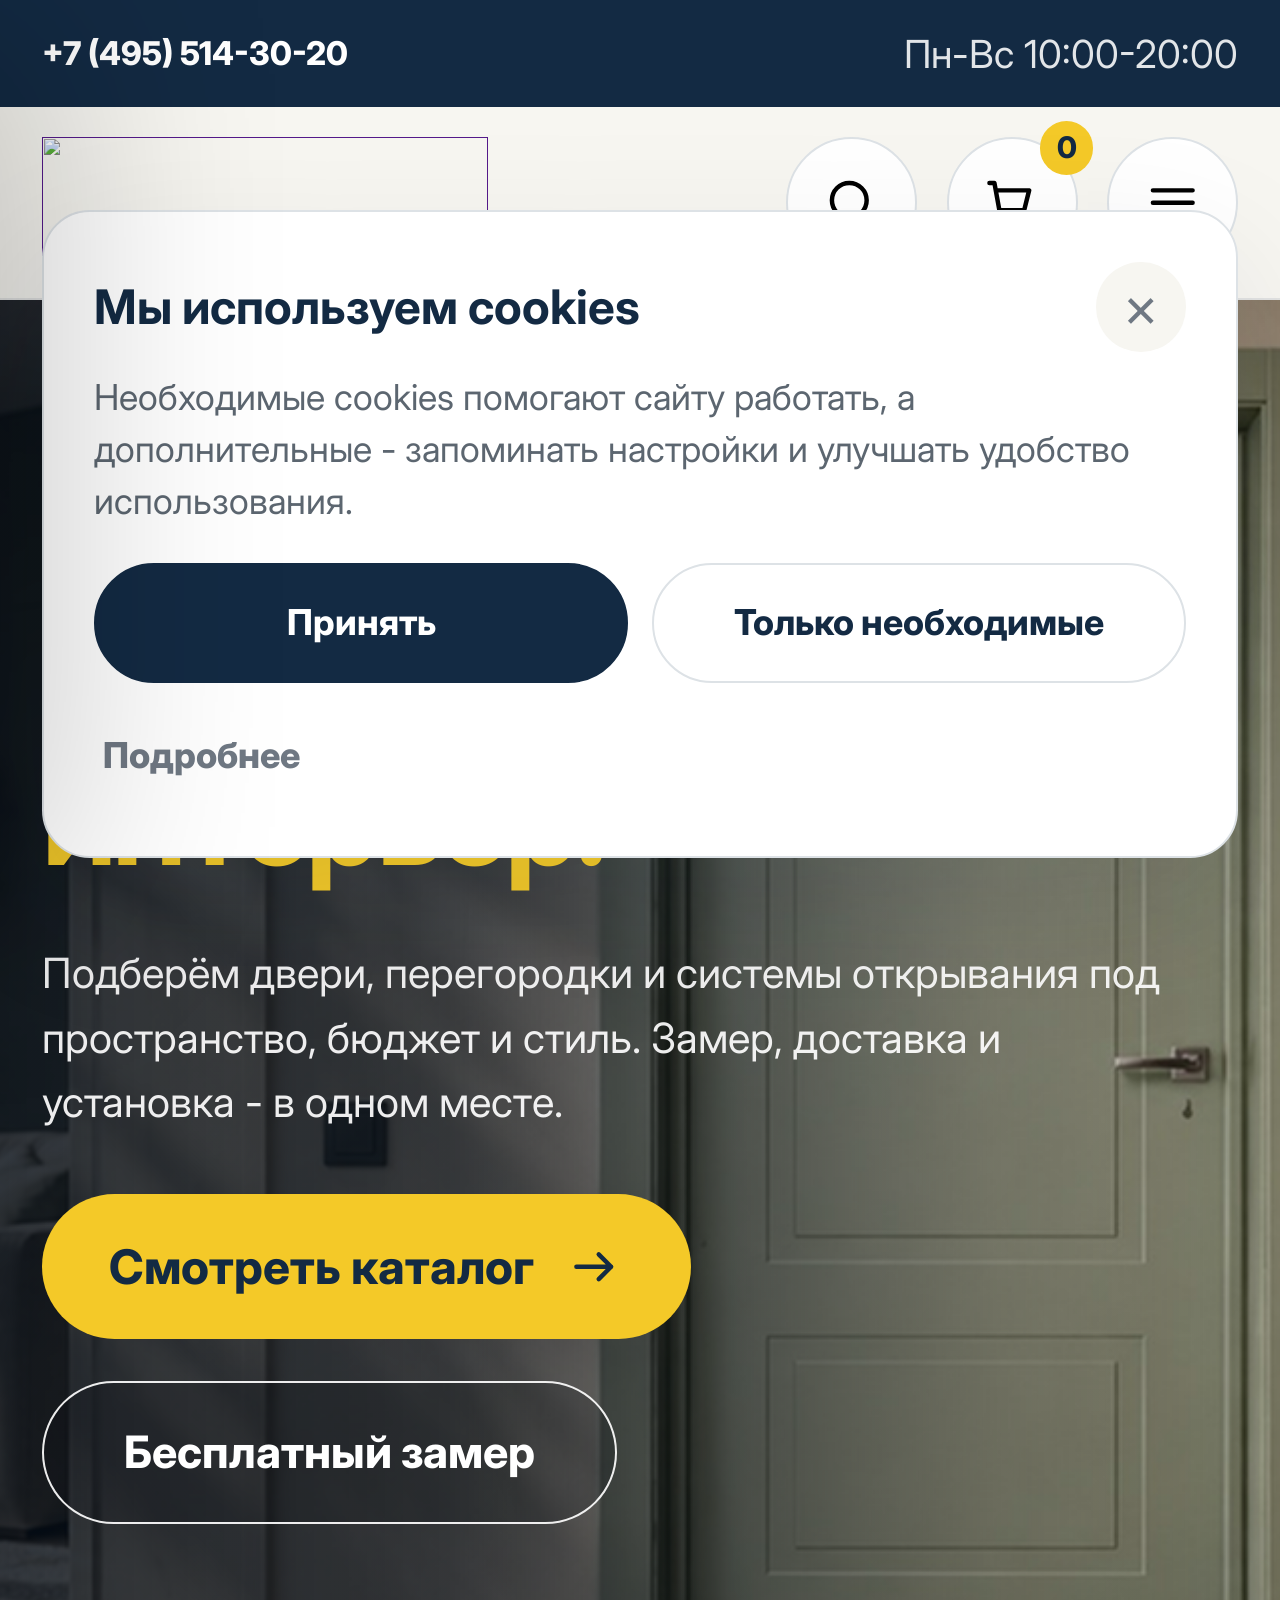
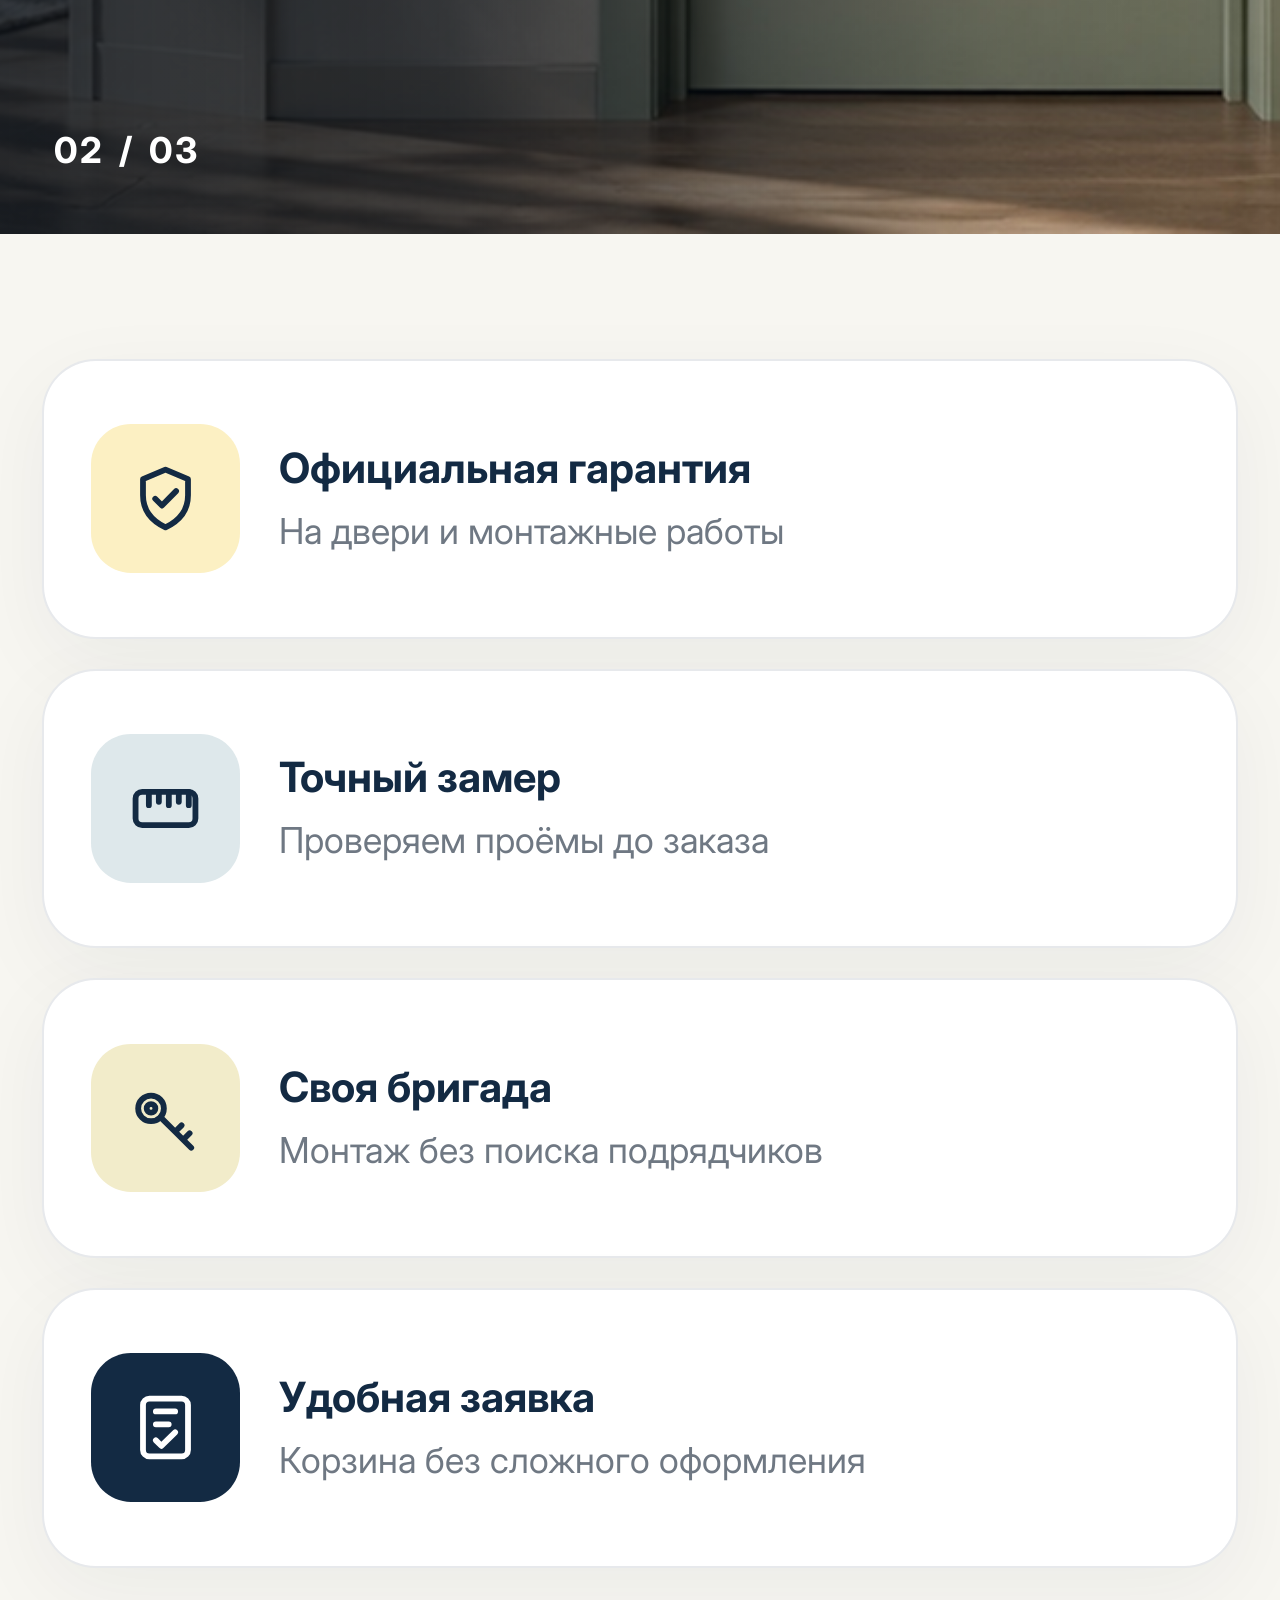
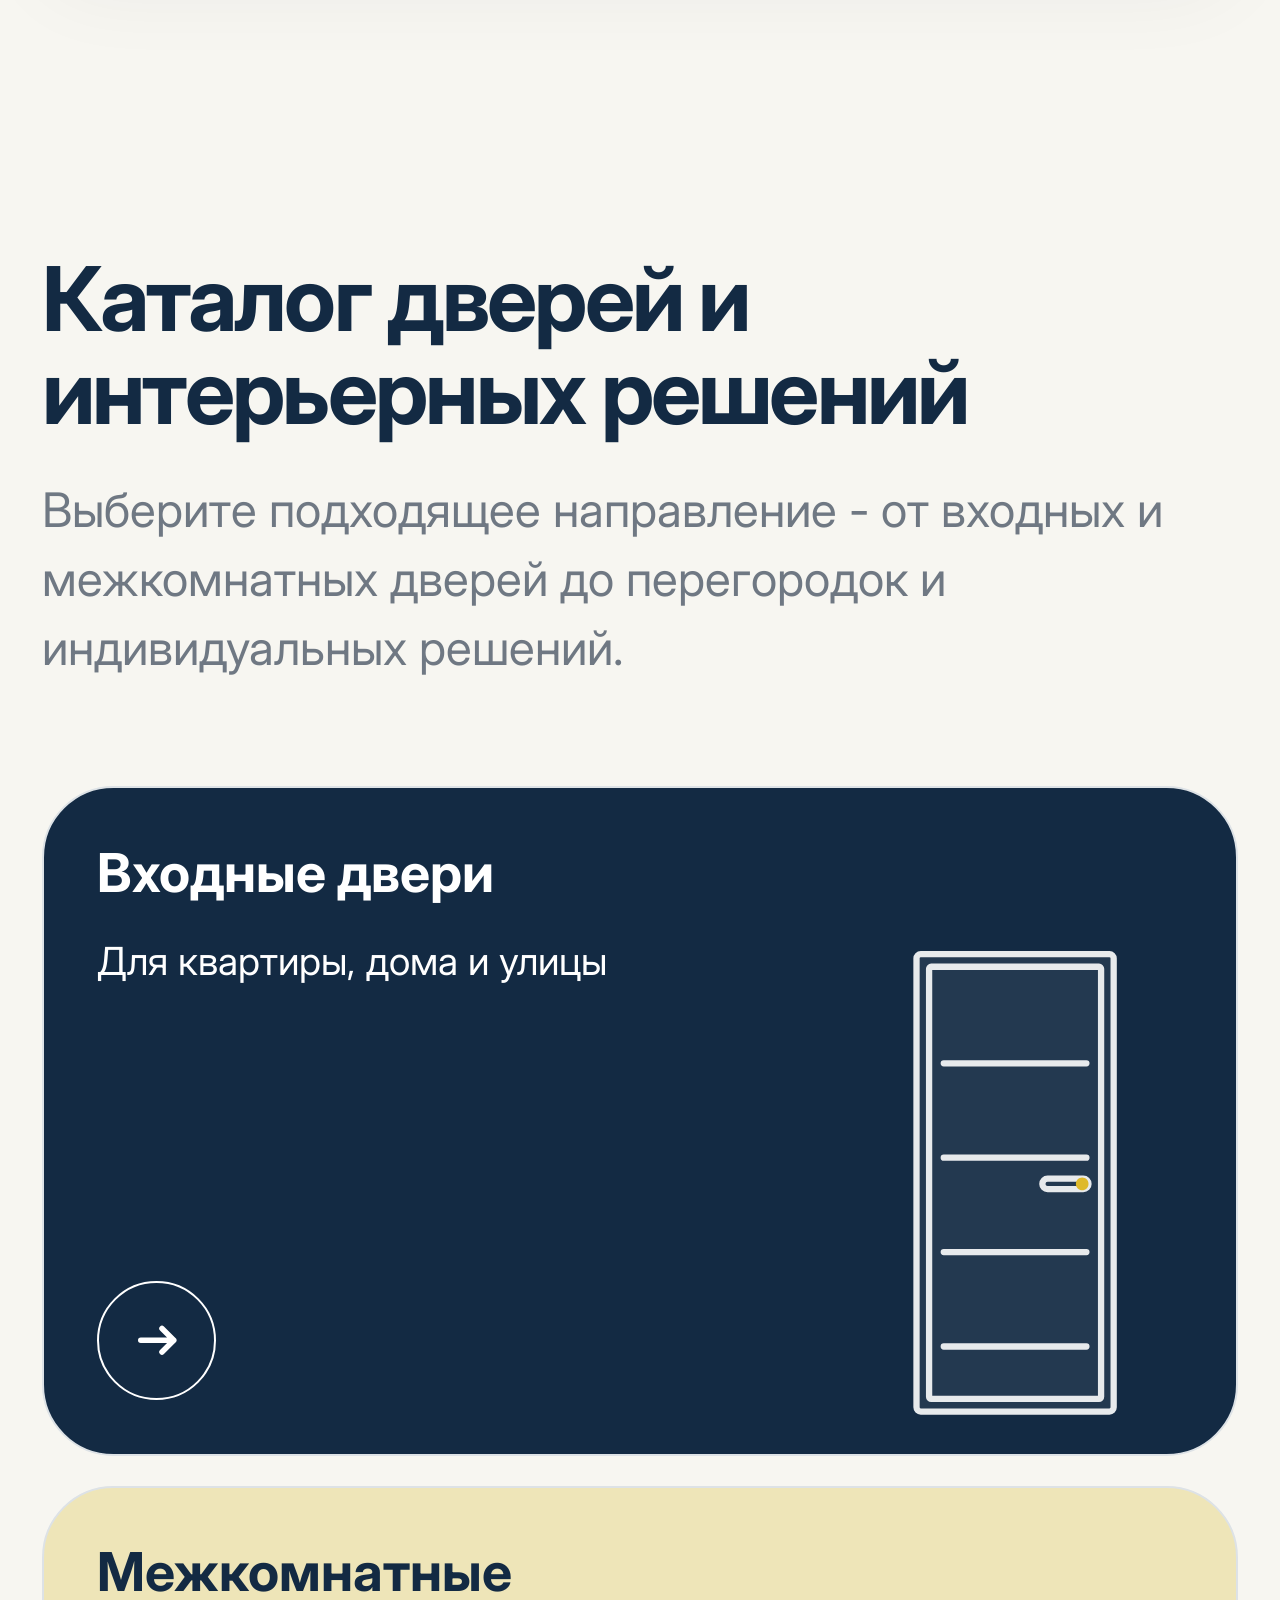
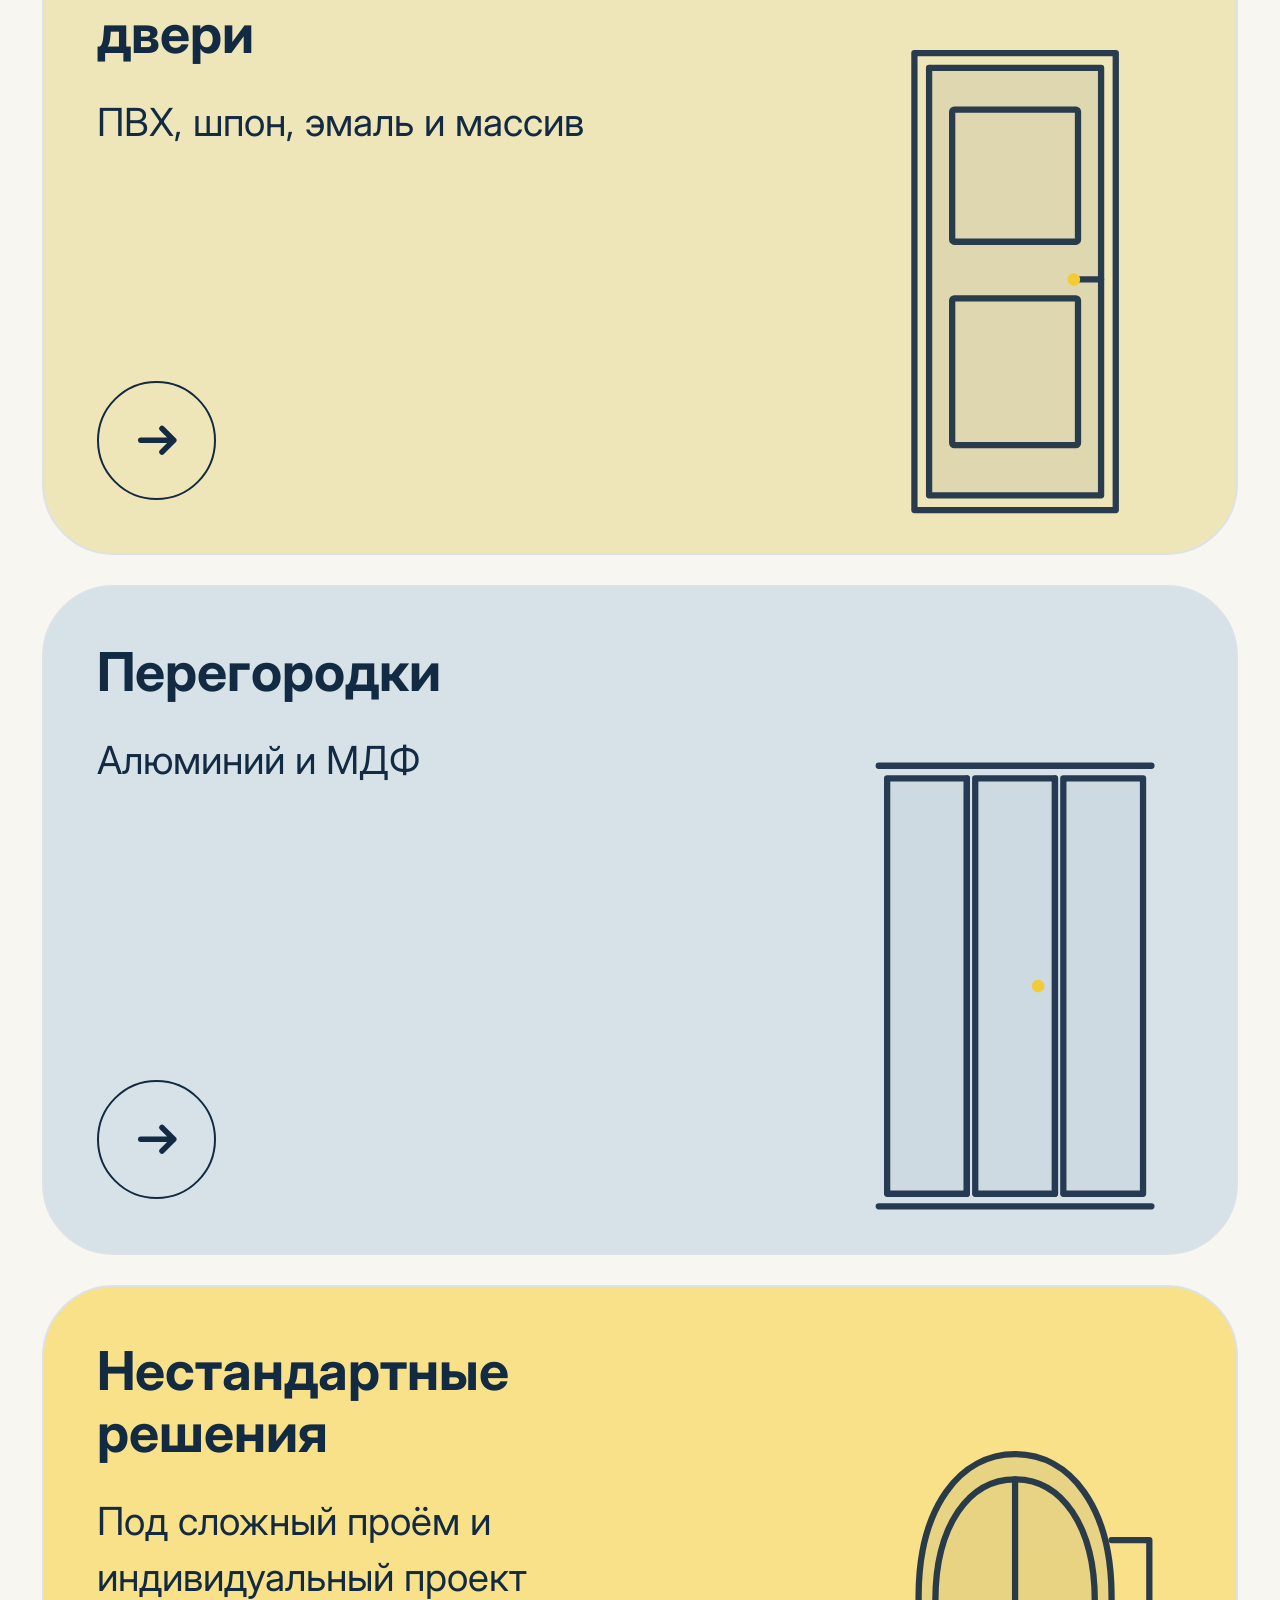
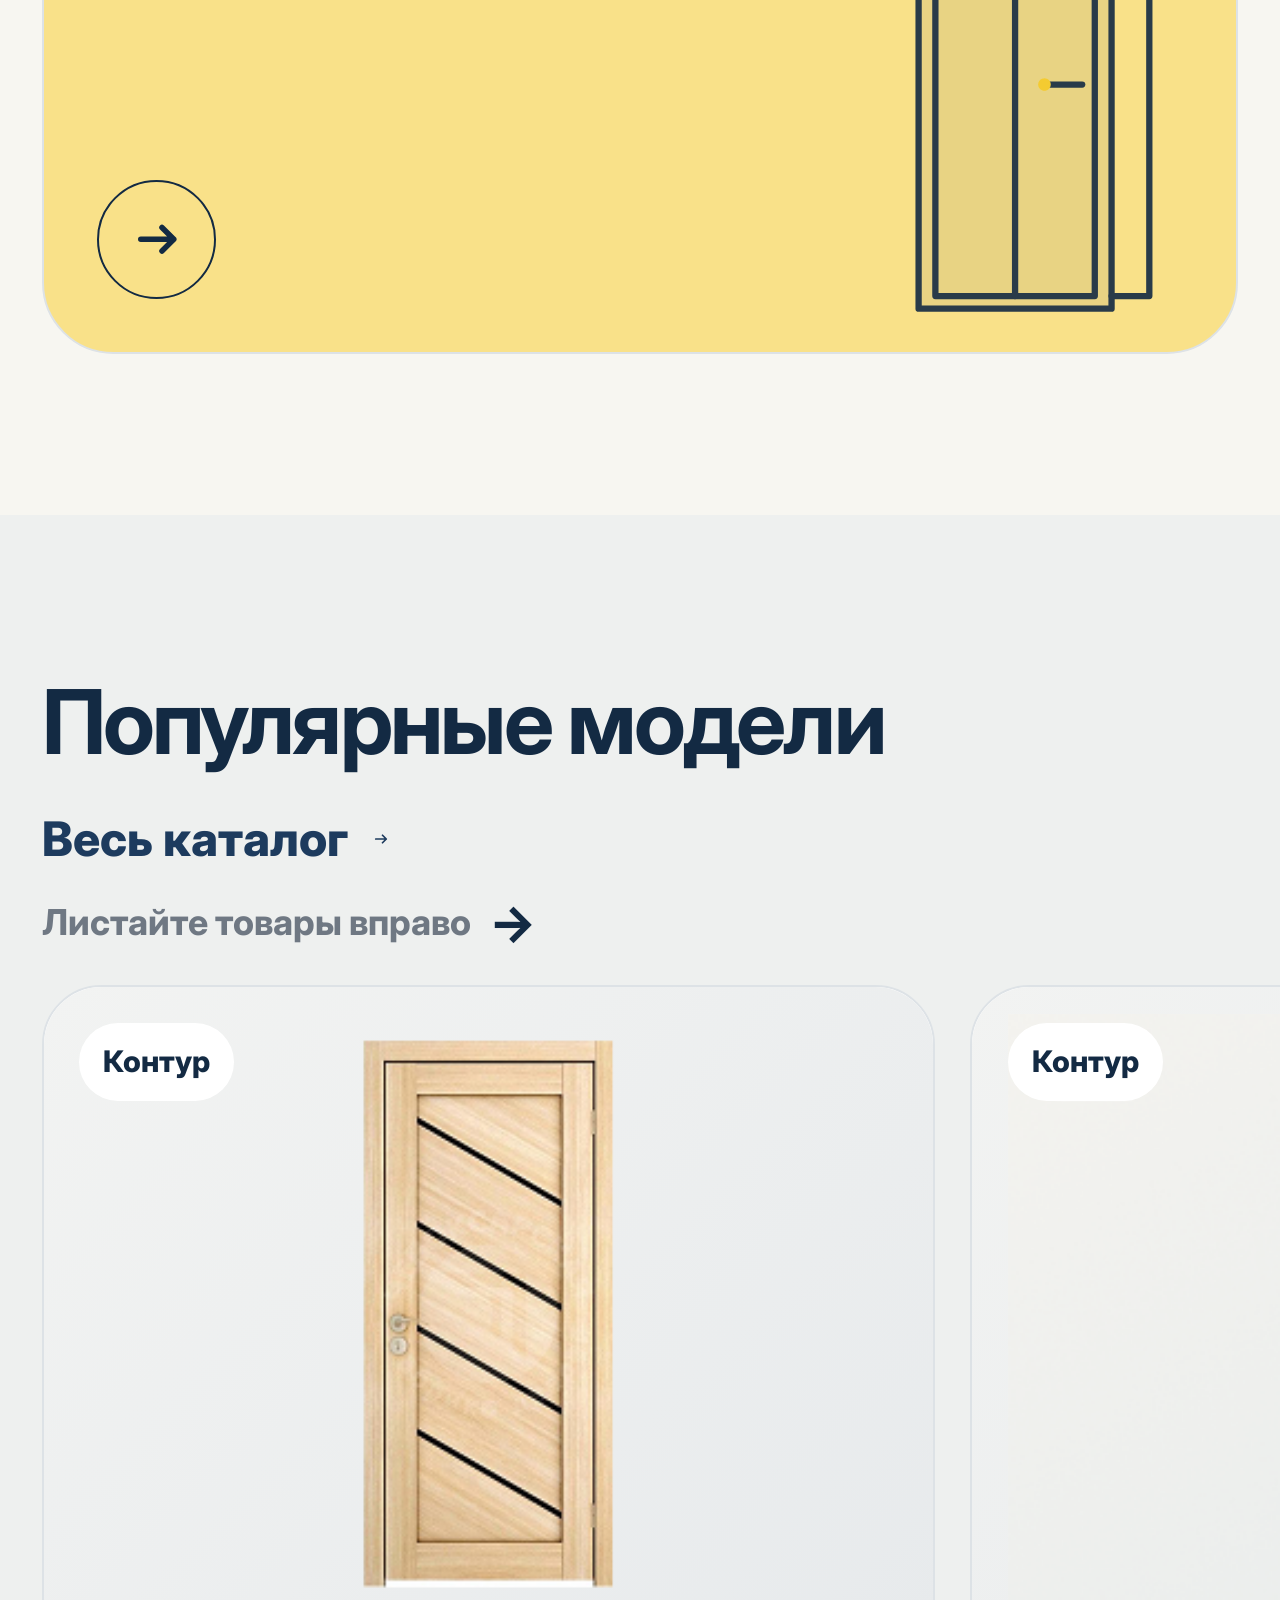
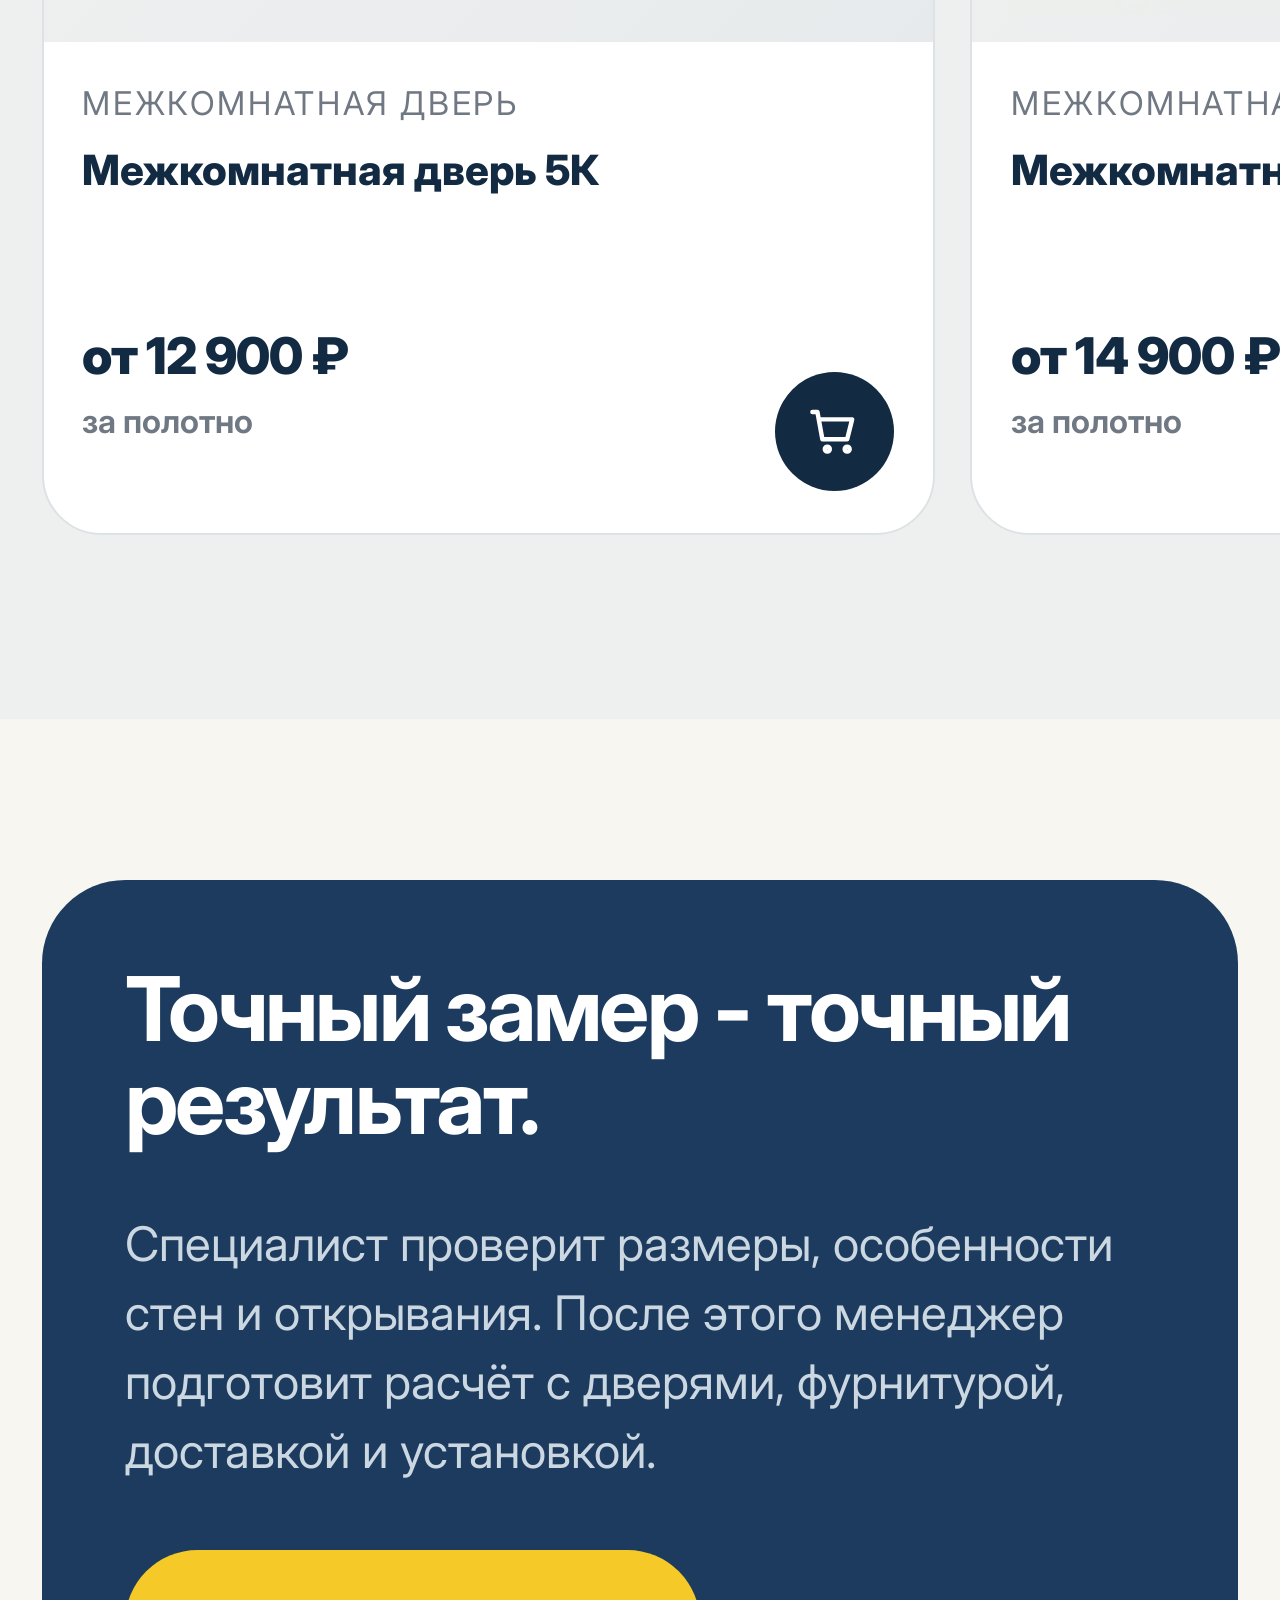
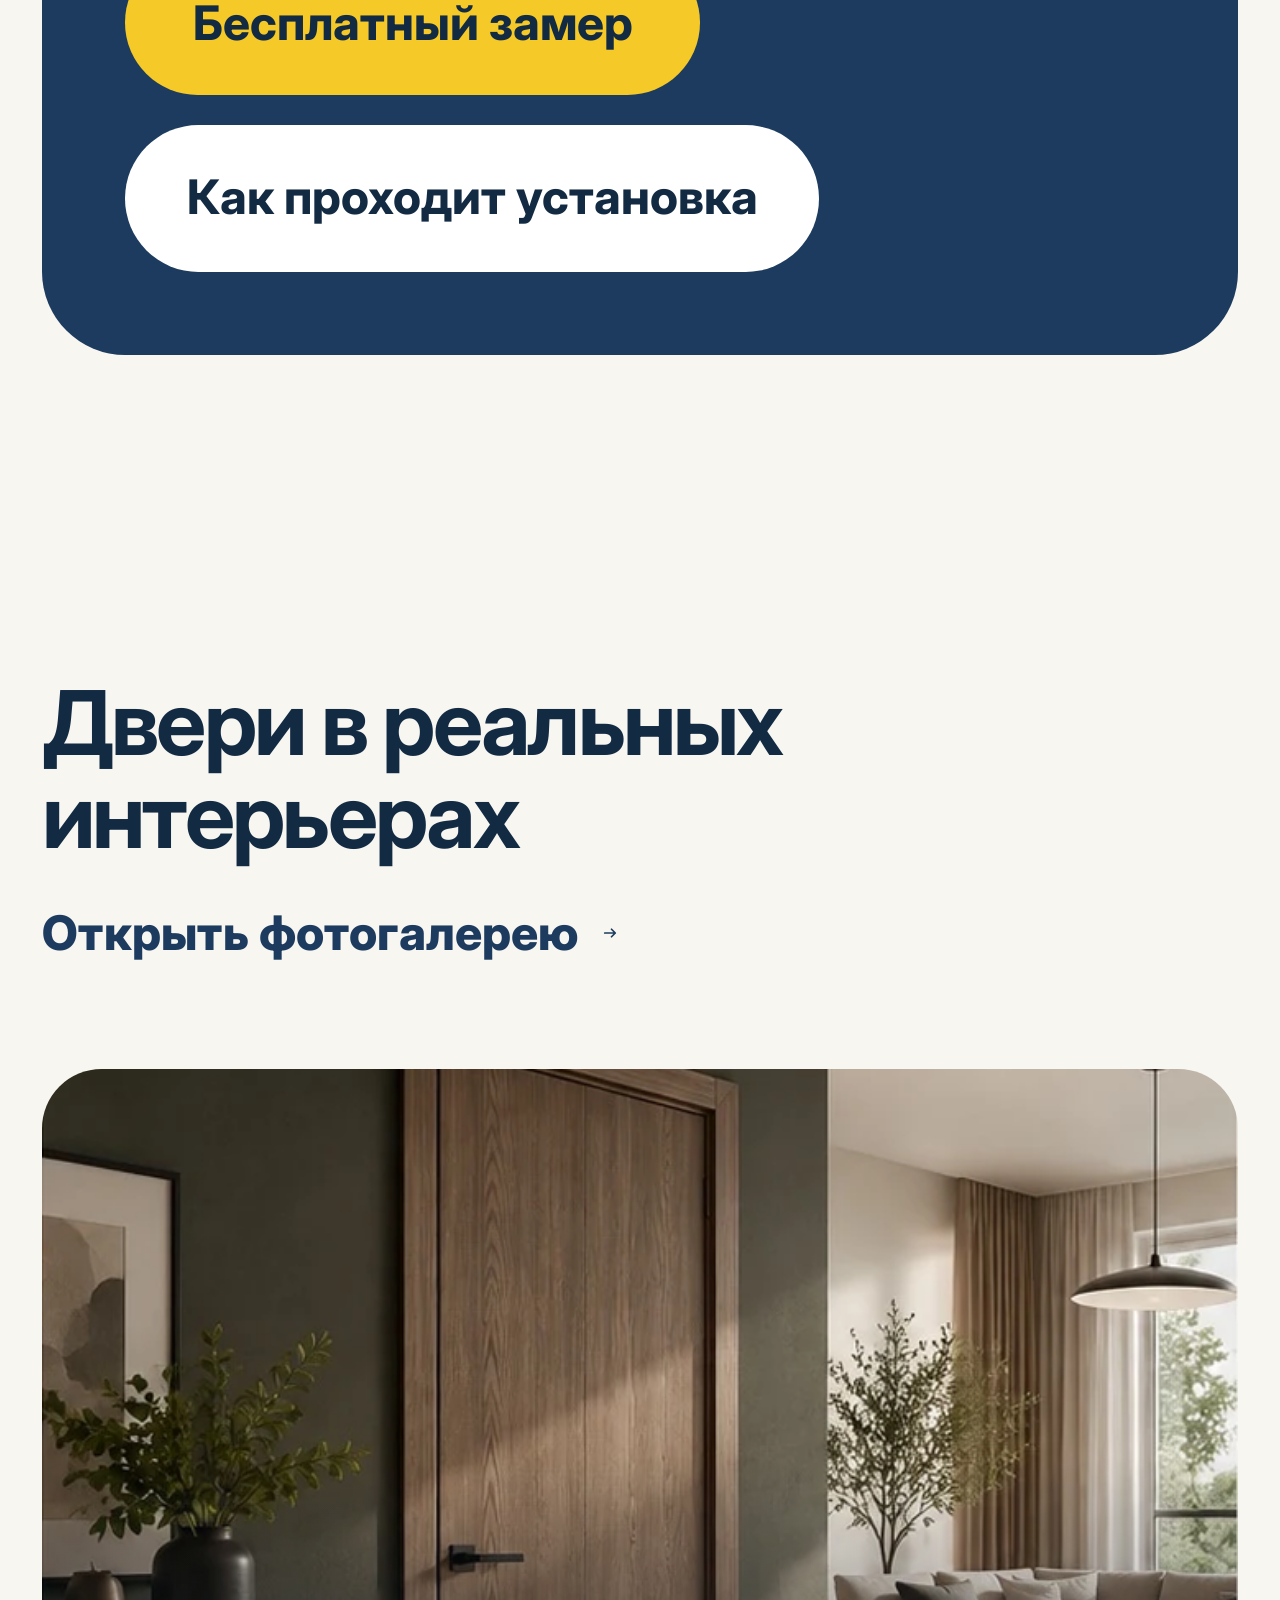
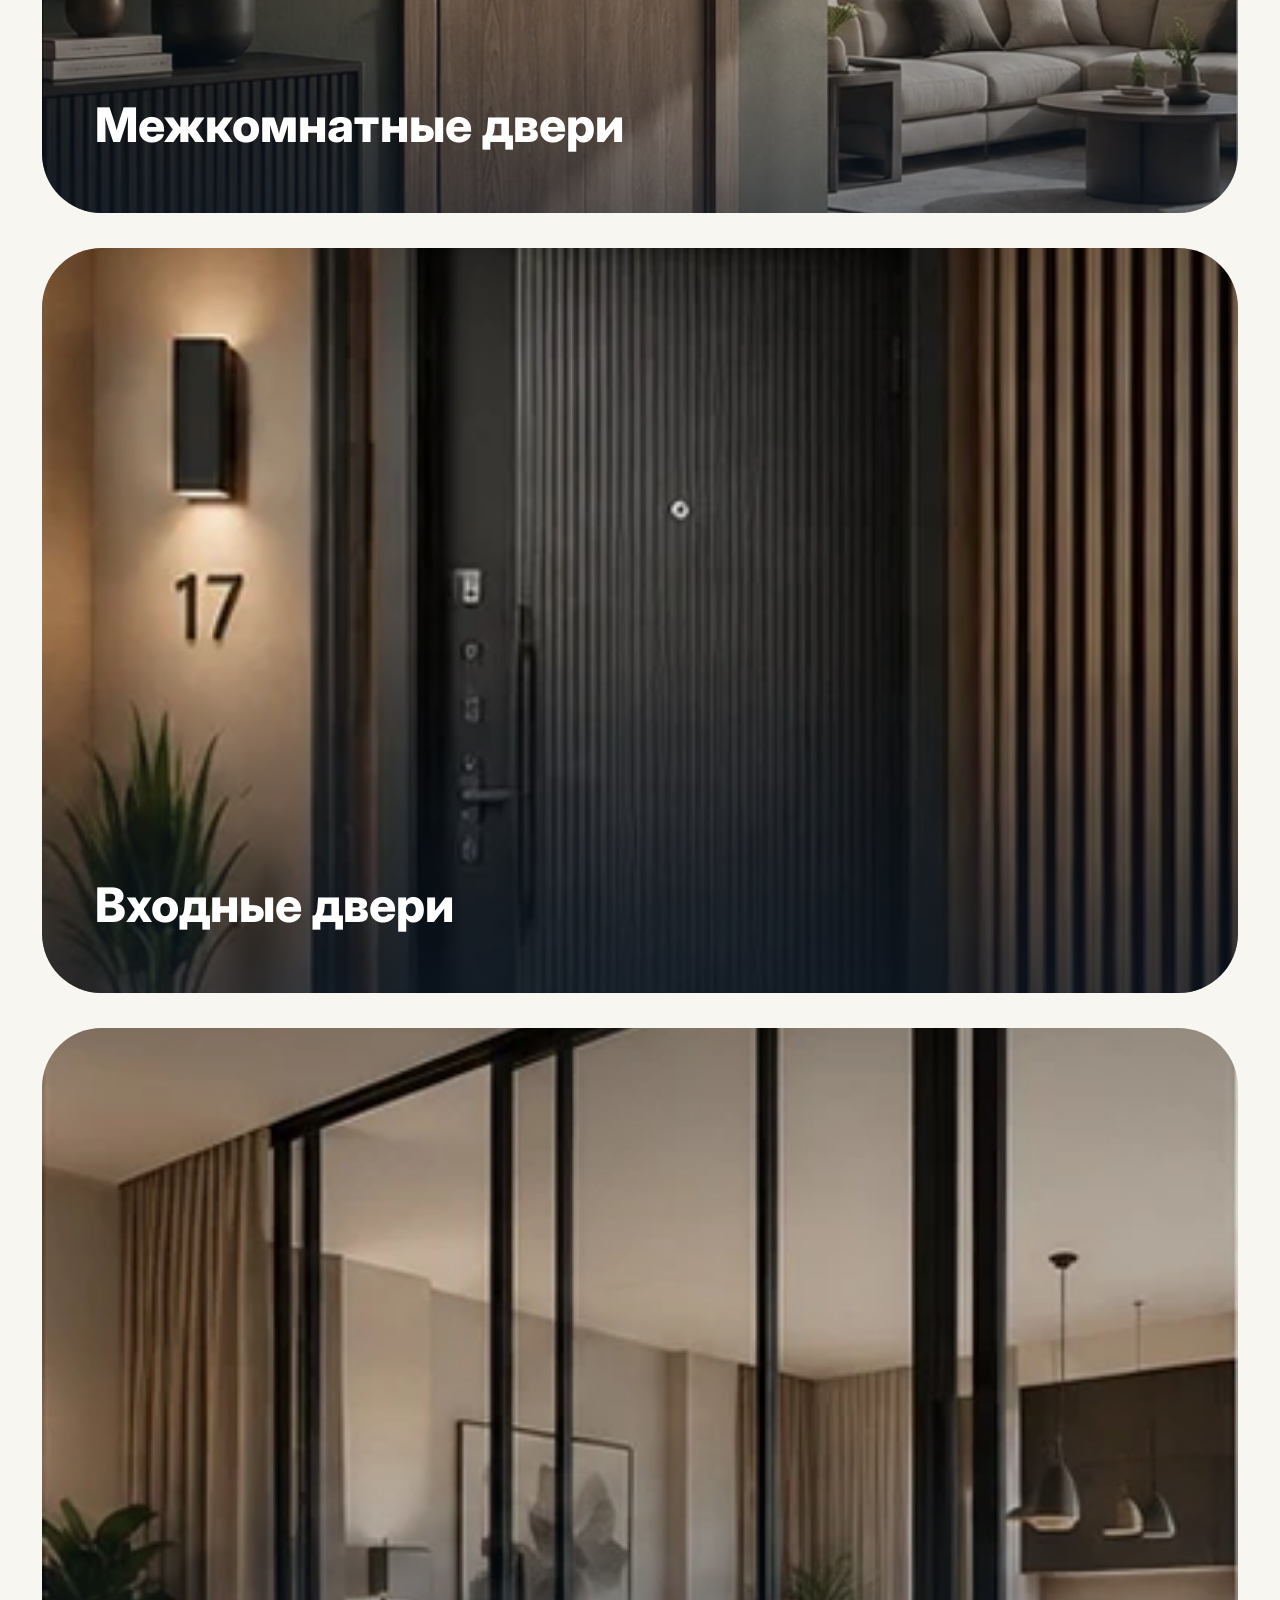
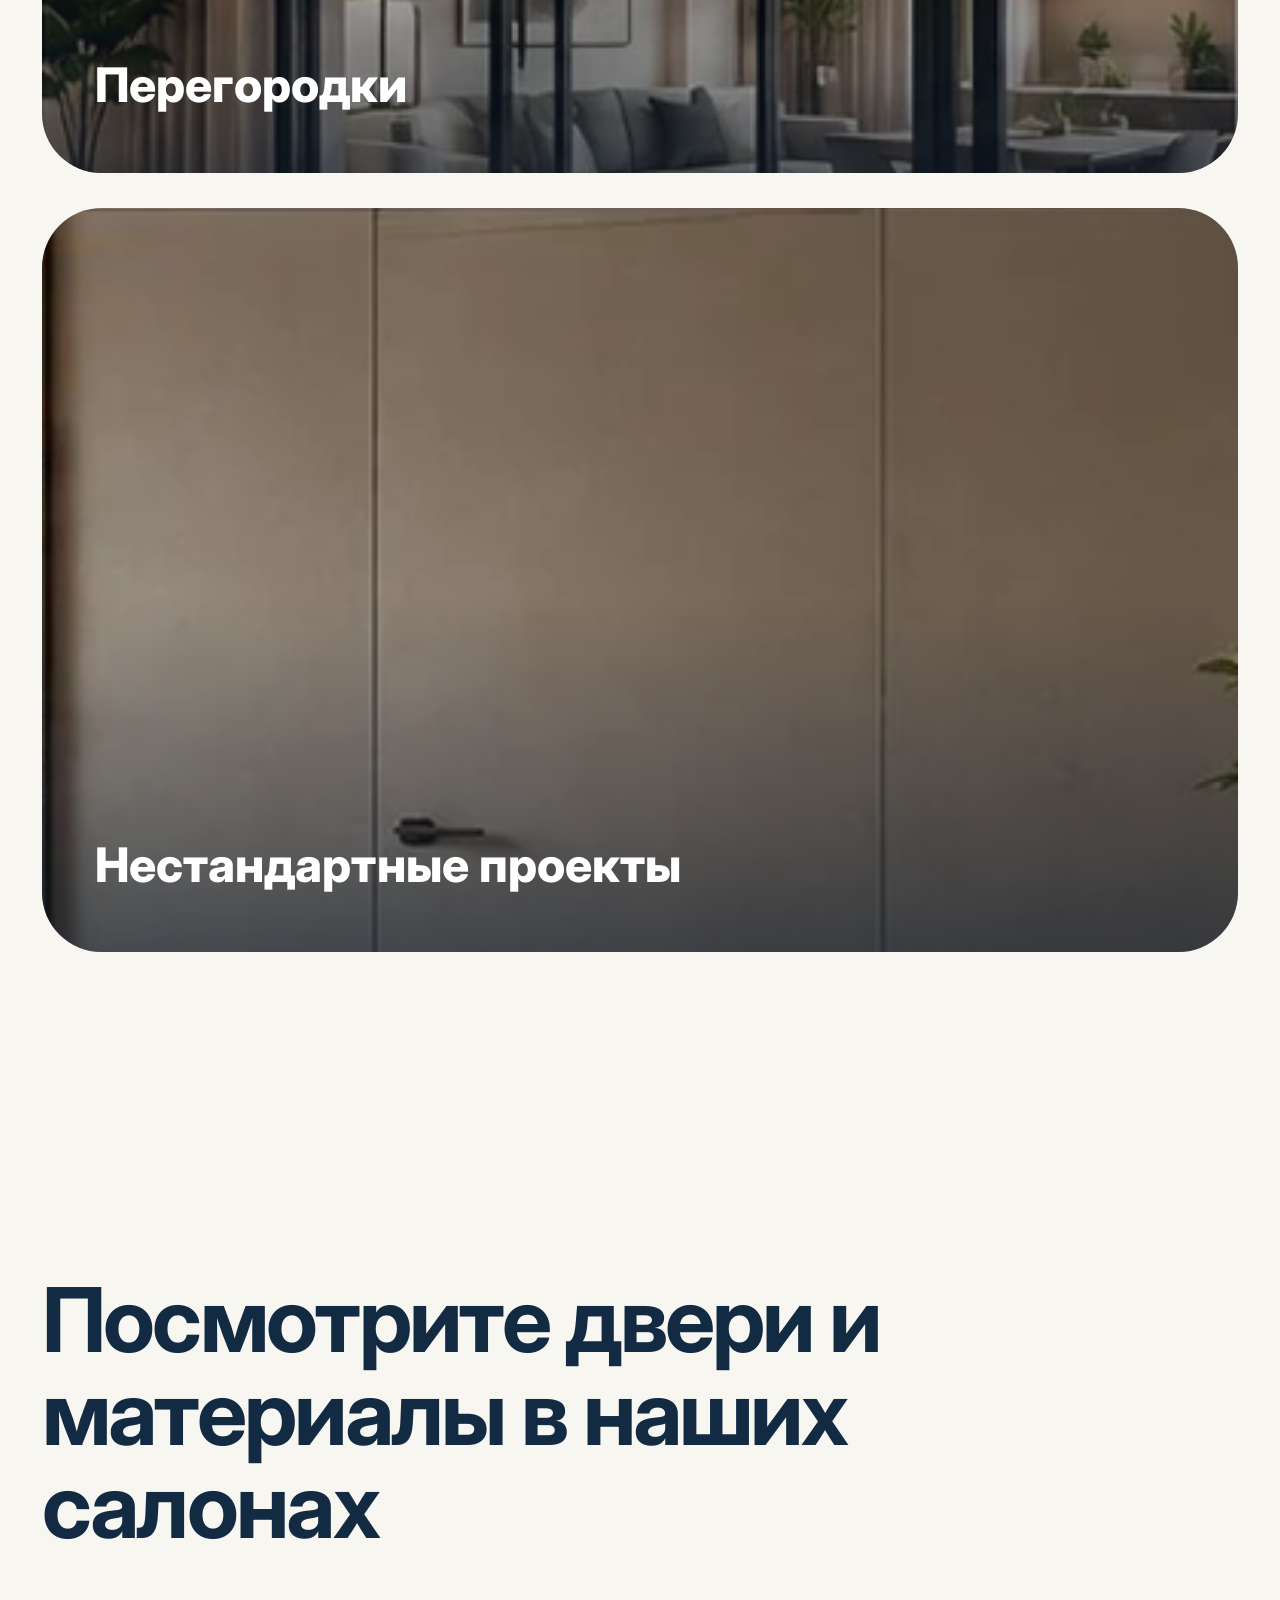
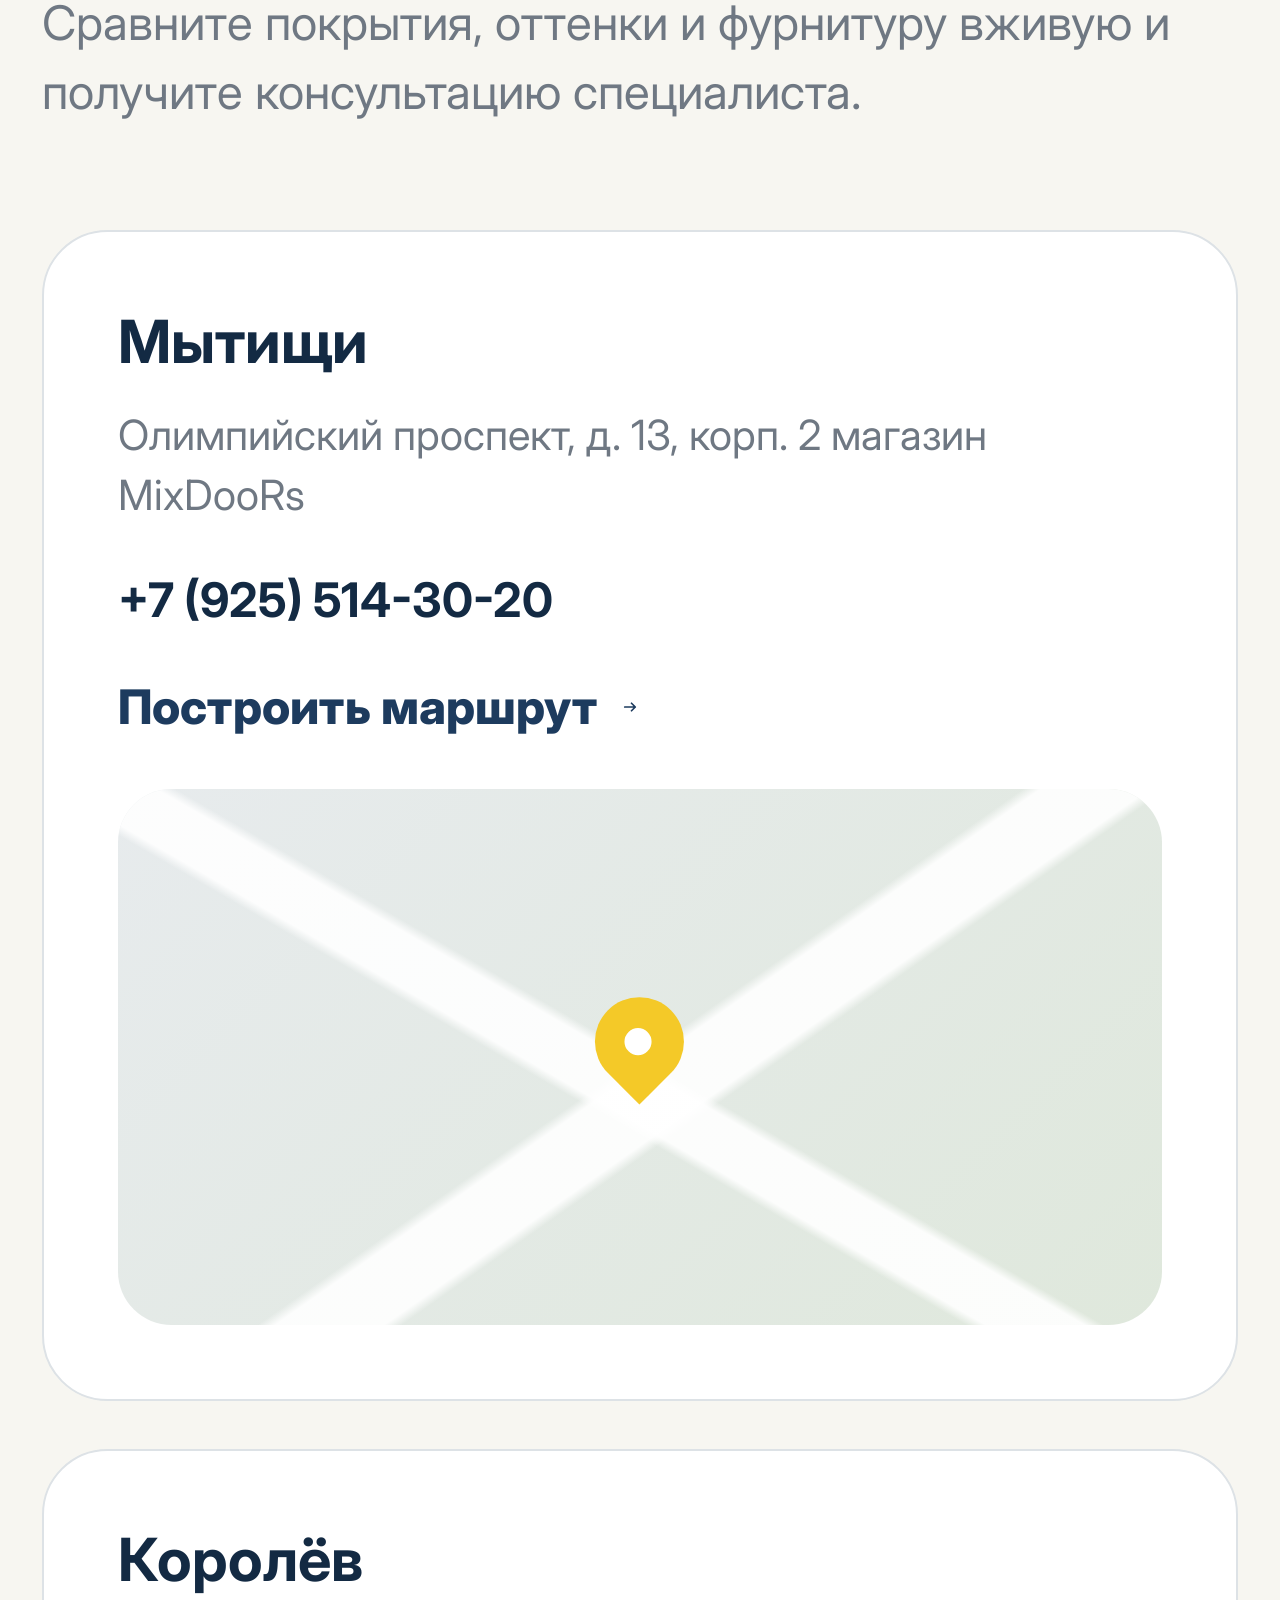
==== commit 4efe3598: "small fixes" ====
--- a/index.html
+++ b/index.html
@@ -68,7 +68,7 @@
     <div class="header-top">
       <div class="container">
         <a href="" class="logo">
-          <img src="media/icons/Logo.svg" alt="">
+          <img src="./media/icons/Logo.svg" alt="">
         </a>
         <div class="header-search">
           <input type="text" placeholder="Поиск по каталогу" readonly>
@@ -311,6 +311,7 @@
             </svg>
           </a>
         </div>
+        <p class="mobile-swipe-hint">Листайте товары вправо <span>→</span></p>
         <div class="swiper popular-slider">
           <div class="swiper-wrapper wrapper">
           <div class="swiper-slide">
@@ -358,11 +359,11 @@
             <div class="catalog-item-btm">
               <div class="catalog-item-btm-top">
                 <p class="type">Межкомнатная дверь</p>
-                <p class="name">Межкомнатная дверь 5К</p>
+                <p class="name">Межкомнатная дверь 54К</p>
               </div>
               <div class="catalog-item-btm-btm">
                 <div class="texts">
-                  <div class="price">от 12 900 ₽</div>
+                  <div class="price">от 14 900 ₽</div>
                   <p class="count">за полотно</p>
                 </div>
                 <div class="cart-btn">
@@ -384,19 +385,16 @@
           <div class="swiper-slide">
             <div class="catalog-item">
             <div class="catalog-item-top">
-              <div class="tabs">
-                <div class="tab">Контур</div>
-              </div>
               <img src="./media/imgs/catalog/1.png" alt="">
             </div>
             <div class="catalog-item-btm">
               <div class="catalog-item-btm-top">
                 <p class="type">Межкомнатная дверь</p>
-                <p class="name">Межкомнатная дверь 5К</p>
+                <p class="name">DiDoors Neo</p>
               </div>
               <div class="catalog-item-btm-btm">
                 <div class="texts">
-                  <div class="price">от 12 900 ₽</div>
+                  <div class="price">от 18 700 ₽</div>
                   <p class="count">за полотно</p>
                 </div>
                 <div class="cart-btn">
@@ -419,18 +417,18 @@
             <div class="catalog-item">
             <div class="catalog-item-top">
               <div class="tabs">
-                <div class="tab">Контур</div>
+                <div class="tab">Выбор</div>
               </div>
               <img src="./media/imgs/catalog/2.png" alt="">
             </div>
             <div class="catalog-item-btm">
               <div class="catalog-item-btm-top">
-                <p class="type">Межкомнатная дверь</p>
-                <p class="name">Межкомнатная дверь 5К</p>
+                <p class="type">Скрытая дверь</p>
+                <p class="name">Сфера Invisible</p>
               </div>
               <div class="catalog-item-btm-btm">
                 <div class="texts">
-                  <div class="price">от 12 900 ₽</div>
+                  <div class="price">от 32 900 ₽</div>
                   <p class="count">за полотно</p>
                 </div>
                 <div class="cart-btn">
@@ -469,7 +467,7 @@
     <section class="gallery">
       <div class="container">
         <div class="heading-block">
-          <h2 class="section-heading">Популярные модели</h2>
+          <h2 class="section-heading">Двери в реальных интерьерах</h2>
           <a href="" class="link">
             Открыть фотогалерею
             <svg width="18" height="18" viewBox="0 0 18 18" fill="none" xmlns="http://www.w3.org/2000/svg">
@@ -530,6 +528,7 @@
               </a>
             </div>
             <img src="./media/imgs/contacts/1.png" alt="">
+            <div class="map-mock" aria-hidden="true"><span class="map-pin"></span></div>
           </div>
           <div class="item">
             <div class="texts">
@@ -546,6 +545,7 @@
               </a>
             </div>
             <img src="./media/imgs/contacts/1.png" alt="">
+            <div class="map-mock" aria-hidden="true"><span class="map-pin"></span></div>
           </div>
         </div>
       </div>
@@ -614,6 +614,8 @@
           <a href="" class="footer-menu-item">Акции</a>
           <a href="" class="footer-menu-item">Фотогалерея</a>
         </nav>
+        <a href="" class="start start-mobile">
+          <img src="./media/icons/footer/start.svg" alt=""></a>
       </div>
       <div class="footer-item">
         <p class="heading">Компания</p>
@@ -623,7 +625,7 @@
           <a href="" class="footer-menu-item">Политика конфиденциальности</a>
           <a href="" class="footer-menu-item">Правила продажи</a>
         </nav>
-        <a href="" class="start">
+        <a href="" class="start start-desktop">
           <img src="./media/icons/footer/start.svg" alt=""></a>
       </div>
     </div>
@@ -869,6 +871,22 @@
     </div>
   </div>
 
+  <div class="zoom-modal">
+    <div class="zoom-head">
+      <p class="heading">Фото интерьера</p>
+      <div class="zoom-actions">
+        <button class="zoom-tool" type="button" data-zoom="-0.25">-</button>
+        <button class="zoom-tool" type="button" data-zoom="reset">↺</button>
+        <button class="zoom-tool" type="button" data-zoom="0.25">+</button>
+        <button class="zoom-tool close" type="button">×</button>
+      </div>
+    </div>
+    <div class="zoom-stage">
+      <img src="" alt="">
+      <p class="zoom-note">Колёсико мыши или + / - для масштаба · увеличенное изображение можно перетаскивать</p>
+    </div>
+  </div>
+
   <div class="toast"></div>
 
 
--- a/style/style.css
+++ b/style/style.css
@@ -929,6 +929,9 @@
 .popular .popular-slider {
   overflow: visible;
 }
+.popular .mobile-swipe-hint {
+  display: none;
+}
 .popular .wrapper {
   display: grid;
   grid-template-columns: repeat(4, 1fr);
@@ -1111,6 +1114,9 @@
 .contacts .item img {
   width: 150rem;
 }
+.contacts .map-mock {
+  display: none;
+}
 .contacts .heading {
   font-weight: 700;
   font-size: 20rem;
@@ -1249,6 +1255,9 @@
 }
 footer .start:hover {
   transform: translateY(-3rem) scale(1.025);
+}
+footer .start-mobile {
+  display: none;
 }
 footer .footer-btm {
   margin-top: 88rem;
@@ -4549,10 +4558,10 @@
     display: none;
   }
   .plusses {
-    padding: 20rem 0 8rem;
+    padding: 42rem 0;
   }
   .plusses .container {
-    grid-template-columns: 1fr 1fr;
+    grid-template-columns: 1fr;
     gap: 10rem;
   }
   .plusses .item {
@@ -4586,7 +4595,7 @@
     font-size: 30rem;
   }
   .main-catalog .wrapper {
-    grid-template-columns: 1fr 1fr;
+    grid-template-columns: 1fr;
     gap: 10rem;
   }
   .main-catalog .item {
@@ -4597,7 +4606,10 @@
   }
   .main-catalog .item .heading {
     font-size: 18rem;
-    max-width: none;
+    max-width: 190rem;
+  }
+  .main-catalog .item .text {
+    max-width: 190rem;
   }
   .main-catalog .item .texts,
   .main-catalog .item .go-button {
@@ -4605,38 +4617,108 @@
     z-index: 1;
   }
   .main-catalog .item .bg {
-    width: 96rem;
-    height: 110rem;
+    width: 48%;
+    height: 82%;
     object-fit: contain;
     object-position: right bottom;
-    right: 6rem;
-    bottom: 10rem;
+    right: 8rem;
+    bottom: 0;
+  }
+  .popular .heading-block {
+    margin-bottom: 8rem;
+  }
+  .popular .mobile-swipe-hint {
+    display: flex;
+    align-items: center;
+    gap: 6rem;
+    margin: 0 0 12rem;
+    color: #6f7883;
+    font-weight: 750;
+    font-size: 12rem;
+    line-height: 145%;
+  }
+  .popular .mobile-swipe-hint span {
+    font-size: 17rem;
+    color: #132a43;
   }
   .popular .popular-slider {
     overflow: hidden;
     margin-right: -14rem;
+    padding: 0 44rem 8rem 0;
   }
   .popular .wrapper {
     gap: 0;
   }
   .popular .swiper-slide {
-    width: min(80vw, 310rem);
+    width: min(82vw, 300rem);
+    height: auto;
+  }
+  .popular .catalog-item {
+    display: flex;
+    flex-direction: column;
+    height: 100%;
+  }
+  .popular .catalog-item .catalog-item-top {
+    display: flex;
+    align-items: center;
+    justify-content: center;
+    flex: 0 0 220rem;
+    height: 220rem;
+    overflow: hidden;
   }
   .popular .catalog-item .catalog-item-top img {
-    height: 220rem;
+    width: 100%;
+    height: 100%;
     object-fit: contain;
+    padding: 8rem 12rem;
   }
   .popular .catalog-item .catalog-item-btm {
+    display: flex;
+    flex-direction: column;
+    flex: 1;
+    min-height: 154rem;
     padding: 13rem;
   }
   .popular .catalog-item .catalog-item-btm-top {
-    margin-bottom: 16rem;
+    margin-bottom: 0;
+  }
+  .popular .catalog-item .type {
+    min-height: 16rem;
+    margin-bottom: 0;
+    line-height: 16rem;
   }
   .popular .catalog-item .name {
+    display: flex;
+    align-items: flex-start;
+    min-height: 44rem;
+    margin: 5rem 0 8rem;
     font-size: 14rem;
+    line-height: 130%;
+  }
+  .popular .catalog-item .catalog-item-btm-btm {
+    align-items: flex-end;
+    min-height: 66rem;
+    margin-top: auto;
+  }
+  .popular .catalog-item .texts {
+    display: grid;
+    grid-template-rows: 27rem 17rem 16rem;
+    align-content: end;
+    min-height: 60rem;
   }
   .popular .catalog-item .price {
     font-size: 17rem;
+    line-height: 27rem;
+  }
+  .popular .catalog-item .count {
+    height: 17rem;
+    margin: 0;
+    line-height: 17rem;
+  }
+  .popular .catalog-item .cart-btn {
+    flex: 0 0 40rem;
+    margin-bottom: 1rem;
+    border-radius: 50%;
   }
   .sta {
     padding: 54rem 0;
@@ -4652,8 +4734,14 @@
     max-width: none;
   }
   .sta .sta-r {
+    flex-direction: column;
+    align-items: flex-start;
     justify-content: flex-start;
-    flex-wrap: wrap;
+    gap: 10rem;
+  }
+  .sta .yellow-btn,
+  .sta .white-btn {
+    width: fit-content;
   }
   .gallery .wrapper {
     grid-template-columns: 1fr;
@@ -4675,10 +4763,44 @@
     gap: 16rem;
   }
   .contacts .item img {
+    display: none;
+  }
+  .contacts .item .map-mock {
+    display: block;
+    position: relative;
     width: 100%;
     height: 180rem;
-    object-fit: cover;
+    min-height: 180rem;
     border-radius: 18rem;
+    overflow: hidden;
+    background: linear-gradient(135deg, #e7ebed, #dfe8dc);
+  }
+  .contacts .item .map-mock:before {
+    content: "";
+    position: absolute;
+    inset: 0;
+    background: linear-gradient(30deg, transparent 43%, rgba(255, 255, 255, 0.9) 44% 49%, transparent 50%), linear-gradient(-35deg, transparent 42%, rgba(255, 255, 255, 0.9) 43% 49%, transparent 50%);
+  }
+  .contacts .item .map-pin {
+    position: absolute;
+    width: 30rem;
+    height: 30rem;
+    background: #f4c928;
+    border-radius: 50% 50% 50% 0;
+    transform: rotate(-45deg);
+    left: 50%;
+    top: 50%;
+    margin: -20rem 0 0 -15rem;
+  }
+  .contacts .item .map-pin:after {
+    content: "";
+    position: absolute;
+    width: 9rem;
+    height: 9rem;
+    background: #fff;
+    border-radius: 50%;
+    left: 10rem;
+    top: 10rem;
   }
   .contacts .sub-heading {
     max-width: none;
@@ -4692,6 +4814,7 @@
   footer .footer-item,
   footer .footer-item.first {
     max-width: none;
+    min-width: 0;
   }
   footer .footer-item.first {
     grid-column: 1/-1;
@@ -4707,6 +4830,12 @@
     width: 100%;
     justify-content: center;
     margin-top: 14rem;
+  }
+  footer .start-desktop {
+    display: none;
+  }
+  footer .start-mobile {
+    display: block;
   }
   footer .footer-btm {
     margin-top: 0;
@@ -5514,6 +5643,8 @@
   }
   .cart .qty {
     grid-column: 2/-1;
+    width: max-content;
+    justify-self: start;
   }
   .cart .param {
     grid-template-columns: 1fr;
